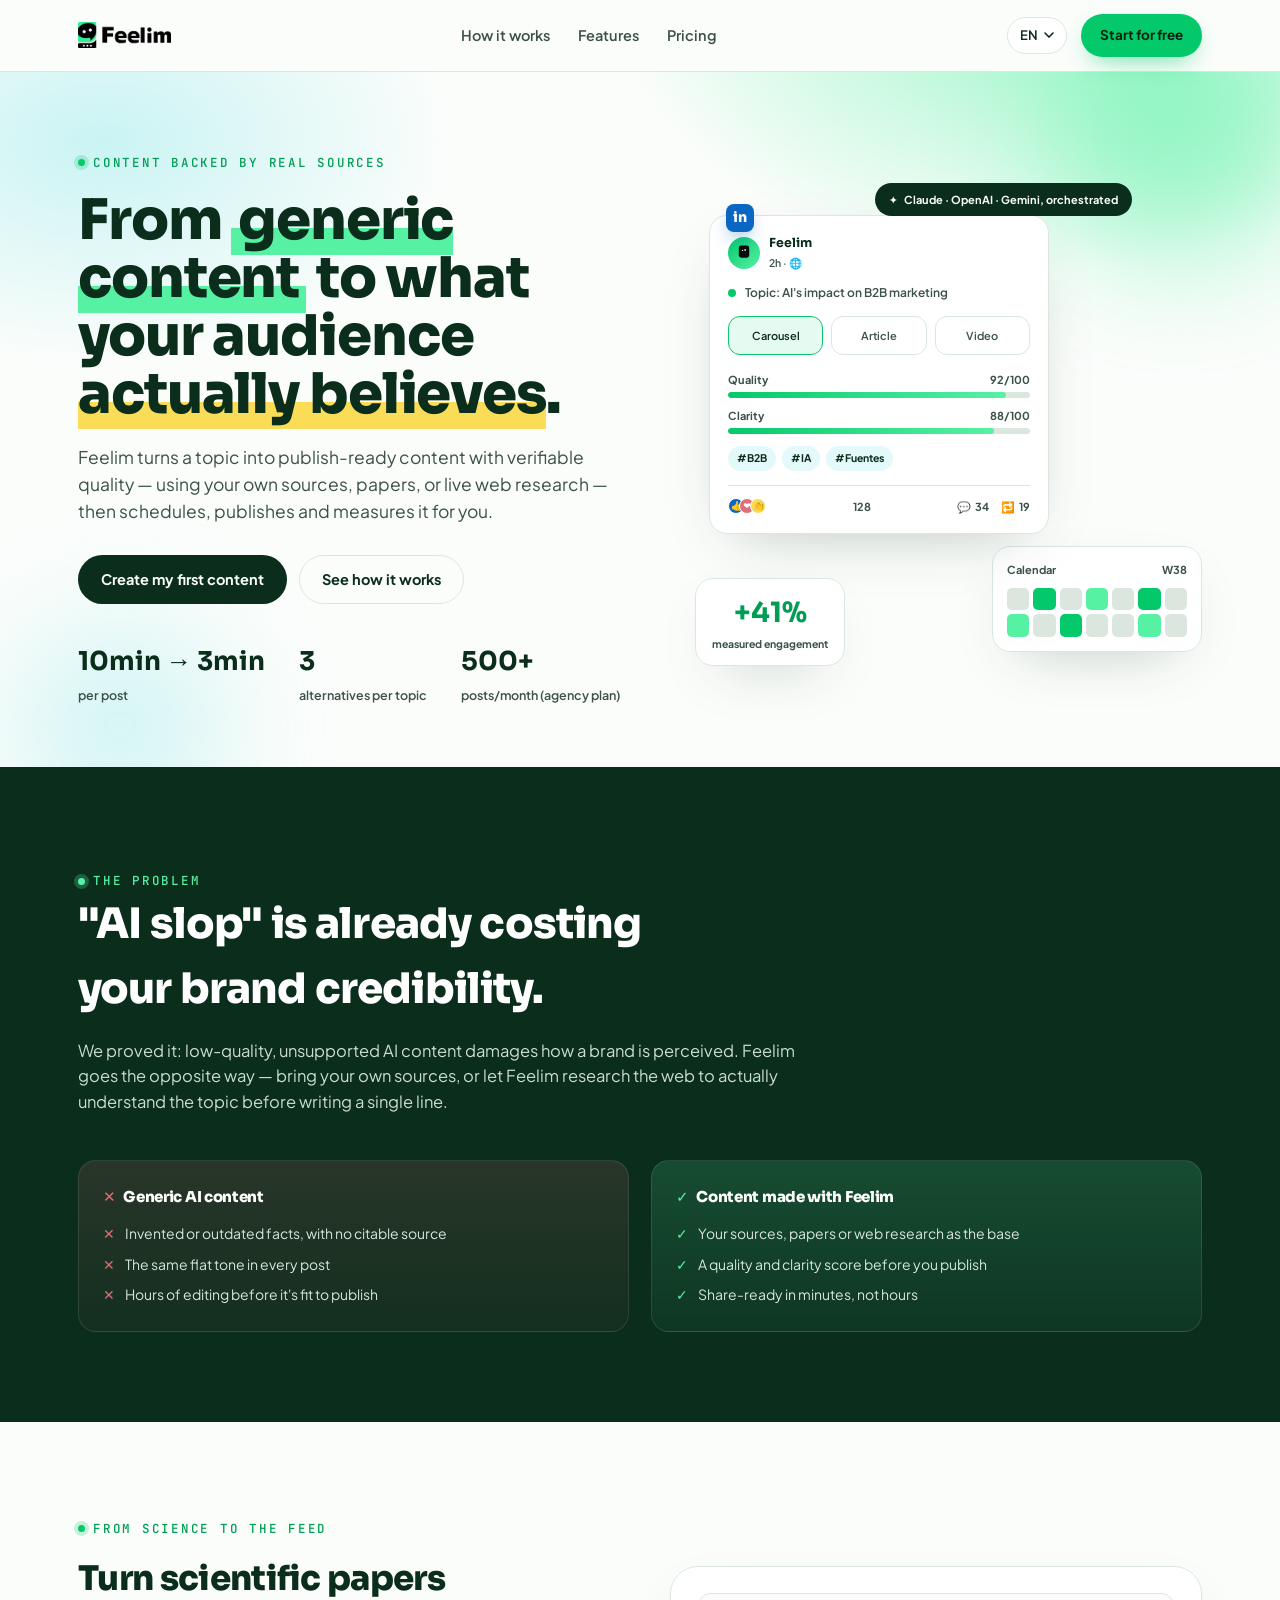
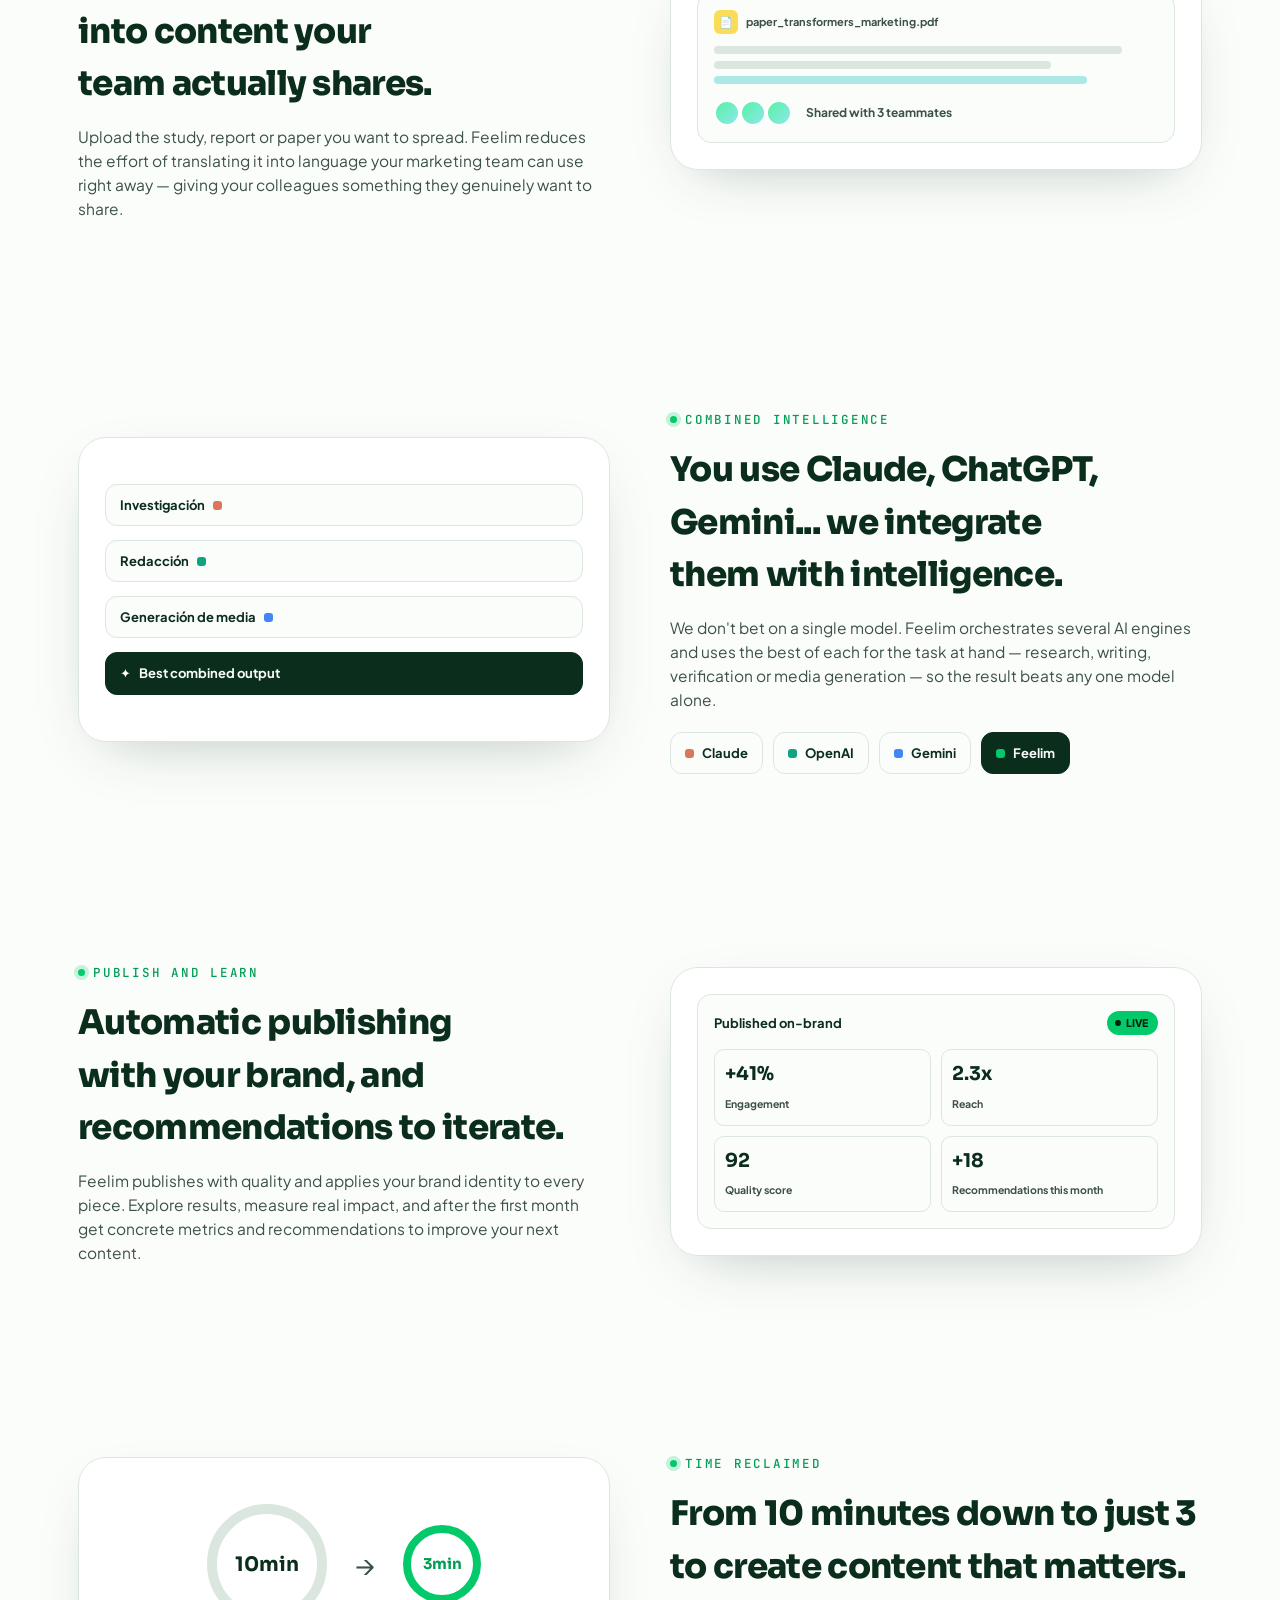
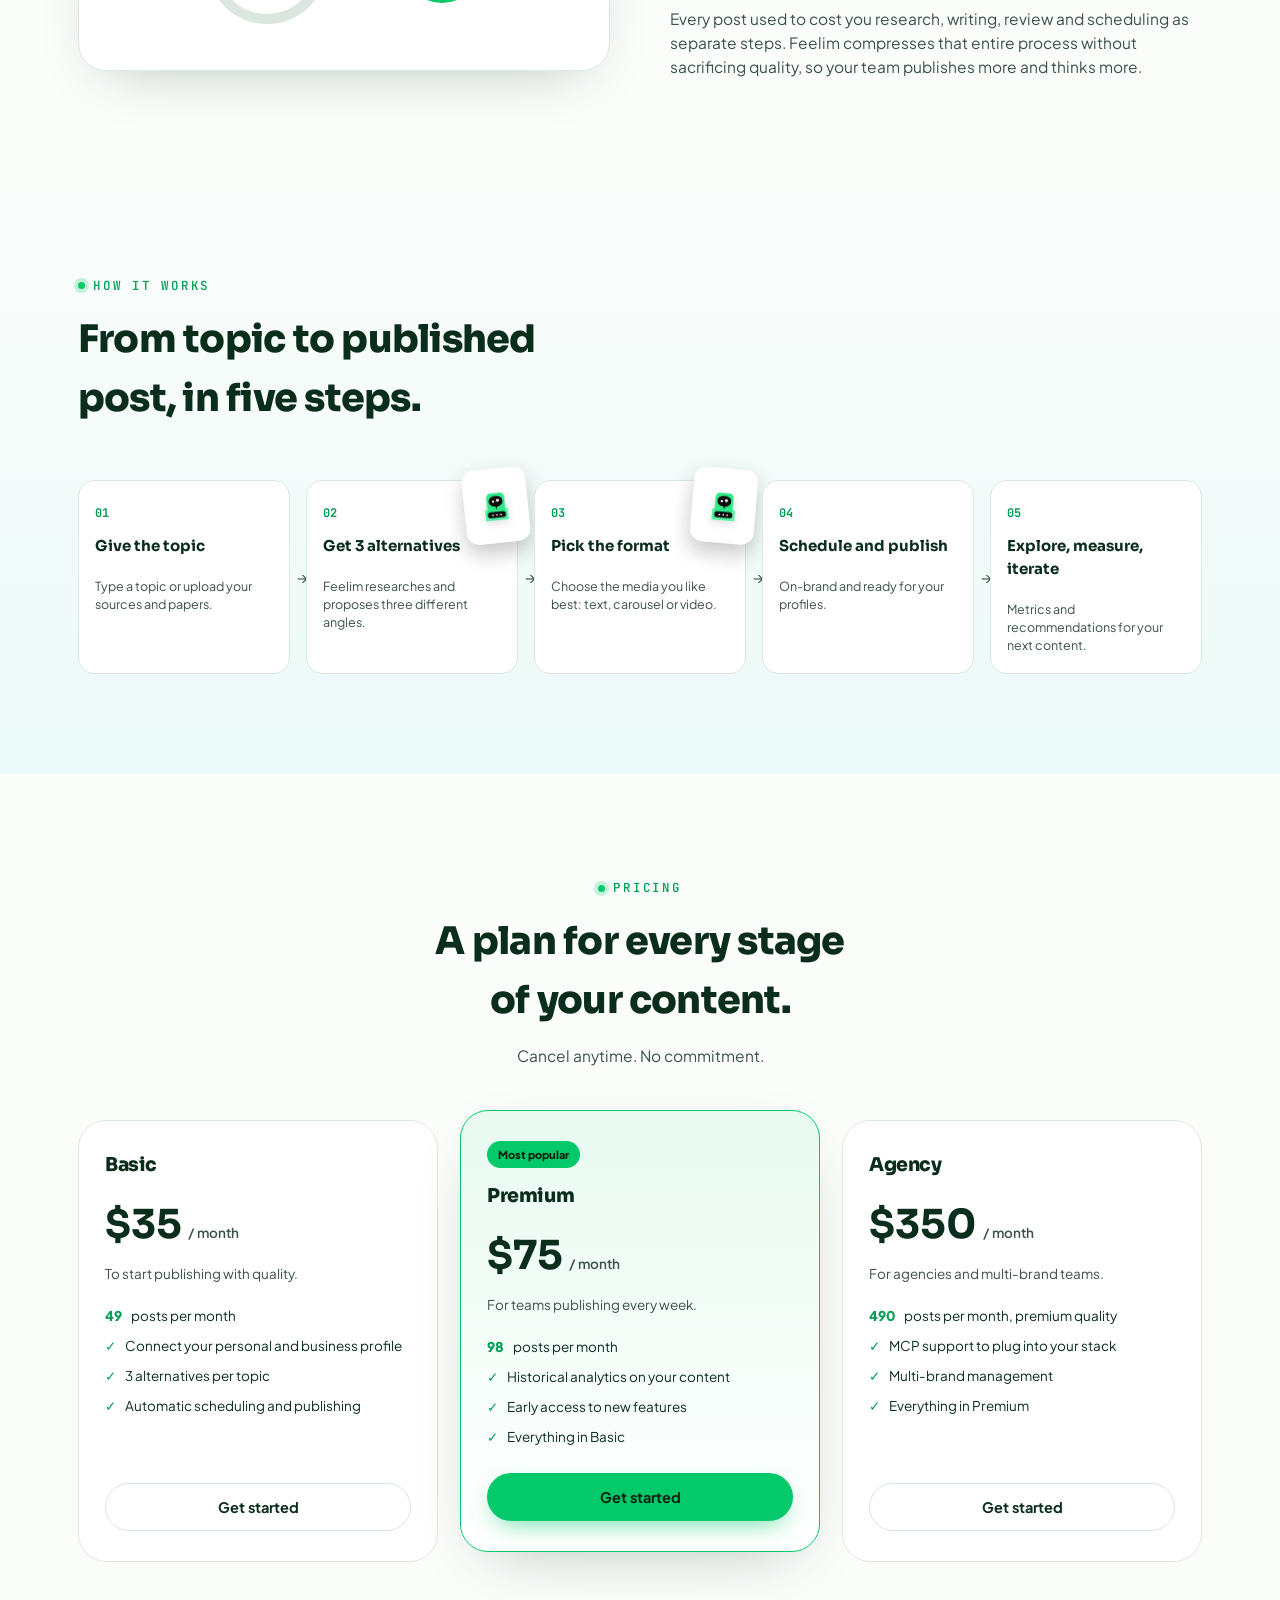
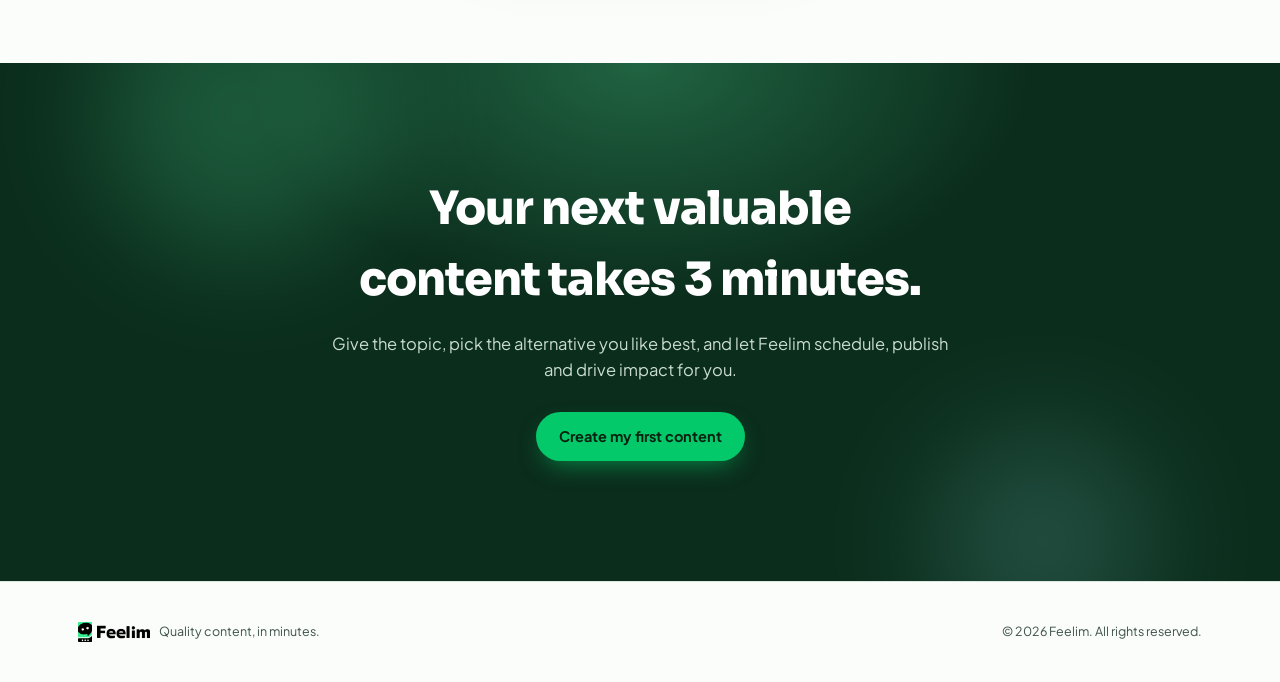
==== index.html @ f17c63fd "Site feelim" ====
<!DOCTYPE html>
<html lang="es">
<head>
<meta charset="UTF-8">
<meta name="viewport" content="width=device-width, initial-scale=1.0">
<title>Feelim</title>
<style>
  @import url('https://fonts.googleapis.com/css2?family=Sora:wght@400;600;700;800&family=Plus+Jakarta+Sans:wght@400;500;600;700&family=JetBrains+Mono:wght@400;500&display=swap');

  :root{
    --ink:#0b2d1c;
    --ink-soft:#3c5148;
    --paper:#fbfdfb;
    --paper-raised:#ffffff;
    --line:#dbe7de;
    --green:#04c96a;
    --green-strong:#029d54;
    --mint:#57f1a4;
    --cyan:#8de8ea;
    --yellow:#fadc57;
    --coral:#e06d77;
    --navy:#013a51;
    --linkedin:#0a66c2;
    --deep:#0b2d1c;
    --shadow: 0 20px 60px -30px rgba(11,45,28,.35);
    --radius-l: 28px;
    --radius-m: 18px;
    --radius-s: 10px;
    color-scheme: light;
  }
  @media (prefers-color-scheme: dark){
    :root:not([data-theme="light"]){
      --ink:#eef7f1;
      --ink-soft:#a9c2b6;
      --paper:#081a12;
      --paper-raised:#0f2a1d;
      --line:#1c4531;
      --green:#1de885;
      --green-strong:#57f1a4;
      --shadow: 0 24px 70px -30px rgba(0,0,0,.6);
      color-scheme: dark;
    }
  }
  :root[data-theme="dark"]{
    --ink:#eef7f1;
    --ink-soft:#a9c2b6;
    --paper:#081a12;
    --paper-raised:#0f2a1d;
    --line:#1c4531;
    --green:#1de885;
    --green-strong:#57f1a4;
    --shadow: 0 24px 70px -30px rgba(0,0,0,.6);
    color-scheme: dark;
  }
  :root[data-theme="light"]{ color-scheme: light; }

  *{box-sizing:border-box;}
  [hidden]{display:none!important;}
  html{scroll-behavior:smooth;overflow-x:hidden;}
  body{
    margin:0;
    background:var(--paper);
    color:var(--ink);
    font-family:'Plus Jakarta Sans', system-ui, -apple-system, sans-serif;
    line-height:1.55;
    -webkit-font-smoothing:antialiased;
    overflow-x:hidden;
  }
  h1,h2,h3{
    font-family:'Sora', system-ui, sans-serif;
    font-weight:800;
    letter-spacing:-0.02em;
    text-wrap:balance;
    margin:0;
  }
  .mono{font-family:'JetBrains Mono', ui-monospace, monospace;}
  p{margin:0;}
  img{max-width:100%;display:block;}
  a{color:inherit;}
  button{font:inherit;}
  .wrap{max-width:1180px;margin:0 auto;padding:0 28px;}
  .mark{
    background:linear-gradient(180deg, transparent 62%, var(--mint) 62%);
    padding:0 .12em;
  }
  .mark-yellow{background:linear-gradient(180deg, transparent 62%, var(--yellow) 62%);}
  .eyebrow{
    font-family:'JetBrains Mono', monospace;
    font-size:12.5px;
    letter-spacing:.14em;
    text-transform:uppercase;
    color:var(--green-strong);
    font-weight:500;
    display:inline-flex;
    align-items:center;
    gap:8px;
  }
  .eyebrow::before{
    content:"";
    width:7px;height:7px;border-radius:50%;
    background:var(--green);
    box-shadow:0 0 0 4px color-mix(in srgb, var(--green) 22%, transparent);
  }
  section{position:relative;}

  /* ---------- Motion system: scroll progress, reveal-on-scroll, micro-interactions ---------- */
  .scroll-progress{
    position:fixed;top:0;left:0;height:3px;width:0%;z-index:100;
    background:linear-gradient(90deg,var(--green),var(--mint),var(--cyan));
    box-shadow:0 0 14px color-mix(in srgb, var(--green) 55%, transparent);
  }
  .reveal,.reveal-left,.reveal-right,.reveal-scale{
    opacity:0;transition:opacity .7s cubic-bezier(.19,1,.22,1), transform .7s cubic-bezier(.19,1,.22,1);
  }
  .reveal{transform:translateY(28px);}
  .reveal-left{transform:translateX(-38px);}
  .reveal-right{transform:translateX(38px);}
  .reveal-scale{transform:translateY(18px) scale(.94);}
  .reveal.in,.reveal-left.in,.reveal-right.in,.reveal-scale.in{opacity:1;transform:translate(0,0) scale(1);}
  @media (prefers-reduced-motion: reduce){
    .reveal,.reveal-left,.reveal-right,.reveal-scale{opacity:1!important;transform:none!important;transition:none!important;}
  }

  .tilt{transition:transform .4s cubic-bezier(.19,1,.22,1);will-change:transform;}

  .orb{position:absolute;border-radius:50%;filter:blur(60px);pointer-events:none;z-index:0;animation:orbFloat ease-in-out infinite;}
  @keyframes orbFloat{0%,100%{transform:translate(0,0) scale(1);}50%{transform:translate(22px,-18px) scale(1.08);}}
  @media (prefers-reduced-motion: reduce){ .orb{animation:none;} }

  /* ---------- Nav ---------- */
  header{
    position:sticky;top:0;z-index:50;
    background:color-mix(in srgb, var(--paper) 86%, transparent);
    backdrop-filter:blur(14px);
    border-bottom:1px solid var(--line);
    transition:box-shadow .3s ease;
  }
  header.scrolled{box-shadow:0 8px 30px -18px rgba(11,45,28,.28);}
  .nav{display:flex;align-items:center;justify-content:space-between;padding:14px 28px;gap:16px;transition:padding .3s ease;}
  header.scrolled .nav{padding-top:10px;padding-bottom:10px;}
  .brand{display:flex;align-items:center;gap:10px;text-decoration:none;}
  .brand img{height:26px;width:auto;}
  .brand-word{font-family:'Sora';font-weight:800;font-size:19px;color:var(--ink);}

  /* -- theme-aware Feelim wordmark: black logo in light mode, white logo in dark mode -- */
  .brand-logo-dark{display:none;}
  @media (prefers-color-scheme: dark){
    :root:not([data-theme="light"]) .brand-logo-light{display:none;}
    :root:not([data-theme="light"]) .brand-logo-dark{display:block;}
  }
  :root[data-theme="dark"] .brand-logo-light{display:none;}
  :root[data-theme="dark"] .brand-logo-dark{display:block;}
  .nav-links{display:flex;align-items:center;gap:28px;}
  .nav-links a{
    position:relative;font-size:14.5px;font-weight:600;text-decoration:none;color:var(--ink-soft);
    transition:color .15s;
  }
  .nav-links a::after{
    content:"";position:absolute;left:0;bottom:-5px;width:0;height:2px;border-radius:2px;
    background:var(--green);transition:width .25s cubic-bezier(.19,1,.22,1);
  }
  .nav-links a:hover{color:var(--ink);}
  .nav-links a:hover::after{width:100%;}
  .nav-right{display:flex;align-items:center;gap:14px;}
  .lang-switch{position:relative;}
  .lang-btn{
    display:flex;align-items:center;gap:6px;
    background:var(--paper-raised);border:1px solid var(--line);
    border-radius:999px;padding:7px 12px;font-size:13px;font-weight:600;
    cursor:pointer;color:var(--ink);
  }
  .lang-menu{
    position:absolute;right:0;top:calc(100% + 8px);
    background:var(--paper-raised);border:1px solid var(--line);
    border-radius:14px;box-shadow:var(--shadow);
    padding:6px;min-width:150px;display:none;flex-direction:column;gap:2px;
  }
  .lang-menu.open{display:flex;}
  .lang-menu button{
    text-align:left;border:0;background:none;padding:9px 10px;border-radius:8px;
    font-size:13.5px;font-weight:600;color:var(--ink-soft);cursor:pointer;
    display:flex;justify-content:space-between;align-items:center;
  }
  .lang-menu button:hover{background:color-mix(in srgb, var(--green) 12%, transparent);color:var(--ink);}
  .lang-menu button[aria-current="true"]{color:var(--green-strong);}
  .btn{
    display:inline-flex;align-items:center;justify-content:center;gap:8px;
    border-radius:999px;padding:12px 22px;font-weight:700;font-size:14.5px;
    text-decoration:none;border:1px solid transparent;cursor:pointer;
    transition:transform .15s ease, box-shadow .15s ease, background .15s;
    position:relative;overflow:hidden;white-space:nowrap;
  }
  .btn:active{transform:translateY(1px);}
  .btn:hover{transform:translateY(-2px);}
  .btn-primary{
    background:var(--ink);color:var(--paper);
  }
  .btn-primary:hover{box-shadow:0 14px 28px -10px rgba(11,45,28,.55);}
  .btn-accent{
    background:var(--green);color:#06210f;
    box-shadow:0 10px 26px -10px color-mix(in srgb, var(--green) 70%, transparent);
  }
  .btn-accent:hover{background:var(--green-strong);box-shadow:0 16px 32px -10px color-mix(in srgb, var(--green) 75%, transparent);}
  .btn-ghost{background:transparent;border-color:var(--line);color:var(--ink);}
  .btn-ghost:hover{border-color:var(--ink-soft);}
  .btn-shine::after{
    content:"";position:absolute;top:0;left:-60%;width:35%;height:100%;
    background:linear-gradient(115deg, transparent, rgba(255,255,255,.55), transparent);
    transform:skewX(-18deg);animation:btnShine 3.8s ease-in-out infinite;
  }
  @keyframes btnShine{0%{left:-60%;}20%{left:130%;}100%{left:130%;}}
  @media (prefers-reduced-motion: reduce){ .btn-shine::after{animation:none;display:none;} }
  .btn-sm{padding:9px 16px;font-size:13.5px;}
  .nav .btn{padding:10px 18px;font-size:13.5px;}

  /* ---------- Hero ---------- */
  .hero{
    overflow:hidden;
    padding:76px 0 60px;
    background:
      radial-gradient(620px 380px at 82% -10%, color-mix(in srgb, var(--mint) 55%, transparent), transparent 70%),
      radial-gradient(500px 320px at 8% 10%, color-mix(in srgb, var(--cyan) 45%, transparent), transparent 70%);
  }
  .hero-grid{position:relative;z-index:1;display:grid;grid-template-columns:1.05fr .95fr;gap:56px;align-items:center;}
  .hero h1{font-size:clamp(34px,4.6vw,56px);line-height:1.04;margin-top:18px;}
  .hero-sub{font-size:17.5px;color:var(--ink-soft);max-width:46ch;margin-top:20px;}
  .hero-ctas{display:flex;gap:12px;margin-top:30px;flex-wrap:wrap;}
  .hero-stats{display:flex;gap:34px;margin-top:38px;}
  .hstat b{font-family:'Sora';font-size:26px;display:block;}
  .hstat span{font-size:12.5px;color:var(--ink-soft);font-weight:600;}

  .hero .eyebrow,.hero h1,.hero-sub,.hero-ctas,.hero-stats{
    opacity:0;animation:heroIn .8s cubic-bezier(.19,1,.22,1) forwards;
  }
  .hero .eyebrow{animation-delay:.05s;}
  .hero h1{animation-delay:.15s;}
  .hero-sub{animation-delay:.28s;}
  .hero-ctas{animation-delay:.4s;}
  .hero-stats{animation-delay:.52s;}
  @keyframes heroIn{ from{opacity:0;transform:translateY(18px);} to{opacity:1;transform:translateY(0);} }
  @media (prefers-reduced-motion: reduce){
    .hero .eyebrow,.hero h1,.hero-sub,.hero-ctas,.hero-stats{opacity:1;animation:none;transform:none;}
  }

  /* floating UI mock */
  .stage{position:relative;height:460px;}
  .orb-hero-a{width:260px;height:260px;background:var(--mint);top:-70px;right:-30px;opacity:.5;animation-duration:16s;}
  .orb-hero-b{width:200px;height:200px;background:var(--cyan);bottom:-60px;left:20px;opacity:.4;animation-duration:19s;animation-delay:-4s;}
  .panel{
    position:absolute;background:var(--paper-raised);border:1px solid var(--line);
    border-radius:var(--radius-m);box-shadow:var(--shadow);overflow:hidden;
  }
  @keyframes float{ 0%,100%{transform:translateY(0)} 50%{transform:translateY(-12px)} }
  @keyframes panelIn{ 0%{opacity:0;transform:translateY(36px) scale(.93);} 100%{opacity:1;transform:translateY(0) scale(1);} }
  .panel-main{
    width:340px;left:14px;top:18px;z-index:3;padding:18px;
    overflow:visible;
    animation:panelIn .8s cubic-bezier(.19,1,.22,1) .08s both, float 8s ease-in-out infinite .88s;
  }
  .panel-topic{display:flex;gap:9px;align-items:center;font-size:12px;color:var(--ink-soft);font-weight:600;}
  .panel-topic .dot{width:8px;height:8px;border-radius:50%;background:var(--green);}
  .alt-row{display:flex;gap:8px;margin-top:14px;}
  .alt{
    flex:1;border:1px solid var(--line);border-radius:12px;padding:10px 8px;
    font-size:11px;color:var(--ink-soft);text-align:center;font-weight:600;
    transition:transform .2s ease, border-color .2s ease;
  }
  .alt.picked{border-color:var(--green);background:color-mix(in srgb, var(--green) 10%, transparent);color:var(--ink);}
  .alt:hover{transform:translateY(-2px);}
  .rating-block{margin-top:16px;display:flex;flex-direction:column;gap:9px;}
  .rating-row{display:flex;justify-content:space-between;align-items:center;font-size:11px;font-weight:700;color:var(--ink-soft);}
  .bar{height:6px;border-radius:6px;background:var(--line);overflow:hidden;margin-top:4px;}
  .bar i{
    display:block;height:100%;background:linear-gradient(90deg,var(--green),var(--mint));border-radius:6px;
    width:0%;transition:width 1.1s cubic-bezier(.19,1,.22,1);
  }
  .keywords{display:flex;gap:6px;margin-top:12px;flex-wrap:wrap;}
  .kw{
    background:color-mix(in srgb, var(--cyan) 24%, var(--paper-raised));color:var(--ink);font-size:10.5px;font-weight:700;
    padding:4px 9px;border-radius:999px;transition:transform .15s ease;
  }
  .kw:hover{transform:scale(1.1);}

  /* -- LinkedIn post framing for the main mock panel -- */
  .li-badge{
    position:absolute;top:-12px;left:16px;z-index:6;width:28px;height:28px;border-radius:8px;
    background:var(--linkedin);color:#fff;display:flex;align-items:center;justify-content:center;
    font-family:'Sora';font-weight:800;font-size:14px;box-shadow:0 8px 18px -6px rgba(10,102,194,.65);
  }
  .li-post-head{display:flex;align-items:center;gap:9px;margin-bottom:12px;}
  .li-avatar{
    width:32px;height:32px;border-radius:50%;flex-shrink:0;
    background:linear-gradient(135deg,var(--green),var(--mint));
    display:flex;align-items:center;justify-content:center;
  }
  .li-avatar svg{width:16px;height:16px;}
  .li-name{display:flex;flex-direction:column;gap:2px;}
  .li-name b{font-family:'Sora';font-size:12.5px;font-weight:700;}
  .li-meta{font-size:10.5px;color:var(--ink-soft);font-weight:600;display:flex;align-items:center;gap:4px;}
  .li-reactions{
    display:flex;align-items:center;justify-content:space-between;gap:10px;
    margin-top:14px;padding-top:12px;border-top:1px solid var(--line);
  }
  .li-reactions .stack{display:flex;align-items:center;}
  .li-reactions .stack i{
    width:16px;height:16px;border-radius:50%;display:flex;align-items:center;justify-content:center;
    font-size:9px;border:1.5px solid var(--paper-raised);margin-left:-5px;font-style:normal;
  }
  .li-reactions .stack i:first-child{margin-left:0;}
  .li-reactions .r-like{background:var(--linkedin);color:#fff;}
  .li-reactions .r-heart{background:var(--coral);color:#fff;}
  .li-reactions .r-clap{background:var(--yellow);color:#5a4400;}
  .li-reactions .count{font-size:11px;font-weight:700;color:var(--ink-soft);}
  .li-reactions .li-metrics{display:flex;gap:12px;}
  .li-reactions .li-metrics span{display:flex;align-items:center;gap:4px;font-size:11px;font-weight:700;color:var(--ink-soft);}
  .li-reactions .li-metrics svg{width:13px;height:13px;opacity:.7;}

  .panel-cal{
    width:210px;right:0;bottom:6px;z-index:2;padding:14px;
    animation:panelIn .8s cubic-bezier(.19,1,.22,1) .26s both, float 9s ease-in-out infinite 1.06s;
  }
  .cal-head{font-size:11px;font-weight:700;color:var(--ink-soft);display:flex;justify-content:space-between;}
  .cal-grid{display:grid;grid-template-columns:repeat(7,1fr);gap:4px;margin-top:10px;}
  .cal-grid span{width:100%;aspect-ratio:1;border-radius:5px;background:var(--line);transition:transform .15s ease;}
  .cal-grid span.on{background:var(--green);}
  .cal-grid span.mid{background:var(--mint);}
  .cal-grid span:hover{transform:scale(1.18);}

  .panel-score{
    width:150px;left:0;bottom:-8px;z-index:4;padding:12px;text-align:center;
    animation:panelIn .8s cubic-bezier(.19,1,.22,1) .18s both, float 6.5s ease-in-out infinite .98s;
  }
  .panel-score b{font-family:'Sora';font-size:28px;color:var(--green-strong);}
  .panel-score span{font-size:10.5px;color:var(--ink-soft);font-weight:700;display:block;margin-top:2px;}

  .badge-models{
    position:absolute;top:-14px;right:70px;z-index:5;
    background:var(--ink);color:var(--paper);border-radius:999px;
    padding:8px 14px;font-size:11px;font-weight:700;display:flex;gap:6px;align-items:center;
    box-shadow:var(--shadow);
    opacity:0;animation:heroIn .7s cubic-bezier(.19,1,.22,1) .7s forwards;
  }
  @media (prefers-reduced-motion: reduce){ .badge-models{opacity:1;animation:none;} }

  /* -- thinking / writing animation -- */
  .feelim-anim-thinking{
    --t-green:#2DEA89; --t-black:#0a0a0a; --t-paper-line:#eef0ec;
    width:220px;height:260px;background:#ffffff;border:1px solid var(--line);
    border-radius:20px;position:relative;overflow:hidden;
    display:flex;align-items:center;justify-content:center;box-sizing:border-box;
  }
  .feelim-anim-thinking .doc-lines{position:absolute;top:26px;bottom:26px;left:28px;right:28px;display:flex;flex-direction:column;justify-content:space-evenly;}
  .feelim-anim-thinking .doc-lines .doc-line{
    height:7px;border-radius:4px;background:var(--t-paper-line);width:0%;
    animation:feelim-writeLine 4.8s ease-in-out infinite;
  }
  .feelim-anim-thinking .doc-line.l1{animation-delay:0s;} .feelim-anim-thinking .doc-line.l2{animation-delay:.4s;}
  .feelim-anim-thinking .doc-line.l3{animation-delay:.8s;} .feelim-anim-thinking .doc-line.l4{animation-delay:1.2s;}
  .feelim-anim-thinking .doc-line.l5{animation-delay:1.6s;} .feelim-anim-thinking .doc-line.l6{animation-delay:2.0s;}
  .feelim-anim-thinking .doc-line.l7{animation-delay:2.4s;} .feelim-anim-thinking .doc-line.l8{animation-delay:2.8s;}
  @keyframes feelim-writeLine{
    0%{width:0%;opacity:.9;} 35%{width:var(--w,80%);opacity:.9;} 78%{width:var(--w,80%);opacity:.9;} 96%,100%{width:0%;opacity:0;}
  }

  /* -- creating-image animation -- */
  .feelim-anim-creating{
    --c-green:#2DEA89; --c-black:#0a0a0a; --c-gray:#d6dad2;
    width:220px;height:260px;background:#ffffff;border:1px solid var(--line);
    border-radius:20px;position:relative;overflow:hidden;
    display:flex;align-items:center;justify-content:center;box-sizing:border-box;
  }
  .feelim-anim-creating .canvas-svg{position:absolute;top:0;left:0;right:0;bottom:0;width:100%;height:100%;}
  .feelim-anim-creating .icon-part{fill:none;stroke:var(--c-gray);stroke-width:.575;stroke-linecap:round;stroke-linejoin:round;}
  .feelim-anim-creating .icon-rect{stroke-dasharray:72;stroke-dashoffset:72;animation:feelim-drawRect 5s ease-in-out infinite;}
  .feelim-anim-creating .icon-circle{stroke-dasharray:9.5;stroke-dashoffset:9.5;animation:feelim-drawCircle 5s ease-in-out infinite;}
  .feelim-anim-creating .icon-mountain{stroke-dasharray:23;stroke-dashoffset:23;animation:feelim-drawMountain 5s ease-in-out infinite;}
  @keyframes feelim-drawRect{0%{stroke-dashoffset:72;opacity:1;}30%{stroke-dashoffset:0;opacity:1;}82%{stroke-dashoffset:0;opacity:1;}97%,100%{stroke-dashoffset:0;opacity:0;}}
  @keyframes feelim-drawCircle{0%,20%{stroke-dashoffset:9.5;opacity:1;}40%{stroke-dashoffset:0;opacity:1;}82%{stroke-dashoffset:0;opacity:1;}97%,100%{stroke-dashoffset:0;opacity:0;}}
  @keyframes feelim-drawMountain{0%,38%{stroke-dashoffset:23;opacity:1;}60%{stroke-dashoffset:0;opacity:1;}82%{stroke-dashoffset:0;opacity:1;}97%,100%{stroke-dashoffset:0;opacity:0;}}

  /* -- shared mascot (bounce / thinking eyes / typing dots) -- */
  .feelim-anim-thinking .logo-wrap,.feelim-anim-creating .logo-wrap{
    position:relative;z-index:2;animation:feelim-bounce 1s cubic-bezier(.28,.84,.42,1) infinite;
  }
  @keyframes feelim-bounce{0%,100%{transform:translateY(0);}50%{transform:translateY(-14px);}}
  .feelim-anim-thinking svg.mark,.feelim-anim-creating svg.mark{
    width:78px;height:100px;display:block;filter:drop-shadow(0 10px 14px rgba(0,0,0,.12));
  }
  .feelim-anim-thinking .eye,.feelim-anim-creating .eye{animation:feelim-think 3.6s ease-in-out infinite;transform-origin:center;}
  @keyframes feelim-think{
    0%,8%{transform:translate(0,0) scaleY(1);} 20%{transform:translate(2.5px,-1px) scaleY(1);}
    32%{transform:translate(2.5px,-1px) scaleY(1);} 40%{transform:translate(-2.5px,.5px) scaleY(1);}
    52%{transform:translate(-2.5px,.5px) scaleY(1);} 58%{transform:translate(0,0) scaleY(.1);}
    62%{transform:translate(0,0) scaleY(1);} 100%{transform:translate(0,0) scaleY(1);}
  }
  .feelim-anim-thinking .dot,.feelim-anim-creating .dot{
    transform-box:fill-box;transform-origin:center;animation:feelim-dotPulse 1.1s ease-in-out infinite;
  }
  .feelim-anim-thinking .dot-1,.feelim-anim-creating .dot-1{animation-delay:0s;}
  .feelim-anim-thinking .dot-2,.feelim-anim-creating .dot-2{animation-delay:.15s;}
  .feelim-anim-thinking .dot-3,.feelim-anim-creating .dot-3{animation-delay:.3s;}
  @keyframes feelim-dotPulse{0%,60%,100%{transform:translateY(0) scale(1);opacity:.55;}30%{transform:translateY(-3.5px) scale(1.15);opacity:1;}}
  @media (prefers-reduced-motion: reduce){
    .feelim-anim-thinking .doc-line,.feelim-anim-thinking .logo-wrap,.feelim-anim-thinking .eye,.feelim-anim-thinking .dot,
    .feelim-anim-creating .logo-wrap,.feelim-anim-creating .eye,.feelim-anim-creating .dot,
    .feelim-anim-creating .icon-rect,.feelim-anim-creating .icon-circle,.feelim-anim-creating .icon-mountain{animation:none!important;}
  }

  /* -- mascot badges: the two animations above, shrunk into small overlay "stickers"
     superimposed on already-existing step cards, part of the how-it-works storytelling -- */
  .mascot-badge{
    position:absolute;top:-13px;right:-11px;width:64px;height:75px;z-index:6;
    border-radius:13px;overflow:hidden;box-shadow:0 10px 20px rgba(10,10,10,.22);
    pointer-events:none;
  }
  .mascot-badge.badge-thinking{transform:rotate(-6deg);}
  .mascot-badge.badge-creating{transform:rotate(5deg);}
  .mascot-badge .feelim-anim-thinking,.mascot-badge .feelim-anim-creating{
    transform:scale(.291);transform-origin:top left;border-radius:20px;
  }
  @media (max-width:920px){
    .mascot-badge{width:46px;height:54px;top:-9px;right:-8px;border-radius:10px;}
    .mascot-badge .feelim-anim-thinking,.mascot-badge .feelim-anim-creating{transform:scale(.209);}
  }
  @media (prefers-reduced-motion: reduce){
    .mascot-badge{box-shadow:0 4px 10px rgba(10,10,10,.16);}
  }

  /* ---------- Pain section ---------- */
  .pain{padding:100px 0 90px;background:var(--deep);color:#f2f9f4;}
  .pain .eyebrow{color:var(--mint);}
  .pain .eyebrow::before{background:var(--mint);box-shadow:0 0 0 4px rgba(87,241,164,.25);}
  .pain h2{color:#fff;font-size:clamp(28px,3.4vw,42px);max-width:22ch;}
  .pain-body{color:#c9dcd0;max-width:60ch;margin-top:16px;font-size:16.5px;}
  .compare{display:grid;grid-template-columns:1fr 1fr;gap:22px;margin-top:46px;}
  .compare-card{border-radius:var(--radius-m);padding:24px 24px 26px;border:1px solid rgba(255,255,255,.1);}
  .compare-bad{background:linear-gradient(180deg, rgba(224,109,119,.14), rgba(224,109,119,.04));}
  .compare-good{background:linear-gradient(180deg, rgba(87,241,164,.16), rgba(87,241,164,.05));}
  .compare-card h3{font-size:15px;color:#fff;display:flex;align-items:center;gap:8px;}
  .compare-card ul{list-style:none;margin:16px 0 0;padding:0;display:flex;flex-direction:column;gap:11px;}
  .compare-card li{font-size:14px;color:#d7e6dc;display:flex;gap:10px;line-height:1.4;}
  .tag-x{color:var(--coral);font-weight:800;}
  .tag-ok{color:var(--mint);font-weight:800;}

  /* ---------- Value sections ---------- */
  .value{padding:92px 0;}
  .value-row{display:grid;grid-template-columns:1fr 1fr;gap:60px;align-items:center;}
  .value-row.rev .value-copy{order:2;}
  .value-row.rev .value-visual{order:1;}
  .value-copy h2{font-size:clamp(24px,2.8vw,34px);margin-top:14px;}
  .value-copy p{color:var(--ink-soft);margin-top:14px;font-size:15.5px;max-width:48ch;}
  .value-visual{
    background:var(--paper-raised);border:1px solid var(--line);border-radius:var(--radius-l);
    padding:26px;box-shadow:var(--shadow);
  }

  .model-chips{display:flex;gap:10px;flex-wrap:wrap;margin-top:20px;}
  .chip{
    display:flex;align-items:center;gap:8px;border:1px solid var(--line);border-radius:12px;
    padding:10px 14px;font-size:13px;font-weight:700;background:var(--paper);
    transition:transform .2s ease, box-shadow .2s ease;
  }
  .chip:hover{transform:translateY(-3px);box-shadow:0 10px 20px -10px rgba(11,45,28,.3);}
  .chip i{width:9px;height:9px;border-radius:3px;display:inline-block;}
  .chip.claude i{background:#d97757;animation:chipPulse 2.2s ease-in-out infinite;}
  .chip.openai i{background:#10a37f;animation:chipPulse 2.2s ease-in-out infinite .3s;}
  .chip.gemini i{background:#4285f4;animation:chipPulse 2.2s ease-in-out infinite .6s;}
  @keyframes chipPulse{0%,100%{opacity:1;transform:scale(1);}50%{opacity:.5;transform:scale(1.3);}}
  @media (prefers-reduced-motion: reduce){ .chip.claude i,.chip.openai i,.chip.gemini i{animation:none;} }
  .chip.feelim{background:var(--ink);color:var(--paper);border-color:var(--ink);}
  .chip.feelim i{background:var(--green);}

  .doc-mock{border:1px solid var(--line);border-radius:14px;padding:16px;background:var(--paper);}
  .doc-mock .doc-head{display:flex;gap:8px;align-items:center;font-size:11px;font-weight:700;color:var(--ink-soft);}
  .doc-mock .doc-head .sq{width:24px;height:24px;border-radius:6px;background:var(--yellow);display:flex;align-items:center;justify-content:center;font-size:11px;}
  .doc-lines{margin-top:12px;display:flex;flex-direction:column;gap:7px;}
  .doc-lines i{display:block;height:8px;border-radius:5px;background:var(--line);}
  .doc-lines i:nth-child(1){width:92%;} .doc-lines i:nth-child(2){width:76%;} .doc-lines i:nth-child(3){width:84%;background:color-mix(in srgb, var(--cyan) 60%, var(--line));}
  .share-row{display:flex;align-items:center;gap:8px;margin-top:16px;}
  .avatar{width:26px;height:26px;border-radius:50%;background:linear-gradient(135deg,var(--mint),var(--cyan));border:2px solid var(--paper-raised);margin-left:-8px;}
  .avatar:first-child{margin-left:0;}

  .publish-mock{border:1px solid var(--line);border-radius:14px;padding:16px;background:var(--paper);}
  .pm-top{display:flex;justify-content:space-between;align-items:center;}
  .pm-pill{
    background:var(--green);color:#06210f;font-size:10.5px;font-weight:800;padding:4px 10px 4px 8px;
    border-radius:999px;display:inline-flex;align-items:center;gap:5px;
  }
  .pm-pill::before{
    content:"";width:6px;height:6px;border-radius:50%;background:#06210f;
    animation:pmPulse 1.4s ease-in-out infinite;
  }
  @keyframes pmPulse{0%,100%{opacity:1;transform:scale(1);}50%{opacity:.35;transform:scale(1.4);}}
  @media (prefers-reduced-motion: reduce){ .pm-pill::before{animation:none;} }
  .metric-grid{display:grid;grid-template-columns:1fr 1fr;gap:10px;margin-top:14px;}
  .metric{border:1px solid var(--line);border-radius:10px;padding:10px;}
  .metric b{font-family:'Sora';font-size:19px;display:block;}
  .metric span{font-size:10.5px;color:var(--ink-soft);font-weight:700;}

  .clock-visual{display:flex;align-items:center;justify-content:center;gap:28px;padding:20px 0;}
  .clock{position:relative;width:120px;height:120px;border-radius:50%;border:10px solid var(--line);display:flex;align-items:center;justify-content:center;}
  .clock.small{width:78px;height:78px;border-width:8px;border-color:var(--green);}
  .clock b{font-family:'Sora';font-size:20px;}
  .clock.small b{font-size:15px;color:var(--green-strong);}
  .arrow-big{font-size:28px;color:var(--ink-soft);}

  /* ---------- How it works ---------- */
  .how{padding:100px 0;background:
    linear-gradient(180deg, var(--paper), color-mix(in srgb, var(--cyan) 14%, var(--paper)));
  }
  .how-head{max-width:640px;}
  .how-head h2{font-size:clamp(26px,3vw,38px);margin-top:14px;}
  .steps{display:grid;grid-template-columns:repeat(5,1fr);gap:16px;margin-top:52px;}
  .step{
    background:var(--paper-raised);border:1px solid var(--line);border-radius:16px;padding:18px 16px;position:relative;
    transition:border-color .25s ease, box-shadow .25s ease;
  }
  .step:hover{border-color:var(--green);box-shadow:0 16px 34px -20px rgba(11,45,28,.35);}
  .step .n{font-family:'JetBrains Mono';font-size:12px;color:var(--green-strong);font-weight:700;transition:transform .25s ease;}
  .step:hover .n{transform:scale(1.15);}
  .step h4{font-family:'Sora';font-size:15px;margin-top:10px;font-weight:700;}
  .step p{font-size:12.5px;color:var(--ink-soft);margin-top:6px;line-height:1.45;}
  .step:not(:last-child)::after{
    content:"→";position:absolute;right:-19px;top:50%;transform:translateY(-50%);
    color:var(--ink-soft);font-size:15px;display:none;
  }
  @media (min-width:900px){ .step:not(:last-child)::after{display:block;} }

  /* ---------- Pricing ---------- */
  .pricing{padding:100px 0;}
  .pricing-head{text-align:center;max-width:600px;margin:0 auto;}
  .pricing-head h2{font-size:clamp(26px,3vw,38px);margin-top:14px;}
  .pricing-head p{color:var(--ink-soft);margin-top:14px;font-size:15.5px;}
  .plans{display:grid;grid-template-columns:repeat(3,1fr);gap:22px;margin-top:52px;align-items:stretch;}
  .plan{
    border:1px solid var(--line);border-radius:var(--radius-l);padding:30px 26px;
    background:var(--paper-raised);display:flex;flex-direction:column;
  }
  .plan.featured{
    border-color:var(--green);
    background:linear-gradient(180deg, color-mix(in srgb, var(--green) 9%, var(--paper-raised)), var(--paper-raised));
    box-shadow:var(--shadow);
    transform:translateY(-10px);
    animation:planGlow 3.6s ease-in-out infinite;
  }
  @keyframes planGlow{
    0%,100%{box-shadow:var(--shadow);}
    50%{box-shadow:0 26px 60px -22px color-mix(in srgb, var(--green) 55%, transparent);}
  }
  @media (prefers-reduced-motion: reduce){ .plan.featured{animation:none;} }
  .plan-badge{
    align-self:flex-start;background:var(--green);color:#06210f;font-size:11px;font-weight:800;
    padding:5px 11px;border-radius:999px;margin-bottom:14px;
  }
  .plan h3{font-family:'Sora';font-size:19px;}
  .price{display:flex;align-items:baseline;gap:6px;margin-top:14px;}
  .price b{font-family:'Sora';font-size:40px;}
  .price span{color:var(--ink-soft);font-size:13.5px;font-weight:600;}
  .plan-desc{color:var(--ink-soft);font-size:13.5px;margin-top:8px;}
  .plan ul{list-style:none;padding:0;margin:22px 0 26px;display:flex;flex-direction:column;gap:11px;flex:1;}
  .plan li{font-size:13.5px;display:flex;gap:9px;line-height:1.4;}
  .plan li b{color:var(--green-strong);font-weight:800;}

  /* ---------- Final CTA ---------- */
  .final{padding:110px 0 120px;position:relative;overflow:hidden;background:var(--deep);}
  .final::before{
    content:"";position:absolute;inset:0;
    background:radial-gradient(560px 340px at 50% 0%, rgba(87,241,164,.28), transparent 70%);
  }
  .final-inner{position:relative;text-align:center;max-width:680px;margin:0 auto;}
  .final h2{color:#fff;font-size:clamp(28px,4vw,46px);}
  .final p{color:#c9dcd0;margin-top:16px;font-size:16.5px;}
  .final .hero-ctas{justify-content:center;margin-top:30px;}
  .orb-final-a{width:280px;height:280px;background:var(--mint);top:-90px;left:8%;opacity:.22;animation-duration:17s;}
  .orb-final-b{width:220px;height:220px;background:var(--cyan);bottom:-70px;right:10%;opacity:.18;animation-duration:20s;animation-delay:-6s;}

  footer{padding:40px 0;border-top:1px solid var(--line);}
  .foot-row{display:flex;justify-content:space-between;align-items:center;flex-wrap:wrap;gap:16px;}
  .foot-brand{display:flex;align-items:center;gap:9px;}
  .foot-brand img{height:20px;}
  footer small{color:var(--ink-soft);font-size:12.5px;}

  /* ---------- Wompi payment confirmation ---------- */
  .wompi-modal{
    position:fixed;inset:0;z-index:200;display:flex;align-items:center;justify-content:center;
    padding:24px;background:rgba(8,26,18,.55);backdrop-filter:blur(6px);
    opacity:0;transition:opacity .25s ease;
  }
  .wompi-modal.open{opacity:1;}
  .wompi-modal-card{
    position:relative;width:100%;max-width:380px;background:var(--paper-raised);
    border-radius:var(--radius-l);box-shadow:var(--shadow);padding:38px 30px 30px;
    text-align:center;transform:translateY(18px) scale(.96);transition:transform .3s cubic-bezier(.19,1,.22,1);
  }
  .wompi-modal.open .wompi-modal-card{transform:translateY(0) scale(1);}
  .wompi-modal-close{
    position:absolute;top:14px;right:14px;width:30px;height:30px;border-radius:50%;
    border:1px solid var(--line);background:var(--paper);color:var(--ink-soft);cursor:pointer;
    font-size:13px;display:flex;align-items:center;justify-content:center;
  }
  .wompi-modal-close:hover{color:var(--ink);border-color:var(--ink-soft);}
  .wompi-check{
    width:56px;height:56px;border-radius:50%;margin:0 auto 18px;
    background:var(--green);color:#06210f;font-size:26px;font-weight:800;
    display:flex;align-items:center;justify-content:center;
    box-shadow:0 12px 26px -10px color-mix(in srgb, var(--green) 70%, transparent);
    animation:wompiPop .5s cubic-bezier(.19,1,.22,1);
  }
  @keyframes wompiPop{0%{transform:scale(.4);opacity:0;}60%{transform:scale(1.12);opacity:1;}100%{transform:scale(1);}}
  .wompi-modal-card h3{font-family:'Sora';font-size:21px;}
  .wompi-modal-card p{color:var(--ink-soft);margin-top:10px;font-size:14.5px;line-height:1.5;}
  .wompi-modal-card .btn{margin-top:22px;width:100%;}
  .wompi-modal-dismiss{
    display:block;margin:14px auto 0;background:none;border:0;color:var(--ink-soft);
    font-size:13px;font-weight:600;cursor:pointer;text-decoration:underline;
  }
  .wompi-popup-msg{
    position:fixed;inset:0;z-index:200;display:flex;flex-direction:column;align-items:center;justify-content:center;
    gap:14px;background:var(--paper);text-align:center;padding:24px;
  }
  .wompi-popup-msg p{font-size:14.5px;font-weight:600;color:var(--ink-soft);max-width:32ch;}

  @media (max-width:920px){
    .hero-grid{grid-template-columns:1fr;}
    .stage{height:380px;margin-top:10px;}
    .compare{grid-template-columns:1fr;}
    .value-row{grid-template-columns:1fr;gap:30px;}
    .value-row.rev .value-copy,.value-row.rev .value-visual{order:0;}
    .steps{grid-template-columns:1fr 1fr;}
    .plans{grid-template-columns:1fr;}
    .plan.featured{transform:none;}
    .nav-links{display:none;}
  }
  @media (max-width:480px){
    .panel-main{width:264px;}
    .panel-cal{width:164px;}
    .badge-models{font-size:9.5px;padding:6px 10px;right:8px;gap:4px;}
    .stage{height:420px;}
    .wrap{padding:0 16px;}
    .nav{padding-left:16px;padding-right:16px;gap:8px;}
    .nav-right{gap:8px;}
    .brand img{height:22px;}
    .nav .btn{padding:8px 13px;font-size:12.5px;}
    .lang-btn{padding:6px 9px;font-size:12px;}
    .wompi-modal-card{padding:30px 20px 24px;}
    .wompi-check{width:48px;height:48px;font-size:22px;}
  }
  @media (prefers-reduced-motion: reduce){
    .panel{animation:none;}
  }
</style>
</head>
<body>


<header>
  <div class="nav wrap">
    <a class="brand" href="#top">
      <img class="brand-logo brand-logo-light" src="[data-uri]" alt="Feelim" />
      <img class="brand-logo brand-logo-dark" src="[data-uri]" alt="Feelim" />
    </a>
    <nav class="nav-links">
      <a href="#como-funciona" data-i18n="nav_how">Cómo funciona</a>
      <a href="#valor" data-i18n="nav_features">Funciones</a>
      <a href="#precios" data-i18n="nav_pricing">Precios</a>
    </nav>
    <div class="nav-right">
      <div class="lang-switch">
        <button class="lang-btn" id="langBtn" aria-haspopup="true" aria-expanded="false">
          <span id="langCurrent">ES</span>
          <svg width="10" height="6" viewBox="0 0 10 6" fill="none"><path d="M1 1L5 5L9 1" stroke="currentColor" stroke-width="1.6" stroke-linecap="round"/></svg>
        </button>
        <div class="lang-menu" id="langMenu">
          <button data-lang="es">Español <span>ES</span></button>
          <button data-lang="en">English <span>EN</span></button>
          <button data-lang="fr">Français <span>FR</span></button>
          <button data-lang="it">Italiano <span>IT</span></button>
        </div>
      </div>
      <a class="btn btn-accent btn-sm btn-shine" href="https://getstarted.feelim.io/" target="_blank" rel="noopener" data-i18n="nav_cta">Empieza gratis</a>
    </div>
  </div>
</header>
<div class="scroll-progress" id="scrollProgress"></div>

<main id="top">
  <!-- HERO -->
  <section class="hero">
    <span class="orb orb-hero-a" aria-hidden="true"></span>
    <span class="orb orb-hero-b" aria-hidden="true"></span>
    <div class="wrap hero-grid">
      <div>
        <span class="eyebrow" data-i18n="hero_eyebrow">CONTENIDO CON FUENTES REALES</span>
        <h1 data-i18n-html="hero_title">Del <span class="mark">contenido genérico</span> al que tu audiencia <span class="mark-yellow">de verdad cree</span>.</h1>
        <p class="hero-sub" data-i18n="hero_sub">Feelim convierte un tema en publicaciones con calidad verificable — con tus propias fuentes, papers e investigación web — y las programa, publica y mide por ti.</p>
        <div class="hero-ctas">
          <a class="btn btn-primary" href="https://getstarted.feelim.io/" target="_blank" rel="noopener" data-i18n="hero_cta_primary">Crear mi primer contenido</a>
          <a class="btn btn-ghost" href="#como-funciona" data-i18n="hero_cta_secondary">Ver cómo funciona</a>
        </div>
        <div class="hero-stats">
          <div class="hstat"><b>10min → 3min</b><span data-i18n="hero_stat_1">por publicación</span></div>
          <div class="hstat"><b class="count">3</b><span data-i18n="hero_stat_2">alternativas por tema</span></div>
          <div class="hstat"><b class="count">500+</b><span data-i18n="hero_stat_3">publicaciones/mes (plan agencia)</span></div>
        </div>
      </div>
      <div class="stage">
        <div class="badge-models">✦ <span data-i18n="hero_badge_models">Claude · OpenAI · Gemini, orquestados</span></div>
        <div class="panel panel-main">
          <div class="li-badge" aria-hidden="true">in</div>
          <div class="li-post-head">
            <div class="li-avatar">
              <svg viewBox="0 -14 120 154" xmlns="http://www.w3.org/2000/svg">
                <rect x="10" y="-8" width="100" height="116" rx="24" fill="#0a0a0a"/>
                <circle cx="46" cy="38" r="6.5" fill="#ffffff"/>
                <circle cx="71" cy="33" r="8.2" fill="#ffffff"/>
              </svg>
            </div>
            <div class="li-name">
              <b>Feelim</b>
              <span class="li-meta">2h · 🌐</span>
            </div>
          </div>
          <div class="panel-topic"><span class="dot"></span><span data-i18n="mock_topic">Tema: impacto de la IA en marketing B2B</span></div>
          <div class="alt-row">
            <div class="alt picked" data-i18n="mock_alt1">Carrusel</div>
            <div class="alt" data-i18n="mock_alt2">Artículo</div>
            <div class="alt" data-i18n="mock_alt3">Video</div>
          </div>
          <div class="rating-block">
            <div>
              <div class="rating-row"><span data-i18n="mock_quality">Calidad</span><span>92/100</span></div>
              <div class="bar"><i data-w="92%"></i></div>
            </div>
            <div>
              <div class="rating-row"><span data-i18n="mock_clarity">Claridad</span><span>88/100</span></div>
              <div class="bar"><i data-w="88%"></i></div>
            </div>
          </div>
          <div class="keywords">
            <span class="kw">#B2B</span><span class="kw">#IA</span><span class="kw">#Fuentes</span>
          </div>
          <div class="li-reactions">
            <div class="stack" aria-hidden="true">
              <i class="r-like">👍</i><i class="r-heart">❤</i><i class="r-clap">👏</i>
            </div>
            <span class="count">128</span>
            <div class="li-metrics">
              <span>💬 <b class="count">34</b></span>
              <span>🔁 <b class="count">19</b></span>
            </div>
          </div>
        </div>
        <div class="panel panel-cal">
          <div class="cal-head"><span data-i18n="mock_calendar">Calendario</span><span>W38</span></div>
          <div class="cal-grid">
            <span></span><span class="on"></span><span></span><span class="mid"></span><span></span><span class="on"></span><span></span>
            <span class="mid"></span><span></span><span class="on"></span><span></span><span></span><span class="mid"></span><span></span>
          </div>
        </div>
        <div class="panel panel-score">
          <b class="count">+41%</b>
          <span data-i18n="mock_engagement">engagement medido</span>
        </div>
      </div>
    </div>
  </section>

  <!-- PAIN -->
  <section class="pain">
    <div class="wrap">
      <span class="eyebrow reveal" data-i18n="pain_eyebrow">EL PROBLEMA</span>
      <h2 class="reveal" data-i18n="pain_title">El "AI slop" ya le está costando credibilidad a tu marca.</h2>
      <p class="pain-body reveal" data-i18n="pain_body">Lo comprobamos: el contenido generado sin calidad ni respaldo daña la percepción de una marca. Feelim toma el camino contrario — puedes traer tus propias fuentes o dejar que Feelim consulte la web para profundizar de verdad en el tema antes de escribir una sola línea.</p>

      <div class="compare" data-stagger>
        <div class="compare-card compare-bad tilt reveal-left">
          <h3><span class="tag-x">✕</span> <span data-i18n="pain_bad_title">Contenido genérico de IA</span></h3>
          <ul>
            <li><span class="tag-x">✕</span><span data-i18n="pain_bad_1">Datos inventados o desactualizados, sin fuente citable</span></li>
            <li><span class="tag-x">✕</span><span data-i18n="pain_bad_2">El mismo tono plano en cada publicación</span></li>
            <li><span class="tag-x">✕</span><span data-i18n="pain_bad_3">Horas revisando antes de publicar algo presentable</span></li>
          </ul>
        </div>
        <div class="compare-card compare-good tilt reveal-right">
          <h3><span class="tag-ok">✓</span> <span data-i18n="pain_good_title">Contenido con Feelim</span></h3>
          <ul>
            <li><span class="tag-ok">✓</span><span data-i18n="pain_good_1">Tus fuentes, papers o investigación web como base</span></li>
            <li><span class="tag-ok">✓</span><span data-i18n="pain_good_2">Puntuación de calidad y claridad antes de publicar</span></li>
            <li><span class="tag-ok">✓</span><span data-i18n="pain_good_3">Listo para compartir en minutos, no en horas</span></li>
          </ul>
        </div>
      </div>
    </div>
  </section>

  <!-- VALUE 2: papers / team -->
  <section class="value" id="valor">
    <div class="wrap value-row">
      <div class="value-copy reveal-left">
        <span class="eyebrow" data-i18n="v2_eyebrow">DE LA CIENCIA AL FEED</span>
        <h2 data-i18n="v2_title">Convierte papers científicos en contenido que tu equipo sí comparte.</h2>
        <p data-i18n="v2_body">Sube el estudio, el informe o el paper que quieres divulgar. Feelim reduce el esfuerzo de traducirlo a un lenguaje que tu equipo de marketing pueda usar de inmediato — y le da a tus colegas algo que de verdad quieren compartir.</p>
      </div>
      <div class="value-visual tilt reveal-right">
        <div class="doc-mock">
          <div class="doc-head"><span class="sq">📄</span><span data-i18n="mock_paper">paper_transformers_marketing.pdf</span></div>
          <div class="doc-lines"><i></i><i></i><i></i></div>
          <div class="share-row">
            <div class="avatar"></div><div class="avatar"></div><div class="avatar"></div>
            <span style="font-size:12px;color:var(--ink-soft);font-weight:700;margin-left:6px" data-i18n="mock_shared">Compartido con 3 colegas</span>
          </div>
        </div>
      </div>
    </div>
  </section>

  <!-- VALUE 3: multi-model -->
  <section class="value">
    <div class="wrap value-row rev">
      <div class="value-copy reveal-right">
        <span class="eyebrow" data-i18n="v3_eyebrow">INTELIGENCIA COMBINADA</span>
        <h2 data-i18n="v3_title">Usas Claude, ChatGPT, Gemini... nosotros los integramos con inteligencia.</h2>
        <p data-i18n="v3_body">No apostamos por un solo modelo. Feelim orquesta varios motores de IA y usa lo mejor de cada uno según la tarea — investigar, redactar, verificar o generar media — para que el resultado sea mejor que cualquiera por separado.</p>
        <div class="model-chips">
          <span class="chip claude"><i></i>Claude</span>
          <span class="chip openai"><i></i>OpenAI</span>
          <span class="chip gemini"><i></i>Gemini</span>
          <span class="chip feelim"><i></i>Feelim</span>
        </div>
      </div>
      <div class="value-visual tilt reveal-left">
        <div class="clock-visual" style="justify-content:flex-start;gap:14px;flex-wrap:wrap;">
          <span class="chip claude" style="width:100%">Investigación <i></i></span>
          <span class="chip openai" style="width:100%">Redacción <i></i></span>
          <span class="chip gemini" style="width:100%">Generación de media <i></i></span>
          <span class="chip feelim" style="width:100%">✦ <span data-i18n="mock_best">Mejor resultado combinado</span></span>
        </div>
      </div>
    </div>
  </section>

  <!-- VALUE 4: auto-publish + metrics -->
  <section class="value">
    <div class="wrap value-row">
      <div class="value-copy reveal-left">
        <span class="eyebrow" data-i18n="v4_eyebrow">PUBLICA Y APRENDE</span>
        <h2 data-i18n="v4_title">Publicación automática con tu marca, y recomendaciones para iterar.</h2>
        <p data-i18n="v4_body">Feelim publica con calidad y aplica tu identidad de marca en cada pieza. Explora resultados, mide el impacto real y, después del primer mes, recibe métricas y recomendaciones concretas para mejorar tu próximo contenido.</p>
      </div>
      <div class="value-visual tilt reveal-right">
        <div class="publish-mock">
          <div class="pm-top">
            <span style="font-weight:700;font-size:13px" data-i18n="mock_published">Publicado con tu marca</span>
            <span class="pm-pill" data-i18n="mock_live">EN VIVO</span>
          </div>
          <div class="metric-grid" data-stagger>
            <div class="metric"><b class="count">+41%</b><span data-i18n="mock_metric1">Engagement</span></div>
            <div class="metric"><b class="count">2.3x</b><span data-i18n="mock_metric2">Alcance</span></div>
            <div class="metric"><b class="count">92</b><span data-i18n="mock_metric3">Puntaje de calidad</span></div>
            <div class="metric"><b class="count">+18</b><span data-i18n="mock_metric4">Recomendaciones del mes</span></div>
          </div>
        </div>
      </div>
    </div>
  </section>

  <!-- VALUE 5: time -->
  <section class="value">
    <div class="wrap value-row rev">
      <div class="value-copy reveal-right">
        <span class="eyebrow" data-i18n="v5_eyebrow">TIEMPO RECUPERADO</span>
        <h2 data-i18n="v5_title">De 10 minutos a solo 3 para crear contenido de valor.</h2>
        <p data-i18n="v5_body">Cada publicación te costaba investigación, redacción, revisión y programación por separado. Feelim comprime ese proceso completo sin sacrificar calidad, para que tu equipo publique más y piense más.</p>
      </div>
      <div class="value-visual tilt reveal-left">
        <div class="clock-visual">
          <div class="clock"><b>10min</b></div>
          <span class="arrow-big">→</span>
          <div class="clock small"><b>3min</b></div>
        </div>
      </div>
    </div>
  </section>

  <!-- HOW IT WORKS -->
  <section class="how" id="como-funciona">
    <div class="wrap">
      <div class="how-head reveal">
        <span class="eyebrow" data-i18n="how_eyebrow">CÓMO FUNCIONA</span>
        <h2 data-i18n="how_title">Del tema a la publicación, en cinco pasos.</h2>
      </div>
      <div class="steps" data-stagger>
        <div class="step tilt reveal-scale"><span class="n">01</span><h4 data-i18n="how_1_title">Da el tema</h4><p data-i18n="how_1_body">Escribe el tema o sube tus fuentes y papers.</p></div>
        <div class="step tilt reveal-scale">
          <div class="mascot-badge badge-thinking" aria-hidden="true">
            <div class="feelim-anim-thinking">
              <div class="doc-lines">
                <div class="doc-line l1" style="--w:78%"></div>
                <div class="doc-line l2" style="--w:60%"></div>
                <div class="doc-line l3" style="--w:85%"></div>
                <div class="doc-line l4" style="--w:45%"></div>
                <div class="doc-line l5" style="--w:70%"></div>
                <div class="doc-line l6" style="--w:55%"></div>
                <div class="doc-line l7" style="--w:80%"></div>
                <div class="doc-line l8" style="--w:40%"></div>
              </div>
              <div class="logo-wrap">
                <svg class="mark" viewBox="0 -14 120 154" xmlns="http://www.w3.org/2000/svg">
                  <rect x="10" y="-8" width="100" height="116" rx="24" fill="#2DEA89"/>
                  <path d="M 22 36 C 22 18, 38 9, 60 9 C 82 9, 98 18, 98 36 C 98 54, 85 64, 68 66.5 C 66 69, 64 76, 58 82 C 60 74, 59 69, 56 66.5 C 34 64, 22 54, 22 36 Z" fill="#0a0a0a"/>
                  <circle class="eye eye-l" cx="46" cy="38" r="6.5" fill="#ffffff"/>
                  <circle class="eye eye-r" cx="71" cy="33" r="8.2" fill="#ffffff"/>
                  <rect x="10" y="96" width="100" height="34" rx="14" fill="#0a0a0a"/>
                  <circle class="dot dot-1" cx="38" cy="113" r="5" fill="#ffffff"/>
                  <circle class="dot dot-2" cx="60" cy="113" r="5" fill="#ffffff"/>
                  <circle class="dot dot-3" cx="82" cy="113" r="5" fill="#ffffff"/>
                </svg>
              </div>
            </div>
          </div>
          <span class="n">02</span><h4 data-i18n="how_2_title">Recibe 3 alternativas</h4><p data-i18n="how_2_body">Feelim investiga y propone tres enfoques distintos.</p>
        </div>
        <div class="step tilt reveal-scale">
          <div class="mascot-badge badge-creating" aria-hidden="true">
            <div class="feelim-anim-creating">
              <svg class="canvas-svg" viewBox="0 0 280 360" xmlns="http://www.w3.org/2000/svg">
                <g transform="translate(30,44) scale(10.5)">
                  <rect class="icon-part icon-rect" x="3" y="3" width="18" height="18" rx="2" ry="2"/>
                  <circle class="icon-part icon-circle" cx="8.5" cy="8.5" r="1.5"/>
                  <polyline class="icon-part icon-mountain" points="21 15 16 10 5 21"/>
                </g>
              </svg>
              <div class="logo-wrap">
                <svg class="mark" viewBox="0 -14 120 154" xmlns="http://www.w3.org/2000/svg">
                  <rect x="10" y="-8" width="100" height="116" rx="24" fill="#2DEA89"/>
                  <path d="M 22 36 C 22 18, 38 9, 60 9 C 82 9, 98 18, 98 36 C 98 54, 85 64, 68 66.5 C 66 69, 64 76, 58 82 C 60 74, 59 69, 56 66.5 C 34 64, 22 54, 22 36 Z" fill="#0a0a0a"/>
                  <circle class="eye eye-l" cx="46" cy="38" r="6.5" fill="#ffffff"/>
                  <circle class="eye eye-r" cx="71" cy="33" r="8.2" fill="#ffffff"/>
                  <rect x="10" y="96" width="100" height="34" rx="14" fill="#0a0a0a"/>
                  <circle class="dot dot-1" cx="38" cy="113" r="5" fill="#ffffff"/>
                  <circle class="dot dot-2" cx="60" cy="113" r="5" fill="#ffffff"/>
                  <circle class="dot dot-3" cx="82" cy="113" r="5" fill="#ffffff"/>
                </svg>
              </div>
            </div>
          </div>
          <span class="n">03</span><h4 data-i18n="how_3_title">Elige el formato</h4><p data-i18n="how_3_body">Escoge la media que más te guste: texto, carrusel o video.</p>
        </div>
        <div class="step tilt reveal-scale"><span class="n">04</span><h4 data-i18n="how_4_title">Programa y publica</h4><p data-i18n="how_4_body">Con tu marca aplicada, listo para tus perfiles.</p></div>
        <div class="step tilt reveal-scale"><span class="n">05</span><h4 data-i18n="how_5_title">Explora, mide, itera</h4><p data-i18n="how_5_body">Métricas y recomendaciones para el próximo contenido.</p></div>
      </div>
    </div>
  </section>

  <!-- PRICING -->
  <section class="pricing" id="precios">
    <div class="wrap">
      <div class="pricing-head reveal">
        <span class="eyebrow" data-i18n="pricing_eyebrow">PRECIOS</span>
        <h2 data-i18n="pricing_title">Un plan para cada etapa de tu contenido.</h2>
        <p data-i18n="pricing_sub">Cancela cuando quieras. Sin permanencia.</p>
      </div>
      <div class="plans" data-stagger>
        <div class="plan tilt reveal-scale" data-tilt-base="">
          <h3 data-i18n="plan1_name">Básico</h3>
          <div class="price"><b>$35</b><span data-i18n="plan_period">/ mes</span></div>
          <p class="plan-desc" data-i18n="plan1_desc">Para empezar a publicar con calidad.</p>
          <ul>
            <li><b class="count">50</b> <span data-i18n="plan1_f1">publicaciones al mes</span></li>
            <li><b>✓</b> <span data-i18n="plan1_f2">Conecta tu perfil personal y de empresa</span></li>
            <li><b>✓</b> <span data-i18n="plan1_f3">3 alternativas por tema</span></li>
            <li><b>✓</b> <span data-i18n="plan1_f4">Programación y publicación automática</span></li>
          </ul>
          <a class="btn btn-ghost" href="https://checkout.wompi.co/l/np0OXg" target="_blank" data-wompi-plan="basic" data-i18n="plan_cta">Empezar</a>
        </div>
        <div class="plan featured tilt reveal-scale" data-tilt-base="translateY(-10px)">
          <span class="plan-badge" data-i18n="plan2_badge">Más elegido</span>
          <h3 data-i18n="plan2_name">Premium</h3>
          <div class="price"><b>$75</b><span data-i18n="plan_period">/ mes</span></div>
          <p class="plan-desc" data-i18n="plan2_desc">Para equipos que publican cada semana.</p>
          <ul>
            <li><b class="count">100</b> <span data-i18n="plan2_f1">publicaciones al mes</span></li>
            <li><b>✓</b> <span data-i18n="plan2_f2">Analítica histórica de tu contenido</span></li>
            <li><b>✓</b> <span data-i18n="plan2_f3">Acceso anticipado a nuevas funciones</span></li>
            <li><b>✓</b> <span data-i18n="plan2_f4">Todo lo del plan Básico</span></li>
          </ul>
          <a class="btn btn-accent btn-shine" href="https://checkout.wompi.co/l/PwbFLR" target="_blank" data-wompi-plan="premium" data-i18n="plan_cta">Empezar</a>
        </div>
        <div class="plan tilt reveal-scale" data-tilt-base="">
          <h3 data-i18n="plan3_name">Agencias</h3>
          <div class="price"><b>$350</b><span data-i18n="plan_period">/ mes</span></div>
          <p class="plan-desc" data-i18n="plan3_desc">Para agencias y equipos con varias marcas.</p>
          <ul>
            <li><b class="count">500</b> <span data-i18n="plan3_f1">publicaciones al mes, calidad premium</span></li>
            <li><b>✓</b> <span data-i18n="plan3_f2">Soporte MCP para integrarte con tu stack</span></li>
            <li><b>✓</b> <span data-i18n="plan3_f3">Gestión multi-marca</span></li>
            <li><b>✓</b> <span data-i18n="plan3_f4">Todo lo del plan Premium</span></li>
          </ul>
          <a class="btn btn-ghost" href="https://checkout.wompi.co/l/7O3i0e" target="_blank" data-wompi-plan="agency" data-i18n="plan_cta">Empezar</a>
        </div>
      </div>
    </div>
  </section>

  <!-- FINAL CTA -->
  <section class="final">
    <span class="orb orb-final-a" aria-hidden="true"></span>
    <span class="orb orb-final-b" aria-hidden="true"></span>
    <div class="wrap final-inner reveal">
      <h2 data-i18n="final_title">Tu próximo contenido de valor toma 3 minutos.</h2>
      <p data-i18n="final_sub">Da el tema, elige la alternativa que más te guste, y deja que Feelim programe, publique e impacte por ti.</p>
      <div class="hero-ctas">
        <a class="btn btn-accent btn-shine" href="https://getstarted.feelim.io/" target="_blank" rel="noopener" data-i18n="final_cta">Crear mi primer contenido</a>
      </div>
    </div>
  </section>
</main>

<!-- WOMPI: payment confirmation modal (shown on the main tab after a successful checkout) -->
<div class="wompi-modal" id="wompiModal" hidden>
  <div class="wompi-modal-card">
    <button class="wompi-modal-close" id="wompiModalClose" aria-label="Close">✕</button>
    <div class="wompi-check" aria-hidden="true">✓</div>
    <h3 data-i18n="wompi_success_title">¡Pago exitoso!</h3>
    <p data-i18n="wompi_success_body">Gracias por tu pago, ya puedes ingresar.</p>
    <a class="btn btn-accent btn-shine" href="https://getstarted.feelim.io/" target="_blank" rel="noopener" data-i18n="wompi_success_cta">Ingresar</a>
    <button class="wompi-modal-dismiss" id="wompiModalDismiss" data-i18n="wompi_success_close">Cerrar</button>
  </div>
</div>

<!-- WOMPI: brief message shown only inside the payment popup right before it auto-closes -->
<div class="wompi-popup-msg" id="wompiPopupMsg" hidden>
  <div class="wompi-check" aria-hidden="true">✓</div>
  <p data-i18n="wompi_popup_msg">Pago recibido. Cerrando esta ventana…</p>
</div>

<footer>
  <div class="wrap foot-row">
    <div class="foot-brand">
      <img class="brand-logo brand-logo-light" src="[data-uri]" alt="Feelim" />
      <img class="brand-logo brand-logo-dark" src="[data-uri]" alt="Feelim" />
      <small data-i18n="footer_tag">Contenido con calidad, en minutos.</small>
    </div>
    <small data-i18n="footer_rights">© 2026 Feelim. Todos los derechos reservados.</small>
  </div>
</footer>

<script>
(function(){
  const T = {
    es: {
      nav_how:"Cómo funciona", nav_features:"Funciones", nav_pricing:"Precios", nav_cta:"Empieza gratis",
      hero_eyebrow:"CONTENIDO CON FUENTES REALES",
      hero_title:'Del <span class="mark">contenido genérico</span> al que tu audiencia <span class="mark-yellow">de verdad cree</span>.',
      hero_sub:"Feelim convierte un tema en publicaciones con calidad verificable — con tus propias fuentes, papers e investigación web — y las programa, publica y mide por ti.",
      hero_cta_primary:"Crear mi primer contenido", hero_cta_secondary:"Ver cómo funciona",
      hero_stat_1:"por publicación", hero_stat_2:"alternativas por tema", hero_stat_3:"publicaciones/mes (plan agencia)",
      hero_badge_models:"Claude · OpenAI · Gemini, orquestados",
      mock_topic:"Tema: impacto de la IA en marketing B2B", mock_alt1:"Carrusel", mock_alt2:"Artículo", mock_alt3:"Video",
      mock_quality:"Calidad", mock_clarity:"Claridad", mock_calendar:"Calendario", mock_engagement:"engagement medido",
      mock_paper:"paper_transformers_marketing.pdf", mock_shared:"Compartido con 3 colegas", mock_best:"Mejor resultado combinado",
      mock_published:"Publicado con tu marca", mock_live:"EN VIVO",
      mock_metric1:"Engagement", mock_metric2:"Alcance", mock_metric3:"Puntaje de calidad", mock_metric4:"Recomendaciones del mes",
      pain_eyebrow:"EL PROBLEMA", pain_title:'El "AI slop" ya le está costando credibilidad a tu marca.',
      pain_body:"Lo comprobamos: el contenido generado sin calidad ni respaldo daña la percepción de una marca. Feelim toma el camino contrario — puedes traer tus propias fuentes o dejar que Feelim consulte la web para profundizar de verdad en el tema antes de escribir una sola línea.",
      pain_bad_title:"Contenido genérico de IA", pain_bad_1:"Datos inventados o desactualizados, sin fuente citable", pain_bad_2:"El mismo tono plano en cada publicación", pain_bad_3:"Horas revisando antes de publicar algo presentable",
      pain_good_title:"Contenido con Feelim", pain_good_1:"Tus fuentes, papers o investigación web como base", pain_good_2:"Puntuación de calidad y claridad antes de publicar", pain_good_3:"Listo para compartir en minutos, no en horas",
      v2_eyebrow:"DE LA CIENCIA AL FEED", v2_title:"Convierte papers científicos en contenido que tu equipo sí comparte.",
      v2_body:"Sube el estudio, el informe o el paper que quieres divulgar. Feelim reduce el esfuerzo de traducirlo a un lenguaje que tu equipo de marketing pueda usar de inmediato — y le da a tus colegas algo que de verdad quieren compartir.",
      v3_eyebrow:"INTELIGENCIA COMBINADA", v3_title:"Usas Claude, ChatGPT, Gemini... nosotros los integramos con inteligencia.",
      v3_body:"No apostamos por un solo modelo. Feelim orquesta varios motores de IA y usa lo mejor de cada uno según la tarea — investigar, redactar, verificar o generar media — para que el resultado sea mejor que cualquiera por separado.",
      mock_best2:"Mejor resultado combinado",
      v4_eyebrow:"PUBLICA Y APRENDE", v4_title:"Publicación automática con tu marca, y recomendaciones para iterar.",
      v4_body:"Feelim publica con calidad y aplica tu identidad de marca en cada pieza. Explora resultados, mide el impacto real y, después del primer mes, recibe métricas y recomendaciones concretas para mejorar tu próximo contenido.",
      v5_eyebrow:"TIEMPO RECUPERADO", v5_title:"De 10 minutos a solo 3 para crear contenido de valor.",
      v5_body:"Cada publicación te costaba investigación, redacción, revisión y programación por separado. Feelim comprime ese proceso completo sin sacrificar calidad, para que tu equipo publique más y piense más.",
      how_eyebrow:"CÓMO FUNCIONA", how_title:"Del tema a la publicación, en cinco pasos.",
      how_1_title:"Da el tema", how_1_body:"Escribe el tema o sube tus fuentes y papers.",
      how_2_title:"Recibe 3 alternativas", how_2_body:"Feelim investiga y propone tres enfoques distintos.",
      how_3_title:"Elige el formato", how_3_body:"Escoge la media que más te guste: texto, carrusel o video.",
      how_4_title:"Programa y publica", how_4_body:"Con tu marca aplicada, listo para tus perfiles.",
      how_5_title:"Explora, mide, itera", how_5_body:"Métricas y recomendaciones para el próximo contenido.",
      pricing_eyebrow:"PRECIOS", pricing_title:"Un plan para cada etapa de tu contenido.", pricing_sub:"Cancela cuando quieras. Sin permanencia.",
      plan_period:"/ mes", plan_cta:"Empezar",
      plan1_name:"Básico", plan1_desc:"Para empezar a publicar con calidad.", plan1_f1:"publicaciones al mes", plan1_f2:"Conecta tu perfil personal y de empresa", plan1_f3:"3 alternativas por tema", plan1_f4:"Programación y publicación automática",
      plan2_badge:"Más elegido", plan2_name:"Premium", plan2_desc:"Para equipos que publican cada semana.", plan2_f1:"publicaciones al mes", plan2_f2:"Analítica histórica de tu contenido", plan2_f3:"Acceso anticipado a nuevas funciones", plan2_f4:"Todo lo del plan Básico",
      plan3_name:"Agencias", plan3_desc:"Para agencias y equipos con varias marcas.", plan3_f1:"publicaciones al mes, calidad premium", plan3_f2:"Soporte MCP para integrarte con tu stack", plan3_f3:"Gestión multi-marca", plan3_f4:"Todo lo del plan Premium",
      final_title:"Tu próximo contenido de valor toma 3 minutos.", final_sub:"Da el tema, elige la alternativa que más te guste, y deja que Feelim programe, publique e impacte por ti.", final_cta:"Crear mi primer contenido",
      footer_tag:"Contenido con calidad, en minutos.", footer_rights:"© 2026 Feelim. Todos los derechos reservados.",
      wompi_success_title:"¡Pago exitoso!", wompi_success_body:"Gracias por tu pago, ya puedes ingresar.", wompi_success_cta:"Ingresar", wompi_success_close:"Cerrar", wompi_popup_msg:"Pago recibido. Cerrando esta ventana…"
    },
    en: {
      nav_how:"How it works", nav_features:"Features", nav_pricing:"Pricing", nav_cta:"Start for free",
      hero_eyebrow:"CONTENT BACKED BY REAL SOURCES",
      hero_title:'From <span class="mark">generic content</span> to what your audience <span class="mark-yellow">actually believes</span>.',
      hero_sub:"Feelim turns a topic into publish-ready content with verifiable quality — using your own sources, papers, or live web research — then schedules, publishes and measures it for you.",
      hero_cta_primary:"Create my first content", hero_cta_secondary:"See how it works",
      hero_stat_1:"per post", hero_stat_2:"alternatives per topic", hero_stat_3:"posts/month (agency plan)",
      hero_badge_models:"Claude · OpenAI · Gemini, orchestrated",
      mock_topic:"Topic: AI's impact on B2B marketing", mock_alt1:"Carousel", mock_alt2:"Article", mock_alt3:"Video",
      mock_quality:"Quality", mock_clarity:"Clarity", mock_calendar:"Calendar", mock_engagement:"measured engagement",
      mock_paper:"paper_transformers_marketing.pdf", mock_shared:"Shared with 3 teammates", mock_best:"Best combined output",
      mock_published:"Published on-brand", mock_live:"LIVE",
      mock_metric1:"Engagement", mock_metric2:"Reach", mock_metric3:"Quality score", mock_metric4:"Recommendations this month",
      pain_eyebrow:"THE PROBLEM", pain_title:'"AI slop" is already costing your brand credibility.',
      pain_body:"We proved it: low-quality, unsupported AI content damages how a brand is perceived. Feelim goes the opposite way — bring your own sources, or let Feelim research the web to actually understand the topic before writing a single line.",
      pain_bad_title:"Generic AI content", pain_bad_1:"Invented or outdated facts, with no citable source", pain_bad_2:"The same flat tone in every post", pain_bad_3:"Hours of editing before it's fit to publish",
      pain_good_title:"Content made with Feelim", pain_good_1:"Your sources, papers or web research as the base", pain_good_2:"A quality and clarity score before you publish", pain_good_3:"Share-ready in minutes, not hours",
      v2_eyebrow:"FROM SCIENCE TO THE FEED", v2_title:"Turn scientific papers into content your team actually shares.",
      v2_body:"Upload the study, report or paper you want to spread. Feelim reduces the effort of translating it into language your marketing team can use right away — giving your colleagues something they genuinely want to share.",
      v3_eyebrow:"COMBINED INTELLIGENCE", v3_title:"You use Claude, ChatGPT, Gemini... we integrate them with intelligence.",
      v3_body:"We don't bet on a single model. Feelim orchestrates several AI engines and uses the best of each for the task at hand — research, writing, verification or media generation — so the result beats any one model alone.",
      v4_eyebrow:"PUBLISH AND LEARN", v4_title:"Automatic publishing with your brand, and recommendations to iterate.",
      v4_body:"Feelim publishes with quality and applies your brand identity to every piece. Explore results, measure real impact, and after the first month get concrete metrics and recommendations to improve your next content.",
      v5_eyebrow:"TIME RECLAIMED", v5_title:"From 10 minutes down to just 3 to create content that matters.",
      v5_body:"Every post used to cost you research, writing, review and scheduling as separate steps. Feelim compresses that entire process without sacrificing quality, so your team publishes more and thinks more.",
      how_eyebrow:"HOW IT WORKS", how_title:"From topic to published post, in five steps.",
      how_1_title:"Give the topic", how_1_body:"Type a topic or upload your sources and papers.",
      how_2_title:"Get 3 alternatives", how_2_body:"Feelim researches and proposes three different angles.",
      how_3_title:"Pick the format", how_3_body:"Choose the media you like best: text, carousel or video.",
      how_4_title:"Schedule and publish", how_4_body:"On-brand and ready for your profiles.",
      how_5_title:"Explore, measure, iterate", how_5_body:"Metrics and recommendations for your next content.",
      pricing_eyebrow:"PRICING", pricing_title:"A plan for every stage of your content.", pricing_sub:"Cancel anytime. No commitment.",
      plan_period:"/ month", plan_cta:"Get started",
      plan1_name:"Basic", plan1_desc:"To start publishing with quality.", plan1_f1:"posts per month", plan1_f2:"Connect your personal and business profile", plan1_f3:"3 alternatives per topic", plan1_f4:"Automatic scheduling and publishing",
      plan2_badge:"Most popular", plan2_name:"Premium", plan2_desc:"For teams publishing every week.", plan2_f1:"posts per month", plan2_f2:"Historical analytics on your content", plan2_f3:"Early access to new features", plan2_f4:"Everything in Basic",
      plan3_name:"Agency", plan3_desc:"For agencies and multi-brand teams.", plan3_f1:"posts per month, premium quality", plan3_f2:"MCP support to plug into your stack", plan3_f3:"Multi-brand management", plan3_f4:"Everything in Premium",
      final_title:"Your next valuable content takes 3 minutes.", final_sub:"Give the topic, pick the alternative you like best, and let Feelim schedule, publish and drive impact for you.", final_cta:"Create my first content",
      footer_tag:"Quality content, in minutes.", footer_rights:"© 2026 Feelim. All rights reserved.",
      wompi_success_title:"Payment successful!", wompi_success_body:"Thank you for your payment — you can log in now.", wompi_success_cta:"Log in", wompi_success_close:"Close", wompi_popup_msg:"Payment received. Closing this window…"
    },
    fr: {
      nav_how:"Comment ça marche", nav_features:"Fonctionnalités", nav_pricing:"Tarifs", nav_cta:"Essai gratuit",
      hero_eyebrow:"UN CONTENU APPUYÉ SUR DE VRAIES SOURCES",
      hero_title:"Du <span class=\"mark\">contenu générique</span> à celui auquel votre audience <span class=\"mark-yellow\">croit vraiment</span>.",
      hero_sub:"Feelim transforme un sujet en contenu publiable à la qualité vérifiable — avec vos propres sources, des articles scientifiques ou une recherche web — puis le programme, le publie et en mesure l'impact pour vous.",
      hero_cta_primary:"Créer mon premier contenu", hero_cta_secondary:"Voir comment ça marche",
      hero_stat_1:"par publication", hero_stat_2:"alternatives par sujet", hero_stat_3:"publications/mois (offre agence)",
      hero_badge_models:"Claude · OpenAI · Gemini, orchestrés",
      mock_topic:"Sujet : l'impact de l'IA sur le marketing B2B", mock_alt1:"Carrousel", mock_alt2:"Article", mock_alt3:"Vidéo",
      mock_quality:"Qualité", mock_clarity:"Clarté", mock_calendar:"Calendrier", mock_engagement:"engagement mesuré",
      mock_paper:"paper_transformers_marketing.pdf", mock_shared:"Partagé avec 3 collègues", mock_best:"Meilleur résultat combiné",
      mock_published:"Publié à votre image", mock_live:"EN LIGNE",
      mock_metric1:"Engagement", mock_metric2:"Portée", mock_metric3:"Score de qualité", mock_metric4:"Recommandations du mois",
      pain_eyebrow:"LE PROBLÈME", pain_title:"L'« AI slop » coûte déjà de la crédibilité à votre marque.",
      pain_body:"Nous l'avons prouvé : un contenu IA de mauvaise qualité, sans base solide, nuit à la perception d'une marque. Feelim prend le chemin inverse — apportez vos propres sources, ou laissez Feelim explorer le web pour approfondir réellement le sujet avant d'écrire la moindre ligne.",
      pain_bad_title:"Contenu IA générique", pain_bad_1:"Données inventées ou obsolètes, sans source citable", pain_bad_2:"Le même ton plat à chaque publication", pain_bad_3:"Des heures de relecture avant d'être présentable",
      pain_good_title:"Contenu créé avec Feelim", pain_good_1:"Vos sources, articles ou recherches web comme base", pain_good_2:"Un score de qualité et de clarté avant publication", pain_good_3:"Prêt à partager en quelques minutes",
      v2_eyebrow:"DE LA SCIENCE AU FIL D'ACTUALITÉ", v2_title:"Transformez des articles scientifiques en contenu que votre équipe partage vraiment.",
      v2_body:"Importez l'étude, le rapport ou l'article que vous souhaitez diffuser. Feelim réduit l'effort de traduction dans un langage que votre équipe marketing peut utiliser immédiatement — et donne à vos collègues quelque chose qu'ils ont vraiment envie de partager.",
      v3_eyebrow:"INTELLIGENCE COMBINÉE", v3_title:"Vous utilisez Claude, ChatGPT, Gemini... nous les intégrons avec intelligence.",
      v3_body:"Nous ne misons pas sur un seul modèle. Feelim orchestre plusieurs moteurs d'IA et utilise le meilleur de chacun selon la tâche — recherche, rédaction, vérification ou génération de médias — pour un résultat supérieur à celui de chaque modèle pris isolément.",
      v4_eyebrow:"PUBLIER ET APPRENDRE", v4_title:"Publication automatique à votre image, avec des recommandations pour itérer.",
      v4_body:"Feelim publie avec qualité et applique votre identité de marque à chaque contenu. Explorez les résultats, mesurez l'impact réel et, après le premier mois, recevez des métriques et des recommandations concrètes pour améliorer votre prochain contenu.",
      v5_eyebrow:"DU TEMPS RETROUVÉ", v5_title:"De 10 minutes à seulement 3 pour créer un contenu de valeur.",
      v5_body:"Chaque publication demandait recherche, rédaction, relecture et programmation, séparément. Feelim compresse tout ce processus sans sacrifier la qualité, pour que votre équipe publie plus et réfléchisse davantage.",
      how_eyebrow:"COMMENT ÇA MARCHE", how_title:"Du sujet à la publication, en cinq étapes.",
      how_1_title:"Donnez le sujet", how_1_body:"Saisissez un sujet ou importez vos sources et articles.",
      how_2_title:"Recevez 3 alternatives", how_2_body:"Feelim fait la recherche et propose trois angles différents.",
      how_3_title:"Choisissez le format", how_3_body:"Sélectionnez le média que vous préférez : texte, carrousel ou vidéo.",
      how_4_title:"Programmez et publiez", how_4_body:"À votre image, prêt pour vos profils.",
      how_5_title:"Explorez, mesurez, itérez", how_5_body:"Métriques et recommandations pour le prochain contenu.",
      pricing_eyebrow:"TARIFS", pricing_title:"Une offre pour chaque étape de votre contenu.", pricing_sub:"Annulez à tout moment. Sans engagement.",
      plan_period:"/ mois", plan_cta:"Commencer",
      plan1_name:"Base", plan1_desc:"Pour commencer à publier avec qualité.", plan1_f1:"publications par mois", plan1_f2:"Connectez votre profil personnel et professionnel", plan1_f3:"3 alternatives par sujet", plan1_f4:"Programmation et publication automatiques",
      plan2_badge:"Le plus choisi", plan2_name:"Premium", plan2_desc:"Pour les équipes qui publient chaque semaine.", plan2_f1:"publications par mois", plan2_f2:"Analyse historique de votre contenu", plan2_f3:"Accès anticipé aux nouvelles fonctionnalités", plan2_f4:"Tout ce qui est inclus dans Base",
      plan3_name:"Agences", plan3_desc:"Pour les agences et équipes multi-marques.", plan3_f1:"publications par mois, qualité premium", plan3_f2:"Support MCP pour s'intégrer à votre stack", plan3_f3:"Gestion multi-marques", plan3_f4:"Tout ce qui est inclus dans Premium",
      final_title:"Votre prochain contenu de valeur ne prend que 3 minutes.", final_sub:"Donnez le sujet, choisissez l'alternative que vous préférez, et laissez Feelim programmer, publier et générer de l'impact pour vous.", final_cta:"Créer mon premier contenu",
      footer_tag:"Un contenu de qualité, en quelques minutes.", footer_rights:"© 2026 Feelim. Tous droits réservés.",
      wompi_success_title:"Paiement réussi !", wompi_success_body:"Merci pour votre paiement — vous pouvez vous connecter dès maintenant.", wompi_success_cta:"Se connecter", wompi_success_close:"Fermer", wompi_popup_msg:"Paiement reçu. Fermeture de cette fenêtre…"
    },
    it: {
      nav_how:"Come funziona", nav_features:"Funzionalità", nav_pricing:"Prezzi", nav_cta:"Inizia gratis",
      hero_eyebrow:"CONTENUTI BASATI SU FONTI REALI",
      hero_title:"Dal <span class=\"mark\">contenuto generico</span> a quello in cui il tuo pubblico <span class=\"mark-yellow\">crede davvero</span>.",
      hero_sub:"Feelim trasforma un argomento in contenuti pronti da pubblicare con qualità verificabile — usando le tue fonti, paper scientifici o ricerche sul web — poi li programma, li pubblica e ne misura l'impatto per te.",
      hero_cta_primary:"Crea il mio primo contenuto", hero_cta_secondary:"Guarda come funziona",
      hero_stat_1:"a pubblicazione", hero_stat_2:"alternative per argomento", hero_stat_3:"pubblicazioni/mese (piano agenzia)",
      hero_badge_models:"Claude · OpenAI · Gemini, orchestrati",
      mock_topic:"Argomento: impatto dell'IA sul marketing B2B", mock_alt1:"Carosello", mock_alt2:"Articolo", mock_alt3:"Video",
      mock_quality:"Qualità", mock_clarity:"Chiarezza", mock_calendar:"Calendario", mock_engagement:"engagement misurato",
      mock_paper:"paper_transformers_marketing.pdf", mock_shared:"Condiviso con 3 colleghi", mock_best:"Miglior risultato combinato",
      mock_published:"Pubblicato con il tuo brand", mock_live:"LIVE",
      mock_metric1:"Engagement", mock_metric2:"Copertura", mock_metric3:"Punteggio qualità", mock_metric4:"Consigli del mese",
      pain_eyebrow:"IL PROBLEMA", pain_title:"L'\"AI slop\" sta già costando credibilità al tuo brand.",
      pain_body:"L'abbiamo dimostrato: un contenuto IA di bassa qualità e senza basi danneggia la percezione di un brand. Feelim fa il contrario — porta le tue fonti, oppure lascia che Feelim consulti il web per approfondire davvero l'argomento prima di scrivere una sola riga.",
      pain_bad_title:"Contenuto IA generico", pain_bad_1:"Dati inventati o non aggiornati, senza fonte citabile", pain_bad_2:"Lo stesso tono piatto in ogni post", pain_bad_3:"Ore di revisione prima di poterlo pubblicare",
      pain_good_title:"Contenuto creato con Feelim", pain_good_1:"Le tue fonti, paper o ricerche web come base", pain_good_2:"Un punteggio di qualità e chiarezza prima di pubblicare", pain_good_3:"Pronto da condividere in pochi minuti",
      v2_eyebrow:"DALLA SCIENZA AL FEED", v2_title:"Trasforma paper scientifici in contenuti che il tuo team condivide davvero.",
      v2_body:"Carica lo studio, il report o il paper che vuoi divulgare. Feelim riduce lo sforzo di tradurlo in un linguaggio che il tuo team marketing può usare subito — dando ai tuoi colleghi qualcosa che vogliono davvero condividere.",
      v3_eyebrow:"INTELLIGENZA COMBINATA", v3_title:"Usi Claude, ChatGPT, Gemini... noi li integriamo con intelligenza.",
      v3_body:"Non puntiamo su un solo modello. Feelim orchestra più motori IA e usa il meglio di ciascuno in base al compito — ricerca, scrittura, verifica o generazione di media — per un risultato migliore di qualsiasi modello preso da solo.",
      v4_eyebrow:"PUBBLICA E IMPARA", v4_title:"Pubblicazione automatica con il tuo brand, e consigli per iterare.",
      v4_body:"Feelim pubblica con qualità e applica la tua identità di brand a ogni contenuto. Esplora i risultati, misura l'impatto reale e, dopo il primo mese, ricevi metriche e consigli concreti per migliorare il prossimo contenuto.",
      v5_eyebrow:"TEMPO RECUPERATO", v5_title:"Da 10 minuti a soli 3 per creare contenuti di valore.",
      v5_body:"Ogni pubblicazione richiedeva ricerca, scrittura, revisione e programmazione come passaggi separati. Feelim comprime l'intero processo senza sacrificare la qualità, così il tuo team pubblica di più e pensa di più.",
      how_eyebrow:"COME FUNZIONA", how_title:"Dall'argomento alla pubblicazione, in cinque passi.",
      how_1_title:"Indica l'argomento", how_1_body:"Scrivi un argomento o carica le tue fonti e paper.",
      how_2_title:"Ricevi 3 alternative", how_2_body:"Feelim fa ricerca e propone tre approcci diversi.",
      how_3_title:"Scegli il formato", how_3_body:"Scegli il media che preferisci: testo, carosello o video.",
      how_4_title:"Programma e pubblica", how_4_body:"Con il tuo brand applicato, pronto per i tuoi profili.",
      how_5_title:"Esplora, misura, itera", how_5_body:"Metriche e consigli per il prossimo contenuto.",
      pricing_eyebrow:"PREZZI", pricing_title:"Un piano per ogni fase dei tuoi contenuti.", pricing_sub:"Annulla quando vuoi. Nessun vincolo.",
      plan_period:"/ mese", plan_cta:"Inizia",
      plan1_name:"Base", plan1_desc:"Per iniziare a pubblicare con qualità.", plan1_f1:"pubblicazioni al mese", plan1_f2:"Collega il tuo profilo personale e aziendale", plan1_f3:"3 alternative per argomento", plan1_f4:"Programmazione e pubblicazione automatica",
      plan2_badge:"Più scelto", plan2_name:"Premium", plan2_desc:"Per team che pubblicano ogni settimana.", plan2_f1:"pubblicazioni al mese", plan2_f2:"Analisi storica dei tuoi contenuti", plan2_f3:"Accesso anticipato alle nuove funzionalità", plan2_f4:"Tutto ciò che è incluso in Base",
      plan3_name:"Agenzie", plan3_desc:"Per agenzie e team multi-brand.", plan3_f1:"pubblicazioni al mese, qualità premium", plan3_f2:"Supporto MCP per integrarti con il tuo stack", plan3_f3:"Gestione multi-brand", plan3_f4:"Tutto ciò che è incluso in Premium",
      final_title:"Il tuo prossimo contenuto di valore richiede solo 3 minuti.", final_sub:"Indica l'argomento, scegli l'alternativa che preferisci, e lascia che Feelim programmi, pubblichi e generi impatto per te.", final_cta:"Crea il mio primo contenuto",
      footer_tag:"Contenuti di qualità, in pochi minuti.", footer_rights:"© 2026 Feelim. Tutti i diritti riservati.",
      wompi_success_title:"Pagamento riuscito!", wompi_success_body:"Grazie per il tuo pagamento: ora puoi accedere.", wompi_success_cta:"Accedi", wompi_success_close:"Chiudi", wompi_popup_msg:"Pagamento ricevuto. Chiusura della finestra…"
    }
  };

  function apply(lang){
    document.documentElement.lang = lang;
    document.getElementById('langCurrent').textContent = lang.toUpperCase();
    document.querySelectorAll('[data-i18n]').forEach(el=>{
      const key = el.getAttribute('data-i18n');
      if(T[lang][key] !== undefined) el.textContent = T[lang][key];
    });
    document.querySelectorAll('[data-i18n-html]').forEach(el=>{
      const key = el.getAttribute('data-i18n-html');
      if(T[lang][key] !== undefined) el.innerHTML = T[lang][key];
    });
    document.querySelectorAll('#langMenu button').forEach(b=>{
      b.setAttribute('aria-current', b.dataset.lang === lang ? 'true' : 'false');
    });
    try{ localStorage.setItem('feelim_lang', lang); }catch(e){}
  }

  function detectDefault(){
    try{
      const saved = localStorage.getItem('feelim_lang');
      if(saved && T[saved]) return saved;
    }catch(e){}
    const nav = (navigator.language || 'es').slice(0,2).toLowerCase();
    return T[nav] ? nav : 'es';
  }

  const langBtn = document.getElementById('langBtn');
  const langMenu = document.getElementById('langMenu');
  langBtn.addEventListener('click', ()=>{
    const open = langMenu.classList.toggle('open');
    langBtn.setAttribute('aria-expanded', open ? 'true':'false');
  });
  document.addEventListener('click', (e)=>{
    if(!e.target.closest('.lang-switch')) langMenu.classList.remove('open');
  });
  document.querySelectorAll('#langMenu button').forEach(b=>{
    b.addEventListener('click', ()=>{ apply(b.dataset.lang); langMenu.classList.remove('open'); });
  });

  apply(detectDefault());

  /* ---------- Motion system ---------- */
  const reduceMotion = window.matchMedia('(prefers-reduced-motion: reduce)').matches;
  const siteHeader = document.querySelector('header');
  const progressBar = document.getElementById('scrollProgress');

  function onScroll(){
    const doc = document.documentElement;
    const scrollTop = doc.scrollTop || document.body.scrollTop;
    const height = (doc.scrollHeight - doc.clientHeight) || 1;
    if(progressBar) progressBar.style.width = Math.min(100, (scrollTop/height)*100) + '%';
    if(siteHeader) siteHeader.classList.toggle('scrolled', scrollTop > 8);
  }
  document.addEventListener('scroll', ()=>{ requestAnimationFrame(onScroll); }, {passive:true});
  onScroll();

  // stagger delay for groups of reveal elements sharing a [data-stagger] parent
  document.querySelectorAll('[data-stagger]').forEach(group=>{
    Array.from(group.children).forEach((child, i)=>{
      if(child.classList.contains('reveal')||child.classList.contains('reveal-left')||
         child.classList.contains('reveal-right')||child.classList.contains('reveal-scale')){
        child.style.transitionDelay = (i*100) + 'ms';
      }
    });
  });

  if(reduceMotion){
    document.querySelectorAll('.reveal,.reveal-left,.reveal-right,.reveal-scale').forEach(el=>el.classList.add('in'));
  } else if('IntersectionObserver' in window){
    const revealObserver = new IntersectionObserver((entries)=>{
      entries.forEach(entry=>{
        if(entry.isIntersecting){
          entry.target.classList.add('in');
          revealObserver.unobserve(entry.target);
        }
      });
    }, {threshold:0.18, rootMargin:'0px 0px -40px 0px'});
    document.querySelectorAll('.reveal,.reveal-left,.reveal-right,.reveal-scale').forEach(el=>revealObserver.observe(el));
  }

  // animated count-up for numeric badges/prices/metrics
  function animateCount(el){
    const raw = el.textContent.trim();
    const m = raw.match(/^([$+-]*)(\d+(?:\.\d+)?)(.*)$/);
    if(!m){ return; }
    const prefix = m[1], target = parseFloat(m[2]), suffix = m[3], isFloat = m[2].indexOf('.') !== -1;
    const dur = 1000, start = performance.now();
    function tick(now){
      const p = Math.min(1, (now-start)/dur);
      const eased = 1 - Math.pow(1-p, 3);
      const val = target*eased;
      el.textContent = prefix + (isFloat ? val.toFixed(1) : Math.round(val)) + suffix;
      if(p < 1) requestAnimationFrame(tick); else el.textContent = raw;
    }
    requestAnimationFrame(tick);
  }
  if(!reduceMotion && 'IntersectionObserver' in window){
    const countObserver = new IntersectionObserver((entries)=>{
      entries.forEach(entry=>{
        if(entry.isIntersecting){
          animateCount(entry.target);
          countObserver.unobserve(entry.target);
        }
      });
    }, {threshold:0.6});
    document.querySelectorAll('.count').forEach(el=>countObserver.observe(el));
  }

  // fill the quality/clarity bars once the hero mock panel is in view
  const heroBars = document.querySelectorAll('.panel-main .bar i[data-w]');
  if(heroBars.length){
    setTimeout(()=>{ heroBars.forEach(b=>{ b.style.width = b.getAttribute('data-w'); }); }, reduceMotion ? 0 : 950);
  }

  // subtle 3D tilt on hover for cards/panels marked .tilt
  if(!reduceMotion && window.matchMedia('(hover: hover)').matches){
    document.querySelectorAll('.tilt').forEach(card=>{
      const base = card.getAttribute('data-tilt-base') || '';
      card.addEventListener('mousemove', (e)=>{
        const r = card.getBoundingClientRect();
        const px = (e.clientX - r.left) / r.width;
        const py = (e.clientY - r.top) / r.height;
        const rx = (0.5 - py) * 8;
        const ry = (px - 0.5) * 8;
        card.style.transform = `${base} perspective(900px) rotateX(${rx}deg) rotateY(${ry}deg) scale(1.015)`;
      });
      card.addEventListener('mouseleave', ()=>{ card.style.transform = base || ''; });
    });
  }

  /* ---------- Wompi checkout: popup + return-to-confirmation ---------- */
  var WOMPI_LINKS = {
    basic: 'https://checkout.wompi.co/l/np0OXg',
    premium: 'https://checkout.wompi.co/l/PwbFLR',
    agency: 'https://checkout.wompi.co/l/7O3i0e'
  };
  var wompiModal = document.getElementById('wompiModal');
  var wompiModalClose = document.getElementById('wompiModalClose');
  var wompiModalDismiss = document.getElementById('wompiModalDismiss');
  var wompiPopupMsg = document.getElementById('wompiPopupMsg');

  function openWompiModal(){
    if(!wompiModal) return;
    wompiModal.hidden = false;
    requestAnimationFrame(function(){ wompiModal.classList.add('open'); });
  }
  function closeWompiModal(){
    if(!wompiModal) return;
    wompiModal.classList.remove('open');
    setTimeout(function(){ wompiModal.hidden = true; }, 250);
  }
  if(wompiModalClose) wompiModalClose.addEventListener('click', closeWompiModal);
  if(wompiModalDismiss) wompiModalDismiss.addEventListener('click', closeWompiModal);
  if(wompiModal) wompiModal.addEventListener('click', function(e){ if(e.target === wompiModal) closeWompiModal(); });

  document.querySelectorAll('[data-wompi-plan]').forEach(function(a){
    a.addEventListener('click', function(e){
      var plan = this.getAttribute('data-wompi-plan');
      var url = WOMPI_LINKS[plan];
      if(!url) return;
      e.preventDefault();
      var w = 480, h = 760;
      var left = Math.max(0, (screen.width - w) / 2);
      var top = Math.max(0, (screen.height - h) / 2);
      var popup = window.open(url, 'wompi_checkout_' + plan, 'width=' + w + ',height=' + h + ',left=' + left + ',top=' + top + ',resizable=yes,scrollbars=yes');
      if(!popup){ window.location.href = url; }
    });
  });

  window.addEventListener('message', function(e){
    var data = e.data;
    if(!data || data.source !== 'feelim_wompi' || data.status !== 'success') return;
    openWompiModal();
  });

  (function checkWompiReturn(){
    var params;
    try{ params = new URLSearchParams(window.location.search); }catch(e){ return; }
    if(params.get('wompi') !== 'success') return;
    var plan = params.get('plan') || '';
    if(window.opener && !window.opener.closed){
      try{ window.opener.postMessage({source:'feelim_wompi', status:'success', plan:plan}, '*'); }catch(e){}
      if(wompiPopupMsg) wompiPopupMsg.hidden = false;
      setTimeout(function(){ try{ window.close(); }catch(e){} }, 1600);
    } else {
      openWompiModal();
    }
    if(window.history && window.history.replaceState){
      window.history.replaceState({}, document.title, window.location.pathname + window.location.hash);
    }
  })();
})();
</script>

</body>
</html>
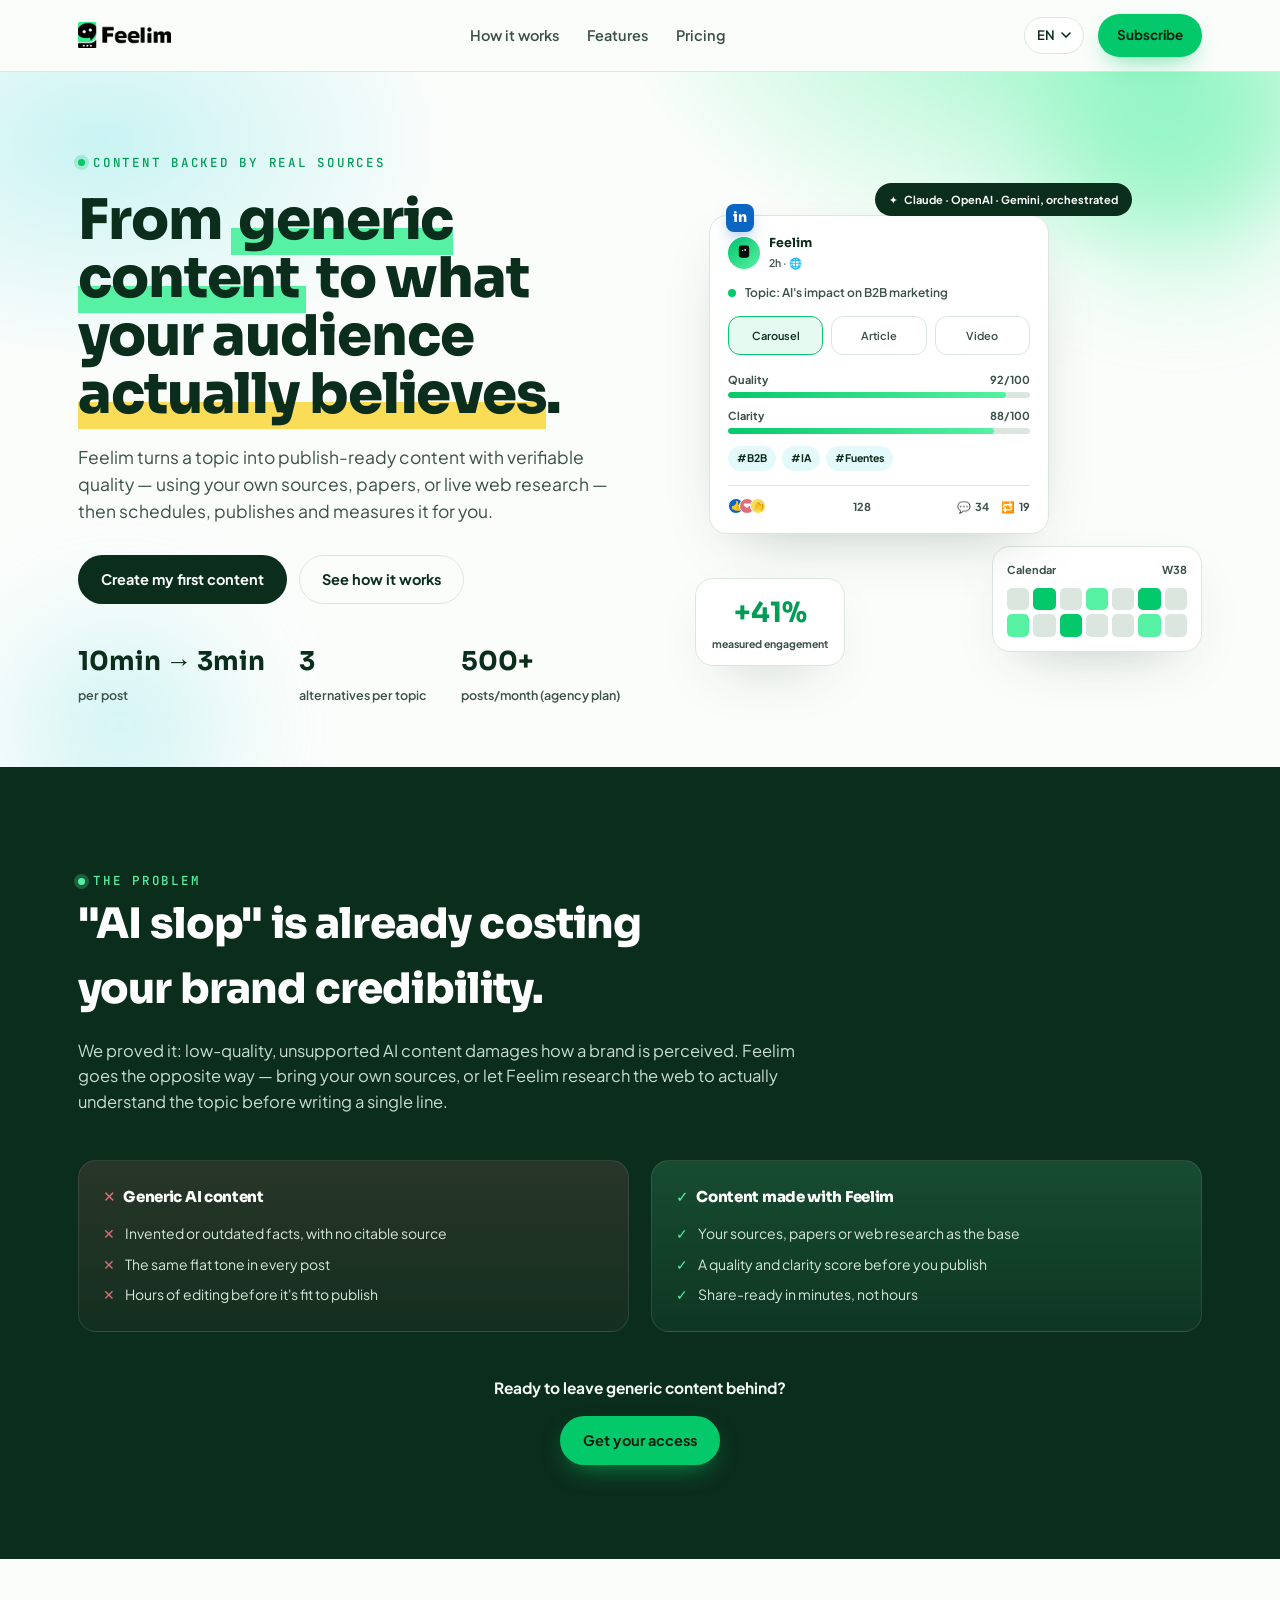
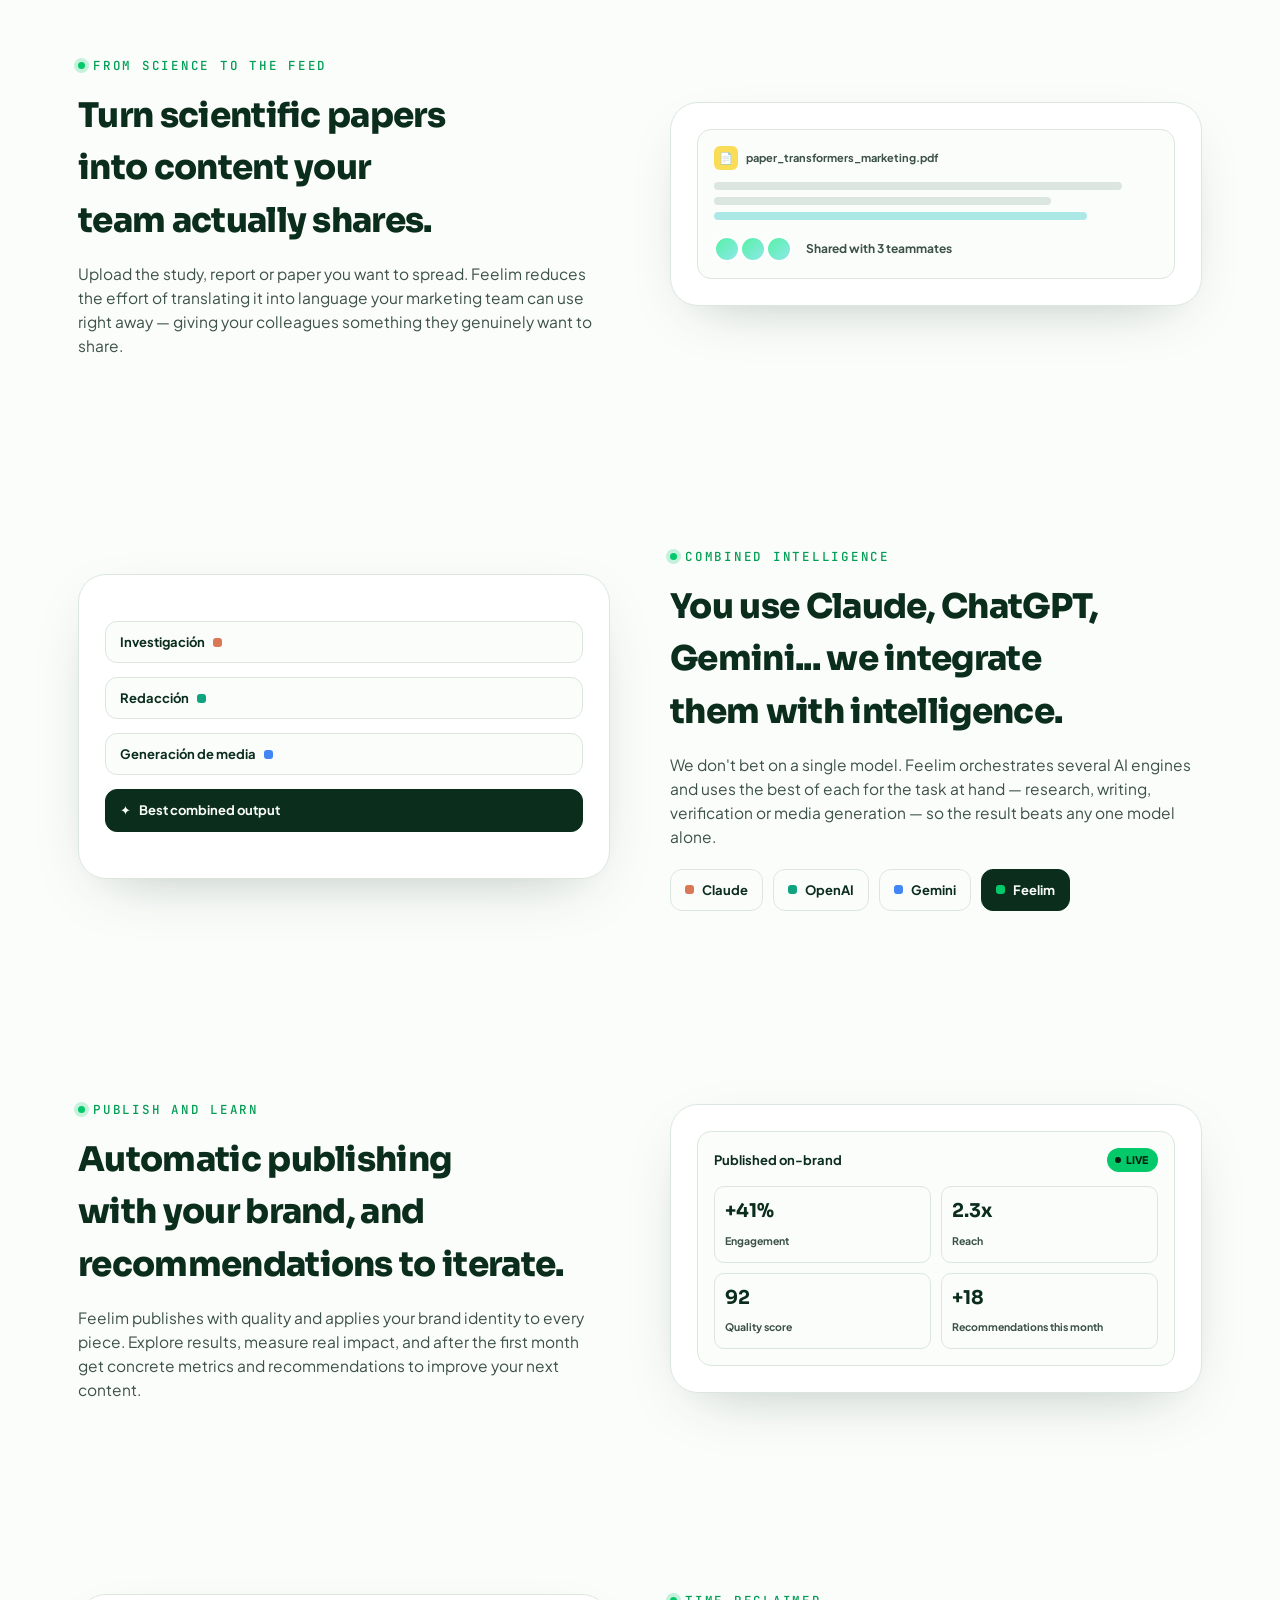
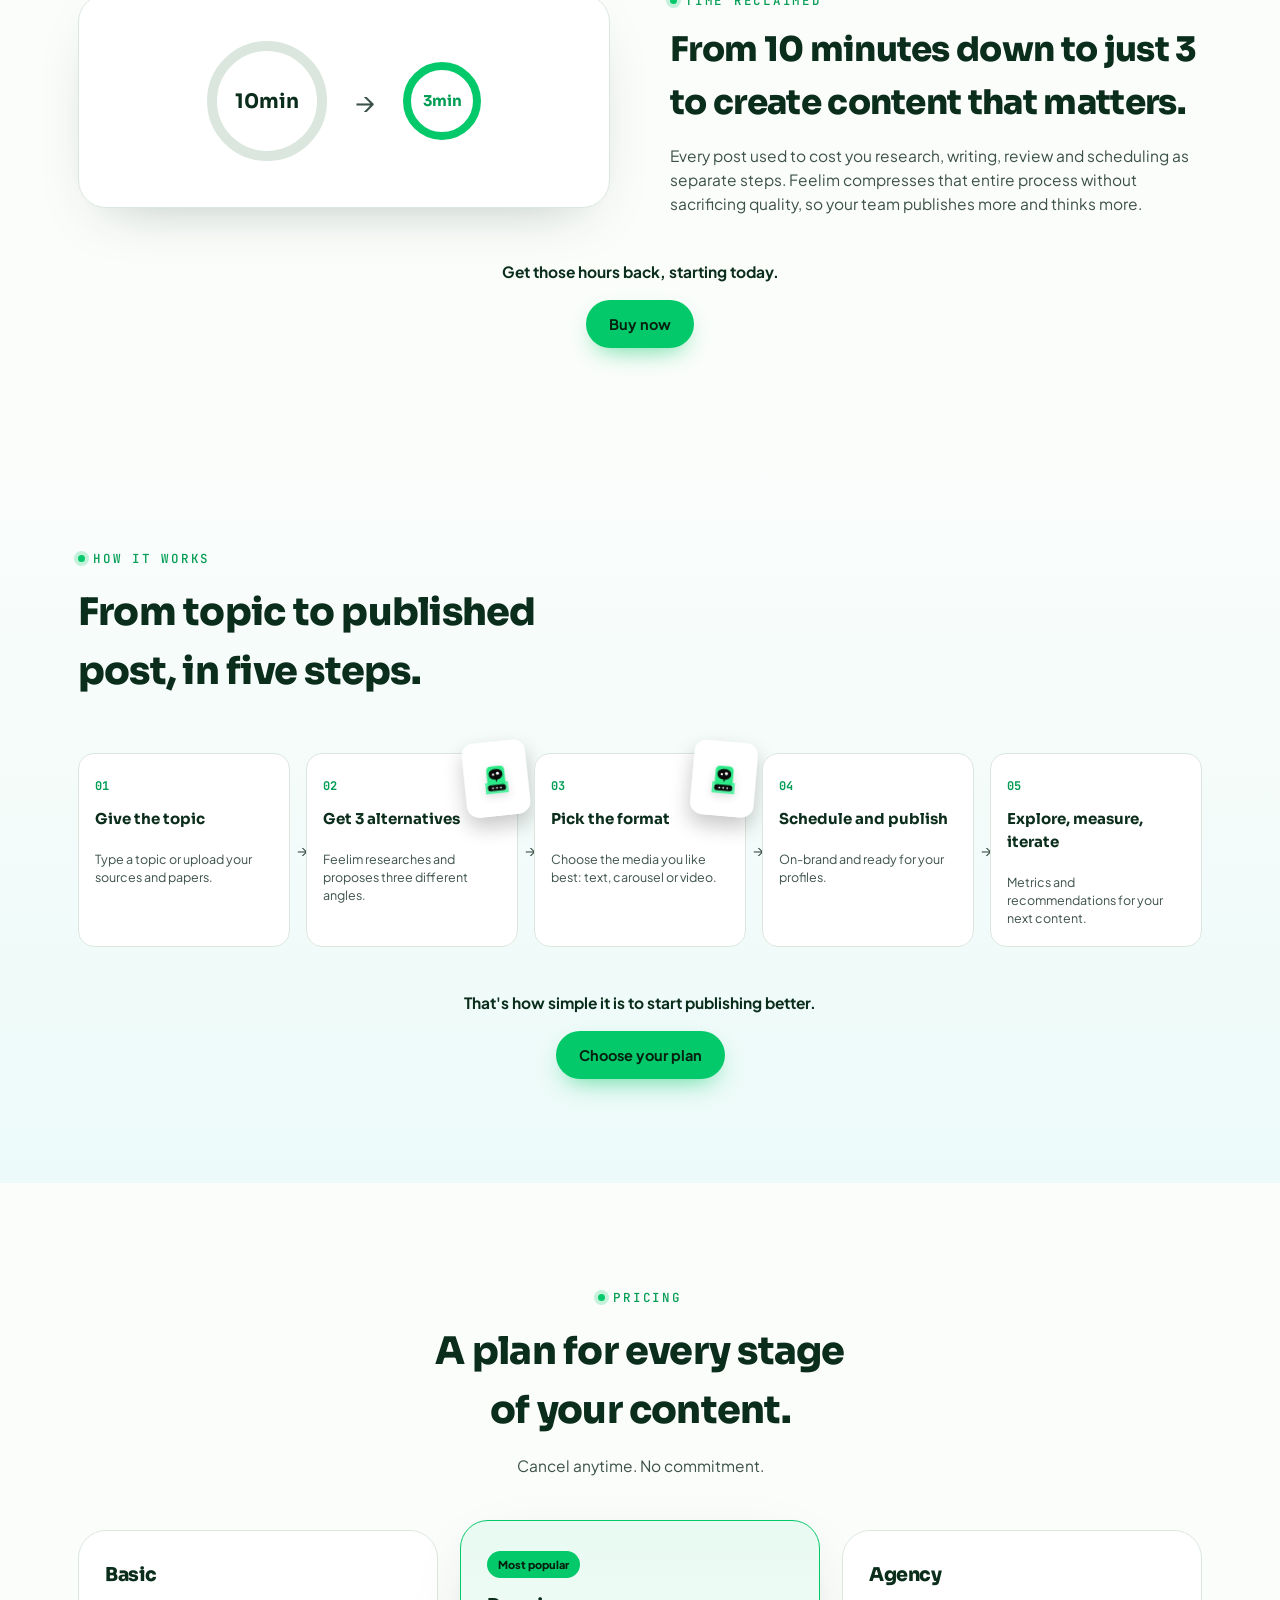
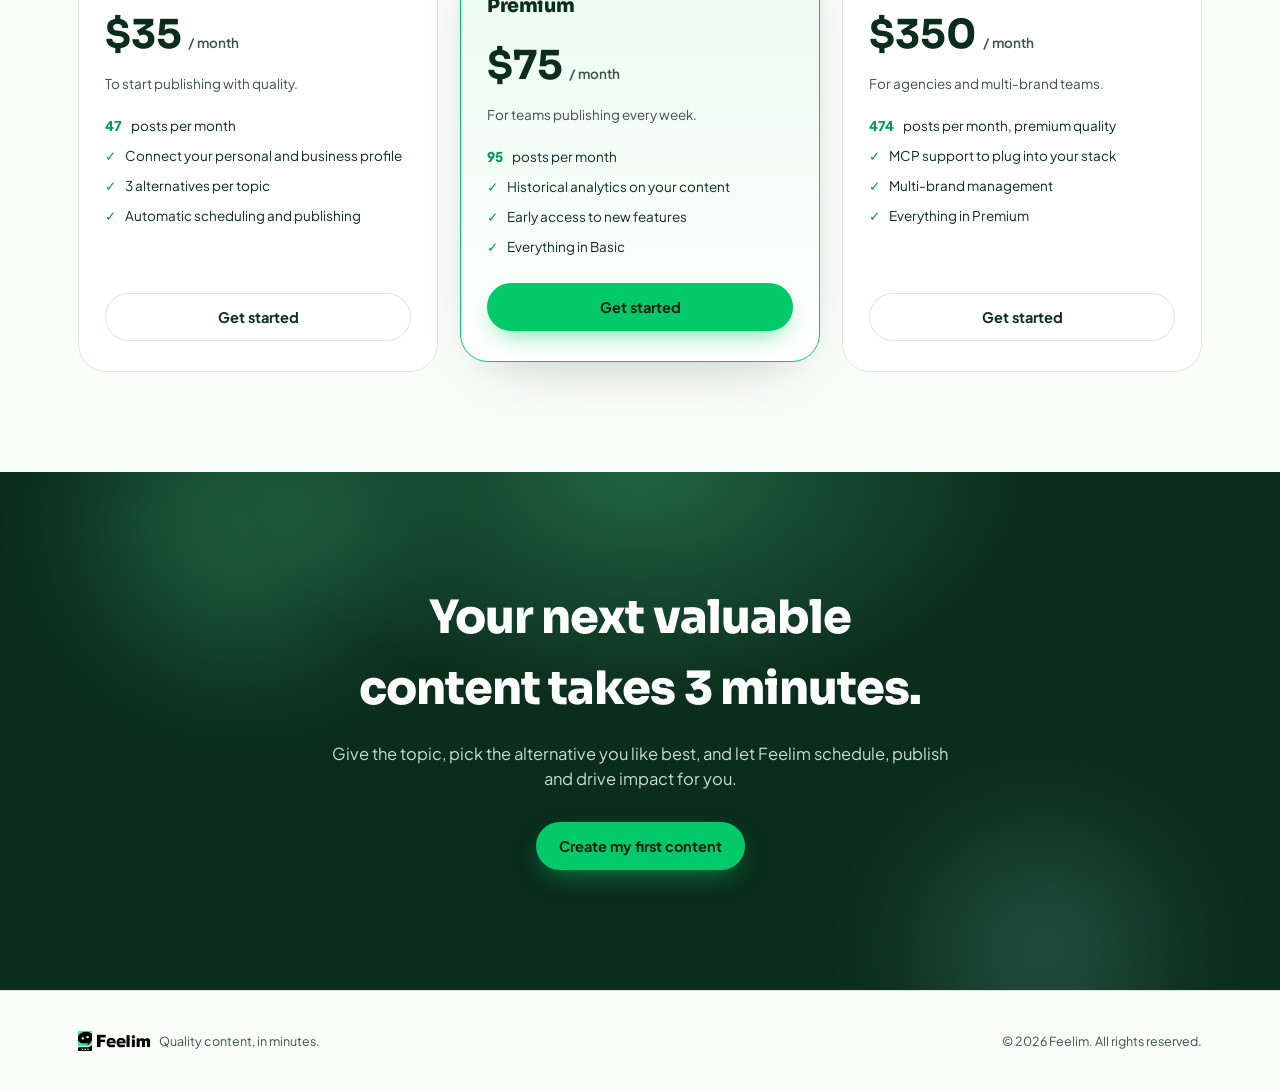
==== commit cb46a25e: "Mejoras UI" ====
--- a/index.html
+++ b/index.html
@@ -648,6 +648,12 @@
   @media (prefers-reduced-motion: reduce){
     .panel{animation:none;}
   }
+
+  /* ---------- Mid-page conversion CTAs: lightweight, anchor straight to pricing ---------- */
+  .mini-cta{text-align:center;padding:44px 0 4px;}
+  .mini-cta p{font-size:15.5px;font-weight:700;margin-bottom:16px;}
+  .mini-cta.on-dark p{color:#f2f9f4;}
+  .mini-cta.on-light p{color:var(--ink);}
 </style>
 </head>
 <body>
@@ -677,7 +683,7 @@
           <button data-lang="it">Italiano <span>IT</span></button>
         </div>
       </div>
-      <a class="btn btn-accent btn-sm btn-shine" href="https://getstarted.feelim.io/" target="_blank" rel="noopener" data-i18n="nav_cta">Empieza gratis</a>
+      <a class="btn btn-accent btn-sm btn-shine" href="#precios" data-i18n="nav_cta">Suscríbete</a>
     </div>
   </div>
 </header>
@@ -694,7 +700,7 @@
         <h1 data-i18n-html="hero_title">Del <span class="mark">contenido genérico</span> al que tu audiencia <span class="mark-yellow">de verdad cree</span>.</h1>
         <p class="hero-sub" data-i18n="hero_sub">Feelim convierte un tema en publicaciones con calidad verificable — con tus propias fuentes, papers e investigación web — y las programa, publica y mide por ti.</p>
         <div class="hero-ctas">
-          <a class="btn btn-primary" href="https://getstarted.feelim.io/" target="_blank" rel="noopener" data-i18n="hero_cta_primary">Crear mi primer contenido</a>
+          <a class="btn btn-primary" href="#precios" data-i18n="hero_cta_primary">Crear mi primer contenido</a>
           <a class="btn btn-ghost" href="#como-funciona" data-i18n="hero_cta_secondary">Ver cómo funciona</a>
         </div>
         <div class="hero-stats">
@@ -790,6 +796,11 @@
           </ul>
         </div>
       </div>
+
+      <div class="mini-cta on-dark reveal">
+        <p data-i18n="cta_pain_lead">¿Listo para dejar atrás el contenido genérico?</p>
+        <a class="btn btn-accent btn-shine" href="#precios" data-i18n="cta_pain_btn">Adquiere tu acceso</a>
+      </div>
     </div>
   </section>
 
@@ -878,6 +889,12 @@
           <span class="arrow-big">→</span>
           <div class="clock small"><b>3min</b></div>
         </div>
+      </div>
+    </div>
+    <div class="wrap">
+      <div class="mini-cta on-light reveal">
+        <p data-i18n="cta_value_lead">Recupera esas horas, desde hoy.</p>
+        <a class="btn btn-accent btn-shine" href="#precios" data-i18n="cta_value_btn">Comprar ahora</a>
       </div>
     </div>
   </section>
@@ -949,6 +966,11 @@
         <div class="step tilt reveal-scale"><span class="n">04</span><h4 data-i18n="how_4_title">Programa y publica</h4><p data-i18n="how_4_body">Con tu marca aplicada, listo para tus perfiles.</p></div>
         <div class="step tilt reveal-scale"><span class="n">05</span><h4 data-i18n="how_5_title">Explora, mide, itera</h4><p data-i18n="how_5_body">Métricas y recomendaciones para el próximo contenido.</p></div>
       </div>
+
+      <div class="mini-cta on-light reveal">
+        <p data-i18n="cta_how_lead">Así de simple es empezar a publicar mejor.</p>
+        <a class="btn btn-accent btn-shine" href="#precios" data-i18n="cta_how_btn">Escoge tu plan</a>
+      </div>
     </div>
   </section>
 
@@ -1010,7 +1032,7 @@
       <h2 data-i18n="final_title">Tu próximo contenido de valor toma 3 minutos.</h2>
       <p data-i18n="final_sub">Da el tema, elige la alternativa que más te guste, y deja que Feelim programe, publique e impacte por ti.</p>
       <div class="hero-ctas">
-        <a class="btn btn-accent btn-shine" href="https://getstarted.feelim.io/" target="_blank" rel="noopener" data-i18n="final_cta">Crear mi primer contenido</a>
+        <a class="btn btn-accent btn-shine" href="#precios" data-i18n="final_cta">Crear mi primer contenido</a>
       </div>
     </div>
   </section>
@@ -1049,7 +1071,7 @@
 (function(){
   const T = {
     es: {
-      nav_how:"Cómo funciona", nav_features:"Funciones", nav_pricing:"Precios", nav_cta:"Empieza gratis",
+      nav_how:"Cómo funciona", nav_features:"Funciones", nav_pricing:"Precios", nav_cta:"Suscríbete",
       hero_eyebrow:"CONTENIDO CON FUENTES REALES",
       hero_title:'Del <span class="mark">contenido genérico</span> al que tu audiencia <span class="mark-yellow">de verdad cree</span>.',
       hero_sub:"Feelim convierte un tema en publicaciones con calidad verificable — con tus propias fuentes, papers e investigación web — y las programa, publica y mide por ti.",
@@ -1087,10 +1109,13 @@
       plan3_name:"Agencias", plan3_desc:"Para agencias y equipos con varias marcas.", plan3_f1:"publicaciones al mes, calidad premium", plan3_f2:"Soporte MCP para integrarte con tu stack", plan3_f3:"Gestión multi-marca", plan3_f4:"Todo lo del plan Premium",
       final_title:"Tu próximo contenido de valor toma 3 minutos.", final_sub:"Da el tema, elige la alternativa que más te guste, y deja que Feelim programe, publique e impacte por ti.", final_cta:"Crear mi primer contenido",
       footer_tag:"Contenido con calidad, en minutos.", footer_rights:"© 2026 Feelim. Todos los derechos reservados.",
-      wompi_success_title:"¡Pago exitoso!", wompi_success_body:"Gracias por tu pago, ya puedes ingresar.", wompi_success_cta:"Ingresar", wompi_success_close:"Cerrar", wompi_popup_msg:"Pago recibido. Cerrando esta ventana…"
+      wompi_success_title:"¡Pago exitoso!", wompi_success_body:"Gracias por tu pago, ya puedes ingresar.", wompi_success_cta:"Ingresar", wompi_success_close:"Cerrar", wompi_popup_msg:"Pago recibido. Cerrando esta ventana…",
+      cta_pain_lead:"¿Listo para dejar atrás el contenido genérico?", cta_pain_btn:"Adquiere tu acceso",
+      cta_value_lead:"Recupera esas horas, desde hoy.", cta_value_btn:"Comprar ahora",
+      cta_how_lead:"Así de simple es empezar a publicar mejor.", cta_how_btn:"Escoge tu plan"
     },
     en: {
-      nav_how:"How it works", nav_features:"Features", nav_pricing:"Pricing", nav_cta:"Start for free",
+      nav_how:"How it works", nav_features:"Features", nav_pricing:"Pricing", nav_cta:"Subscribe",
       hero_eyebrow:"CONTENT BACKED BY REAL SOURCES",
       hero_title:'From <span class="mark">generic content</span> to what your audience <span class="mark-yellow">actually believes</span>.',
       hero_sub:"Feelim turns a topic into publish-ready content with verifiable quality — using your own sources, papers, or live web research — then schedules, publishes and measures it for you.",
@@ -1127,10 +1152,13 @@
       plan3_name:"Agency", plan3_desc:"For agencies and multi-brand teams.", plan3_f1:"posts per month, premium quality", plan3_f2:"MCP support to plug into your stack", plan3_f3:"Multi-brand management", plan3_f4:"Everything in Premium",
       final_title:"Your next valuable content takes 3 minutes.", final_sub:"Give the topic, pick the alternative you like best, and let Feelim schedule, publish and drive impact for you.", final_cta:"Create my first content",
       footer_tag:"Quality content, in minutes.", footer_rights:"© 2026 Feelim. All rights reserved.",
-      wompi_success_title:"Payment successful!", wompi_success_body:"Thank you for your payment — you can log in now.", wompi_success_cta:"Log in", wompi_success_close:"Close", wompi_popup_msg:"Payment received. Closing this window…"
+      wompi_success_title:"Payment successful!", wompi_success_body:"Thank you for your payment — you can log in now.", wompi_success_cta:"Log in", wompi_success_close:"Close", wompi_popup_msg:"Payment received. Closing this window…",
+      cta_pain_lead:"Ready to leave generic content behind?", cta_pain_btn:"Get your access",
+      cta_value_lead:"Get those hours back, starting today.", cta_value_btn:"Buy now",
+      cta_how_lead:"That's how simple it is to start publishing better.", cta_how_btn:"Choose your plan"
     },
     fr: {
-      nav_how:"Comment ça marche", nav_features:"Fonctionnalités", nav_pricing:"Tarifs", nav_cta:"Essai gratuit",
+      nav_how:"Comment ça marche", nav_features:"Fonctionnalités", nav_pricing:"Tarifs", nav_cta:"S'abonner",
       hero_eyebrow:"UN CONTENU APPUYÉ SUR DE VRAIES SOURCES",
       hero_title:"Du <span class=\"mark\">contenu générique</span> à celui auquel votre audience <span class=\"mark-yellow\">croit vraiment</span>.",
       hero_sub:"Feelim transforme un sujet en contenu publiable à la qualité vérifiable — avec vos propres sources, des articles scientifiques ou une recherche web — puis le programme, le publie et en mesure l'impact pour vous.",
@@ -1167,10 +1195,13 @@
       plan3_name:"Agences", plan3_desc:"Pour les agences et équipes multi-marques.", plan3_f1:"publications par mois, qualité premium", plan3_f2:"Support MCP pour s'intégrer à votre stack", plan3_f3:"Gestion multi-marques", plan3_f4:"Tout ce qui est inclus dans Premium",
       final_title:"Votre prochain contenu de valeur ne prend que 3 minutes.", final_sub:"Donnez le sujet, choisissez l'alternative que vous préférez, et laissez Feelim programmer, publier et générer de l'impact pour vous.", final_cta:"Créer mon premier contenu",
       footer_tag:"Un contenu de qualité, en quelques minutes.", footer_rights:"© 2026 Feelim. Tous droits réservés.",
-      wompi_success_title:"Paiement réussi !", wompi_success_body:"Merci pour votre paiement — vous pouvez vous connecter dès maintenant.", wompi_success_cta:"Se connecter", wompi_success_close:"Fermer", wompi_popup_msg:"Paiement reçu. Fermeture de cette fenêtre…"
+      wompi_success_title:"Paiement réussi !", wompi_success_body:"Merci pour votre paiement — vous pouvez vous connecter dès maintenant.", wompi_success_cta:"Se connecter", wompi_success_close:"Fermer", wompi_popup_msg:"Paiement reçu. Fermeture de cette fenêtre…",
+      cta_pain_lead:"Prêt à laisser le contenu générique derrière vous ?", cta_pain_btn:"Obtenez votre accès",
+      cta_value_lead:"Récupérez ces heures, dès aujourd'hui.", cta_value_btn:"Acheter maintenant",
+      cta_how_lead:"Voilà comme il est simple de commencer à mieux publier.", cta_how_btn:"Choisissez votre offre"
     },
     it: {
-      nav_how:"Come funziona", nav_features:"Funzionalità", nav_pricing:"Prezzi", nav_cta:"Inizia gratis",
+      nav_how:"Come funziona", nav_features:"Funzionalità", nav_pricing:"Prezzi", nav_cta:"Abbonati",
       hero_eyebrow:"CONTENUTI BASATI SU FONTI REALI",
       hero_title:"Dal <span class=\"mark\">contenuto generico</span> a quello in cui il tuo pubblico <span class=\"mark-yellow\">crede davvero</span>.",
       hero_sub:"Feelim trasforma un argomento in contenuti pronti da pubblicare con qualità verificabile — usando le tue fonti, paper scientifici o ricerche sul web — poi li programma, li pubblica e ne misura l'impatto per te.",
@@ -1207,7 +1238,10 @@
       plan3_name:"Agenzie", plan3_desc:"Per agenzie e team multi-brand.", plan3_f1:"pubblicazioni al mese, qualità premium", plan3_f2:"Supporto MCP per integrarti con il tuo stack", plan3_f3:"Gestione multi-brand", plan3_f4:"Tutto ciò che è incluso in Premium",
       final_title:"Il tuo prossimo contenuto di valore richiede solo 3 minuti.", final_sub:"Indica l'argomento, scegli l'alternativa che preferisci, e lascia che Feelim programmi, pubblichi e generi impatto per te.", final_cta:"Crea il mio primo contenuto",
       footer_tag:"Contenuti di qualità, in pochi minuti.", footer_rights:"© 2026 Feelim. Tutti i diritti riservati.",
-      wompi_success_title:"Pagamento riuscito!", wompi_success_body:"Grazie per il tuo pagamento: ora puoi accedere.", wompi_success_cta:"Accedi", wompi_success_close:"Chiudi", wompi_popup_msg:"Pagamento ricevuto. Chiusura della finestra…"
+      wompi_success_title:"Pagamento riuscito!", wompi_success_body:"Grazie per il tuo pagamento: ora puoi accedere.", wompi_success_cta:"Accedi", wompi_success_close:"Chiudi", wompi_popup_msg:"Pagamento ricevuto. Chiusura della finestra…",
+      cta_pain_lead:"Pronto a lasciarti alle spalle i contenuti generici?", cta_pain_btn:"Ottieni il tuo accesso",
+      cta_value_lead:"Recupera quelle ore, da oggi.", cta_value_btn:"Acquista ora",
+      cta_how_lead:"Ecco quanto è semplice iniziare a pubblicare meglio.", cta_how_btn:"Scegli il tuo piano"
     }
   };
 
@@ -1406,4 +1440,4 @@
 </script>
 
 </body>
-</html>+</html>
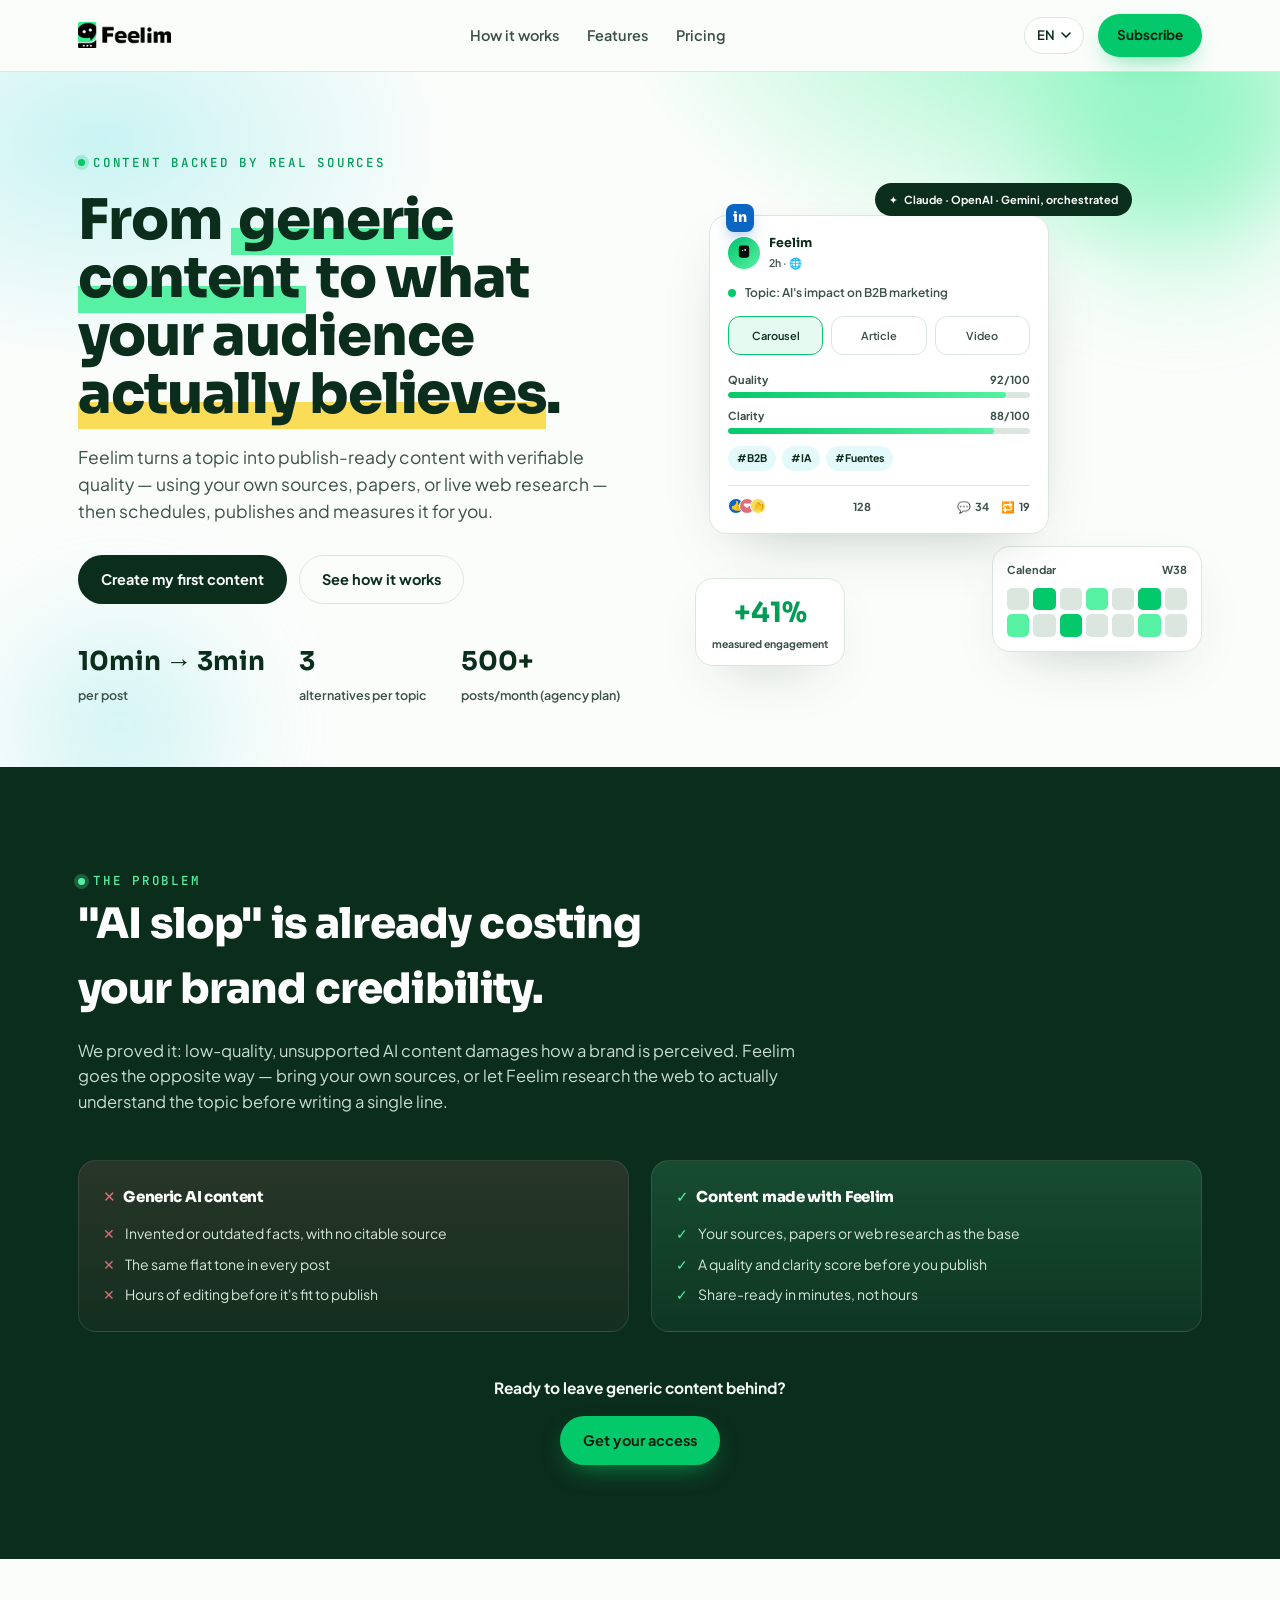
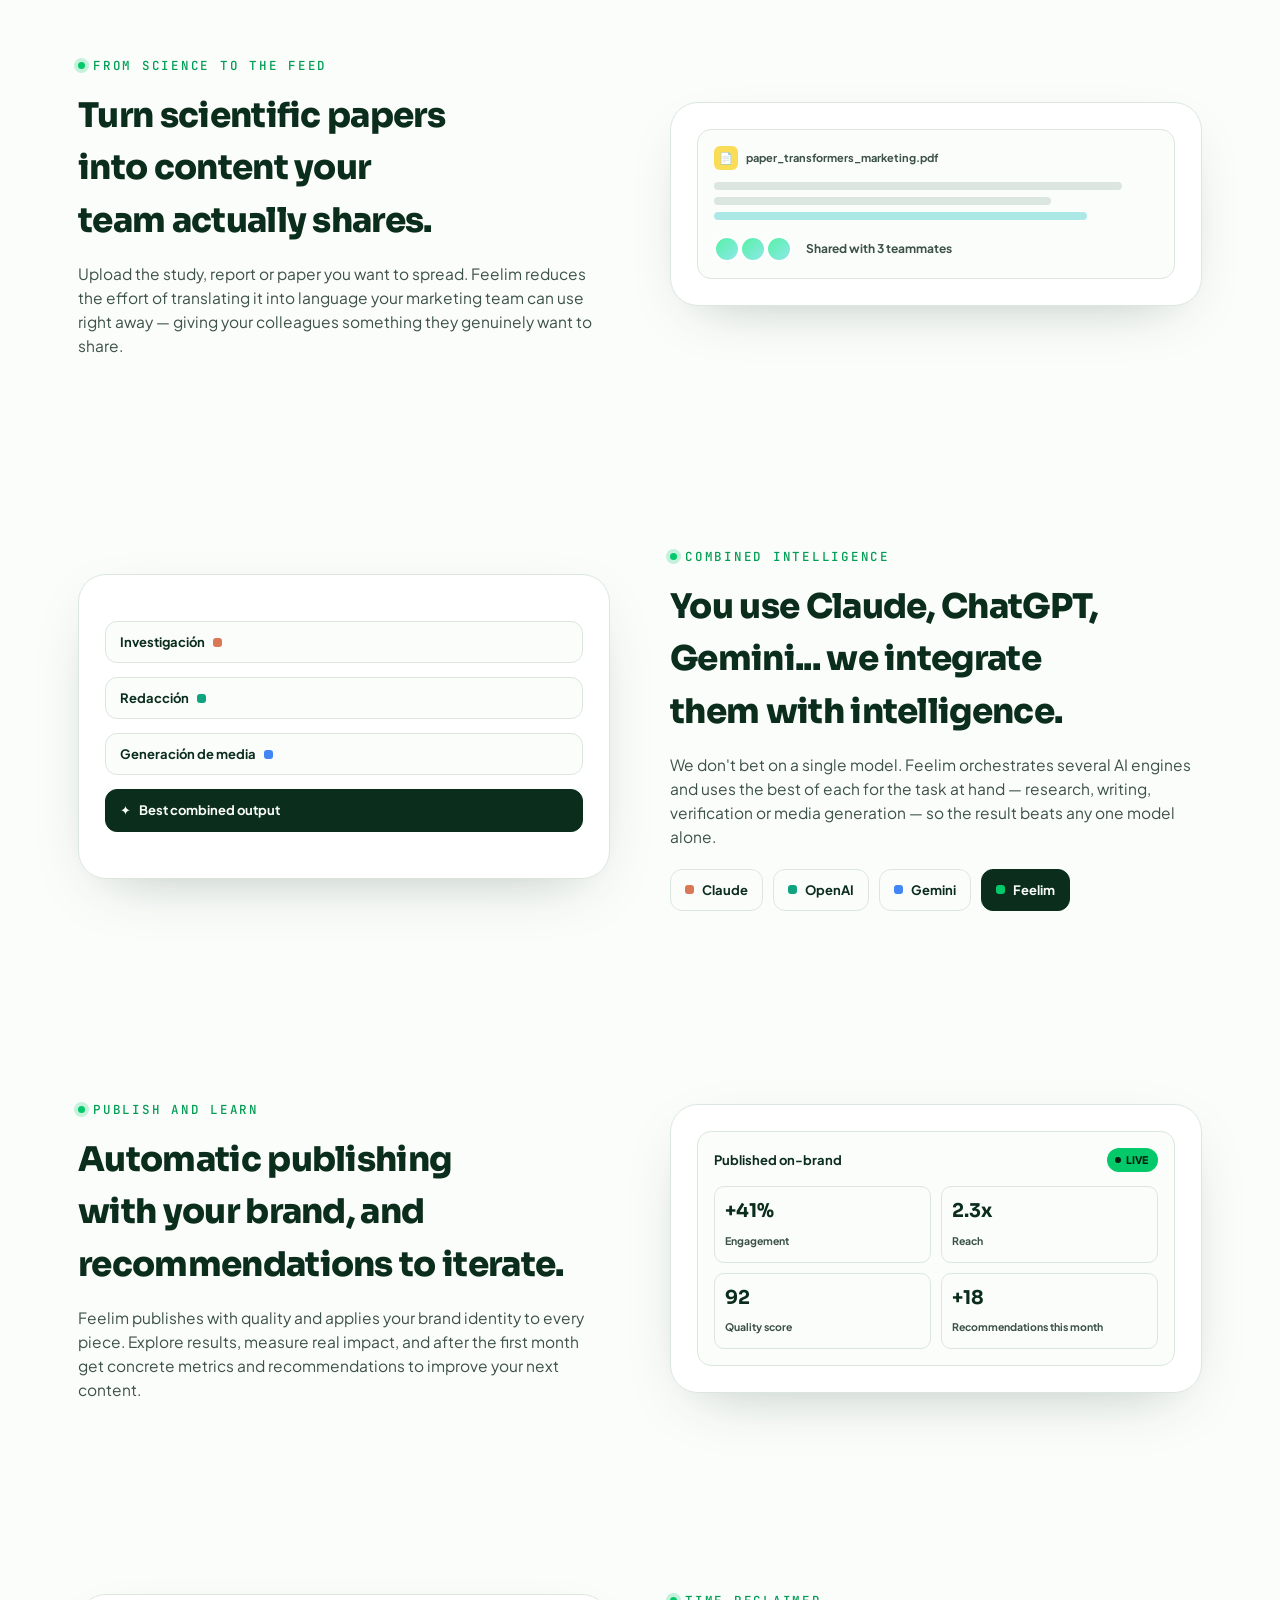
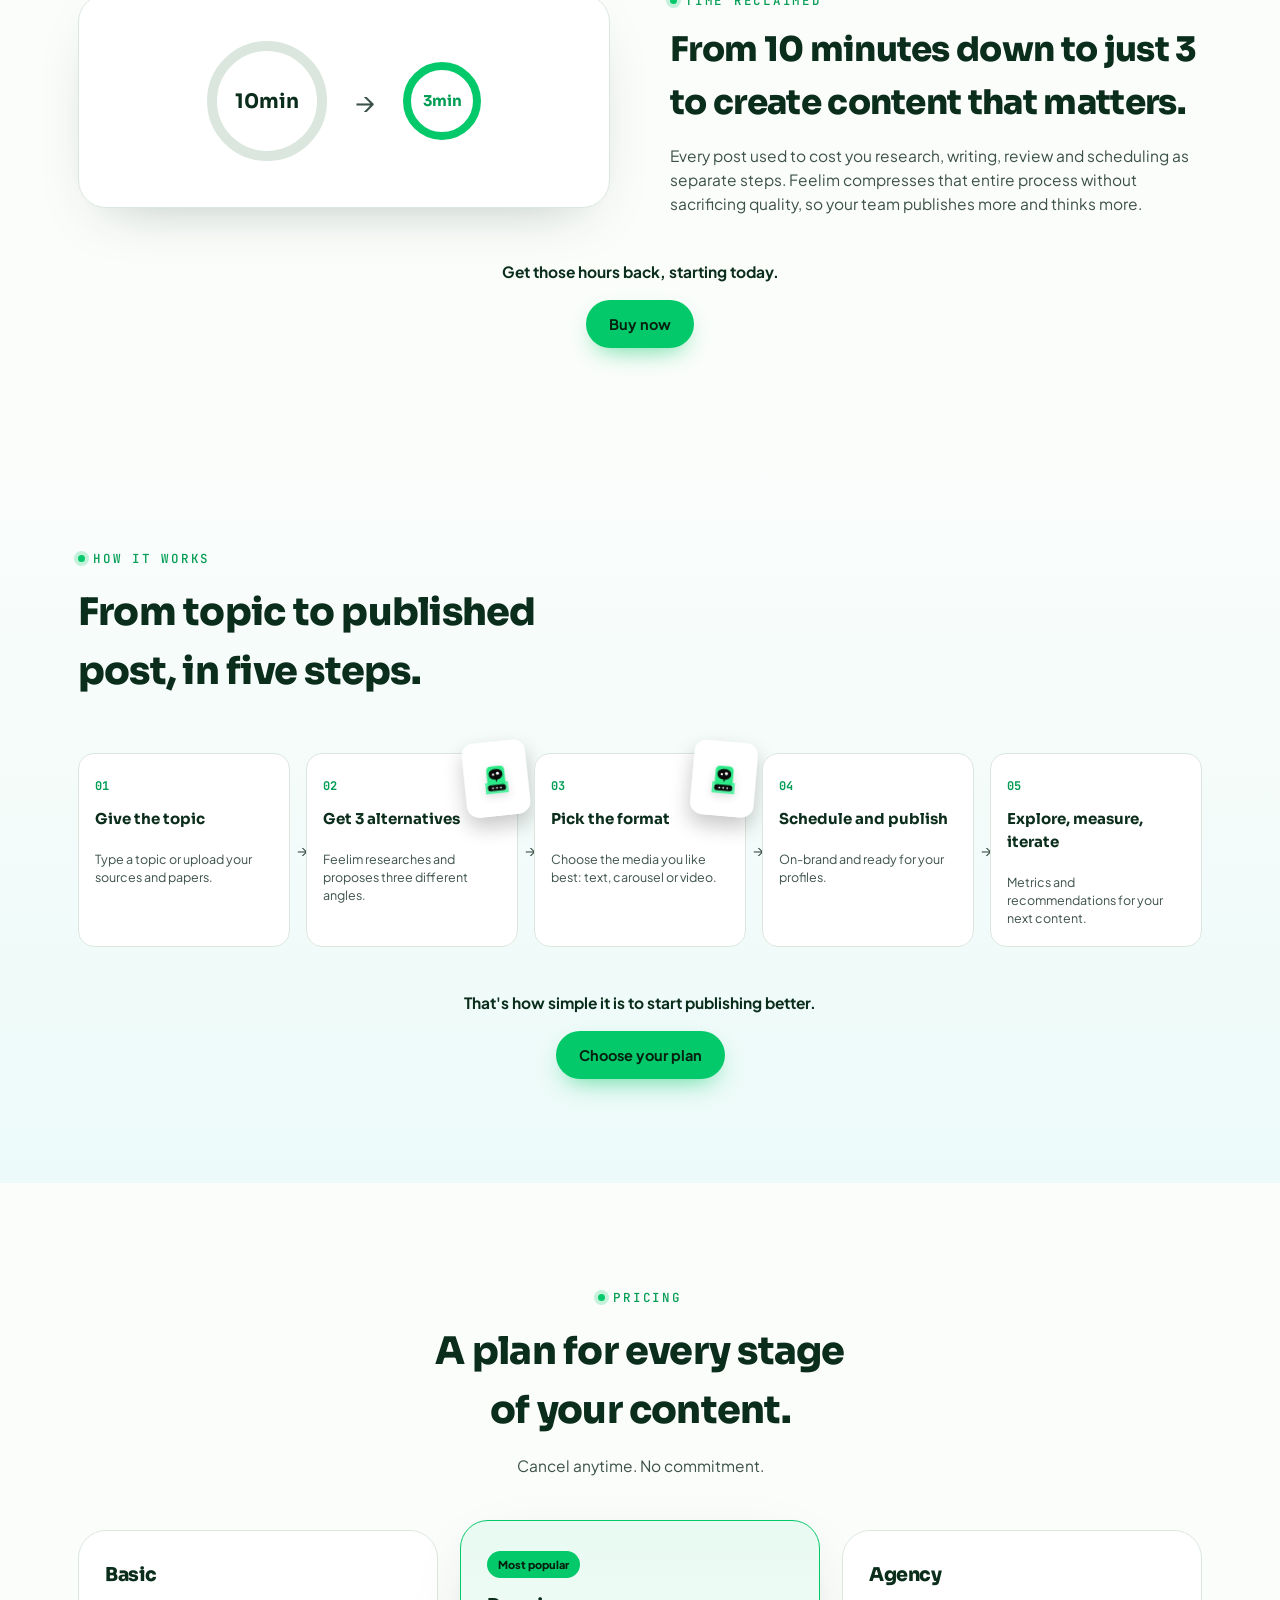
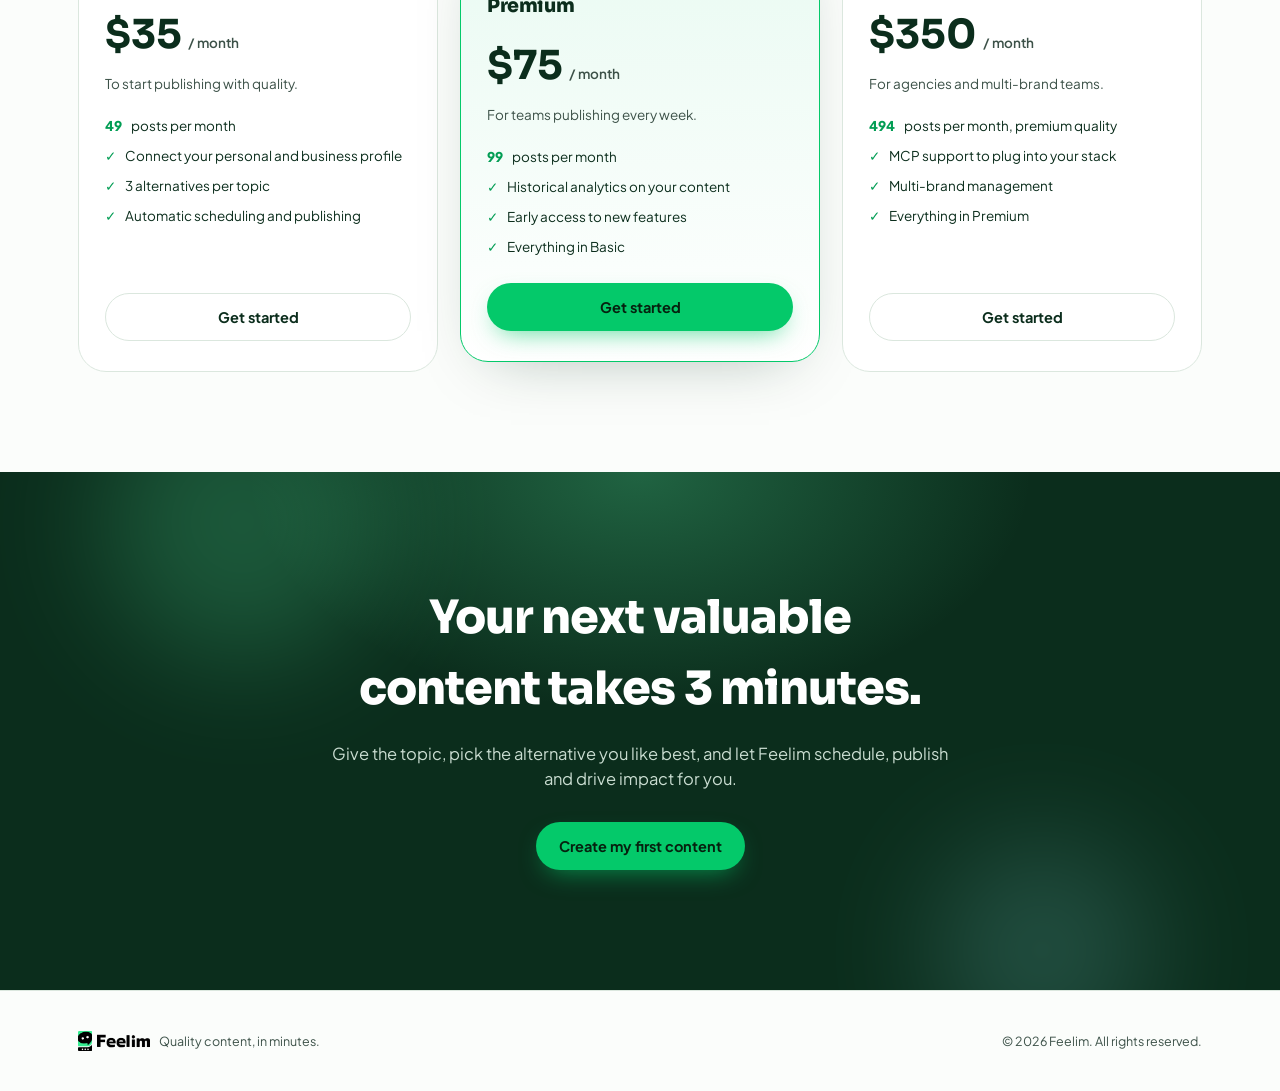
==== commit 9f538002: "Mejoras html" ====
--- a/index.html
+++ b/index.html
@@ -3,7 +3,28 @@
 <head>
 <meta charset="UTF-8">
 <meta name="viewport" content="width=device-width, initial-scale=1.0">
-<title>Feelim</title>
+<title>Feelim — Contenido con fuentes reales, en minutos</title>
+<meta name="description" content="Feelim convierte un tema en publicaciones con calidad verificable — con tus propias fuentes, papers e investigación web — y las programa, publica y mide por ti.">
+
+<!-- Open Graph / WhatsApp, Facebook, LinkedIn link previews -->
+<meta property="og:type" content="website">
+<meta property="og:site_name" content="Feelim">
+<meta property="og:url" content="https://feelim.io/">
+<meta property="og:title" content="Feelim — Contenido con fuentes reales, en minutos">
+<meta property="og:description" content="Feelim convierte un tema en publicaciones con calidad verificable — con tus propias fuentes, papers e investigación web — y las programa, publica y mide por ti.">
+<meta property="og:image" content="https://feelim.io/og-image.jpg">
+<meta property="og:image:width" content="1200">
+<meta property="og:image:height" content="630">
+<meta property="og:image:alt" content="Feelim: del contenido genérico al que tu audiencia de verdad cree.">
+<meta property="og:locale" content="es_CO">
+
+<!-- Twitter/X Card -->
+<meta name="twitter:card" content="summary_large_image">
+<meta name="twitter:title" content="Feelim — Contenido con fuentes reales, en minutos">
+<meta name="twitter:description" content="Feelim convierte un tema en publicaciones con calidad verificable — con tus propias fuentes, papers e investigación web — y las programa, publica y mide por ti.">
+<meta name="twitter:image" content="https://feelim.io/og-image.jpg">
+
+<link rel="icon" type="image/png" href="https://feelim.io/favicon.png">
 <style>
   @import url('https://fonts.googleapis.com/css2?family=Sora:wght@400;600;700;800&family=Plus+Jakarta+Sans:wght@400;500;600;700&family=JetBrains+Mono:wght@400;500&display=swap');
 
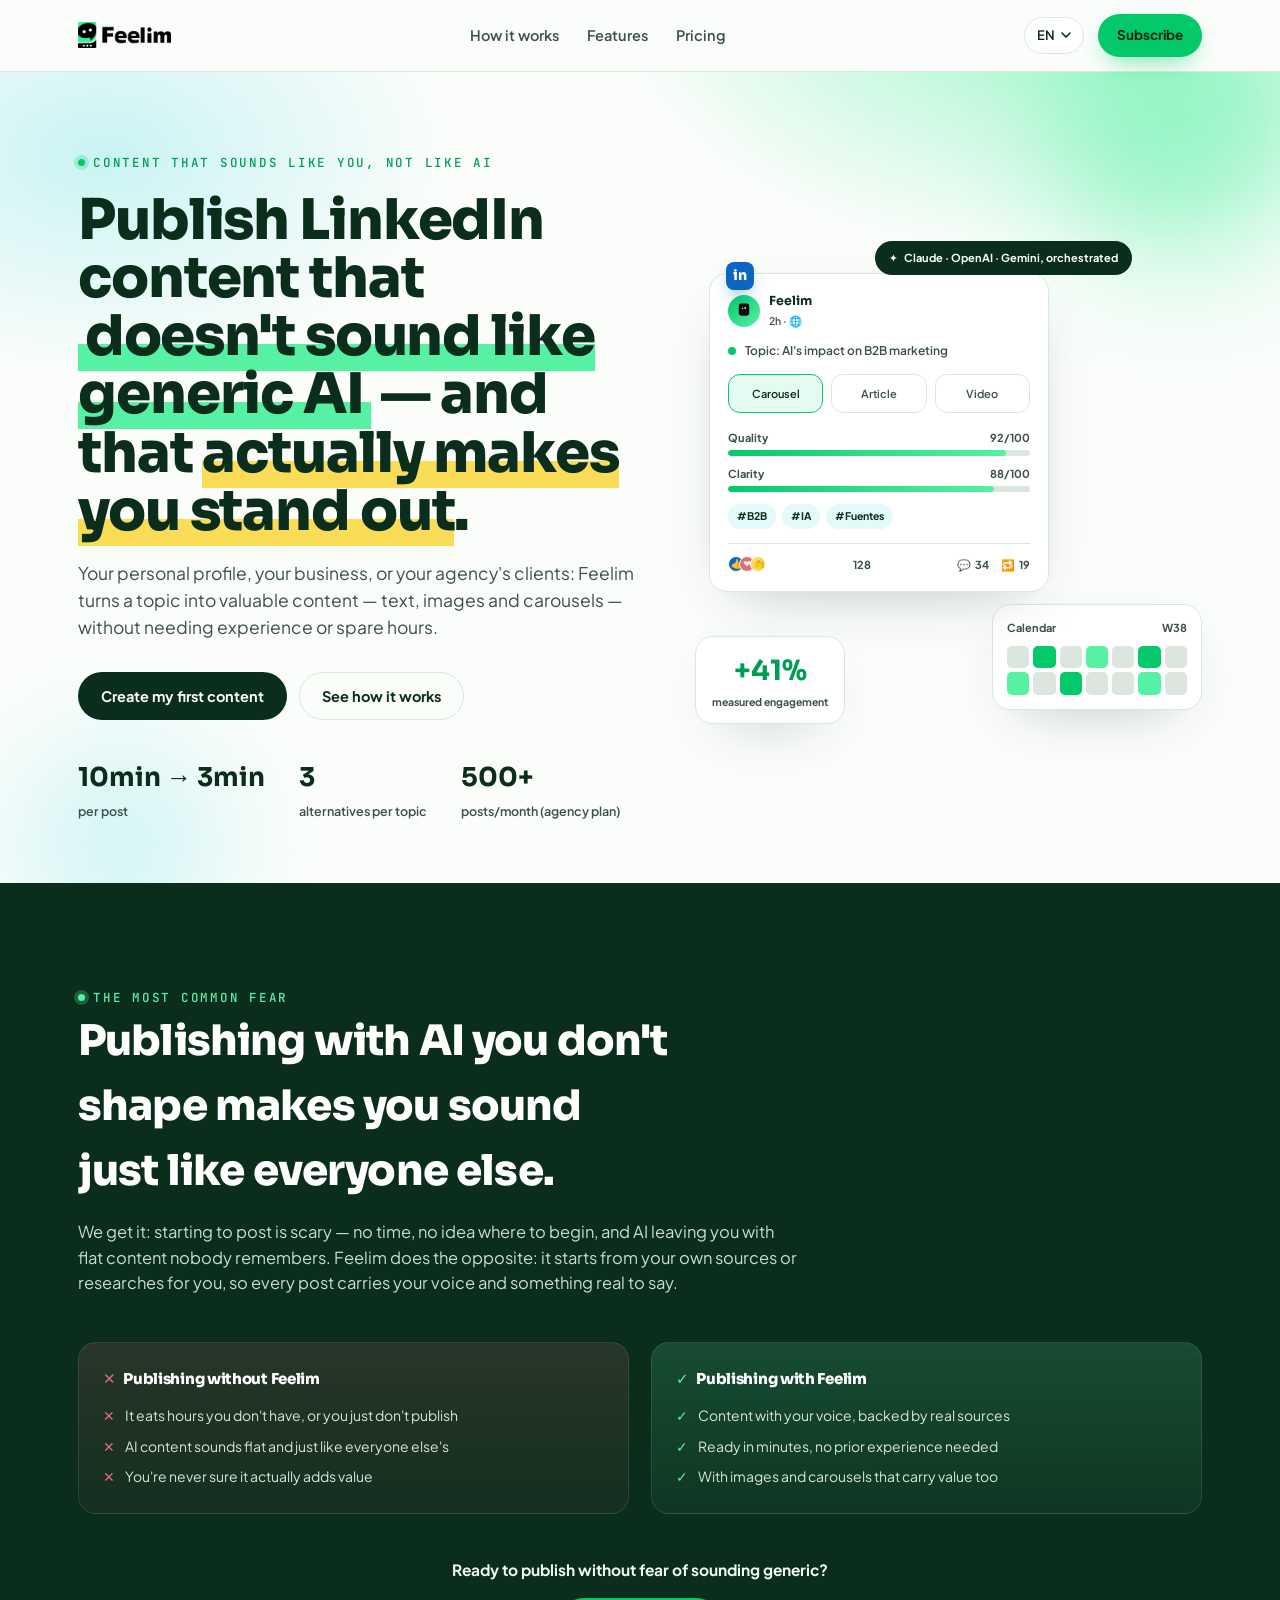
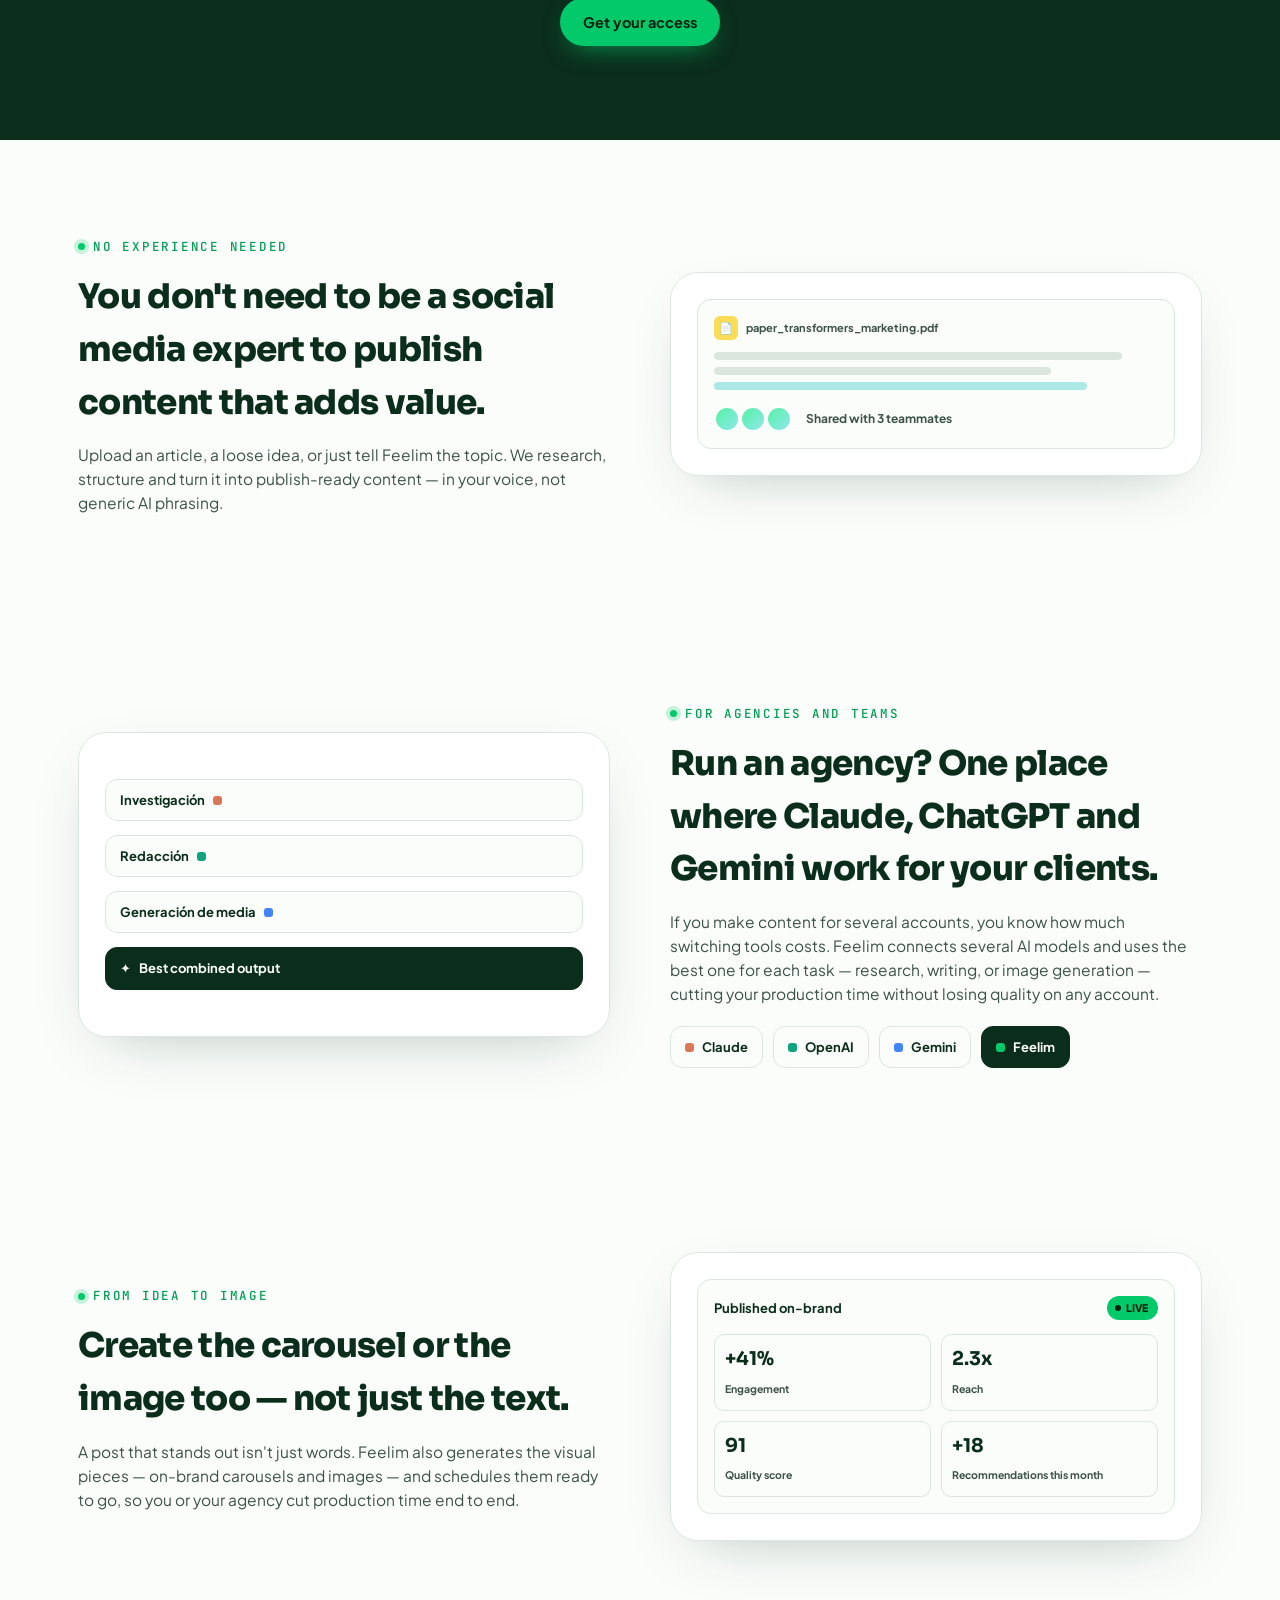
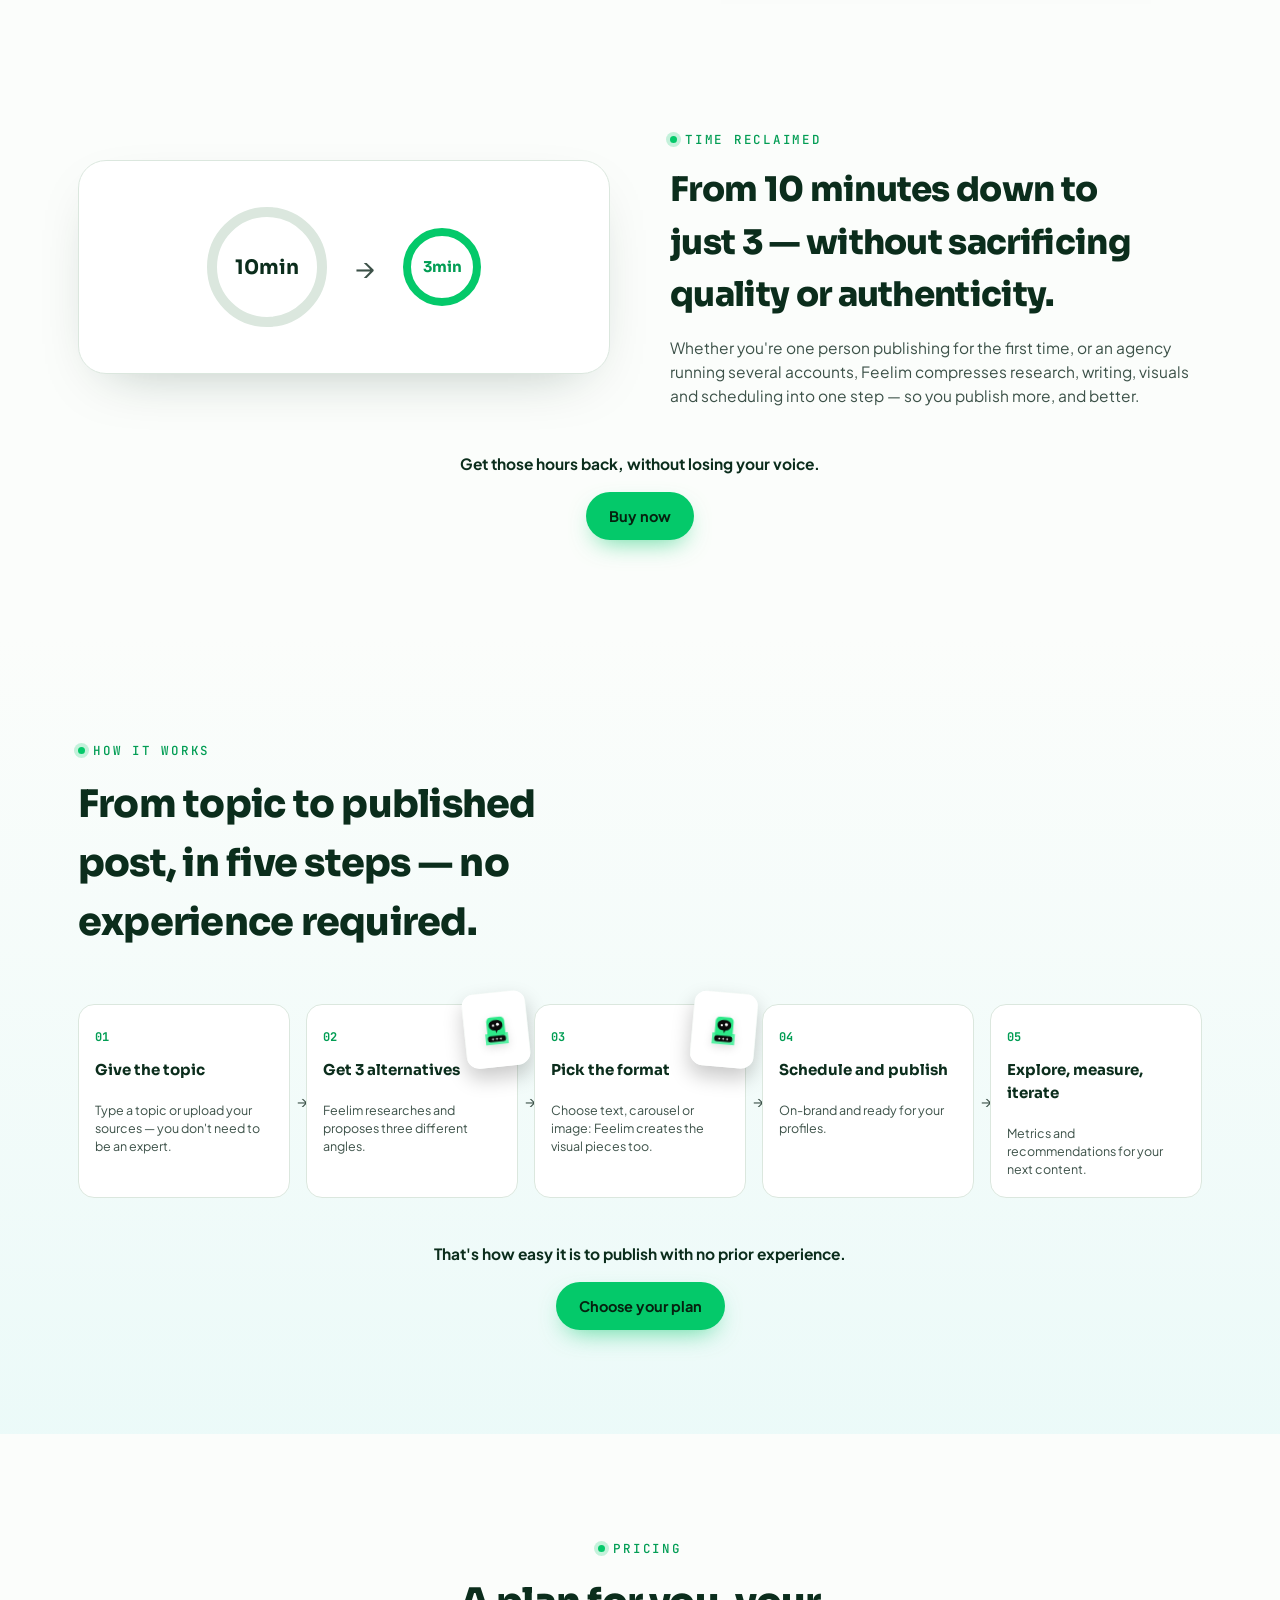
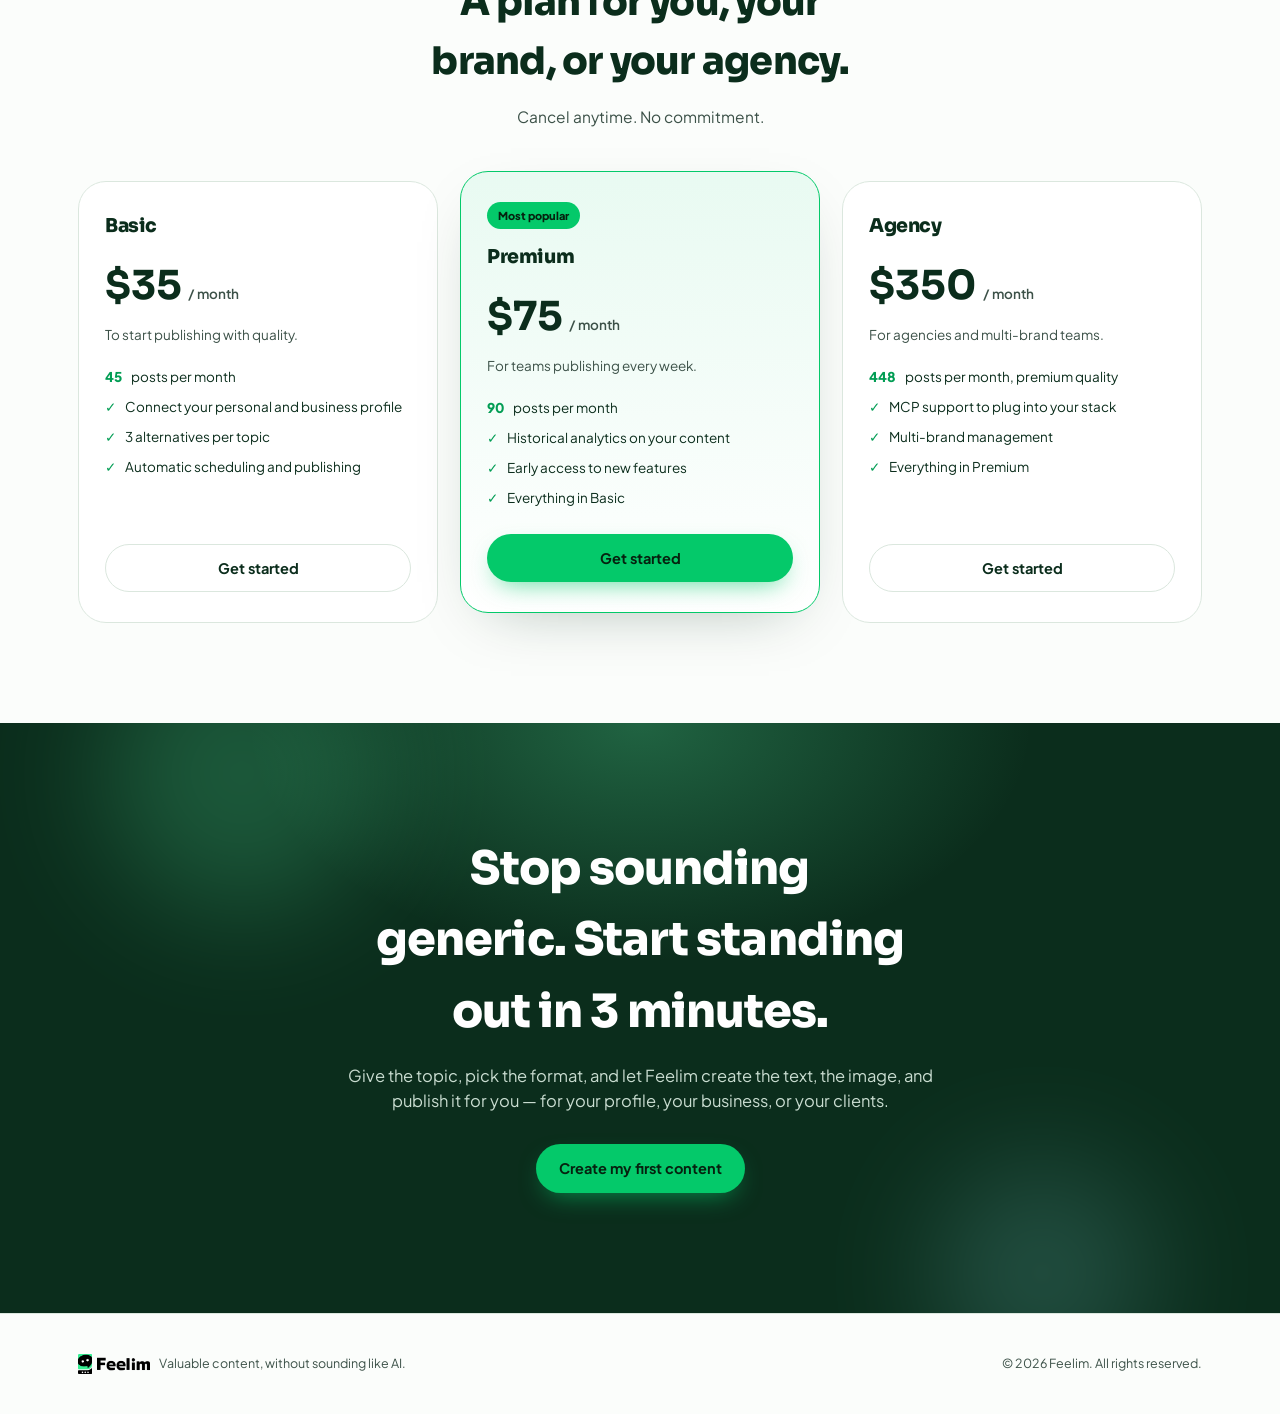
==== commit f1ac7e8b: "New Story" ====
--- a/index.html
+++ b/index.html
@@ -3,25 +3,25 @@
 <head>
 <meta charset="UTF-8">
 <meta name="viewport" content="width=device-width, initial-scale=1.0">
-<title>Feelim — Contenido con fuentes reales, en minutos</title>
-<meta name="description" content="Feelim convierte un tema en publicaciones con calidad verificable — con tus propias fuentes, papers e investigación web — y las programa, publica y mide por ti.">
+<title>Feelim — Contenido que no suena a IA genérica</title>
+<meta name="description" content="Feelim convierte un tema en contenido de LinkedIn que no suena a IA genérica — texto, imágenes y carruseles, para tu perfil, tu empresa o tus clientes.">
 
 <!-- Open Graph / WhatsApp, Facebook, LinkedIn link previews -->
 <meta property="og:type" content="website">
 <meta property="og:site_name" content="Feelim">
 <meta property="og:url" content="https://feelim.io/">
-<meta property="og:title" content="Feelim — Contenido con fuentes reales, en minutos">
-<meta property="og:description" content="Feelim convierte un tema en publicaciones con calidad verificable — con tus propias fuentes, papers e investigación web — y las programa, publica y mide por ti.">
+<meta property="og:title" content="Feelim — Contenido que no suena a IA genérica">
+<meta property="og:description" content="Feelim convierte un tema en contenido de LinkedIn que no suena a IA genérica — texto, imágenes y carruseles, para tu perfil, tu empresa o tus clientes.">
 <meta property="og:image" content="https://feelim.io/og-image.jpg">
 <meta property="og:image:width" content="1200">
 <meta property="og:image:height" content="630">
-<meta property="og:image:alt" content="Feelim: del contenido genérico al que tu audiencia de verdad cree.">
+<meta property="og:image:alt" content="Feelim: contenido para LinkedIn que no suena a IA genérica.">
 <meta property="og:locale" content="es_CO">
 
 <!-- Twitter/X Card -->
 <meta name="twitter:card" content="summary_large_image">
-<meta name="twitter:title" content="Feelim — Contenido con fuentes reales, en minutos">
-<meta name="twitter:description" content="Feelim convierte un tema en publicaciones con calidad verificable — con tus propias fuentes, papers e investigación web — y las programa, publica y mide por ti.">
+<meta name="twitter:title" content="Feelim — Contenido que no suena a IA genérica">
+<meta name="twitter:description" content="Feelim convierte un tema en contenido de LinkedIn que no suena a IA genérica — texto, imágenes y carruseles, para tu perfil, tu empresa o tus clientes.">
 <meta name="twitter:image" content="https://feelim.io/og-image.jpg">
 
 <link rel="icon" type="image/png" href="https://feelim.io/favicon.png">
@@ -105,6 +105,28 @@
     padding:0 .12em;
   }
   .mark-yellow{background:linear-gradient(180deg, transparent 62%, var(--yellow) 62%);}
+  /* Dark mode: the pale mint/yellow marker reads flat against a dark page, so we
+     brighten the marker and force dark ink on the marked words themselves —
+     same "highlighter" effect as light mode, just inverted. Applies at any
+     viewport width (desktop and mobile share this rule). */
+  @media (prefers-color-scheme: dark){
+    :root:not([data-theme="light"]) .mark{
+      background:linear-gradient(180deg, transparent 56%, #35e79b 56%);
+      color:#04150c;
+    }
+    :root:not([data-theme="light"]) .mark-yellow{
+      background:linear-gradient(180deg, transparent 56%, #ffe066 56%);
+      color:#04150c;
+    }
+  }
+  :root[data-theme="dark"] .mark{
+    background:linear-gradient(180deg, transparent 56%, #35e79b 56%);
+    color:#04150c;
+  }
+  :root[data-theme="dark"] .mark-yellow{
+    background:linear-gradient(180deg, transparent 56%, #ffe066 56%);
+    color:#04150c;
+  }
   .eyebrow{
     font-family:'JetBrains Mono', monospace;
     font-size:12.5px;
@@ -717,9 +739,9 @@
     <span class="orb orb-hero-b" aria-hidden="true"></span>
     <div class="wrap hero-grid">
       <div>
-        <span class="eyebrow" data-i18n="hero_eyebrow">CONTENIDO CON FUENTES REALES</span>
-        <h1 data-i18n-html="hero_title">Del <span class="mark">contenido genérico</span> al que tu audiencia <span class="mark-yellow">de verdad cree</span>.</h1>
-        <p class="hero-sub" data-i18n="hero_sub">Feelim convierte un tema en publicaciones con calidad verificable — con tus propias fuentes, papers e investigación web — y las programa, publica y mide por ti.</p>
+        <span class="eyebrow" data-i18n="hero_eyebrow">CONTENIDO QUE SUENA A TI, NO A IA</span>
+        <h1 data-i18n-html="hero_title">Publica en LinkedIn contenido que <span class="mark">no suena a IA genérica</span> — y que <span class="mark-yellow">de verdad te hace destacar</span>.</h1>
+        <p class="hero-sub" data-i18n="hero_sub">Tu perfil personal, tu empresa o los clientes de tu agencia: Feelim convierte un tema en contenido de valor — texto, imágenes y carruseles — sin que necesites experiencia ni horas libres.</p>
         <div class="hero-ctas">
           <a class="btn btn-primary" href="#precios" data-i18n="hero_cta_primary">Crear mi primer contenido</a>
           <a class="btn btn-ghost" href="#como-funciona" data-i18n="hero_cta_secondary">Ver cómo funciona</a>
@@ -1093,9 +1115,9 @@
   const T = {
     es: {
       nav_how:"Cómo funciona", nav_features:"Funciones", nav_pricing:"Precios", nav_cta:"Suscríbete",
-      hero_eyebrow:"CONTENIDO CON FUENTES REALES",
-      hero_title:'Del <span class="mark">contenido genérico</span> al que tu audiencia <span class="mark-yellow">de verdad cree</span>.',
-      hero_sub:"Feelim convierte un tema en publicaciones con calidad verificable — con tus propias fuentes, papers e investigación web — y las programa, publica y mide por ti.",
+      hero_eyebrow:"CONTENIDO QUE SUENA A TI, NO A IA",
+      hero_title:'Publica en LinkedIn contenido que <span class="mark">no suena a IA genérica</span> — y que <span class="mark-yellow">de verdad te hace destacar</span>.',
+      hero_sub:"Tu perfil personal, tu empresa o los clientes de tu agencia: Feelim convierte un tema en contenido de valor — texto, imágenes y carruseles — sin que necesites experiencia ni horas libres.",
       hero_cta_primary:"Crear mi primer contenido", hero_cta_secondary:"Ver cómo funciona",
       hero_stat_1:"por publicación", hero_stat_2:"alternativas por tema", hero_stat_3:"publicaciones/mes (plan agencia)",
       hero_badge_models:"Claude · OpenAI · Gemini, orquestados",
@@ -1104,42 +1126,42 @@
       mock_paper:"paper_transformers_marketing.pdf", mock_shared:"Compartido con 3 colegas", mock_best:"Mejor resultado combinado",
       mock_published:"Publicado con tu marca", mock_live:"EN VIVO",
       mock_metric1:"Engagement", mock_metric2:"Alcance", mock_metric3:"Puntaje de calidad", mock_metric4:"Recomendaciones del mes",
-      pain_eyebrow:"EL PROBLEMA", pain_title:'El "AI slop" ya le está costando credibilidad a tu marca.',
-      pain_body:"Lo comprobamos: el contenido generado sin calidad ni respaldo daña la percepción de una marca. Feelim toma el camino contrario — puedes traer tus propias fuentes o dejar que Feelim consulte la web para profundizar de verdad en el tema antes de escribir una sola línea.",
-      pain_bad_title:"Contenido genérico de IA", pain_bad_1:"Datos inventados o desactualizados, sin fuente citable", pain_bad_2:"El mismo tono plano en cada publicación", pain_bad_3:"Horas revisando antes de publicar algo presentable",
-      pain_good_title:"Contenido con Feelim", pain_good_1:"Tus fuentes, papers o investigación web como base", pain_good_2:"Puntuación de calidad y claridad antes de publicar", pain_good_3:"Listo para compartir en minutos, no en horas",
-      v2_eyebrow:"DE LA CIENCIA AL FEED", v2_title:"Convierte papers científicos en contenido que tu equipo sí comparte.",
-      v2_body:"Sube el estudio, el informe o el paper que quieres divulgar. Feelim reduce el esfuerzo de traducirlo a un lenguaje que tu equipo de marketing pueda usar de inmediato — y le da a tus colegas algo que de verdad quieren compartir.",
-      v3_eyebrow:"INTELIGENCIA COMBINADA", v3_title:"Usas Claude, ChatGPT, Gemini... nosotros los integramos con inteligencia.",
-      v3_body:"No apostamos por un solo modelo. Feelim orquesta varios motores de IA y usa lo mejor de cada uno según la tarea — investigar, redactar, verificar o generar media — para que el resultado sea mejor que cualquiera por separado.",
+      pain_eyebrow:"EL MIEDO MÁS COMÚN", pain_title:'Publicar con IA sin criterio te hace sonar igual que todos los demás.',
+      pain_body:"Lo sabemos: empezar a publicar da miedo — no tener tiempo, no saber por dónde arrancar, y que la IA te deje con contenido plano que nadie recuerda. Feelim hace lo contrario: parte de tus propias fuentes o investiga por ti, para que cada publicación tenga tu voz y algo real que decir.",
+      pain_bad_title:"Publicar sin Feelim", pain_bad_1:"Te toma horas que no tienes, o simplemente no publicas", pain_bad_2:"El contenido con IA suena plano e igual al de todos", pain_bad_3:"No sabes si lo que escribiste realmente aporta valor",
+      pain_good_title:"Publicar con Feelim", pain_good_1:"Contenido con tu voz, respaldado en fuentes reales", pain_good_2:"Listo en minutos, sin necesitar experiencia previa", pain_good_3:"Con imágenes y carruseles que también transmiten valor",
+      v2_eyebrow:"SIN EXPERIENCIA, SIN PROBLEMA", v2_title:"No necesitas ser experto en redes para publicar contenido que aporte valor.",
+      v2_body:"Sube un artículo, una idea suelta, o simplemente cuéntale el tema a Feelim. Investigamos, estructuramos y lo convertimos en contenido listo para publicar — con tu voz, no con frases genéricas de IA.",
+      v3_eyebrow:"PARA AGENCIAS Y EQUIPOS", v3_title:"¿Agencia? Un solo lugar donde Claude, ChatGPT y Gemini trabajan para tus clientes.",
+      v3_body:"Si haces contenido para varias cuentas, sabes lo que cuesta cambiar entre herramientas. Feelim conecta varios modelos de IA y usa el mejor para cada tarea — investigación, redacción o generación de imágenes — reduciendo tu tiempo de producción sin perder calidad en ninguna cuenta.",
       mock_best2:"Mejor resultado combinado",
-      v4_eyebrow:"PUBLICA Y APRENDE", v4_title:"Publicación automática con tu marca, y recomendaciones para iterar.",
-      v4_body:"Feelim publica con calidad y aplica tu identidad de marca en cada pieza. Explora resultados, mide el impacto real y, después del primer mes, recibe métricas y recomendaciones concretas para mejorar tu próximo contenido.",
-      v5_eyebrow:"TIEMPO RECUPERADO", v5_title:"De 10 minutos a solo 3 para crear contenido de valor.",
-      v5_body:"Cada publicación te costaba investigación, redacción, revisión y programación por separado. Feelim comprime ese proceso completo sin sacrificar calidad, para que tu equipo publique más y piense más.",
-      how_eyebrow:"CÓMO FUNCIONA", how_title:"Del tema a la publicación, en cinco pasos.",
-      how_1_title:"Da el tema", how_1_body:"Escribe el tema o sube tus fuentes y papers.",
+      v4_eyebrow:"DE LA IDEA A LA IMAGEN", v4_title:"Crea también el carrusel o la imagen — no solo el texto.",
+      v4_body:"Una publicación que destaca no es solo palabras. Feelim también genera las piezas visuales — carruseles e imágenes con tu marca — y las deja programadas, para que tú o tu agencia reduzcan el tiempo de producción de principio a fin.",
+      v5_eyebrow:"TIEMPO RECUPERADO", v5_title:"De 10 minutos a solo 3 — sin sacrificar calidad ni autenticidad.",
+      v5_body:"Ya seas una sola persona publicando por primera vez, o una agencia manejando varias cuentas, Feelim comprime investigación, redacción, visuales y programación en un solo paso — para publicar más, y mejor.",
+      how_eyebrow:"CÓMO FUNCIONA", how_title:"Del tema al contenido publicado, en cinco pasos — sin experiencia previa.",
+      how_1_title:"Da el tema", how_1_body:"Escribe el tema o sube tus fuentes — no necesitas ser experto.",
       how_2_title:"Recibe 3 alternativas", how_2_body:"Feelim investiga y propone tres enfoques distintos.",
-      how_3_title:"Elige el formato", how_3_body:"Escoge la media que más te guste: texto, carrusel o video.",
+      how_3_title:"Elige el formato", how_3_body:"Elige texto, carrusel o imagen: Feelim crea también las piezas visuales.",
       how_4_title:"Programa y publica", how_4_body:"Con tu marca aplicada, listo para tus perfiles.",
       how_5_title:"Explora, mide, itera", how_5_body:"Métricas y recomendaciones para el próximo contenido.",
-      pricing_eyebrow:"PRECIOS", pricing_title:"Un plan para cada etapa de tu contenido.", pricing_sub:"Cancela cuando quieras. Sin permanencia.",
+      pricing_eyebrow:"PRECIOS", pricing_title:"Un plan para ti, tu marca o tu agencia.", pricing_sub:"Cancela cuando quieras. Sin permanencia.",
       plan_period:"/ mes", plan_cta:"Empezar",
       plan1_name:"Básico", plan1_desc:"Para empezar a publicar con calidad.", plan1_f1:"publicaciones al mes", plan1_f2:"Conecta tu perfil personal y de empresa", plan1_f3:"3 alternativas por tema", plan1_f4:"Programación y publicación automática",
       plan2_badge:"Más elegido", plan2_name:"Premium", plan2_desc:"Para equipos que publican cada semana.", plan2_f1:"publicaciones al mes", plan2_f2:"Analítica histórica de tu contenido", plan2_f3:"Acceso anticipado a nuevas funciones", plan2_f4:"Todo lo del plan Básico",
       plan3_name:"Agencias", plan3_desc:"Para agencias y equipos con varias marcas.", plan3_f1:"publicaciones al mes, calidad premium", plan3_f2:"Soporte MCP para integrarte con tu stack", plan3_f3:"Gestión multi-marca", plan3_f4:"Todo lo del plan Premium",
-      final_title:"Tu próximo contenido de valor toma 3 minutos.", final_sub:"Da el tema, elige la alternativa que más te guste, y deja que Feelim programe, publique e impacte por ti.", final_cta:"Crear mi primer contenido",
-      footer_tag:"Contenido con calidad, en minutos.", footer_rights:"© 2026 Feelim. Todos los derechos reservados.",
+      final_title:"Deja de sonar genérico. Empieza a destacar en 3 minutos.", final_sub:"Da el tema, elige el formato, y deja que Feelim cree el texto, la imagen y publique por ti — para tu perfil, tu empresa o tus clientes.", final_cta:"Crear mi primer contenido",
+      footer_tag:"Contenido de valor, sin sonar a IA.", footer_rights:"© 2026 Feelim. Todos los derechos reservados.",
       wompi_success_title:"¡Pago exitoso!", wompi_success_body:"Gracias por tu pago, ya puedes ingresar.", wompi_success_cta:"Ingresar", wompi_success_close:"Cerrar", wompi_popup_msg:"Pago recibido. Cerrando esta ventana…",
-      cta_pain_lead:"¿Listo para dejar atrás el contenido genérico?", cta_pain_btn:"Adquiere tu acceso",
-      cta_value_lead:"Recupera esas horas, desde hoy.", cta_value_btn:"Comprar ahora",
-      cta_how_lead:"Así de simple es empezar a publicar mejor.", cta_how_btn:"Escoge tu plan"
+      cta_pain_lead:"¿Listo para publicar sin miedo a sonar genérico?", cta_pain_btn:"Adquiere tu acceso",
+      cta_value_lead:"Recupera esas horas, sin perder tu voz.", cta_value_btn:"Comprar ahora",
+      cta_how_lead:"Así de fácil es publicar sin experiencia previa.", cta_how_btn:"Escoge tu plan"
     },
     en: {
       nav_how:"How it works", nav_features:"Features", nav_pricing:"Pricing", nav_cta:"Subscribe",
-      hero_eyebrow:"CONTENT BACKED BY REAL SOURCES",
-      hero_title:'From <span class="mark">generic content</span> to what your audience <span class="mark-yellow">actually believes</span>.',
-      hero_sub:"Feelim turns a topic into publish-ready content with verifiable quality — using your own sources, papers, or live web research — then schedules, publishes and measures it for you.",
+      hero_eyebrow:"CONTENT THAT SOUNDS LIKE YOU, NOT LIKE AI",
+      hero_title:'Publish LinkedIn content that <span class="mark">doesn\'t sound like generic AI</span> — and that <span class="mark-yellow">actually makes you stand out</span>.',
+      hero_sub:"Your personal profile, your business, or your agency's clients: Feelim turns a topic into valuable content — text, images and carousels — without needing experience or spare hours.",
       hero_cta_primary:"Create my first content", hero_cta_secondary:"See how it works",
       hero_stat_1:"per post", hero_stat_2:"alternatives per topic", hero_stat_3:"posts/month (agency plan)",
       hero_badge_models:"Claude · OpenAI · Gemini, orchestrated",
@@ -1148,41 +1170,42 @@
       mock_paper:"paper_transformers_marketing.pdf", mock_shared:"Shared with 3 teammates", mock_best:"Best combined output",
       mock_published:"Published on-brand", mock_live:"LIVE",
       mock_metric1:"Engagement", mock_metric2:"Reach", mock_metric3:"Quality score", mock_metric4:"Recommendations this month",
-      pain_eyebrow:"THE PROBLEM", pain_title:'"AI slop" is already costing your brand credibility.',
-      pain_body:"We proved it: low-quality, unsupported AI content damages how a brand is perceived. Feelim goes the opposite way — bring your own sources, or let Feelim research the web to actually understand the topic before writing a single line.",
-      pain_bad_title:"Generic AI content", pain_bad_1:"Invented or outdated facts, with no citable source", pain_bad_2:"The same flat tone in every post", pain_bad_3:"Hours of editing before it's fit to publish",
-      pain_good_title:"Content made with Feelim", pain_good_1:"Your sources, papers or web research as the base", pain_good_2:"A quality and clarity score before you publish", pain_good_3:"Share-ready in minutes, not hours",
-      v2_eyebrow:"FROM SCIENCE TO THE FEED", v2_title:"Turn scientific papers into content your team actually shares.",
-      v2_body:"Upload the study, report or paper you want to spread. Feelim reduces the effort of translating it into language your marketing team can use right away — giving your colleagues something they genuinely want to share.",
-      v3_eyebrow:"COMBINED INTELLIGENCE", v3_title:"You use Claude, ChatGPT, Gemini... we integrate them with intelligence.",
-      v3_body:"We don't bet on a single model. Feelim orchestrates several AI engines and uses the best of each for the task at hand — research, writing, verification or media generation — so the result beats any one model alone.",
-      v4_eyebrow:"PUBLISH AND LEARN", v4_title:"Automatic publishing with your brand, and recommendations to iterate.",
-      v4_body:"Feelim publishes with quality and applies your brand identity to every piece. Explore results, measure real impact, and after the first month get concrete metrics and recommendations to improve your next content.",
-      v5_eyebrow:"TIME RECLAIMED", v5_title:"From 10 minutes down to just 3 to create content that matters.",
-      v5_body:"Every post used to cost you research, writing, review and scheduling as separate steps. Feelim compresses that entire process without sacrificing quality, so your team publishes more and thinks more.",
-      how_eyebrow:"HOW IT WORKS", how_title:"From topic to published post, in five steps.",
-      how_1_title:"Give the topic", how_1_body:"Type a topic or upload your sources and papers.",
+      pain_eyebrow:"THE MOST COMMON FEAR", pain_title:"Publishing with AI you don't shape makes you sound just like everyone else.",
+      pain_body:"We get it: starting to post is scary — no time, no idea where to begin, and AI leaving you with flat content nobody remembers. Feelim does the opposite: it starts from your own sources or researches for you, so every post carries your voice and something real to say.",
+      pain_bad_title:"Publishing without Feelim", pain_bad_1:"It eats hours you don't have, or you just don't publish", pain_bad_2:"AI content sounds flat and just like everyone else's", pain_bad_3:"You're never sure it actually adds value",
+      pain_good_title:"Publishing with Feelim", pain_good_1:"Content with your voice, backed by real sources", pain_good_2:"Ready in minutes, no prior experience needed", pain_good_3:"With images and carousels that carry value too",
+      v2_eyebrow:"NO EXPERIENCE NEEDED", v2_title:"You don't need to be a social media expert to publish content that adds value.",
+      v2_body:"Upload an article, a loose idea, or just tell Feelim the topic. We research, structure and turn it into publish-ready content — in your voice, not generic AI phrasing.",
+      v3_eyebrow:"FOR AGENCIES AND TEAMS", v3_title:"Run an agency? One place where Claude, ChatGPT and Gemini work for your clients.",
+      v3_body:"If you make content for several accounts, you know how much switching tools costs. Feelim connects several AI models and uses the best one for each task — research, writing, or image generation — cutting your production time without losing quality on any account.",
+      mock_best2:"Best combined output",
+      v4_eyebrow:"FROM IDEA TO IMAGE", v4_title:"Create the carousel or the image too — not just the text.",
+      v4_body:"A post that stands out isn't just words. Feelim also generates the visual pieces — on-brand carousels and images — and schedules them ready to go, so you or your agency cut production time end to end.",
+      v5_eyebrow:"TIME RECLAIMED", v5_title:"From 10 minutes down to just 3 — without sacrificing quality or authenticity.",
+      v5_body:"Whether you're one person publishing for the first time, or an agency running several accounts, Feelim compresses research, writing, visuals and scheduling into one step — so you publish more, and better.",
+      how_eyebrow:"HOW IT WORKS", how_title:"From topic to published post, in five steps — no experience required.",
+      how_1_title:"Give the topic", how_1_body:"Type a topic or upload your sources — you don't need to be an expert.",
       how_2_title:"Get 3 alternatives", how_2_body:"Feelim researches and proposes three different angles.",
-      how_3_title:"Pick the format", how_3_body:"Choose the media you like best: text, carousel or video.",
+      how_3_title:"Pick the format", how_3_body:"Choose text, carousel or image: Feelim creates the visual pieces too.",
       how_4_title:"Schedule and publish", how_4_body:"On-brand and ready for your profiles.",
       how_5_title:"Explore, measure, iterate", how_5_body:"Metrics and recommendations for your next content.",
-      pricing_eyebrow:"PRICING", pricing_title:"A plan for every stage of your content.", pricing_sub:"Cancel anytime. No commitment.",
+      pricing_eyebrow:"PRICING", pricing_title:"A plan for you, your brand, or your agency.", pricing_sub:"Cancel anytime. No commitment.",
       plan_period:"/ month", plan_cta:"Get started",
       plan1_name:"Basic", plan1_desc:"To start publishing with quality.", plan1_f1:"posts per month", plan1_f2:"Connect your personal and business profile", plan1_f3:"3 alternatives per topic", plan1_f4:"Automatic scheduling and publishing",
       plan2_badge:"Most popular", plan2_name:"Premium", plan2_desc:"For teams publishing every week.", plan2_f1:"posts per month", plan2_f2:"Historical analytics on your content", plan2_f3:"Early access to new features", plan2_f4:"Everything in Basic",
       plan3_name:"Agency", plan3_desc:"For agencies and multi-brand teams.", plan3_f1:"posts per month, premium quality", plan3_f2:"MCP support to plug into your stack", plan3_f3:"Multi-brand management", plan3_f4:"Everything in Premium",
-      final_title:"Your next valuable content takes 3 minutes.", final_sub:"Give the topic, pick the alternative you like best, and let Feelim schedule, publish and drive impact for you.", final_cta:"Create my first content",
-      footer_tag:"Quality content, in minutes.", footer_rights:"© 2026 Feelim. All rights reserved.",
+      final_title:"Stop sounding generic. Start standing out in 3 minutes.", final_sub:"Give the topic, pick the format, and let Feelim create the text, the image, and publish it for you — for your profile, your business, or your clients.", final_cta:"Create my first content",
+      footer_tag:"Valuable content, without sounding like AI.", footer_rights:"© 2026 Feelim. All rights reserved.",
       wompi_success_title:"Payment successful!", wompi_success_body:"Thank you for your payment — you can log in now.", wompi_success_cta:"Log in", wompi_success_close:"Close", wompi_popup_msg:"Payment received. Closing this window…",
-      cta_pain_lead:"Ready to leave generic content behind?", cta_pain_btn:"Get your access",
-      cta_value_lead:"Get those hours back, starting today.", cta_value_btn:"Buy now",
-      cta_how_lead:"That's how simple it is to start publishing better.", cta_how_btn:"Choose your plan"
+      cta_pain_lead:"Ready to publish without fear of sounding generic?", cta_pain_btn:"Get your access",
+      cta_value_lead:"Get those hours back, without losing your voice.", cta_value_btn:"Buy now",
+      cta_how_lead:"That's how easy it is to publish with no prior experience.", cta_how_btn:"Choose your plan"
     },
     fr: {
       nav_how:"Comment ça marche", nav_features:"Fonctionnalités", nav_pricing:"Tarifs", nav_cta:"S'abonner",
-      hero_eyebrow:"UN CONTENU APPUYÉ SUR DE VRAIES SOURCES",
-      hero_title:"Du <span class=\"mark\">contenu générique</span> à celui auquel votre audience <span class=\"mark-yellow\">croit vraiment</span>.",
-      hero_sub:"Feelim transforme un sujet en contenu publiable à la qualité vérifiable — avec vos propres sources, des articles scientifiques ou une recherche web — puis le programme, le publie et en mesure l'impact pour vous.",
+      hero_eyebrow:"UN CONTENU QUI VOUS RESSEMBLE, PAS À L'IA",
+      hero_title:"Publiez sur LinkedIn un contenu qui <span class=\"mark\">ne sonne pas comme une IA générique</span> — et qui <span class=\"mark-yellow\">vous fait vraiment remarquer</span>.",
+      hero_sub:"Votre profil personnel, votre entreprise, ou les clients de votre agence : Feelim transforme un sujet en contenu de valeur — texte, images et carrousels — sans expérience ni heures à y consacrer.",
       hero_cta_primary:"Créer mon premier contenu", hero_cta_secondary:"Voir comment ça marche",
       hero_stat_1:"par publication", hero_stat_2:"alternatives par sujet", hero_stat_3:"publications/mois (offre agence)",
       hero_badge_models:"Claude · OpenAI · Gemini, orchestrés",
@@ -1191,41 +1214,42 @@
       mock_paper:"paper_transformers_marketing.pdf", mock_shared:"Partagé avec 3 collègues", mock_best:"Meilleur résultat combiné",
       mock_published:"Publié à votre image", mock_live:"EN LIGNE",
       mock_metric1:"Engagement", mock_metric2:"Portée", mock_metric3:"Score de qualité", mock_metric4:"Recommandations du mois",
-      pain_eyebrow:"LE PROBLÈME", pain_title:"L'« AI slop » coûte déjà de la crédibilité à votre marque.",
-      pain_body:"Nous l'avons prouvé : un contenu IA de mauvaise qualité, sans base solide, nuit à la perception d'une marque. Feelim prend le chemin inverse — apportez vos propres sources, ou laissez Feelim explorer le web pour approfondir réellement le sujet avant d'écrire la moindre ligne.",
-      pain_bad_title:"Contenu IA générique", pain_bad_1:"Données inventées ou obsolètes, sans source citable", pain_bad_2:"Le même ton plat à chaque publication", pain_bad_3:"Des heures de relecture avant d'être présentable",
-      pain_good_title:"Contenu créé avec Feelim", pain_good_1:"Vos sources, articles ou recherches web comme base", pain_good_2:"Un score de qualité et de clarté avant publication", pain_good_3:"Prêt à partager en quelques minutes",
-      v2_eyebrow:"DE LA SCIENCE AU FIL D'ACTUALITÉ", v2_title:"Transformez des articles scientifiques en contenu que votre équipe partage vraiment.",
-      v2_body:"Importez l'étude, le rapport ou l'article que vous souhaitez diffuser. Feelim réduit l'effort de traduction dans un langage que votre équipe marketing peut utiliser immédiatement — et donne à vos collègues quelque chose qu'ils ont vraiment envie de partager.",
-      v3_eyebrow:"INTELLIGENCE COMBINÉE", v3_title:"Vous utilisez Claude, ChatGPT, Gemini... nous les intégrons avec intelligence.",
-      v3_body:"Nous ne misons pas sur un seul modèle. Feelim orchestre plusieurs moteurs d'IA et utilise le meilleur de chacun selon la tâche — recherche, rédaction, vérification ou génération de médias — pour un résultat supérieur à celui de chaque modèle pris isolément.",
-      v4_eyebrow:"PUBLIER ET APPRENDRE", v4_title:"Publication automatique à votre image, avec des recommandations pour itérer.",
-      v4_body:"Feelim publie avec qualité et applique votre identité de marque à chaque contenu. Explorez les résultats, mesurez l'impact réel et, après le premier mois, recevez des métriques et des recommandations concrètes pour améliorer votre prochain contenu.",
-      v5_eyebrow:"DU TEMPS RETROUVÉ", v5_title:"De 10 minutes à seulement 3 pour créer un contenu de valeur.",
-      v5_body:"Chaque publication demandait recherche, rédaction, relecture et programmation, séparément. Feelim compresse tout ce processus sans sacrifier la qualité, pour que votre équipe publie plus et réfléchisse davantage.",
-      how_eyebrow:"COMMENT ÇA MARCHE", how_title:"Du sujet à la publication, en cinq étapes.",
-      how_1_title:"Donnez le sujet", how_1_body:"Saisissez un sujet ou importez vos sources et articles.",
+      pain_eyebrow:"LA PEUR LA PLUS RÉPANDUE", pain_title:"Publier avec une IA sans direction vous fait sonner comme tout le monde.",
+      pain_body:"On le sait : commencer à publier fait peur — pas le temps, pas de point de départ, et une IA qui vous laisse un contenu plat que personne ne retient. Feelim fait l'inverse : il part de vos propres sources ou fait la recherche pour vous, pour que chaque publication porte votre voix et dise vraiment quelque chose.",
+      pain_bad_title:"Publier sans Feelim", pain_bad_1:"Ça vous prend des heures que vous n'avez pas, ou vous ne publiez tout simplement pas", pain_bad_2:"Le contenu IA sonne plat et pareil à celui de tout le monde", pain_bad_3:"Vous ne savez jamais si ce que vous avez écrit apporte vraiment de la valeur",
+      pain_good_title:"Publier avec Feelim", pain_good_1:"Un contenu avec votre voix, appuyé sur de vraies sources", pain_good_2:"Prêt en quelques minutes, sans expérience préalable", pain_good_3:"Avec des images et des carrousels qui transmettent aussi de la valeur",
+      v2_eyebrow:"SANS EXPÉRIENCE, SANS PROBLÈME", v2_title:"Pas besoin d'être expert des réseaux pour publier un contenu qui a de la valeur.",
+      v2_body:"Importez un article, une idée en vrac, ou dites simplement le sujet à Feelim. Nous faisons la recherche, structurons, et transformons ça en contenu prêt à publier — avec votre voix, pas des phrases génériques d'IA.",
+      v3_eyebrow:"POUR LES AGENCES ET LES ÉQUIPES", v3_title:"Vous gérez une agence ? Un seul endroit où Claude, ChatGPT et Gemini travaillent pour vos clients.",
+      v3_body:"Si vous créez du contenu pour plusieurs comptes, vous savez ce que coûte le changement d'outils. Feelim connecte plusieurs modèles d'IA et utilise le meilleur pour chaque tâche — recherche, rédaction ou génération d'images — réduisant votre temps de production sans perdre en qualité sur aucun compte.",
+      mock_best2:"Meilleur résultat combiné",
+      v4_eyebrow:"DE L'IDÉE À L'IMAGE", v4_title:"Créez aussi le carrousel ou l'image — pas seulement le texte.",
+      v4_body:"Une publication qui se démarque, ce n'est pas que des mots. Feelim génère aussi les visuels — carrousels et images à votre image — et les programme, prêts à publier, pour que vous ou votre agence réduisiez le temps de production de bout en bout.",
+      v5_eyebrow:"DU TEMPS RETROUVÉ", v5_title:"De 10 minutes à seulement 3 — sans sacrifier la qualité ni l'authenticité.",
+      v5_body:"Que vous soyez une seule personne qui publie pour la première fois, ou une agence qui gère plusieurs comptes, Feelim comprime recherche, rédaction, visuels et programmation en une seule étape — pour publier plus, et mieux.",
+      how_eyebrow:"COMMENT ÇA MARCHE", how_title:"Du sujet à la publication, en cinq étapes — sans expérience préalable.",
+      how_1_title:"Donnez le sujet", how_1_body:"Saisissez un sujet ou importez vos sources — pas besoin d'être expert.",
       how_2_title:"Recevez 3 alternatives", how_2_body:"Feelim fait la recherche et propose trois angles différents.",
-      how_3_title:"Choisissez le format", how_3_body:"Sélectionnez le média que vous préférez : texte, carrousel ou vidéo.",
+      how_3_title:"Choisissez le format", how_3_body:"Choisissez texte, carrousel ou image : Feelim crée aussi les visuels.",
       how_4_title:"Programmez et publiez", how_4_body:"À votre image, prêt pour vos profils.",
       how_5_title:"Explorez, mesurez, itérez", how_5_body:"Métriques et recommandations pour le prochain contenu.",
-      pricing_eyebrow:"TARIFS", pricing_title:"Une offre pour chaque étape de votre contenu.", pricing_sub:"Annulez à tout moment. Sans engagement.",
+      pricing_eyebrow:"TARIFS", pricing_title:"Une offre pour vous, votre marque, ou votre agence.", pricing_sub:"Annulez à tout moment. Sans engagement.",
       plan_period:"/ mois", plan_cta:"Commencer",
       plan1_name:"Base", plan1_desc:"Pour commencer à publier avec qualité.", plan1_f1:"publications par mois", plan1_f2:"Connectez votre profil personnel et professionnel", plan1_f3:"3 alternatives par sujet", plan1_f4:"Programmation et publication automatiques",
       plan2_badge:"Le plus choisi", plan2_name:"Premium", plan2_desc:"Pour les équipes qui publient chaque semaine.", plan2_f1:"publications par mois", plan2_f2:"Analyse historique de votre contenu", plan2_f3:"Accès anticipé aux nouvelles fonctionnalités", plan2_f4:"Tout ce qui est inclus dans Base",
       plan3_name:"Agences", plan3_desc:"Pour les agences et équipes multi-marques.", plan3_f1:"publications par mois, qualité premium", plan3_f2:"Support MCP pour s'intégrer à votre stack", plan3_f3:"Gestion multi-marques", plan3_f4:"Tout ce qui est inclus dans Premium",
-      final_title:"Votre prochain contenu de valeur ne prend que 3 minutes.", final_sub:"Donnez le sujet, choisissez l'alternative que vous préférez, et laissez Feelim programmer, publier et générer de l'impact pour vous.", final_cta:"Créer mon premier contenu",
-      footer_tag:"Un contenu de qualité, en quelques minutes.", footer_rights:"© 2026 Feelim. Tous droits réservés.",
+      final_title:"Arrêtez de sonner générique. Commencez à vous démarquer en 3 minutes.", final_sub:"Donnez le sujet, choisissez le format, et laissez Feelim créer le texte, l'image, et publier pour vous — pour votre profil, votre entreprise ou vos clients.", final_cta:"Créer mon premier contenu",
+      footer_tag:"Un contenu de valeur, sans sonner comme une IA.", footer_rights:"© 2026 Feelim. Tous droits réservés.",
       wompi_success_title:"Paiement réussi !", wompi_success_body:"Merci pour votre paiement — vous pouvez vous connecter dès maintenant.", wompi_success_cta:"Se connecter", wompi_success_close:"Fermer", wompi_popup_msg:"Paiement reçu. Fermeture de cette fenêtre…",
-      cta_pain_lead:"Prêt à laisser le contenu générique derrière vous ?", cta_pain_btn:"Obtenez votre accès",
-      cta_value_lead:"Récupérez ces heures, dès aujourd'hui.", cta_value_btn:"Acheter maintenant",
-      cta_how_lead:"Voilà comme il est simple de commencer à mieux publier.", cta_how_btn:"Choisissez votre offre"
+      cta_pain_lead:"Prêt à publier sans craindre de sonner générique ?", cta_pain_btn:"Obtenez votre accès",
+      cta_value_lead:"Récupérez ces heures, sans perdre votre voix.", cta_value_btn:"Acheter maintenant",
+      cta_how_lead:"Voilà comme il est simple de publier sans expérience préalable.", cta_how_btn:"Choisissez votre offre"
     },
     it: {
       nav_how:"Come funziona", nav_features:"Funzionalità", nav_pricing:"Prezzi", nav_cta:"Abbonati",
-      hero_eyebrow:"CONTENUTI BASATI SU FONTI REALI",
-      hero_title:"Dal <span class=\"mark\">contenuto generico</span> a quello in cui il tuo pubblico <span class=\"mark-yellow\">crede davvero</span>.",
-      hero_sub:"Feelim trasforma un argomento in contenuti pronti da pubblicare con qualità verificabile — usando le tue fonti, paper scientifici o ricerche sul web — poi li programma, li pubblica e ne misura l'impatto per te.",
+      hero_eyebrow:"CONTENUTI CHE SUONANO COME TE, NON COME L'IA",
+      hero_title:"Pubblica su LinkedIn contenuti che <span class=\"mark\">non suonano come IA generica</span> — e che <span class=\"mark-yellow\">ti fanno davvero notare</span>.",
+      hero_sub:"Il tuo profilo personale, la tua azienda, o i clienti della tua agenzia: Feelim trasforma un argomento in contenuti di valore — testo, immagini e caroselli — senza bisogno di esperienza né di ore libere.",
       hero_cta_primary:"Crea il mio primo contenuto", hero_cta_secondary:"Guarda come funziona",
       hero_stat_1:"a pubblicazione", hero_stat_2:"alternative per argomento", hero_stat_3:"pubblicazioni/mese (piano agenzia)",
       hero_badge_models:"Claude · OpenAI · Gemini, orchestrati",
@@ -1234,35 +1258,36 @@
       mock_paper:"paper_transformers_marketing.pdf", mock_shared:"Condiviso con 3 colleghi", mock_best:"Miglior risultato combinato",
       mock_published:"Pubblicato con il tuo brand", mock_live:"LIVE",
       mock_metric1:"Engagement", mock_metric2:"Copertura", mock_metric3:"Punteggio qualità", mock_metric4:"Consigli del mese",
-      pain_eyebrow:"IL PROBLEMA", pain_title:"L'\"AI slop\" sta già costando credibilità al tuo brand.",
-      pain_body:"L'abbiamo dimostrato: un contenuto IA di bassa qualità e senza basi danneggia la percezione di un brand. Feelim fa il contrario — porta le tue fonti, oppure lascia che Feelim consulti il web per approfondire davvero l'argomento prima di scrivere una sola riga.",
-      pain_bad_title:"Contenuto IA generico", pain_bad_1:"Dati inventati o non aggiornati, senza fonte citabile", pain_bad_2:"Lo stesso tono piatto in ogni post", pain_bad_3:"Ore di revisione prima di poterlo pubblicare",
-      pain_good_title:"Contenuto creato con Feelim", pain_good_1:"Le tue fonti, paper o ricerche web come base", pain_good_2:"Un punteggio di qualità e chiarezza prima di pubblicare", pain_good_3:"Pronto da condividere in pochi minuti",
-      v2_eyebrow:"DALLA SCIENZA AL FEED", v2_title:"Trasforma paper scientifici in contenuti che il tuo team condivide davvero.",
-      v2_body:"Carica lo studio, il report o il paper che vuoi divulgare. Feelim riduce lo sforzo di tradurlo in un linguaggio che il tuo team marketing può usare subito — dando ai tuoi colleghi qualcosa che vogliono davvero condividere.",
-      v3_eyebrow:"INTELLIGENZA COMBINATA", v3_title:"Usi Claude, ChatGPT, Gemini... noi li integriamo con intelligenza.",
-      v3_body:"Non puntiamo su un solo modello. Feelim orchestra più motori IA e usa il meglio di ciascuno in base al compito — ricerca, scrittura, verifica o generazione di media — per un risultato migliore di qualsiasi modello preso da solo.",
-      v4_eyebrow:"PUBBLICA E IMPARA", v4_title:"Pubblicazione automatica con il tuo brand, e consigli per iterare.",
-      v4_body:"Feelim pubblica con qualità e applica la tua identità di brand a ogni contenuto. Esplora i risultati, misura l'impatto reale e, dopo il primo mese, ricevi metriche e consigli concreti per migliorare il prossimo contenuto.",
-      v5_eyebrow:"TEMPO RECUPERATO", v5_title:"Da 10 minuti a soli 3 per creare contenuti di valore.",
-      v5_body:"Ogni pubblicazione richiedeva ricerca, scrittura, revisione e programmazione come passaggi separati. Feelim comprime l'intero processo senza sacrificare la qualità, così il tuo team pubblica di più e pensa di più.",
-      how_eyebrow:"COME FUNZIONA", how_title:"Dall'argomento alla pubblicazione, in cinque passi.",
-      how_1_title:"Indica l'argomento", how_1_body:"Scrivi un argomento o carica le tue fonti e paper.",
+      pain_eyebrow:"LA PAURA PIÙ COMUNE", pain_title:"Pubblicare con IA senza criterio ti fa suonare uguale a tutti gli altri.",
+      pain_body:"Lo sappiamo: iniziare a pubblicare fa paura — non avere tempo, non sapere da dove partire, e ritrovarsi con contenuti IA piatti che nessuno ricorda. Feelim fa il contrario: parte dalle tue fonti o fa la ricerca per te, così ogni post ha la tua voce e qualcosa di vero da dire.",
+      pain_bad_title:"Pubblicare senza Feelim", pain_bad_1:"Ti porta via ore che non hai, o semplicemente non pubblichi", pain_bad_2:"Il contenuto IA suona piatto e uguale a quello di tutti", pain_bad_3:"Non sai mai se quello che hai scritto porta davvero valore",
+      pain_good_title:"Pubblicare con Feelim", pain_good_1:"Contenuti con la tua voce, basati su fonti reali", pain_good_2:"Pronti in pochi minuti, senza esperienza precedente", pain_good_3:"Con immagini e caroselli che trasmettono valore anche loro",
+      v2_eyebrow:"SENZA ESPERIENZA, NESSUN PROBLEMA", v2_title:"Non devi essere un esperto di social per pubblicare contenuti di valore.",
+      v2_body:"Carica un articolo, un'idea sparsa, o racconta semplicemente l'argomento a Feelim. Facciamo la ricerca, la struttura, e lo trasformiamo in contenuto pronto da pubblicare — con la tua voce, non frasi generiche di IA.",
+      v3_eyebrow:"PER AGENZIE E TEAM", v3_title:"Hai un'agenzia? Un unico posto dove Claude, ChatGPT e Gemini lavorano per i tuoi clienti.",
+      v3_body:"Se crei contenuti per più account, sai quanto costa cambiare strumento continuamente. Feelim collega più modelli IA e usa il migliore per ogni compito — ricerca, scrittura o generazione di immagini — riducendo il tuo tempo di produzione senza perdere qualità su nessun account.",
+      mock_best2:"Miglior risultato combinato",
+      v4_eyebrow:"DALL'IDEA ALL'IMMAGINE", v4_title:"Crea anche il carosello o l'immagine — non solo il testo.",
+      v4_body:"Un post che si fa notare non è solo parole. Feelim genera anche i contenuti visivi — caroselli e immagini con il tuo brand — e li programma pronti da pubblicare, così tu o la tua agenzia riducete il tempo di produzione dall'inizio alla fine.",
+      v5_eyebrow:"TEMPO RECUPERATO", v5_title:"Da 10 minuti a soli 3 — senza sacrificare qualità né autenticità.",
+      v5_body:"Che tu sia una sola persona che pubblica per la prima volta, o un'agenzia che gestisce più account, Feelim comprime ricerca, scrittura, contenuti visivi e programmazione in un solo passaggio — per pubblicare di più, e meglio.",
+      how_eyebrow:"COME FUNZIONA", how_title:"Dall'argomento al contenuto pubblicato, in cinque passi — senza esperienza precedente.",
+      how_1_title:"Indica l'argomento", how_1_body:"Scrivi un argomento o carica le tue fonti — non serve essere esperti.",
       how_2_title:"Ricevi 3 alternative", how_2_body:"Feelim fa ricerca e propone tre approcci diversi.",
-      how_3_title:"Scegli il formato", how_3_body:"Scegli il media che preferisci: testo, carosello o video.",
+      how_3_title:"Scegli il formato", how_3_body:"Scegli testo, carosello o immagine: Feelim crea anche i contenuti visivi.",
       how_4_title:"Programma e pubblica", how_4_body:"Con il tuo brand applicato, pronto per i tuoi profili.",
       how_5_title:"Esplora, misura, itera", how_5_body:"Metriche e consigli per il prossimo contenuto.",
-      pricing_eyebrow:"PREZZI", pricing_title:"Un piano per ogni fase dei tuoi contenuti.", pricing_sub:"Annulla quando vuoi. Nessun vincolo.",
+      pricing_eyebrow:"PREZZI", pricing_title:"Un piano per te, il tuo brand, o la tua agenzia.", pricing_sub:"Annulla quando vuoi. Nessun vincolo.",
       plan_period:"/ mese", plan_cta:"Inizia",
       plan1_name:"Base", plan1_desc:"Per iniziare a pubblicare con qualità.", plan1_f1:"pubblicazioni al mese", plan1_f2:"Collega il tuo profilo personale e aziendale", plan1_f3:"3 alternative per argomento", plan1_f4:"Programmazione e pubblicazione automatica",
       plan2_badge:"Più scelto", plan2_name:"Premium", plan2_desc:"Per team che pubblicano ogni settimana.", plan2_f1:"pubblicazioni al mese", plan2_f2:"Analisi storica dei tuoi contenuti", plan2_f3:"Accesso anticipato alle nuove funzionalità", plan2_f4:"Tutto ciò che è incluso in Base",
       plan3_name:"Agenzie", plan3_desc:"Per agenzie e team multi-brand.", plan3_f1:"pubblicazioni al mese, qualità premium", plan3_f2:"Supporto MCP per integrarti con il tuo stack", plan3_f3:"Gestione multi-brand", plan3_f4:"Tutto ciò che è incluso in Premium",
-      final_title:"Il tuo prossimo contenuto di valore richiede solo 3 minuti.", final_sub:"Indica l'argomento, scegli l'alternativa che preferisci, e lascia che Feelim programmi, pubblichi e generi impatto per te.", final_cta:"Crea il mio primo contenuto",
-      footer_tag:"Contenuti di qualità, in pochi minuti.", footer_rights:"© 2026 Feelim. Tutti i diritti riservati.",
+      final_title:"Smetti di suonare generico. Inizia a farti notare in 3 minuti.", final_sub:"Indica l'argomento, scegli il formato, e lascia che Feelim crei il testo, l'immagine, e pubblichi per te — per il tuo profilo, la tua azienda o i tuoi clienti.", final_cta:"Crea il mio primo contenuto",
+      footer_tag:"Contenuti di valore, senza suonare come IA.", footer_rights:"© 2026 Feelim. Tutti i diritti riservati.",
       wompi_success_title:"Pagamento riuscito!", wompi_success_body:"Grazie per il tuo pagamento: ora puoi accedere.", wompi_success_cta:"Accedi", wompi_success_close:"Chiudi", wompi_popup_msg:"Pagamento ricevuto. Chiusura della finestra…",
-      cta_pain_lead:"Pronto a lasciarti alle spalle i contenuti generici?", cta_pain_btn:"Ottieni il tuo accesso",
-      cta_value_lead:"Recupera quelle ore, da oggi.", cta_value_btn:"Acquista ora",
-      cta_how_lead:"Ecco quanto è semplice iniziare a pubblicare meglio.", cta_how_btn:"Scegli il tuo piano"
+      cta_pain_lead:"Pronto a pubblicare senza paura di suonare generico?", cta_pain_btn:"Ottieni il tuo accesso",
+      cta_value_lead:"Recupera quelle ore, senza perdere la tua voce.", cta_value_btn:"Acquista ora",
+      cta_how_lead:"Ecco quanto è semplice pubblicare senza esperienza precedente.", cta_how_btn:"Scegli il tuo piano"
     }
   };
 
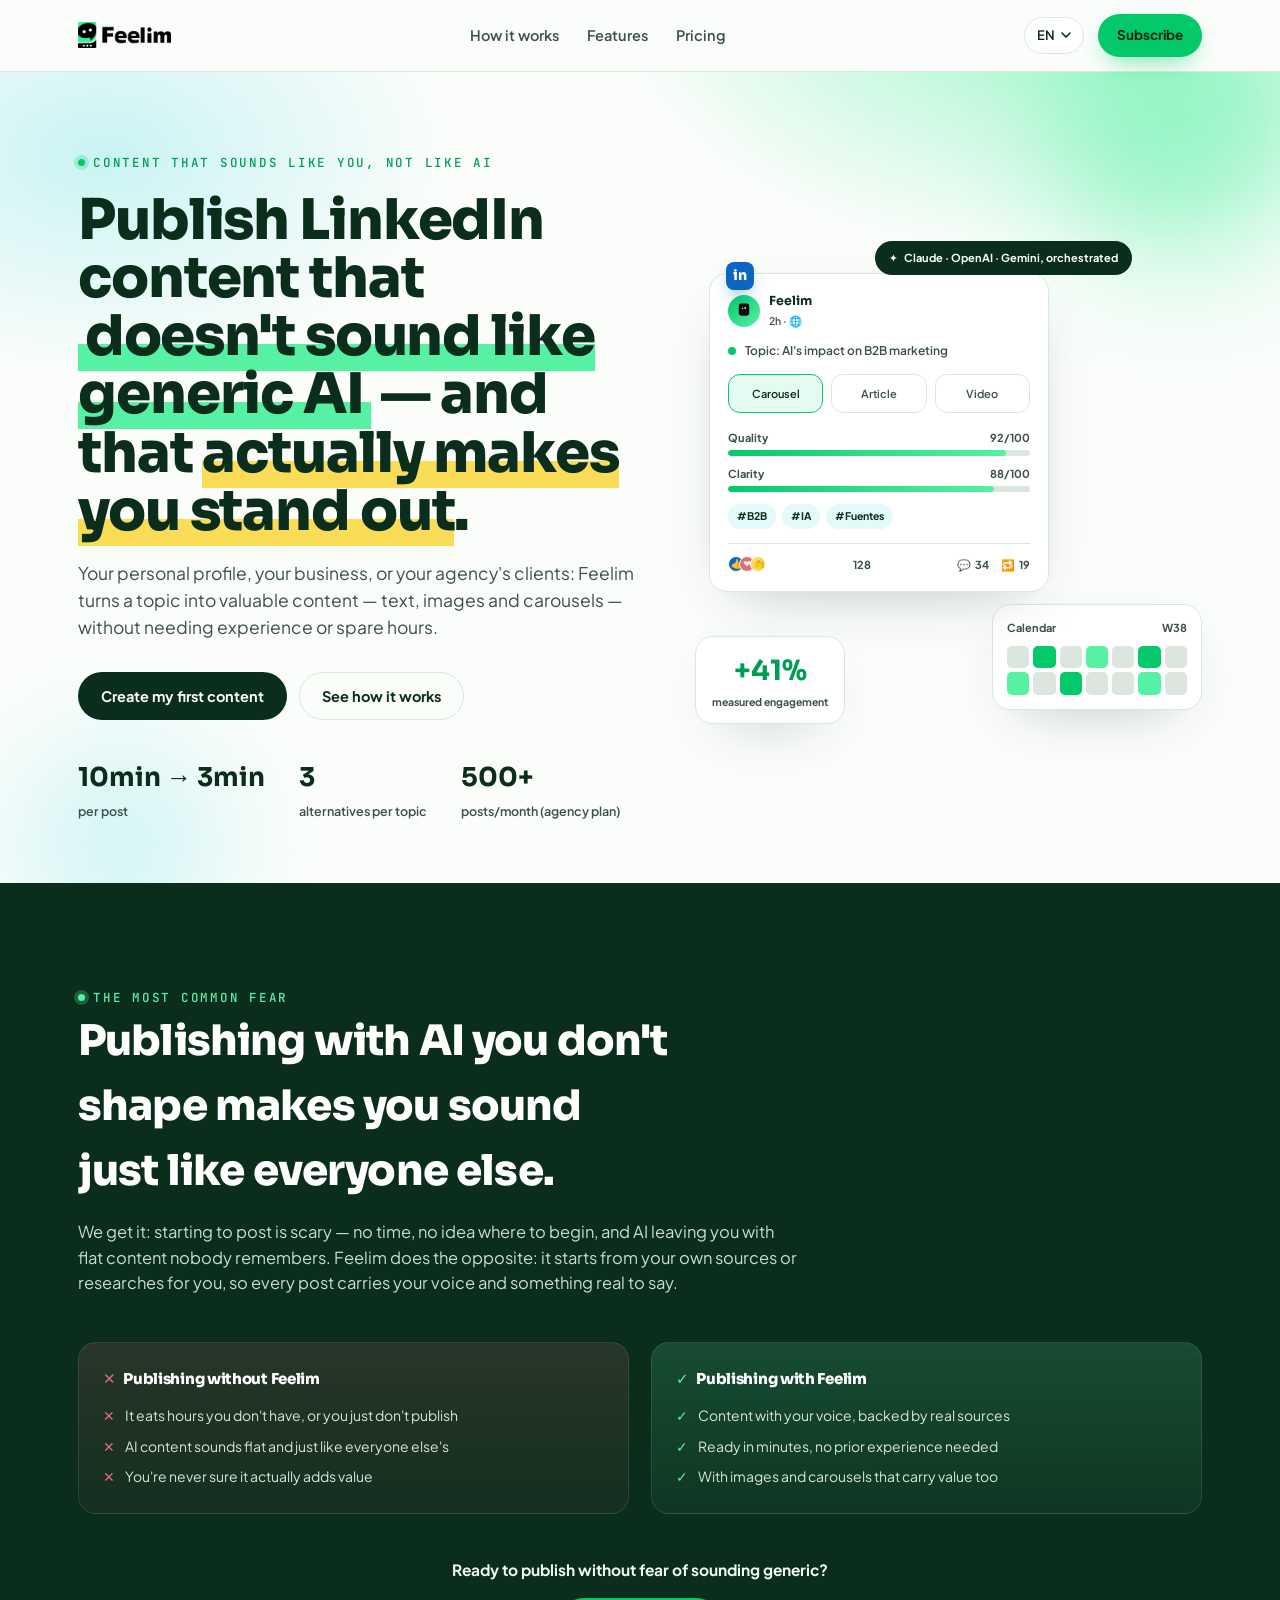
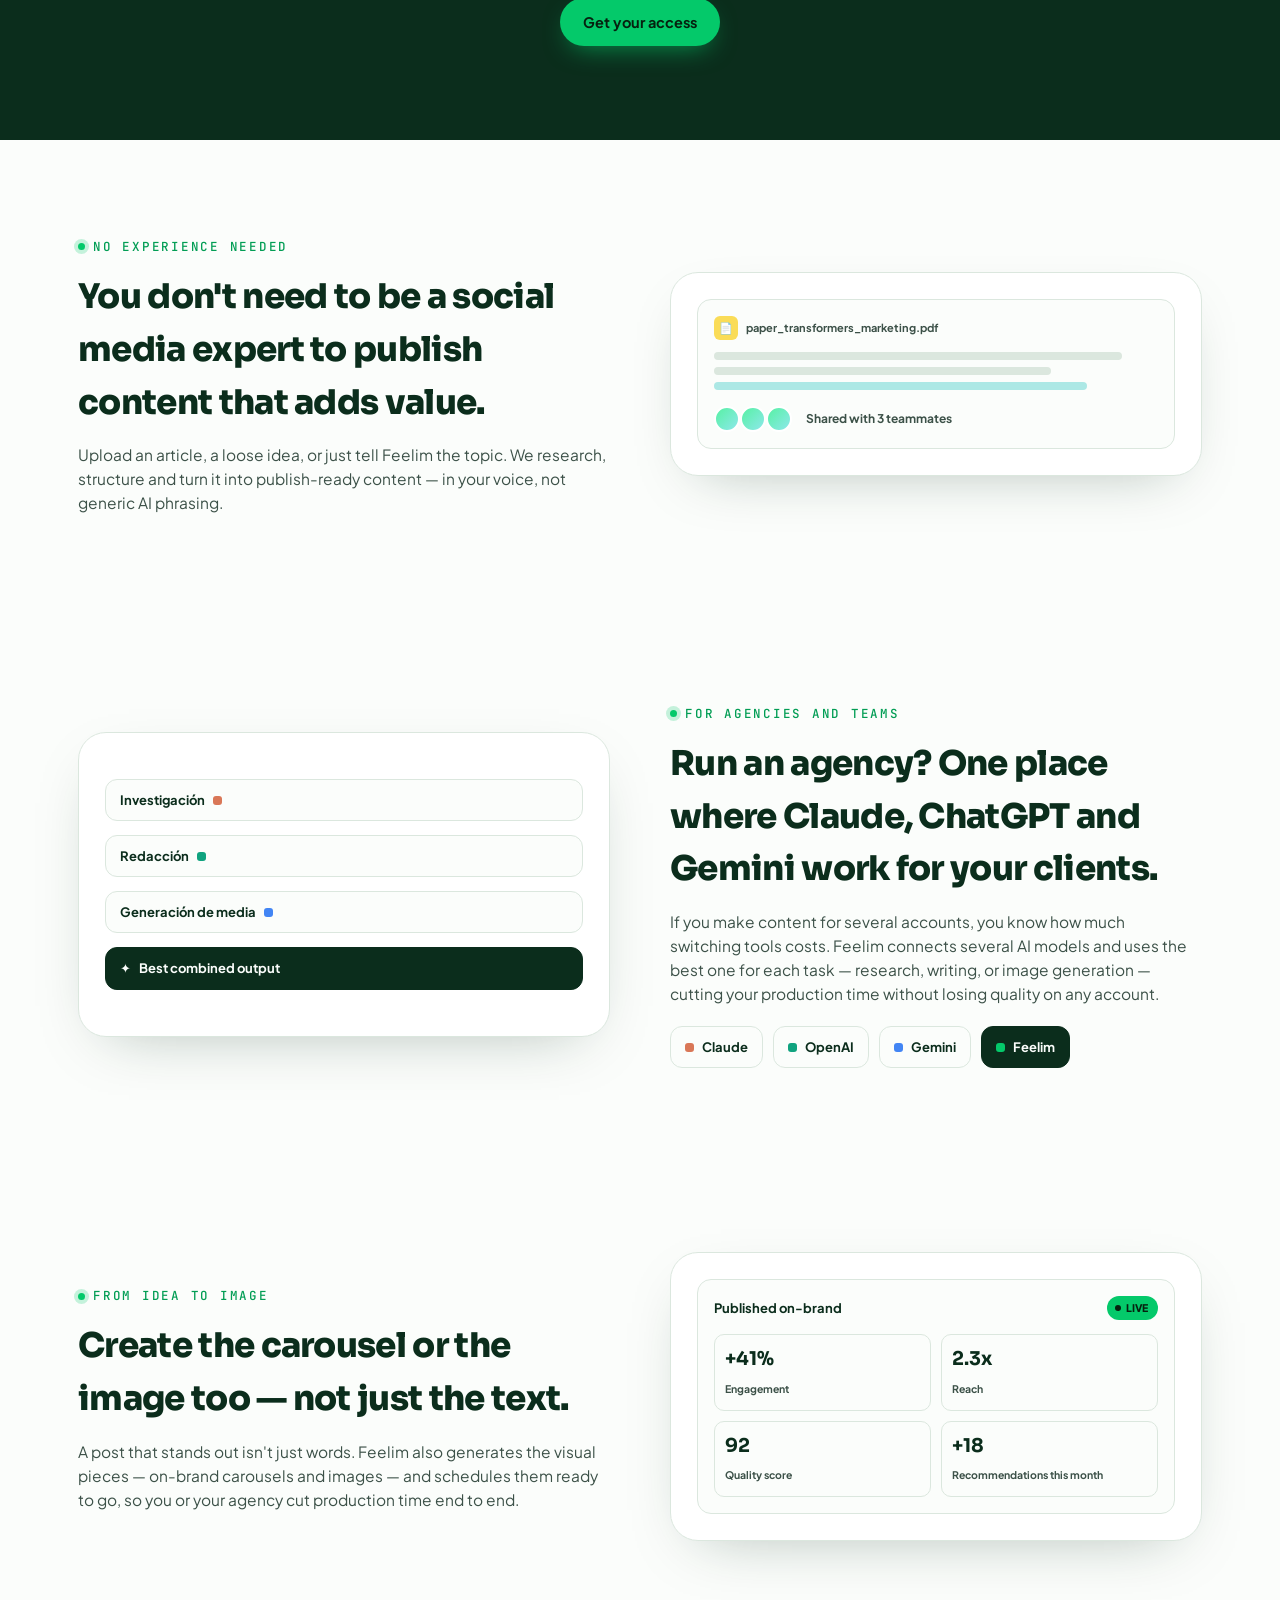
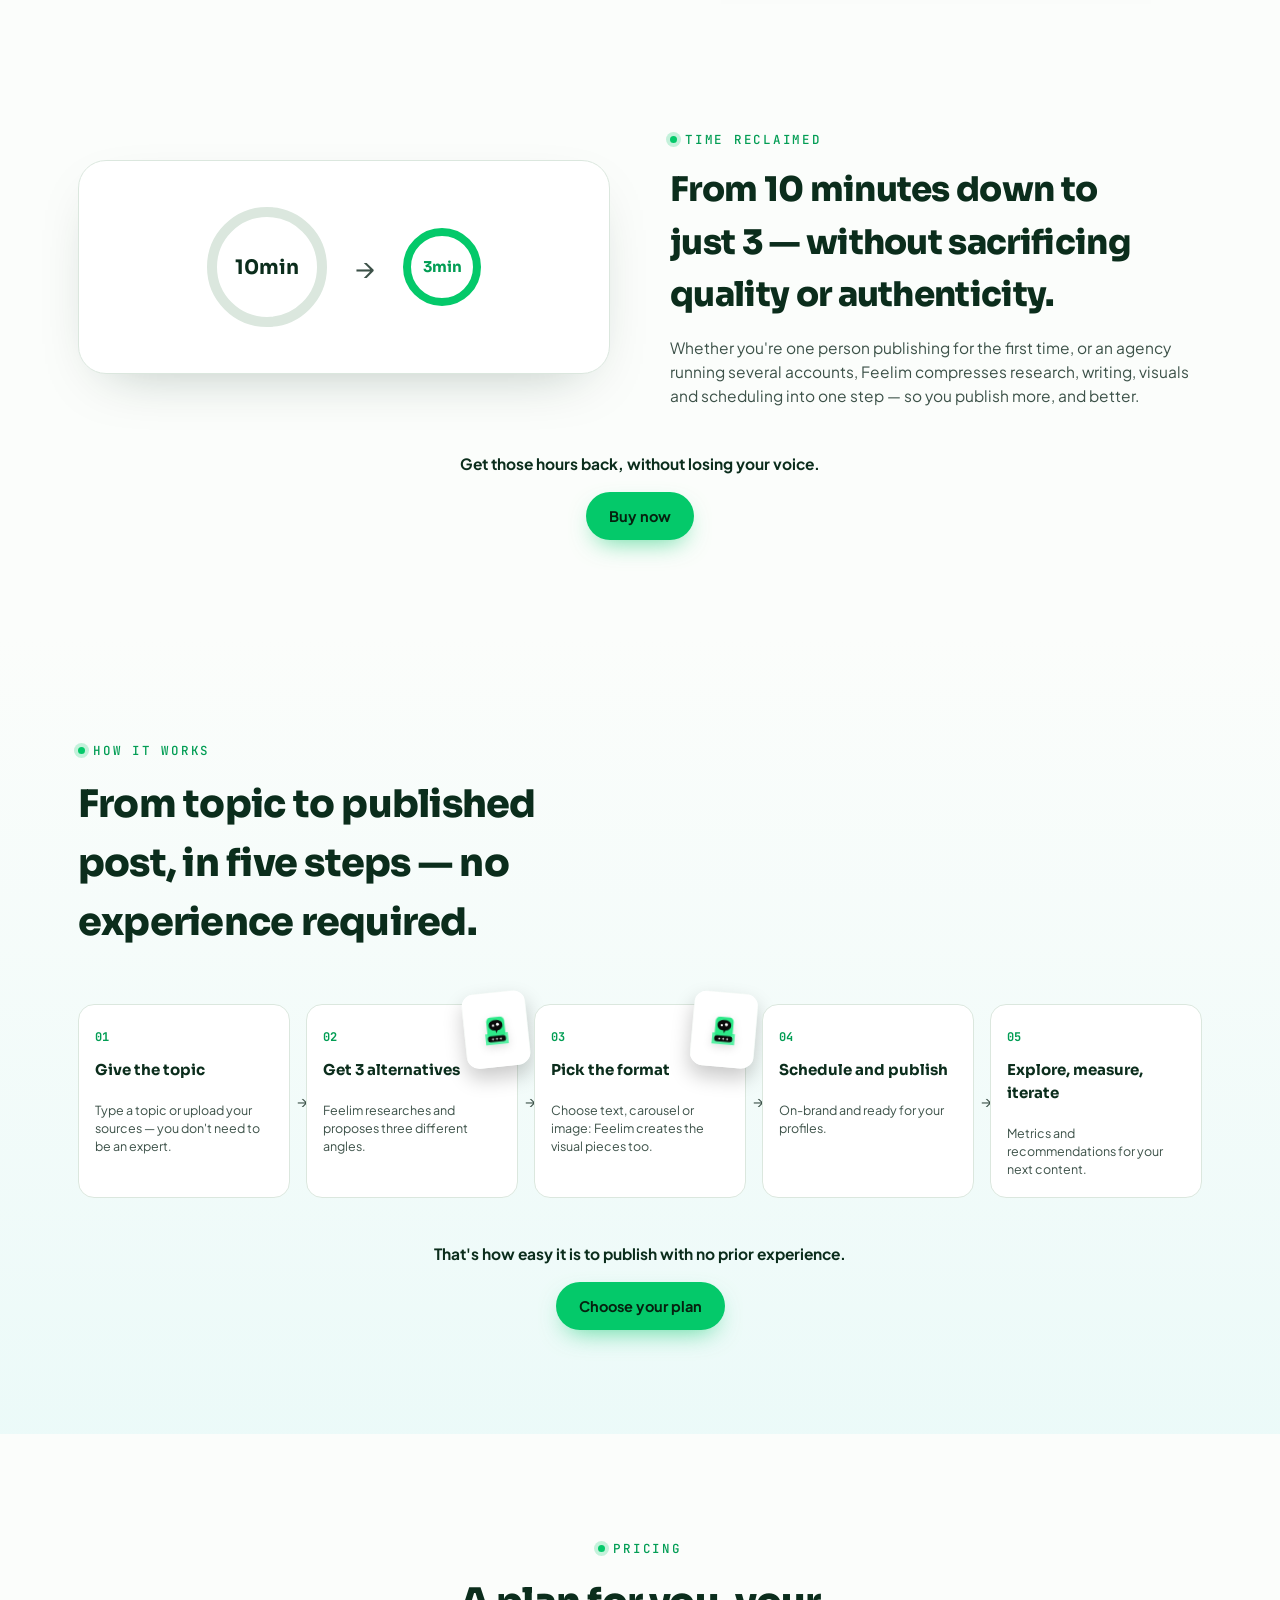
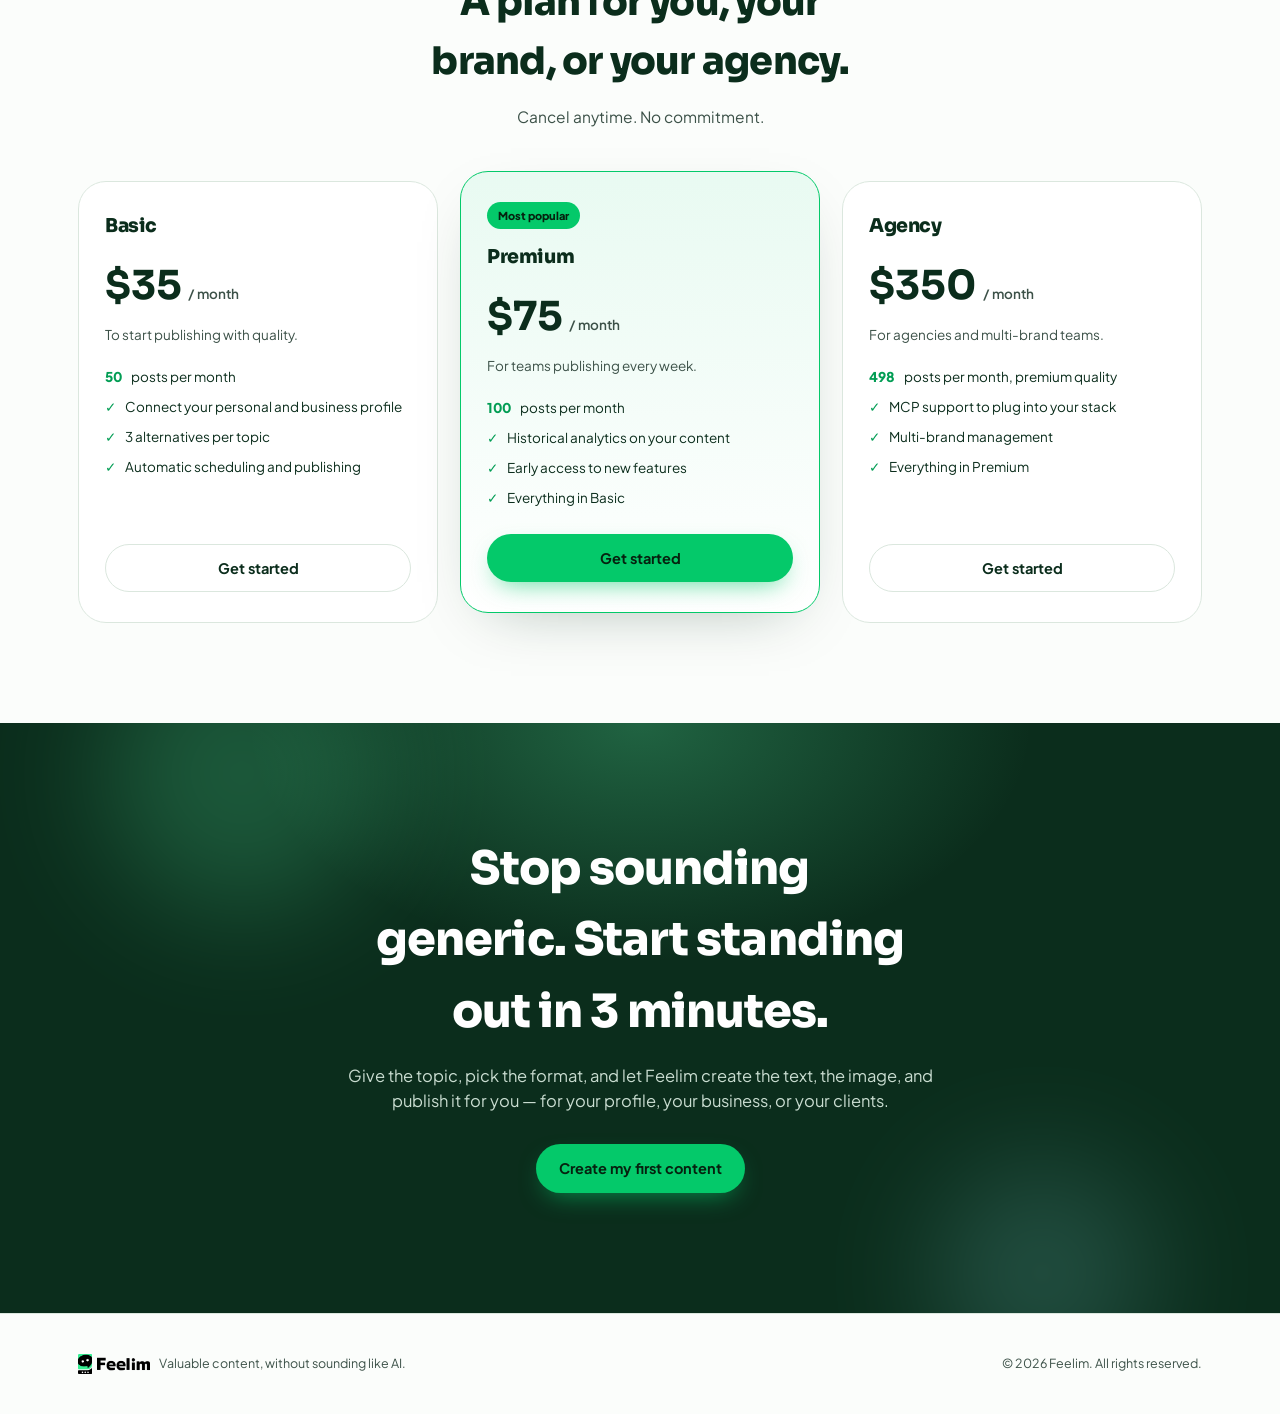
==== commit fabe1e92: "Refactor dark mode marker styles in index.html Updated dark mode styles for markers to remove backgr" ====
--- a/index.html
+++ b/index.html
@@ -105,27 +105,19 @@
     padding:0 .12em;
   }
   .mark-yellow{background:linear-gradient(180deg, transparent 62%, var(--yellow) 62%);}
-  /* Dark mode: the pale mint/yellow marker reads flat against a dark page, so we
-     brighten the marker and force dark ink on the marked words themselves —
-     same "highlighter" effect as light mode, just inverted. Applies at any
-     viewport width (desktop and mobile share this rule). */
+  /* Dark mode: no highlight bar — just plain (light) text, same as the rest
+     of the heading. The marker background is a light-mode-only effect. */
   @media (prefers-color-scheme: dark){
-    :root:not([data-theme="light"]) .mark{
-      background:linear-gradient(180deg, transparent 56%, #35e79b 56%);
-      color:#04150c;
+    :root:not([data-theme="light"]) .mark,
+    :root:not([data-theme="light"]) .mark-yellow{
+      background:none;
+      color:var(--ink);
     }
-    :root:not([data-theme="light"]) .mark-yellow{
-      background:linear-gradient(180deg, transparent 56%, #ffe066 56%);
-      color:#04150c;
-    }
-  }
-  :root[data-theme="dark"] .mark{
-    background:linear-gradient(180deg, transparent 56%, #35e79b 56%);
-    color:#04150c;
-  }
+  }
+  :root[data-theme="dark"] .mark,
   :root[data-theme="dark"] .mark-yellow{
-    background:linear-gradient(180deg, transparent 56%, #ffe066 56%);
-    color:#04150c;
+    background:none;
+    color:var(--ink);
   }
   .eyebrow{
     font-family:'JetBrains Mono', monospace;
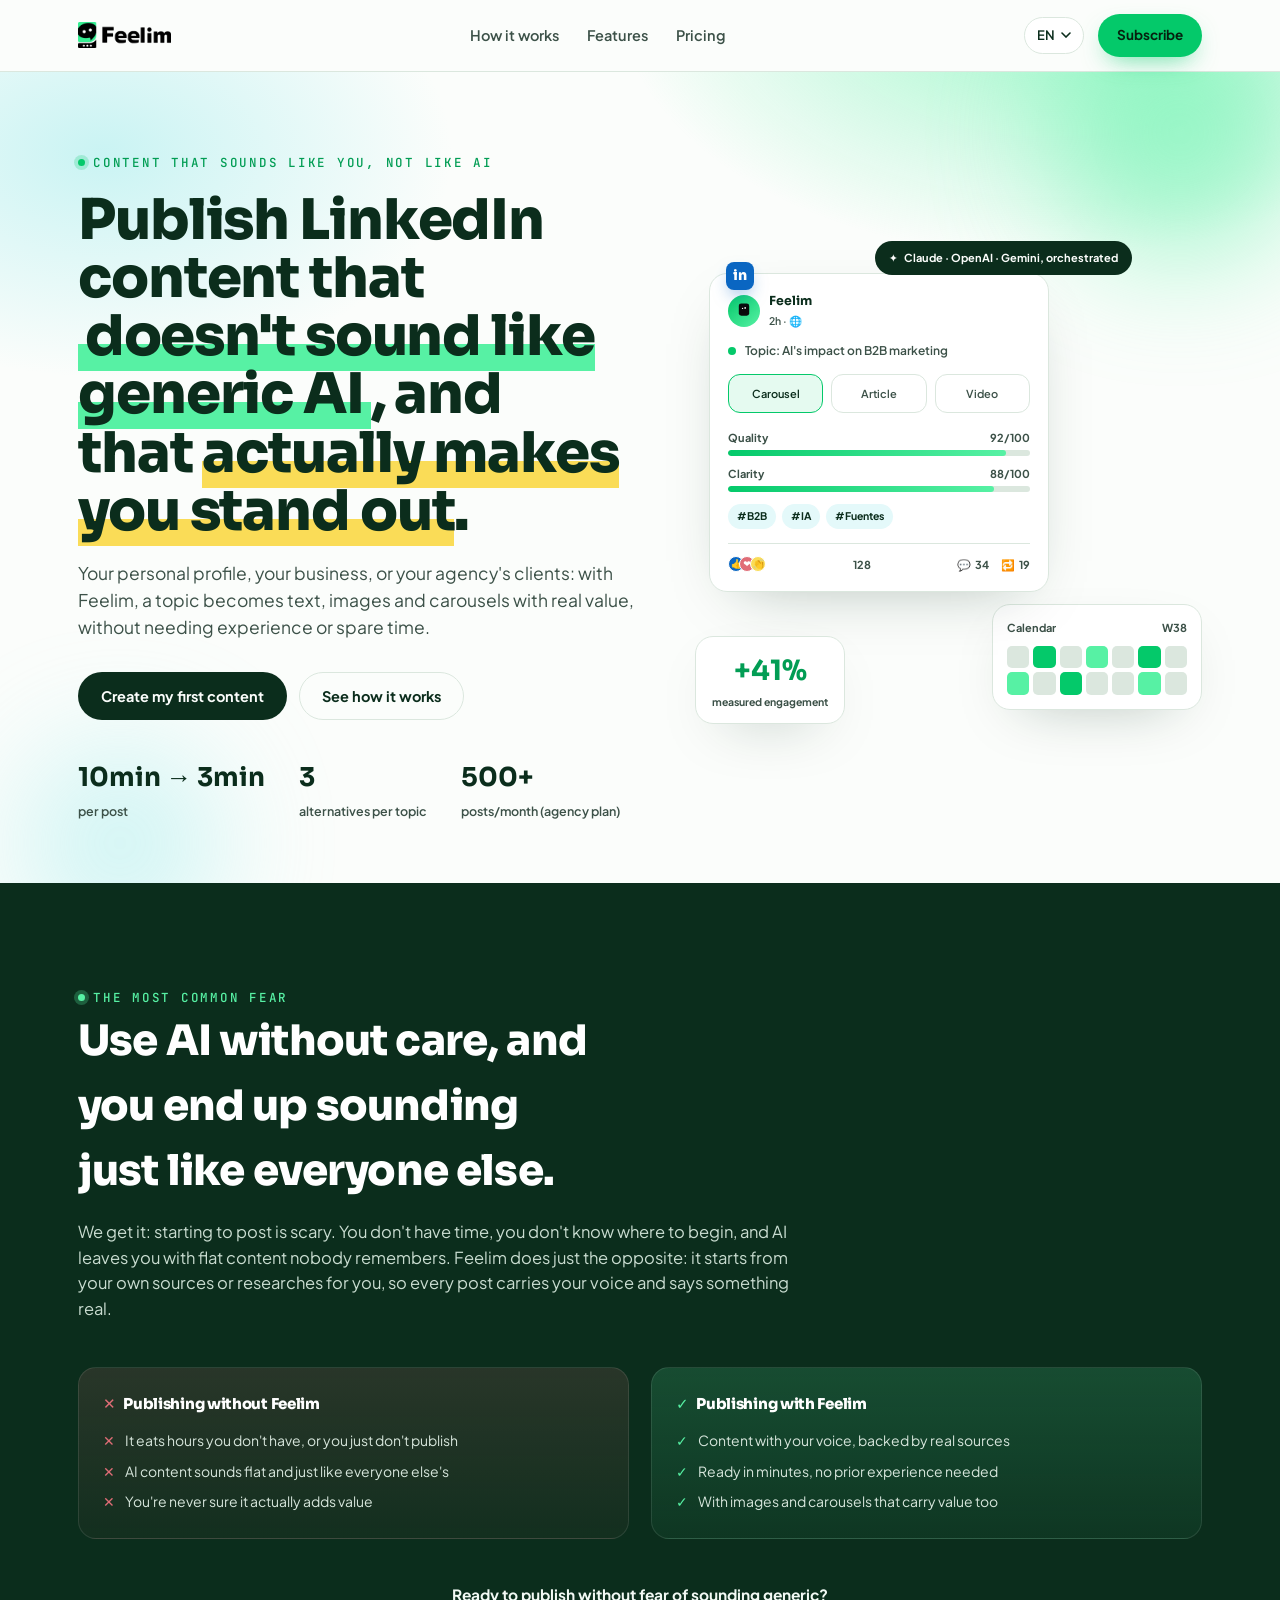
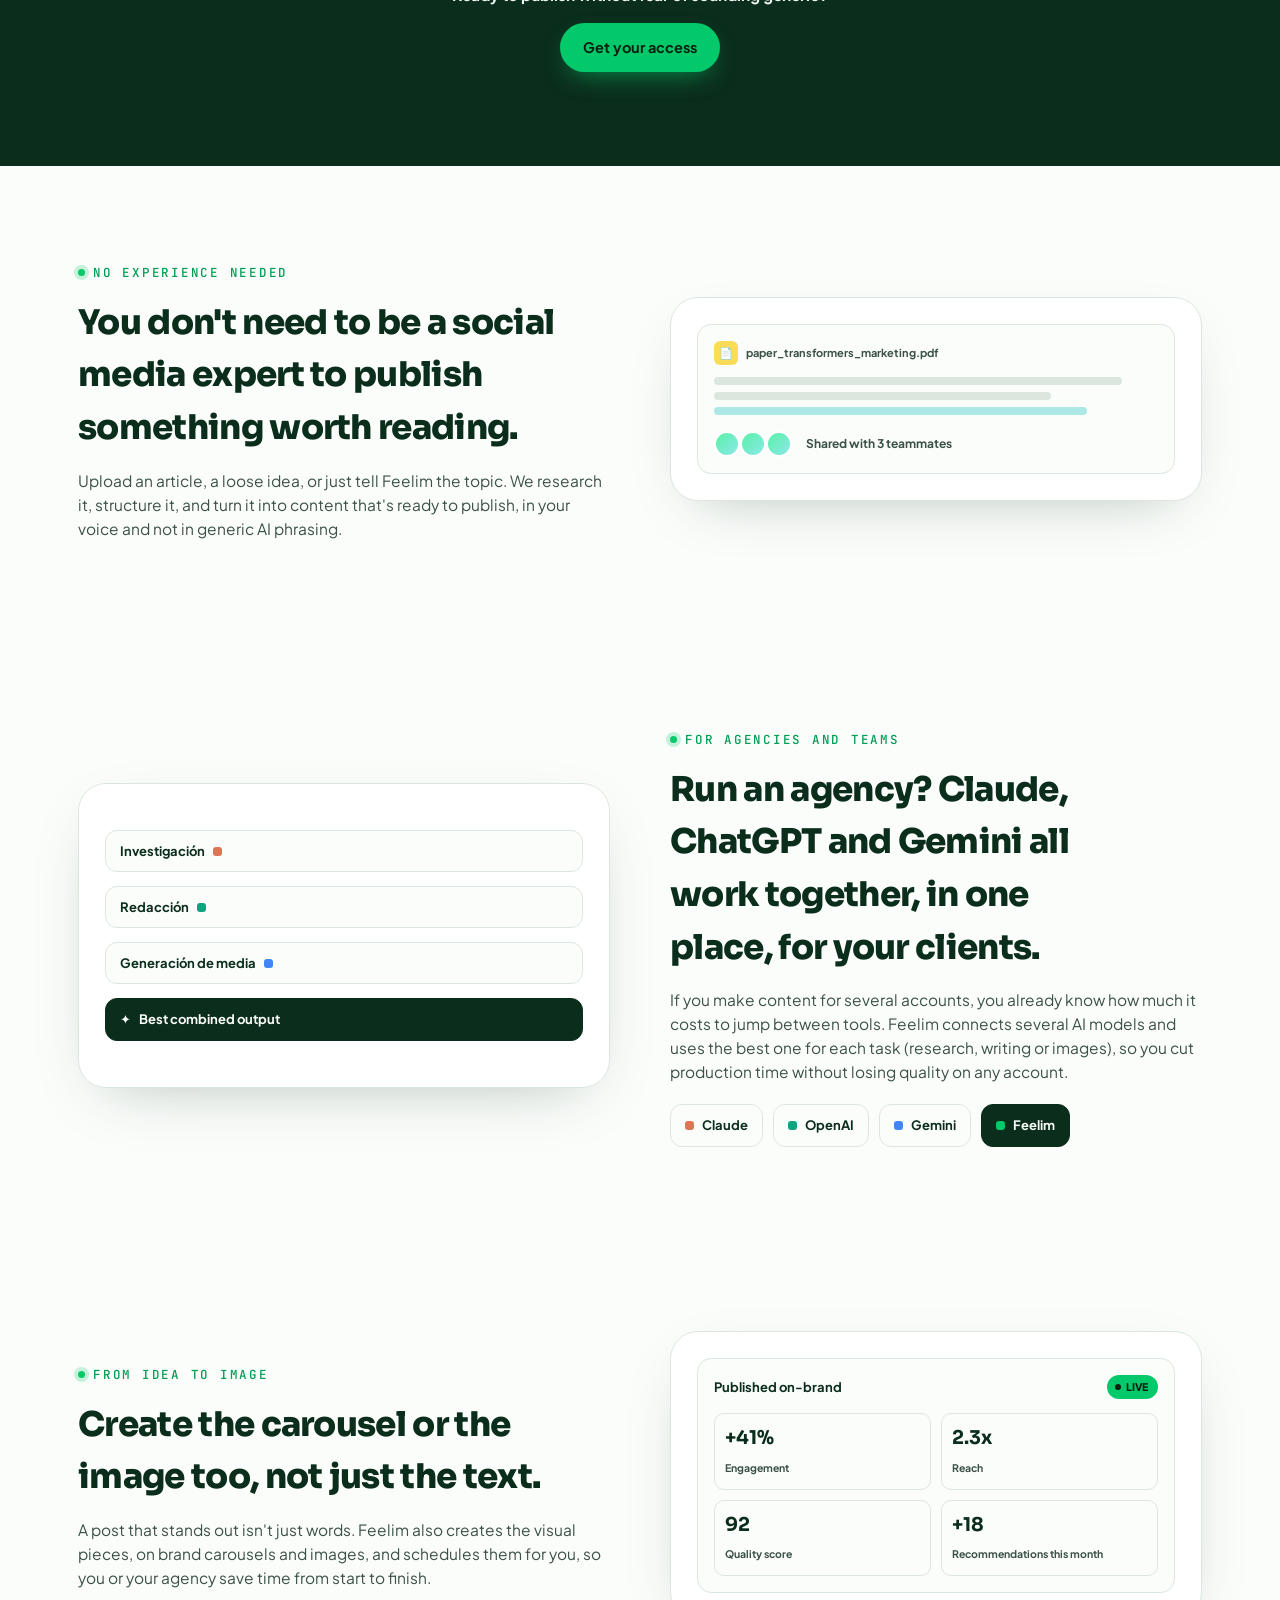
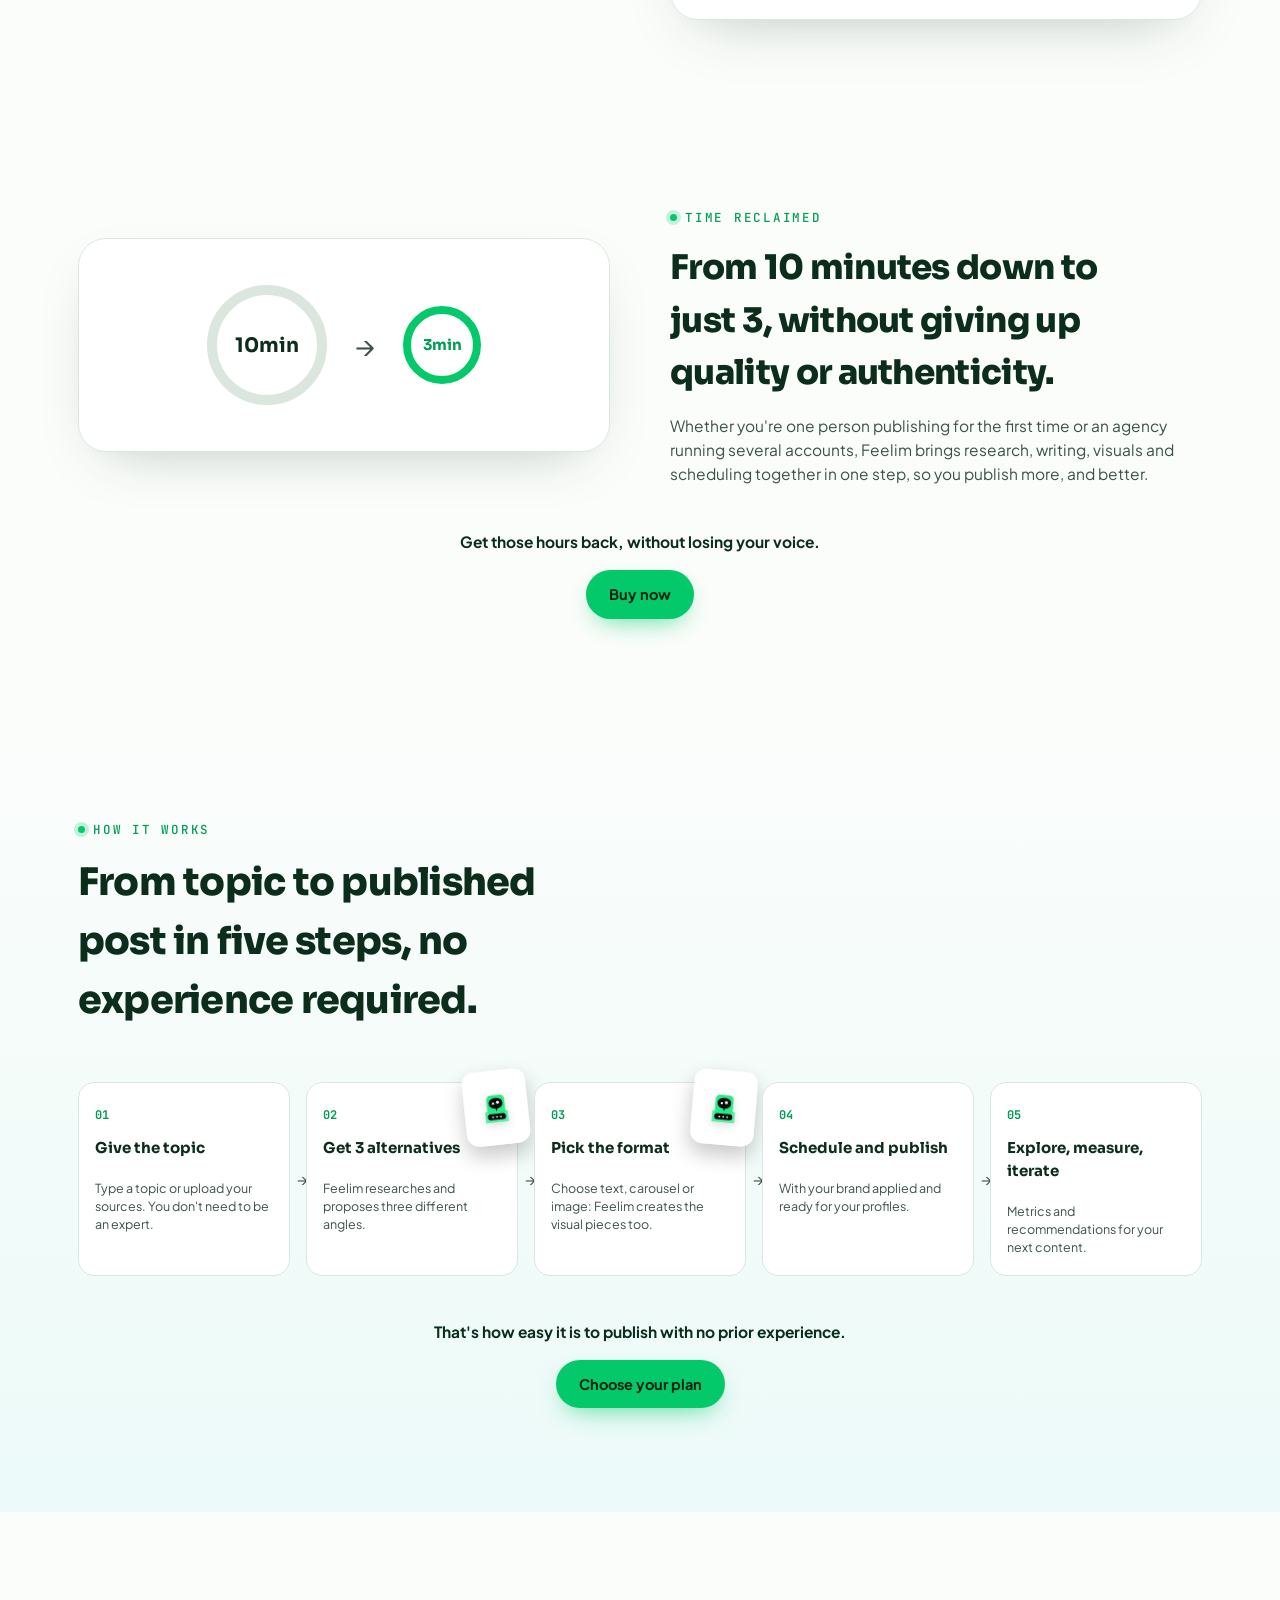
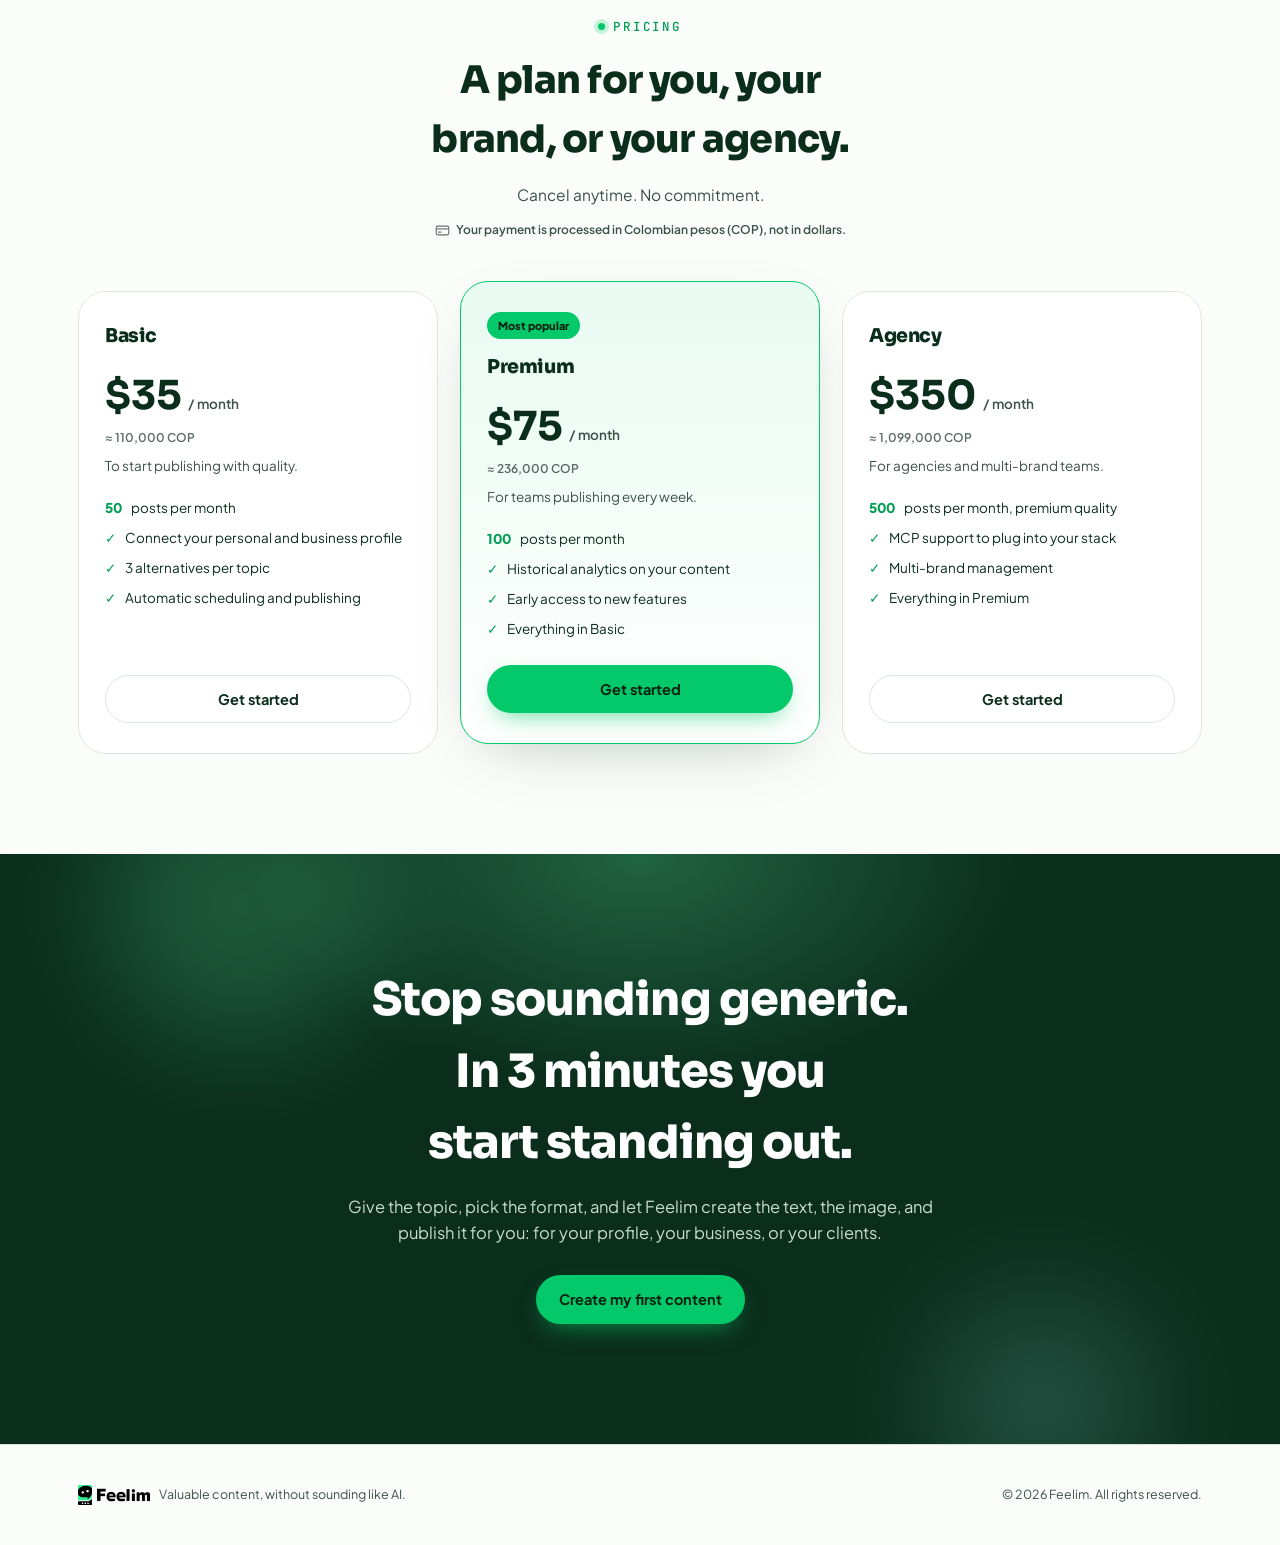
==== commit 505f0b6b: "Improve text" ====
--- a/index.html
+++ b/index.html
@@ -3,15 +3,15 @@
 <head>
 <meta charset="UTF-8">
 <meta name="viewport" content="width=device-width, initial-scale=1.0">
-<title>Feelim — Contenido que no suena a IA genérica</title>
-<meta name="description" content="Feelim convierte un tema en contenido de LinkedIn que no suena a IA genérica — texto, imágenes y carruseles, para tu perfil, tu empresa o tus clientes.">
+<title>Feelim: contenido que no suena a IA genérica</title>
+<meta name="description" content="Feelim convierte un tema en contenido de LinkedIn que no suena a IA genérica: texto, imágenes y carruseles para tu perfil, tu empresa o tus clientes.">
 
 <!-- Open Graph / WhatsApp, Facebook, LinkedIn link previews -->
 <meta property="og:type" content="website">
 <meta property="og:site_name" content="Feelim">
 <meta property="og:url" content="https://feelim.io/">
-<meta property="og:title" content="Feelim — Contenido que no suena a IA genérica">
-<meta property="og:description" content="Feelim convierte un tema en contenido de LinkedIn que no suena a IA genérica — texto, imágenes y carruseles, para tu perfil, tu empresa o tus clientes.">
+<meta property="og:title" content="Feelim: contenido que no suena a IA genérica">
+<meta property="og:description" content="Feelim convierte un tema en contenido de LinkedIn que no suena a IA genérica: texto, imágenes y carruseles para tu perfil, tu empresa o tus clientes.">
 <meta property="og:image" content="https://feelim.io/og-image.jpg">
 <meta property="og:image:width" content="1200">
 <meta property="og:image:height" content="630">
@@ -20,8 +20,8 @@
 
 <!-- Twitter/X Card -->
 <meta name="twitter:card" content="summary_large_image">
-<meta name="twitter:title" content="Feelim — Contenido que no suena a IA genérica">
-<meta name="twitter:description" content="Feelim convierte un tema en contenido de LinkedIn que no suena a IA genérica — texto, imágenes y carruseles, para tu perfil, tu empresa o tus clientes.">
+<meta name="twitter:title" content="Feelim: contenido que no suena a IA genérica">
+<meta name="twitter:description" content="Feelim convierte un tema en contenido de LinkedIn que no suena a IA genérica: texto, imágenes y carruseles para tu perfil, tu empresa o tus clientes.">
 <meta name="twitter:image" content="https://feelim.io/og-image.jpg">
 
 <link rel="icon" type="image/png" href="https://feelim.io/favicon.png">
@@ -591,6 +591,9 @@
   .price{display:flex;align-items:baseline;gap:6px;margin-top:14px;}
   .price b{font-family:'Sora';font-size:40px;}
   .price span{color:var(--ink-soft);font-size:13.5px;font-weight:600;}
+  .price-cop{display:block;color:var(--ink-soft);font-size:12px;font-weight:600;margin-top:2px;opacity:.85;}
+  .price-note{display:flex;align-items:center;gap:6px;color:var(--ink-soft);font-size:12px;font-weight:600;margin-top:14px;justify-content:center;}
+  .price-note svg{flex:none;opacity:.8;}
   .plan-desc{color:var(--ink-soft);font-size:13.5px;margin-top:8px;}
   .plan ul{list-style:none;padding:0;margin:22px 0 26px;display:flex;flex-direction:column;gap:11px;flex:1;}
   .plan li{font-size:13.5px;display:flex;gap:9px;line-height:1.4;}
@@ -732,8 +735,8 @@
     <div class="wrap hero-grid">
       <div>
         <span class="eyebrow" data-i18n="hero_eyebrow">CONTENIDO QUE SUENA A TI, NO A IA</span>
-        <h1 data-i18n-html="hero_title">Publica en LinkedIn contenido que <span class="mark">no suena a IA genérica</span> — y que <span class="mark-yellow">de verdad te hace destacar</span>.</h1>
-        <p class="hero-sub" data-i18n="hero_sub">Tu perfil personal, tu empresa o los clientes de tu agencia: Feelim convierte un tema en contenido de valor — texto, imágenes y carruseles — sin que necesites experiencia ni horas libres.</p>
+        <h1 data-i18n-html="hero_title">Publica en LinkedIn contenido que <span class="mark">no suena a IA genérica</span>, y que <span class="mark-yellow">de verdad te hace destacar</span>.</h1>
+        <p class="hero-sub" data-i18n="hero_sub">Tu perfil personal, tu empresa o los clientes de tu agencia: con Feelim conviertes un tema en textos, imágenes y carruseles con valor real, sin necesitar experiencia ni tiempo libre.</p>
         <div class="hero-ctas">
           <a class="btn btn-primary" href="#precios" data-i18n="hero_cta_primary">Crear mi primer contenido</a>
           <a class="btn btn-ghost" href="#como-funciona" data-i18n="hero_cta_secondary">Ver cómo funciona</a>
@@ -809,31 +812,31 @@
   <!-- PAIN -->
   <section class="pain">
     <div class="wrap">
-      <span class="eyebrow reveal" data-i18n="pain_eyebrow">EL PROBLEMA</span>
-      <h2 class="reveal" data-i18n="pain_title">El "AI slop" ya le está costando credibilidad a tu marca.</h2>
-      <p class="pain-body reveal" data-i18n="pain_body">Lo comprobamos: el contenido generado sin calidad ni respaldo daña la percepción de una marca. Feelim toma el camino contrario — puedes traer tus propias fuentes o dejar que Feelim consulte la web para profundizar de verdad en el tema antes de escribir una sola línea.</p>
+      <span class="eyebrow reveal" data-i18n="pain_eyebrow">EL MIEDO MÁS COMÚN</span>
+      <h2 class="reveal" data-i18n="pain_title">Si usas la IA sin cuidado, terminas sonando igual que todos.</h2>
+      <p class="pain-body reveal" data-i18n="pain_body">Lo sabemos: empezar a publicar da miedo. No tienes tiempo, no sabes por dónde arrancar, y la IA te deja con un contenido plano que nadie recuerda. Feelim hace justo lo contrario: parte de tus propias fuentes o investiga por ti, para que cada publicación tenga tu voz y diga algo real.</p>
 
       <div class="compare" data-stagger>
         <div class="compare-card compare-bad tilt reveal-left">
-          <h3><span class="tag-x">✕</span> <span data-i18n="pain_bad_title">Contenido genérico de IA</span></h3>
+          <h3><span class="tag-x">✕</span> <span data-i18n="pain_bad_title">Publicar sin Feelim</span></h3>
           <ul>
-            <li><span class="tag-x">✕</span><span data-i18n="pain_bad_1">Datos inventados o desactualizados, sin fuente citable</span></li>
-            <li><span class="tag-x">✕</span><span data-i18n="pain_bad_2">El mismo tono plano en cada publicación</span></li>
-            <li><span class="tag-x">✕</span><span data-i18n="pain_bad_3">Horas revisando antes de publicar algo presentable</span></li>
+            <li><span class="tag-x">✕</span><span data-i18n="pain_bad_1">Te toma horas que no tienes, o simplemente no publicas</span></li>
+            <li><span class="tag-x">✕</span><span data-i18n="pain_bad_2">El contenido con IA suena plano e igual al de todos</span></li>
+            <li><span class="tag-x">✕</span><span data-i18n="pain_bad_3">No sabes si lo que escribiste realmente aporta valor</span></li>
           </ul>
         </div>
         <div class="compare-card compare-good tilt reveal-right">
-          <h3><span class="tag-ok">✓</span> <span data-i18n="pain_good_title">Contenido con Feelim</span></h3>
+          <h3><span class="tag-ok">✓</span> <span data-i18n="pain_good_title">Publicar con Feelim</span></h3>
           <ul>
-            <li><span class="tag-ok">✓</span><span data-i18n="pain_good_1">Tus fuentes, papers o investigación web como base</span></li>
-            <li><span class="tag-ok">✓</span><span data-i18n="pain_good_2">Puntuación de calidad y claridad antes de publicar</span></li>
-            <li><span class="tag-ok">✓</span><span data-i18n="pain_good_3">Listo para compartir en minutos, no en horas</span></li>
+            <li><span class="tag-ok">✓</span><span data-i18n="pain_good_1">Contenido con tu voz, respaldado en fuentes reales</span></li>
+            <li><span class="tag-ok">✓</span><span data-i18n="pain_good_2">Listo en minutos, sin necesitar experiencia previa</span></li>
+            <li><span class="tag-ok">✓</span><span data-i18n="pain_good_3">Con imágenes y carruseles que también transmiten valor</span></li>
           </ul>
         </div>
       </div>
 
       <div class="mini-cta on-dark reveal">
-        <p data-i18n="cta_pain_lead">¿Listo para dejar atrás el contenido genérico?</p>
+        <p data-i18n="cta_pain_lead">¿Listo para publicar sin miedo a sonar genérico?</p>
         <a class="btn btn-accent btn-shine" href="#precios" data-i18n="cta_pain_btn">Adquiere tu acceso</a>
       </div>
     </div>
@@ -843,9 +846,9 @@
   <section class="value" id="valor">
     <div class="wrap value-row">
       <div class="value-copy reveal-left">
-        <span class="eyebrow" data-i18n="v2_eyebrow">DE LA CIENCIA AL FEED</span>
-        <h2 data-i18n="v2_title">Convierte papers científicos en contenido que tu equipo sí comparte.</h2>
-        <p data-i18n="v2_body">Sube el estudio, el informe o el paper que quieres divulgar. Feelim reduce el esfuerzo de traducirlo a un lenguaje que tu equipo de marketing pueda usar de inmediato — y le da a tus colegas algo que de verdad quieren compartir.</p>
+        <span class="eyebrow" data-i18n="v2_eyebrow">SIN EXPERIENCIA, SIN PROBLEMA</span>
+        <h2 data-i18n="v2_title">No necesitas ser experto en redes sociales para publicar algo que valga la pena.</h2>
+        <p data-i18n="v2_body">Sube un artículo, una idea suelta o simplemente cuéntale el tema a Feelim. Nosotros investigamos, lo organizamos y lo convertimos en contenido listo para publicar, con tu voz y no con frases genéricas de IA.</p>
       </div>
       <div class="value-visual tilt reveal-right">
         <div class="doc-mock">
@@ -864,9 +867,9 @@
   <section class="value">
     <div class="wrap value-row rev">
       <div class="value-copy reveal-right">
-        <span class="eyebrow" data-i18n="v3_eyebrow">INTELIGENCIA COMBINADA</span>
-        <h2 data-i18n="v3_title">Usas Claude, ChatGPT, Gemini... nosotros los integramos con inteligencia.</h2>
-        <p data-i18n="v3_body">No apostamos por un solo modelo. Feelim orquesta varios motores de IA y usa lo mejor de cada uno según la tarea — investigar, redactar, verificar o generar media — para que el resultado sea mejor que cualquiera por separado.</p>
+        <span class="eyebrow" data-i18n="v3_eyebrow">PARA AGENCIAS Y EQUIPOS</span>
+        <h2 data-i18n="v3_title">¿Tienes una agencia? Claude, ChatGPT y Gemini trabajan juntos, en un solo lugar, para tus clientes.</h2>
+        <p data-i18n="v3_body">Si haces contenido para varias cuentas, ya sabes lo que cuesta saltar entre herramientas. Feelim conecta varios modelos de IA y usa el mejor para cada tarea (investigación, redacción o imágenes), así reduces tu tiempo de producción sin perder calidad en ninguna cuenta.</p>
         <div class="model-chips">
           <span class="chip claude"><i></i>Claude</span>
           <span class="chip openai"><i></i>OpenAI</span>
@@ -889,9 +892,9 @@
   <section class="value">
     <div class="wrap value-row">
       <div class="value-copy reveal-left">
-        <span class="eyebrow" data-i18n="v4_eyebrow">PUBLICA Y APRENDE</span>
-        <h2 data-i18n="v4_title">Publicación automática con tu marca, y recomendaciones para iterar.</h2>
-        <p data-i18n="v4_body">Feelim publica con calidad y aplica tu identidad de marca en cada pieza. Explora resultados, mide el impacto real y, después del primer mes, recibe métricas y recomendaciones concretas para mejorar tu próximo contenido.</p>
+        <span class="eyebrow" data-i18n="v4_eyebrow">DE LA IDEA A LA IMAGEN</span>
+        <h2 data-i18n="v4_title">Crea también el carrusel o la imagen, no solo el texto.</h2>
+        <p data-i18n="v4_body">Una publicación que destaca no es solo palabras. Feelim también crea las piezas visuales, carruseles e imágenes con tu marca, y las deja programadas para que tú o tu agencia ahorren tiempo de principio a fin.</p>
       </div>
       <div class="value-visual tilt reveal-right">
         <div class="publish-mock">
@@ -915,8 +918,8 @@
     <div class="wrap value-row rev">
       <div class="value-copy reveal-right">
         <span class="eyebrow" data-i18n="v5_eyebrow">TIEMPO RECUPERADO</span>
-        <h2 data-i18n="v5_title">De 10 minutos a solo 3 para crear contenido de valor.</h2>
-        <p data-i18n="v5_body">Cada publicación te costaba investigación, redacción, revisión y programación por separado. Feelim comprime ese proceso completo sin sacrificar calidad, para que tu equipo publique más y piense más.</p>
+        <h2 data-i18n="v5_title">De 10 minutos a solo 3, sin sacrificar calidad ni autenticidad.</h2>
+        <p data-i18n="v5_body">Seas una sola persona publicando por primera vez o una agencia con varias cuentas, Feelim junta investigación, redacción, visuales y programación en un solo paso, para que publiques más y mejor.</p>
       </div>
       <div class="value-visual tilt reveal-left">
         <div class="clock-visual">
@@ -928,7 +931,7 @@
     </div>
     <div class="wrap">
       <div class="mini-cta on-light reveal">
-        <p data-i18n="cta_value_lead">Recupera esas horas, desde hoy.</p>
+        <p data-i18n="cta_value_lead">Recupera esas horas, sin perder tu voz.</p>
         <a class="btn btn-accent btn-shine" href="#precios" data-i18n="cta_value_btn">Comprar ahora</a>
       </div>
     </div>
@@ -939,10 +942,10 @@
     <div class="wrap">
       <div class="how-head reveal">
         <span class="eyebrow" data-i18n="how_eyebrow">CÓMO FUNCIONA</span>
-        <h2 data-i18n="how_title">Del tema a la publicación, en cinco pasos.</h2>
+        <h2 data-i18n="how_title">Del tema al contenido publicado en cinco pasos, sin experiencia previa.</h2>
       </div>
       <div class="steps" data-stagger>
-        <div class="step tilt reveal-scale"><span class="n">01</span><h4 data-i18n="how_1_title">Da el tema</h4><p data-i18n="how_1_body">Escribe el tema o sube tus fuentes y papers.</p></div>
+        <div class="step tilt reveal-scale"><span class="n">01</span><h4 data-i18n="how_1_title">Da el tema</h4><p data-i18n="how_1_body">Escribe el tema o sube tus fuentes. No necesitas ser experto.</p></div>
         <div class="step tilt reveal-scale">
           <div class="mascot-badge badge-thinking" aria-hidden="true">
             <div class="feelim-anim-thinking">
@@ -996,14 +999,14 @@
               </div>
             </div>
           </div>
-          <span class="n">03</span><h4 data-i18n="how_3_title">Elige el formato</h4><p data-i18n="how_3_body">Escoge la media que más te guste: texto, carrusel o video.</p>
+          <span class="n">03</span><h4 data-i18n="how_3_title">Elige el formato</h4><p data-i18n="how_3_body">Elige texto, carrusel o imagen: Feelim crea también las piezas visuales.</p>
         </div>
         <div class="step tilt reveal-scale"><span class="n">04</span><h4 data-i18n="how_4_title">Programa y publica</h4><p data-i18n="how_4_body">Con tu marca aplicada, listo para tus perfiles.</p></div>
         <div class="step tilt reveal-scale"><span class="n">05</span><h4 data-i18n="how_5_title">Explora, mide, itera</h4><p data-i18n="how_5_body">Métricas y recomendaciones para el próximo contenido.</p></div>
       </div>
 
       <div class="mini-cta on-light reveal">
-        <p data-i18n="cta_how_lead">Así de simple es empezar a publicar mejor.</p>
+        <p data-i18n="cta_how_lead">Así de fácil es publicar sin experiencia previa.</p>
         <a class="btn btn-accent btn-shine" href="#precios" data-i18n="cta_how_btn">Escoge tu plan</a>
       </div>
     </div>
@@ -1014,13 +1017,18 @@
     <div class="wrap">
       <div class="pricing-head reveal">
         <span class="eyebrow" data-i18n="pricing_eyebrow">PRECIOS</span>
-        <h2 data-i18n="pricing_title">Un plan para cada etapa de tu contenido.</h2>
+        <h2 data-i18n="pricing_title">Un plan para ti, tu marca o tu agencia.</h2>
         <p data-i18n="pricing_sub">Cancela cuando quieras. Sin permanencia.</p>
+        <div class="price-note">
+          <svg width="15" height="15" viewBox="0 0 24 24" fill="none" xmlns="http://www.w3.org/2000/svg" aria-hidden="true"><rect x="2" y="5" width="20" height="14" rx="2.5" stroke="currentColor" stroke-width="1.8"/><path d="M2 9.5H22" stroke="currentColor" stroke-width="1.8"/><path d="M5.5 14.5H9.5" stroke="currentColor" stroke-width="1.8" stroke-linecap="round"/></svg>
+          <span data-i18n="pricing_note">El pago se procesa en pesos colombianos (COP), no en dólares.</span>
+        </div>
       </div>
       <div class="plans" data-stagger>
         <div class="plan tilt reveal-scale" data-tilt-base="">
           <h3 data-i18n="plan1_name">Básico</h3>
           <div class="price"><b>$35</b><span data-i18n="plan_period">/ mes</span></div>
+          <span class="price-cop" data-i18n="plan1_cop">≈ $110.000 COP</span>
           <p class="plan-desc" data-i18n="plan1_desc">Para empezar a publicar con calidad.</p>
           <ul>
             <li><b class="count">50</b> <span data-i18n="plan1_f1">publicaciones al mes</span></li>
@@ -1034,6 +1042,7 @@
           <span class="plan-badge" data-i18n="plan2_badge">Más elegido</span>
           <h3 data-i18n="plan2_name">Premium</h3>
           <div class="price"><b>$75</b><span data-i18n="plan_period">/ mes</span></div>
+          <span class="price-cop" data-i18n="plan2_cop">≈ $236.000 COP</span>
           <p class="plan-desc" data-i18n="plan2_desc">Para equipos que publican cada semana.</p>
           <ul>
             <li><b class="count">100</b> <span data-i18n="plan2_f1">publicaciones al mes</span></li>
@@ -1046,6 +1055,7 @@
         <div class="plan tilt reveal-scale" data-tilt-base="">
           <h3 data-i18n="plan3_name">Agencias</h3>
           <div class="price"><b>$350</b><span data-i18n="plan_period">/ mes</span></div>
+          <span class="price-cop" data-i18n="plan3_cop">≈ $1.099.000 COP</span>
           <p class="plan-desc" data-i18n="plan3_desc">Para agencias y equipos con varias marcas.</p>
           <ul>
             <li><b class="count">500</b> <span data-i18n="plan3_f1">publicaciones al mes, calidad premium</span></li>
@@ -1064,8 +1074,8 @@
     <span class="orb orb-final-a" aria-hidden="true"></span>
     <span class="orb orb-final-b" aria-hidden="true"></span>
     <div class="wrap final-inner reveal">
-      <h2 data-i18n="final_title">Tu próximo contenido de valor toma 3 minutos.</h2>
-      <p data-i18n="final_sub">Da el tema, elige la alternativa que más te guste, y deja que Feelim programe, publique e impacte por ti.</p>
+      <h2 data-i18n="final_title">Deja de sonar genérico. En 3 minutos empiezas a destacar.</h2>
+      <p data-i18n="final_sub">Da el tema, elige el formato y deja que Feelim cree el texto, la imagen y publique por ti: para tu perfil, tu empresa o tus clientes.</p>
       <div class="hero-ctas">
         <a class="btn btn-accent btn-shine" href="#precios" data-i18n="final_cta">Crear mi primer contenido</a>
       </div>
@@ -1096,7 +1106,7 @@
     <div class="foot-brand">
       <img class="brand-logo brand-logo-light" src="[data-uri]" alt="Feelim" />
       <img class="brand-logo brand-logo-dark" src="[data-uri]" alt="Feelim" />
-      <small data-i18n="footer_tag">Contenido con calidad, en minutos.</small>
+      <small data-i18n="footer_tag">Contenido de valor, sin sonar a IA.</small>
     </div>
     <small data-i18n="footer_rights">© 2026 Feelim. Todos los derechos reservados.</small>
   </div>
@@ -1108,8 +1118,8 @@
     es: {
       nav_how:"Cómo funciona", nav_features:"Funciones", nav_pricing:"Precios", nav_cta:"Suscríbete",
       hero_eyebrow:"CONTENIDO QUE SUENA A TI, NO A IA",
-      hero_title:'Publica en LinkedIn contenido que <span class="mark">no suena a IA genérica</span> — y que <span class="mark-yellow">de verdad te hace destacar</span>.',
-      hero_sub:"Tu perfil personal, tu empresa o los clientes de tu agencia: Feelim convierte un tema en contenido de valor — texto, imágenes y carruseles — sin que necesites experiencia ni horas libres.",
+      hero_title:'Publica en LinkedIn contenido que <span class="mark">no suena a IA genérica</span>, y que <span class="mark-yellow">de verdad te hace destacar</span>.',
+      hero_sub:"Tu perfil personal, tu empresa o los clientes de tu agencia: con Feelim conviertes un tema en textos, imágenes y carruseles con valor real, sin necesitar experiencia ni tiempo libre.",
       hero_cta_primary:"Crear mi primer contenido", hero_cta_secondary:"Ver cómo funciona",
       hero_stat_1:"por publicación", hero_stat_2:"alternativas por tema", hero_stat_3:"publicaciones/mes (plan agencia)",
       hero_badge_models:"Claude · OpenAI · Gemini, orquestados",
@@ -1118,31 +1128,32 @@
       mock_paper:"paper_transformers_marketing.pdf", mock_shared:"Compartido con 3 colegas", mock_best:"Mejor resultado combinado",
       mock_published:"Publicado con tu marca", mock_live:"EN VIVO",
       mock_metric1:"Engagement", mock_metric2:"Alcance", mock_metric3:"Puntaje de calidad", mock_metric4:"Recomendaciones del mes",
-      pain_eyebrow:"EL MIEDO MÁS COMÚN", pain_title:'Publicar con IA sin criterio te hace sonar igual que todos los demás.',
-      pain_body:"Lo sabemos: empezar a publicar da miedo — no tener tiempo, no saber por dónde arrancar, y que la IA te deje con contenido plano que nadie recuerda. Feelim hace lo contrario: parte de tus propias fuentes o investiga por ti, para que cada publicación tenga tu voz y algo real que decir.",
+      pain_eyebrow:"EL MIEDO MÁS COMÚN", pain_title:'Si usas la IA sin cuidado, terminas sonando igual que todos.',
+      pain_body:"Lo sabemos: empezar a publicar da miedo. No tienes tiempo, no sabes por dónde arrancar, y la IA te deja con un contenido plano que nadie recuerda. Feelim hace justo lo contrario: parte de tus propias fuentes o investiga por ti, para que cada publicación tenga tu voz y diga algo real.",
       pain_bad_title:"Publicar sin Feelim", pain_bad_1:"Te toma horas que no tienes, o simplemente no publicas", pain_bad_2:"El contenido con IA suena plano e igual al de todos", pain_bad_3:"No sabes si lo que escribiste realmente aporta valor",
       pain_good_title:"Publicar con Feelim", pain_good_1:"Contenido con tu voz, respaldado en fuentes reales", pain_good_2:"Listo en minutos, sin necesitar experiencia previa", pain_good_3:"Con imágenes y carruseles que también transmiten valor",
-      v2_eyebrow:"SIN EXPERIENCIA, SIN PROBLEMA", v2_title:"No necesitas ser experto en redes para publicar contenido que aporte valor.",
-      v2_body:"Sube un artículo, una idea suelta, o simplemente cuéntale el tema a Feelim. Investigamos, estructuramos y lo convertimos en contenido listo para publicar — con tu voz, no con frases genéricas de IA.",
-      v3_eyebrow:"PARA AGENCIAS Y EQUIPOS", v3_title:"¿Agencia? Un solo lugar donde Claude, ChatGPT y Gemini trabajan para tus clientes.",
-      v3_body:"Si haces contenido para varias cuentas, sabes lo que cuesta cambiar entre herramientas. Feelim conecta varios modelos de IA y usa el mejor para cada tarea — investigación, redacción o generación de imágenes — reduciendo tu tiempo de producción sin perder calidad en ninguna cuenta.",
+      v2_eyebrow:"SIN EXPERIENCIA, SIN PROBLEMA", v2_title:"No necesitas ser experto en redes sociales para publicar algo que valga la pena.",
+      v2_body:"Sube un artículo, una idea suelta o simplemente cuéntale el tema a Feelim. Nosotros investigamos, lo organizamos y lo convertimos en contenido listo para publicar, con tu voz y no con frases genéricas de IA.",
+      v3_eyebrow:"PARA AGENCIAS Y EQUIPOS", v3_title:"¿Tienes una agencia? Claude, ChatGPT y Gemini trabajan juntos, en un solo lugar, para tus clientes.",
+      v3_body:"Si haces contenido para varias cuentas, ya sabes lo que cuesta saltar entre herramientas. Feelim conecta varios modelos de IA y usa el mejor para cada tarea (investigación, redacción o imágenes), así reduces tu tiempo de producción sin perder calidad en ninguna cuenta.",
       mock_best2:"Mejor resultado combinado",
-      v4_eyebrow:"DE LA IDEA A LA IMAGEN", v4_title:"Crea también el carrusel o la imagen — no solo el texto.",
-      v4_body:"Una publicación que destaca no es solo palabras. Feelim también genera las piezas visuales — carruseles e imágenes con tu marca — y las deja programadas, para que tú o tu agencia reduzcan el tiempo de producción de principio a fin.",
-      v5_eyebrow:"TIEMPO RECUPERADO", v5_title:"De 10 minutos a solo 3 — sin sacrificar calidad ni autenticidad.",
-      v5_body:"Ya seas una sola persona publicando por primera vez, o una agencia manejando varias cuentas, Feelim comprime investigación, redacción, visuales y programación en un solo paso — para publicar más, y mejor.",
-      how_eyebrow:"CÓMO FUNCIONA", how_title:"Del tema al contenido publicado, en cinco pasos — sin experiencia previa.",
-      how_1_title:"Da el tema", how_1_body:"Escribe el tema o sube tus fuentes — no necesitas ser experto.",
+      v4_eyebrow:"DE LA IDEA A LA IMAGEN", v4_title:"Crea también el carrusel o la imagen, no solo el texto.",
+      v4_body:"Una publicación que destaca no es solo palabras. Feelim también crea las piezas visuales, carruseles e imágenes con tu marca, y las deja programadas para que tú o tu agencia ahorren tiempo de principio a fin.",
+      v5_eyebrow:"TIEMPO RECUPERADO", v5_title:"De 10 minutos a solo 3, sin sacrificar calidad ni autenticidad.",
+      v5_body:"Seas una sola persona publicando por primera vez o una agencia con varias cuentas, Feelim junta investigación, redacción, visuales y programación en un solo paso, para que publiques más y mejor.",
+      how_eyebrow:"CÓMO FUNCIONA", how_title:"Del tema al contenido publicado en cinco pasos, sin experiencia previa.",
+      how_1_title:"Da el tema", how_1_body:"Escribe el tema o sube tus fuentes. No necesitas ser experto.",
       how_2_title:"Recibe 3 alternativas", how_2_body:"Feelim investiga y propone tres enfoques distintos.",
       how_3_title:"Elige el formato", how_3_body:"Elige texto, carrusel o imagen: Feelim crea también las piezas visuales.",
       how_4_title:"Programa y publica", how_4_body:"Con tu marca aplicada, listo para tus perfiles.",
       how_5_title:"Explora, mide, itera", how_5_body:"Métricas y recomendaciones para el próximo contenido.",
       pricing_eyebrow:"PRECIOS", pricing_title:"Un plan para ti, tu marca o tu agencia.", pricing_sub:"Cancela cuando quieras. Sin permanencia.",
+      pricing_note:"El pago se procesa en pesos colombianos (COP), no en dólares.",
       plan_period:"/ mes", plan_cta:"Empezar",
-      plan1_name:"Básico", plan1_desc:"Para empezar a publicar con calidad.", plan1_f1:"publicaciones al mes", plan1_f2:"Conecta tu perfil personal y de empresa", plan1_f3:"3 alternativas por tema", plan1_f4:"Programación y publicación automática",
-      plan2_badge:"Más elegido", plan2_name:"Premium", plan2_desc:"Para equipos que publican cada semana.", plan2_f1:"publicaciones al mes", plan2_f2:"Analítica histórica de tu contenido", plan2_f3:"Acceso anticipado a nuevas funciones", plan2_f4:"Todo lo del plan Básico",
-      plan3_name:"Agencias", plan3_desc:"Para agencias y equipos con varias marcas.", plan3_f1:"publicaciones al mes, calidad premium", plan3_f2:"Soporte MCP para integrarte con tu stack", plan3_f3:"Gestión multi-marca", plan3_f4:"Todo lo del plan Premium",
-      final_title:"Deja de sonar genérico. Empieza a destacar en 3 minutos.", final_sub:"Da el tema, elige el formato, y deja que Feelim cree el texto, la imagen y publique por ti — para tu perfil, tu empresa o tus clientes.", final_cta:"Crear mi primer contenido",
+      plan1_name:"Básico", plan1_desc:"Para empezar a publicar con calidad.", plan1_f1:"publicaciones al mes", plan1_f2:"Conecta tu perfil personal y de empresa", plan1_f3:"3 alternativas por tema", plan1_f4:"Programación y publicación automática", plan1_cop:"≈ $110.000 COP",
+      plan2_badge:"Más elegido", plan2_name:"Premium", plan2_desc:"Para equipos que publican cada semana.", plan2_f1:"publicaciones al mes", plan2_f2:"Analítica histórica de tu contenido", plan2_f3:"Acceso anticipado a nuevas funciones", plan2_f4:"Todo lo del plan Básico", plan2_cop:"≈ $236.000 COP",
+      plan3_name:"Agencias", plan3_desc:"Para agencias y equipos con varias marcas.", plan3_f1:"publicaciones al mes, calidad premium", plan3_f2:"Soporte MCP para integrarte con tu stack", plan3_f3:"Gestión multi-marca", plan3_f4:"Todo lo del plan Premium", plan3_cop:"≈ $1.099.000 COP",
+      final_title:"Deja de sonar genérico. En 3 minutos empiezas a destacar.", final_sub:"Da el tema, elige el formato y deja que Feelim cree el texto, la imagen y publique por ti: para tu perfil, tu empresa o tus clientes.", final_cta:"Crear mi primer contenido",
       footer_tag:"Contenido de valor, sin sonar a IA.", footer_rights:"© 2026 Feelim. Todos los derechos reservados.",
       wompi_success_title:"¡Pago exitoso!", wompi_success_body:"Gracias por tu pago, ya puedes ingresar.", wompi_success_cta:"Ingresar", wompi_success_close:"Cerrar", wompi_popup_msg:"Pago recibido. Cerrando esta ventana…",
       cta_pain_lead:"¿Listo para publicar sin miedo a sonar genérico?", cta_pain_btn:"Adquiere tu acceso",
@@ -1152,8 +1163,8 @@
     en: {
       nav_how:"How it works", nav_features:"Features", nav_pricing:"Pricing", nav_cta:"Subscribe",
       hero_eyebrow:"CONTENT THAT SOUNDS LIKE YOU, NOT LIKE AI",
-      hero_title:'Publish LinkedIn content that <span class="mark">doesn\'t sound like generic AI</span> — and that <span class="mark-yellow">actually makes you stand out</span>.',
-      hero_sub:"Your personal profile, your business, or your agency's clients: Feelim turns a topic into valuable content — text, images and carousels — without needing experience or spare hours.",
+      hero_title:'Publish LinkedIn content that <span class="mark">doesn\'t sound like generic AI</span>, and that <span class="mark-yellow">actually makes you stand out</span>.',
+      hero_sub:"Your personal profile, your business, or your agency's clients: with Feelim, a topic becomes text, images and carousels with real value, without needing experience or spare time.",
       hero_cta_primary:"Create my first content", hero_cta_secondary:"See how it works",
       hero_stat_1:"per post", hero_stat_2:"alternatives per topic", hero_stat_3:"posts/month (agency plan)",
       hero_badge_models:"Claude · OpenAI · Gemini, orchestrated",
@@ -1162,33 +1173,34 @@
       mock_paper:"paper_transformers_marketing.pdf", mock_shared:"Shared with 3 teammates", mock_best:"Best combined output",
       mock_published:"Published on-brand", mock_live:"LIVE",
       mock_metric1:"Engagement", mock_metric2:"Reach", mock_metric3:"Quality score", mock_metric4:"Recommendations this month",
-      pain_eyebrow:"THE MOST COMMON FEAR", pain_title:"Publishing with AI you don't shape makes you sound just like everyone else.",
-      pain_body:"We get it: starting to post is scary — no time, no idea where to begin, and AI leaving you with flat content nobody remembers. Feelim does the opposite: it starts from your own sources or researches for you, so every post carries your voice and something real to say.",
+      pain_eyebrow:"THE MOST COMMON FEAR", pain_title:"Use AI without care, and you end up sounding just like everyone else.",
+      pain_body:"We get it: starting to post is scary. You don't have time, you don't know where to begin, and AI leaves you with flat content nobody remembers. Feelim does just the opposite: it starts from your own sources or researches for you, so every post carries your voice and says something real.",
       pain_bad_title:"Publishing without Feelim", pain_bad_1:"It eats hours you don't have, or you just don't publish", pain_bad_2:"AI content sounds flat and just like everyone else's", pain_bad_3:"You're never sure it actually adds value",
       pain_good_title:"Publishing with Feelim", pain_good_1:"Content with your voice, backed by real sources", pain_good_2:"Ready in minutes, no prior experience needed", pain_good_3:"With images and carousels that carry value too",
-      v2_eyebrow:"NO EXPERIENCE NEEDED", v2_title:"You don't need to be a social media expert to publish content that adds value.",
-      v2_body:"Upload an article, a loose idea, or just tell Feelim the topic. We research, structure and turn it into publish-ready content — in your voice, not generic AI phrasing.",
-      v3_eyebrow:"FOR AGENCIES AND TEAMS", v3_title:"Run an agency? One place where Claude, ChatGPT and Gemini work for your clients.",
-      v3_body:"If you make content for several accounts, you know how much switching tools costs. Feelim connects several AI models and uses the best one for each task — research, writing, or image generation — cutting your production time without losing quality on any account.",
+      v2_eyebrow:"NO EXPERIENCE NEEDED", v2_title:"You don't need to be a social media expert to publish something worth reading.",
+      v2_body:"Upload an article, a loose idea, or just tell Feelim the topic. We research it, structure it, and turn it into content that's ready to publish, in your voice and not in generic AI phrasing.",
+      v3_eyebrow:"FOR AGENCIES AND TEAMS", v3_title:"Run an agency? Claude, ChatGPT and Gemini all work together, in one place, for your clients.",
+      v3_body:"If you make content for several accounts, you already know how much it costs to jump between tools. Feelim connects several AI models and uses the best one for each task (research, writing or images), so you cut production time without losing quality on any account.",
       mock_best2:"Best combined output",
-      v4_eyebrow:"FROM IDEA TO IMAGE", v4_title:"Create the carousel or the image too — not just the text.",
-      v4_body:"A post that stands out isn't just words. Feelim also generates the visual pieces — on-brand carousels and images — and schedules them ready to go, so you or your agency cut production time end to end.",
-      v5_eyebrow:"TIME RECLAIMED", v5_title:"From 10 minutes down to just 3 — without sacrificing quality or authenticity.",
-      v5_body:"Whether you're one person publishing for the first time, or an agency running several accounts, Feelim compresses research, writing, visuals and scheduling into one step — so you publish more, and better.",
-      how_eyebrow:"HOW IT WORKS", how_title:"From topic to published post, in five steps — no experience required.",
-      how_1_title:"Give the topic", how_1_body:"Type a topic or upload your sources — you don't need to be an expert.",
+      v4_eyebrow:"FROM IDEA TO IMAGE", v4_title:"Create the carousel or the image too, not just the text.",
+      v4_body:"A post that stands out isn't just words. Feelim also creates the visual pieces, on brand carousels and images, and schedules them for you, so you or your agency save time from start to finish.",
+      v5_eyebrow:"TIME RECLAIMED", v5_title:"From 10 minutes down to just 3, without giving up quality or authenticity.",
+      v5_body:"Whether you're one person publishing for the first time or an agency running several accounts, Feelim brings research, writing, visuals and scheduling together in one step, so you publish more, and better.",
+      how_eyebrow:"HOW IT WORKS", how_title:"From topic to published post in five steps, no experience required.",
+      how_1_title:"Give the topic", how_1_body:"Type a topic or upload your sources. You don't need to be an expert.",
       how_2_title:"Get 3 alternatives", how_2_body:"Feelim researches and proposes three different angles.",
       how_3_title:"Pick the format", how_3_body:"Choose text, carousel or image: Feelim creates the visual pieces too.",
-      how_4_title:"Schedule and publish", how_4_body:"On-brand and ready for your profiles.",
+      how_4_title:"Schedule and publish", how_4_body:"With your brand applied and ready for your profiles.",
       how_5_title:"Explore, measure, iterate", how_5_body:"Metrics and recommendations for your next content.",
       pricing_eyebrow:"PRICING", pricing_title:"A plan for you, your brand, or your agency.", pricing_sub:"Cancel anytime. No commitment.",
+      pricing_note:"Your payment is processed in Colombian pesos (COP), not in dollars.",
       plan_period:"/ month", plan_cta:"Get started",
-      plan1_name:"Basic", plan1_desc:"To start publishing with quality.", plan1_f1:"posts per month", plan1_f2:"Connect your personal and business profile", plan1_f3:"3 alternatives per topic", plan1_f4:"Automatic scheduling and publishing",
-      plan2_badge:"Most popular", plan2_name:"Premium", plan2_desc:"For teams publishing every week.", plan2_f1:"posts per month", plan2_f2:"Historical analytics on your content", plan2_f3:"Early access to new features", plan2_f4:"Everything in Basic",
-      plan3_name:"Agency", plan3_desc:"For agencies and multi-brand teams.", plan3_f1:"posts per month, premium quality", plan3_f2:"MCP support to plug into your stack", plan3_f3:"Multi-brand management", plan3_f4:"Everything in Premium",
-      final_title:"Stop sounding generic. Start standing out in 3 minutes.", final_sub:"Give the topic, pick the format, and let Feelim create the text, the image, and publish it for you — for your profile, your business, or your clients.", final_cta:"Create my first content",
+      plan1_name:"Basic", plan1_desc:"To start publishing with quality.", plan1_f1:"posts per month", plan1_f2:"Connect your personal and business profile", plan1_f3:"3 alternatives per topic", plan1_f4:"Automatic scheduling and publishing", plan1_cop:"≈ 110,000 COP",
+      plan2_badge:"Most popular", plan2_name:"Premium", plan2_desc:"For teams publishing every week.", plan2_f1:"posts per month", plan2_f2:"Historical analytics on your content", plan2_f3:"Early access to new features", plan2_f4:"Everything in Basic", plan2_cop:"≈ 236,000 COP",
+      plan3_name:"Agency", plan3_desc:"For agencies and multi-brand teams.", plan3_f1:"posts per month, premium quality", plan3_f2:"MCP support to plug into your stack", plan3_f3:"Multi-brand management", plan3_f4:"Everything in Premium", plan3_cop:"≈ 1,099,000 COP",
+      final_title:"Stop sounding generic. In 3 minutes you start standing out.", final_sub:"Give the topic, pick the format, and let Feelim create the text, the image, and publish it for you: for your profile, your business, or your clients.", final_cta:"Create my first content",
       footer_tag:"Valuable content, without sounding like AI.", footer_rights:"© 2026 Feelim. All rights reserved.",
-      wompi_success_title:"Payment successful!", wompi_success_body:"Thank you for your payment — you can log in now.", wompi_success_cta:"Log in", wompi_success_close:"Close", wompi_popup_msg:"Payment received. Closing this window…",
+      wompi_success_title:"Payment successful!", wompi_success_body:"Thank you for your payment. You can log in now.", wompi_success_cta:"Log in", wompi_success_close:"Close", wompi_popup_msg:"Payment received. Closing this window…",
       cta_pain_lead:"Ready to publish without fear of sounding generic?", cta_pain_btn:"Get your access",
       cta_value_lead:"Get those hours back, without losing your voice.", cta_value_btn:"Buy now",
       cta_how_lead:"That's how easy it is to publish with no prior experience.", cta_how_btn:"Choose your plan"
@@ -1196,8 +1208,8 @@
     fr: {
       nav_how:"Comment ça marche", nav_features:"Fonctionnalités", nav_pricing:"Tarifs", nav_cta:"S'abonner",
       hero_eyebrow:"UN CONTENU QUI VOUS RESSEMBLE, PAS À L'IA",
-      hero_title:"Publiez sur LinkedIn un contenu qui <span class=\"mark\">ne sonne pas comme une IA générique</span> — et qui <span class=\"mark-yellow\">vous fait vraiment remarquer</span>.",
-      hero_sub:"Votre profil personnel, votre entreprise, ou les clients de votre agence : Feelim transforme un sujet en contenu de valeur — texte, images et carrousels — sans expérience ni heures à y consacrer.",
+      hero_title:"Publiez sur LinkedIn un contenu qui <span class=\"mark\">ne sonne pas comme une IA générique</span>, et qui <span class=\"mark-yellow\">vous fait vraiment remarquer</span>.",
+      hero_sub:"Votre profil personnel, votre entreprise, ou les clients de votre agence : avec Feelim, un sujet devient du texte, des images et des carrousels qui ont de la valeur, sans expérience ni temps à perdre.",
       hero_cta_primary:"Créer mon premier contenu", hero_cta_secondary:"Voir comment ça marche",
       hero_stat_1:"par publication", hero_stat_2:"alternatives par sujet", hero_stat_3:"publications/mois (offre agence)",
       hero_badge_models:"Claude · OpenAI · Gemini, orchestrés",
@@ -1206,33 +1218,34 @@
       mock_paper:"paper_transformers_marketing.pdf", mock_shared:"Partagé avec 3 collègues", mock_best:"Meilleur résultat combiné",
       mock_published:"Publié à votre image", mock_live:"EN LIGNE",
       mock_metric1:"Engagement", mock_metric2:"Portée", mock_metric3:"Score de qualité", mock_metric4:"Recommandations du mois",
-      pain_eyebrow:"LA PEUR LA PLUS RÉPANDUE", pain_title:"Publier avec une IA sans direction vous fait sonner comme tout le monde.",
-      pain_body:"On le sait : commencer à publier fait peur — pas le temps, pas de point de départ, et une IA qui vous laisse un contenu plat que personne ne retient. Feelim fait l'inverse : il part de vos propres sources ou fait la recherche pour vous, pour que chaque publication porte votre voix et dise vraiment quelque chose.",
+      pain_eyebrow:"LA PEUR LA PLUS RÉPANDUE", pain_title:"Utilisez l'IA sans réfléchir, et vous finissez par sonner comme tout le monde.",
+      pain_body:"On le sait : commencer à publier fait peur. Vous n'avez pas le temps, vous ne savez pas par où commencer, et l'IA vous laisse un contenu plat que personne ne retient. Feelim fait l'inverse : il part de vos propres sources ou fait la recherche pour vous, pour que chaque publication porte votre voix et dise vraiment quelque chose.",
       pain_bad_title:"Publier sans Feelim", pain_bad_1:"Ça vous prend des heures que vous n'avez pas, ou vous ne publiez tout simplement pas", pain_bad_2:"Le contenu IA sonne plat et pareil à celui de tout le monde", pain_bad_3:"Vous ne savez jamais si ce que vous avez écrit apporte vraiment de la valeur",
       pain_good_title:"Publier avec Feelim", pain_good_1:"Un contenu avec votre voix, appuyé sur de vraies sources", pain_good_2:"Prêt en quelques minutes, sans expérience préalable", pain_good_3:"Avec des images et des carrousels qui transmettent aussi de la valeur",
-      v2_eyebrow:"SANS EXPÉRIENCE, SANS PROBLÈME", v2_title:"Pas besoin d'être expert des réseaux pour publier un contenu qui a de la valeur.",
-      v2_body:"Importez un article, une idée en vrac, ou dites simplement le sujet à Feelim. Nous faisons la recherche, structurons, et transformons ça en contenu prêt à publier — avec votre voix, pas des phrases génériques d'IA.",
-      v3_eyebrow:"POUR LES AGENCES ET LES ÉQUIPES", v3_title:"Vous gérez une agence ? Un seul endroit où Claude, ChatGPT et Gemini travaillent pour vos clients.",
-      v3_body:"Si vous créez du contenu pour plusieurs comptes, vous savez ce que coûte le changement d'outils. Feelim connecte plusieurs modèles d'IA et utilise le meilleur pour chaque tâche — recherche, rédaction ou génération d'images — réduisant votre temps de production sans perdre en qualité sur aucun compte.",
+      v2_eyebrow:"SANS EXPÉRIENCE, SANS PROBLÈME", v2_title:"Pas besoin d'être expert des réseaux sociaux pour publier un contenu qui vaut la peine.",
+      v2_body:"Importez un article, une idée en vrac, ou dites simplement le sujet à Feelim. Nous faisons la recherche, nous structurons, et nous transformons ça en contenu prêt à publier, avec votre voix et pas des phrases génériques d'IA.",
+      v3_eyebrow:"POUR LES AGENCES ET LES ÉQUIPES", v3_title:"Vous gérez une agence ? Claude, ChatGPT et Gemini travaillent ensemble, au même endroit, pour vos clients.",
+      v3_body:"Si vous créez du contenu pour plusieurs comptes, vous savez déjà ce que coûte le fait de changer d'outil sans arrêt. Feelim connecte plusieurs modèles d'IA et utilise le meilleur pour chaque tâche (recherche, rédaction ou images), ce qui réduit votre temps de production sans perdre en qualité sur aucun compte.",
       mock_best2:"Meilleur résultat combiné",
-      v4_eyebrow:"DE L'IDÉE À L'IMAGE", v4_title:"Créez aussi le carrousel ou l'image — pas seulement le texte.",
-      v4_body:"Une publication qui se démarque, ce n'est pas que des mots. Feelim génère aussi les visuels — carrousels et images à votre image — et les programme, prêts à publier, pour que vous ou votre agence réduisiez le temps de production de bout en bout.",
-      v5_eyebrow:"DU TEMPS RETROUVÉ", v5_title:"De 10 minutes à seulement 3 — sans sacrifier la qualité ni l'authenticité.",
-      v5_body:"Que vous soyez une seule personne qui publie pour la première fois, ou une agence qui gère plusieurs comptes, Feelim comprime recherche, rédaction, visuels et programmation en une seule étape — pour publier plus, et mieux.",
-      how_eyebrow:"COMMENT ÇA MARCHE", how_title:"Du sujet à la publication, en cinq étapes — sans expérience préalable.",
-      how_1_title:"Donnez le sujet", how_1_body:"Saisissez un sujet ou importez vos sources — pas besoin d'être expert.",
+      v4_eyebrow:"DE L'IDÉE À L'IMAGE", v4_title:"Créez aussi le carrousel ou l'image, pas seulement le texte.",
+      v4_body:"Une publication qui se démarque, ce n'est pas que des mots. Feelim crée aussi les visuels, carrousels et images à votre image, et les programme pour vous, pour que vous ou votre agence gagniez du temps du début à la fin.",
+      v5_eyebrow:"DU TEMPS RETROUVÉ", v5_title:"De 10 minutes à seulement 3, sans sacrifier la qualité ni l'authenticité.",
+      v5_body:"Que vous soyez une seule personne qui publie pour la première fois, ou une agence qui gère plusieurs comptes, Feelim réunit recherche, rédaction, visuels et programmation en une seule étape, pour que vous publiiez plus, et mieux.",
+      how_eyebrow:"COMMENT ÇA MARCHE", how_title:"Du sujet à la publication en cinq étapes, sans expérience préalable.",
+      how_1_title:"Donnez le sujet", how_1_body:"Saisissez un sujet ou importez vos sources. Pas besoin d'être expert.",
       how_2_title:"Recevez 3 alternatives", how_2_body:"Feelim fait la recherche et propose trois angles différents.",
       how_3_title:"Choisissez le format", how_3_body:"Choisissez texte, carrousel ou image : Feelim crée aussi les visuels.",
       how_4_title:"Programmez et publiez", how_4_body:"À votre image, prêt pour vos profils.",
       how_5_title:"Explorez, mesurez, itérez", how_5_body:"Métriques et recommandations pour le prochain contenu.",
       pricing_eyebrow:"TARIFS", pricing_title:"Une offre pour vous, votre marque, ou votre agence.", pricing_sub:"Annulez à tout moment. Sans engagement.",
+      pricing_note:"Le paiement est traité en pesos colombiens (COP), pas en dollars.",
       plan_period:"/ mois", plan_cta:"Commencer",
-      plan1_name:"Base", plan1_desc:"Pour commencer à publier avec qualité.", plan1_f1:"publications par mois", plan1_f2:"Connectez votre profil personnel et professionnel", plan1_f3:"3 alternatives par sujet", plan1_f4:"Programmation et publication automatiques",
-      plan2_badge:"Le plus choisi", plan2_name:"Premium", plan2_desc:"Pour les équipes qui publient chaque semaine.", plan2_f1:"publications par mois", plan2_f2:"Analyse historique de votre contenu", plan2_f3:"Accès anticipé aux nouvelles fonctionnalités", plan2_f4:"Tout ce qui est inclus dans Base",
-      plan3_name:"Agences", plan3_desc:"Pour les agences et équipes multi-marques.", plan3_f1:"publications par mois, qualité premium", plan3_f2:"Support MCP pour s'intégrer à votre stack", plan3_f3:"Gestion multi-marques", plan3_f4:"Tout ce qui est inclus dans Premium",
-      final_title:"Arrêtez de sonner générique. Commencez à vous démarquer en 3 minutes.", final_sub:"Donnez le sujet, choisissez le format, et laissez Feelim créer le texte, l'image, et publier pour vous — pour votre profil, votre entreprise ou vos clients.", final_cta:"Créer mon premier contenu",
+      plan1_name:"Base", plan1_desc:"Pour commencer à publier avec qualité.", plan1_f1:"publications par mois", plan1_f2:"Connectez votre profil personnel et professionnel", plan1_f3:"3 alternatives par sujet", plan1_f4:"Programmation et publication automatiques", plan1_cop:"≈ 110 000 COP",
+      plan2_badge:"Le plus choisi", plan2_name:"Premium", plan2_desc:"Pour les équipes qui publient chaque semaine.", plan2_f1:"publications par mois", plan2_f2:"Analyse historique de votre contenu", plan2_f3:"Accès anticipé aux nouvelles fonctionnalités", plan2_f4:"Tout ce qui est inclus dans Base", plan2_cop:"≈ 236 000 COP",
+      plan3_name:"Agences", plan3_desc:"Pour les agences et équipes multi-marques.", plan3_f1:"publications par mois, qualité premium", plan3_f2:"Support MCP pour s'intégrer à votre stack", plan3_f3:"Gestion multi-marques", plan3_f4:"Tout ce qui est inclus dans Premium", plan3_cop:"≈ 1 099 000 COP",
+      final_title:"Arrêtez de sonner générique. En 3 minutes, vous vous démarquez.", final_sub:"Donnez le sujet, choisissez le format, et laissez Feelim créer le texte, l'image, et publier pour vous : pour votre profil, votre entreprise ou vos clients.", final_cta:"Créer mon premier contenu",
       footer_tag:"Un contenu de valeur, sans sonner comme une IA.", footer_rights:"© 2026 Feelim. Tous droits réservés.",
-      wompi_success_title:"Paiement réussi !", wompi_success_body:"Merci pour votre paiement — vous pouvez vous connecter dès maintenant.", wompi_success_cta:"Se connecter", wompi_success_close:"Fermer", wompi_popup_msg:"Paiement reçu. Fermeture de cette fenêtre…",
+      wompi_success_title:"Paiement réussi !", wompi_success_body:"Merci pour votre paiement. Vous pouvez vous connecter dès maintenant.", wompi_success_cta:"Se connecter", wompi_success_close:"Fermer", wompi_popup_msg:"Paiement reçu. Fermeture de cette fenêtre…",
       cta_pain_lead:"Prêt à publier sans craindre de sonner générique ?", cta_pain_btn:"Obtenez votre accès",
       cta_value_lead:"Récupérez ces heures, sans perdre votre voix.", cta_value_btn:"Acheter maintenant",
       cta_how_lead:"Voilà comme il est simple de publier sans expérience préalable.", cta_how_btn:"Choisissez votre offre"
@@ -1240,8 +1253,8 @@
     it: {
       nav_how:"Come funziona", nav_features:"Funzionalità", nav_pricing:"Prezzi", nav_cta:"Abbonati",
       hero_eyebrow:"CONTENUTI CHE SUONANO COME TE, NON COME L'IA",
-      hero_title:"Pubblica su LinkedIn contenuti che <span class=\"mark\">non suonano come IA generica</span> — e che <span class=\"mark-yellow\">ti fanno davvero notare</span>.",
-      hero_sub:"Il tuo profilo personale, la tua azienda, o i clienti della tua agenzia: Feelim trasforma un argomento in contenuti di valore — testo, immagini e caroselli — senza bisogno di esperienza né di ore libere.",
+      hero_title:"Pubblica su LinkedIn contenuti che <span class=\"mark\">non suonano come IA generica</span>, e che <span class=\"mark-yellow\">ti fanno davvero notare</span>.",
+      hero_sub:"Il tuo profilo personale, la tua azienda, o i clienti della tua agenzia: con Feelim un argomento diventa testo, immagini e caroselli con valore vero, senza bisogno di esperienza né di tempo libero.",
       hero_cta_primary:"Crea il mio primo contenuto", hero_cta_secondary:"Guarda come funziona",
       hero_stat_1:"a pubblicazione", hero_stat_2:"alternative per argomento", hero_stat_3:"pubblicazioni/mese (piano agenzia)",
       hero_badge_models:"Claude · OpenAI · Gemini, orchestrati",
@@ -1250,31 +1263,32 @@
       mock_paper:"paper_transformers_marketing.pdf", mock_shared:"Condiviso con 3 colleghi", mock_best:"Miglior risultato combinato",
       mock_published:"Pubblicato con il tuo brand", mock_live:"LIVE",
       mock_metric1:"Engagement", mock_metric2:"Copertura", mock_metric3:"Punteggio qualità", mock_metric4:"Consigli del mese",
-      pain_eyebrow:"LA PAURA PIÙ COMUNE", pain_title:"Pubblicare con IA senza criterio ti fa suonare uguale a tutti gli altri.",
-      pain_body:"Lo sappiamo: iniziare a pubblicare fa paura — non avere tempo, non sapere da dove partire, e ritrovarsi con contenuti IA piatti che nessuno ricorda. Feelim fa il contrario: parte dalle tue fonti o fa la ricerca per te, così ogni post ha la tua voce e qualcosa di vero da dire.",
+      pain_eyebrow:"LA PAURA PIÙ COMUNE", pain_title:"Se usi l'IA senza criterio, finisci per suonare come tutti gli altri.",
+      pain_body:"Lo sappiamo: iniziare a pubblicare fa paura. Non hai tempo, non sai da dove partire, e l'IA ti lascia con contenuti piatti che nessuno ricorda. Feelim fa il contrario: parte dalle tue fonti o fa la ricerca per te, così ogni post ha la tua voce e dice qualcosa di vero.",
       pain_bad_title:"Pubblicare senza Feelim", pain_bad_1:"Ti porta via ore che non hai, o semplicemente non pubblichi", pain_bad_2:"Il contenuto IA suona piatto e uguale a quello di tutti", pain_bad_3:"Non sai mai se quello che hai scritto porta davvero valore",
       pain_good_title:"Pubblicare con Feelim", pain_good_1:"Contenuti con la tua voce, basati su fonti reali", pain_good_2:"Pronti in pochi minuti, senza esperienza precedente", pain_good_3:"Con immagini e caroselli che trasmettono valore anche loro",
-      v2_eyebrow:"SENZA ESPERIENZA, NESSUN PROBLEMA", v2_title:"Non devi essere un esperto di social per pubblicare contenuti di valore.",
-      v2_body:"Carica un articolo, un'idea sparsa, o racconta semplicemente l'argomento a Feelim. Facciamo la ricerca, la struttura, e lo trasformiamo in contenuto pronto da pubblicare — con la tua voce, non frasi generiche di IA.",
-      v3_eyebrow:"PER AGENZIE E TEAM", v3_title:"Hai un'agenzia? Un unico posto dove Claude, ChatGPT e Gemini lavorano per i tuoi clienti.",
-      v3_body:"Se crei contenuti per più account, sai quanto costa cambiare strumento continuamente. Feelim collega più modelli IA e usa il migliore per ogni compito — ricerca, scrittura o generazione di immagini — riducendo il tuo tempo di produzione senza perdere qualità su nessun account.",
+      v2_eyebrow:"SENZA ESPERIENZA, NESSUN PROBLEMA", v2_title:"Non devi essere un esperto di social per pubblicare qualcosa che valga la pena.",
+      v2_body:"Carica un articolo, un'idea sparsa, o racconta semplicemente l'argomento a Feelim. Facciamo la ricerca, la organizziamo, e la trasformiamo in contenuto pronto da pubblicare, con la tua voce e non con frasi generiche di IA.",
+      v3_eyebrow:"PER AGENZIE E TEAM", v3_title:"Hai un'agenzia? Claude, ChatGPT e Gemini lavorano insieme, in un solo posto, per i tuoi clienti.",
+      v3_body:"Se crei contenuti per più account, sai già quanto costa cambiare strumento in continuazione. Feelim collega più modelli di IA e usa il migliore per ogni compito (ricerca, scrittura o immagini), così riduci il tempo di produzione senza perdere qualità su nessun account.",
       mock_best2:"Miglior risultato combinato",
-      v4_eyebrow:"DALL'IDEA ALL'IMMAGINE", v4_title:"Crea anche il carosello o l'immagine — non solo il testo.",
-      v4_body:"Un post che si fa notare non è solo parole. Feelim genera anche i contenuti visivi — caroselli e immagini con il tuo brand — e li programma pronti da pubblicare, così tu o la tua agenzia riducete il tempo di produzione dall'inizio alla fine.",
-      v5_eyebrow:"TEMPO RECUPERATO", v5_title:"Da 10 minuti a soli 3 — senza sacrificare qualità né autenticità.",
-      v5_body:"Che tu sia una sola persona che pubblica per la prima volta, o un'agenzia che gestisce più account, Feelim comprime ricerca, scrittura, contenuti visivi e programmazione in un solo passaggio — per pubblicare di più, e meglio.",
-      how_eyebrow:"COME FUNZIONA", how_title:"Dall'argomento al contenuto pubblicato, in cinque passi — senza esperienza precedente.",
-      how_1_title:"Indica l'argomento", how_1_body:"Scrivi un argomento o carica le tue fonti — non serve essere esperti.",
+      v4_eyebrow:"DALL'IDEA ALL'IMMAGINE", v4_title:"Crea anche il carosello o l'immagine, non solo il testo.",
+      v4_body:"Un post che si fa notare non è fatto solo di parole. Feelim crea anche i contenuti visivi, caroselli e immagini con il tuo brand, e li programma per te, così tu o la tua agenzia risparmiate tempo dall'inizio alla fine.",
+      v5_eyebrow:"TEMPO RECUPERATO", v5_title:"Da 10 minuti a soli 3, senza rinunciare a qualità o autenticità.",
+      v5_body:"Che tu sia una sola persona che pubblica per la prima volta, o un'agenzia che gestisce più account, Feelim unisce ricerca, scrittura, contenuti visivi e programmazione in un solo passaggio, così pubblichi di più e meglio.",
+      how_eyebrow:"COME FUNZIONA", how_title:"Dall'argomento al contenuto pubblicato in cinque passi, senza esperienza precedente.",
+      how_1_title:"Indica l'argomento", how_1_body:"Scrivi un argomento o carica le tue fonti. Non serve essere esperti.",
       how_2_title:"Ricevi 3 alternative", how_2_body:"Feelim fa ricerca e propone tre approcci diversi.",
       how_3_title:"Scegli il formato", how_3_body:"Scegli testo, carosello o immagine: Feelim crea anche i contenuti visivi.",
       how_4_title:"Programma e pubblica", how_4_body:"Con il tuo brand applicato, pronto per i tuoi profili.",
       how_5_title:"Esplora, misura, itera", how_5_body:"Metriche e consigli per il prossimo contenuto.",
       pricing_eyebrow:"PREZZI", pricing_title:"Un piano per te, il tuo brand, o la tua agenzia.", pricing_sub:"Annulla quando vuoi. Nessun vincolo.",
+      pricing_note:"Il pagamento viene elaborato in pesos colombiani (COP), non in dollari.",
       plan_period:"/ mese", plan_cta:"Inizia",
-      plan1_name:"Base", plan1_desc:"Per iniziare a pubblicare con qualità.", plan1_f1:"pubblicazioni al mese", plan1_f2:"Collega il tuo profilo personale e aziendale", plan1_f3:"3 alternative per argomento", plan1_f4:"Programmazione e pubblicazione automatica",
-      plan2_badge:"Più scelto", plan2_name:"Premium", plan2_desc:"Per team che pubblicano ogni settimana.", plan2_f1:"pubblicazioni al mese", plan2_f2:"Analisi storica dei tuoi contenuti", plan2_f3:"Accesso anticipato alle nuove funzionalità", plan2_f4:"Tutto ciò che è incluso in Base",
-      plan3_name:"Agenzie", plan3_desc:"Per agenzie e team multi-brand.", plan3_f1:"pubblicazioni al mese, qualità premium", plan3_f2:"Supporto MCP per integrarti con il tuo stack", plan3_f3:"Gestione multi-brand", plan3_f4:"Tutto ciò che è incluso in Premium",
-      final_title:"Smetti di suonare generico. Inizia a farti notare in 3 minuti.", final_sub:"Indica l'argomento, scegli il formato, e lascia che Feelim crei il testo, l'immagine, e pubblichi per te — per il tuo profilo, la tua azienda o i tuoi clienti.", final_cta:"Crea il mio primo contenuto",
+      plan1_name:"Base", plan1_desc:"Per iniziare a pubblicare con qualità.", plan1_f1:"pubblicazioni al mese", plan1_f2:"Collega il tuo profilo personale e aziendale", plan1_f3:"3 alternative per argomento", plan1_f4:"Programmazione e pubblicazione automatica", plan1_cop:"≈ $110.000 COP",
+      plan2_badge:"Più scelto", plan2_name:"Premium", plan2_desc:"Per team che pubblicano ogni settimana.", plan2_f1:"pubblicazioni al mese", plan2_f2:"Analisi storica dei tuoi contenuti", plan2_f3:"Accesso anticipato alle nuove funzionalità", plan2_f4:"Tutto ciò che è incluso in Base", plan2_cop:"≈ $236.000 COP",
+      plan3_name:"Agenzie", plan3_desc:"Per agenzie e team multi-brand.", plan3_f1:"pubblicazioni al mese, qualità premium", plan3_f2:"Supporto MCP per integrarti con il tuo stack", plan3_f3:"Gestione multi-brand", plan3_f4:"Tutto ciò che è incluso in Premium", plan3_cop:"≈ $1.099.000 COP",
+      final_title:"Smetti di suonare generico. In 3 minuti inizi a farti notare.", final_sub:"Indica l'argomento, scegli il formato, e lascia che Feelim crei il testo, l'immagine, e pubblichi per te: per il tuo profilo, la tua azienda o i tuoi clienti.", final_cta:"Crea il mio primo contenuto",
       footer_tag:"Contenuti di valore, senza suonare come IA.", footer_rights:"© 2026 Feelim. Tutti i diritti riservati.",
       wompi_success_title:"Pagamento riuscito!", wompi_success_body:"Grazie per il tuo pagamento: ora puoi accedere.", wompi_success_cta:"Accedi", wompi_success_close:"Chiudi", wompi_popup_msg:"Pagamento ricevuto. Chiusura della finestra…",
       cta_pain_lead:"Pronto a pubblicare senza paura di suonare generico?", cta_pain_btn:"Ottieni il tuo accesso",
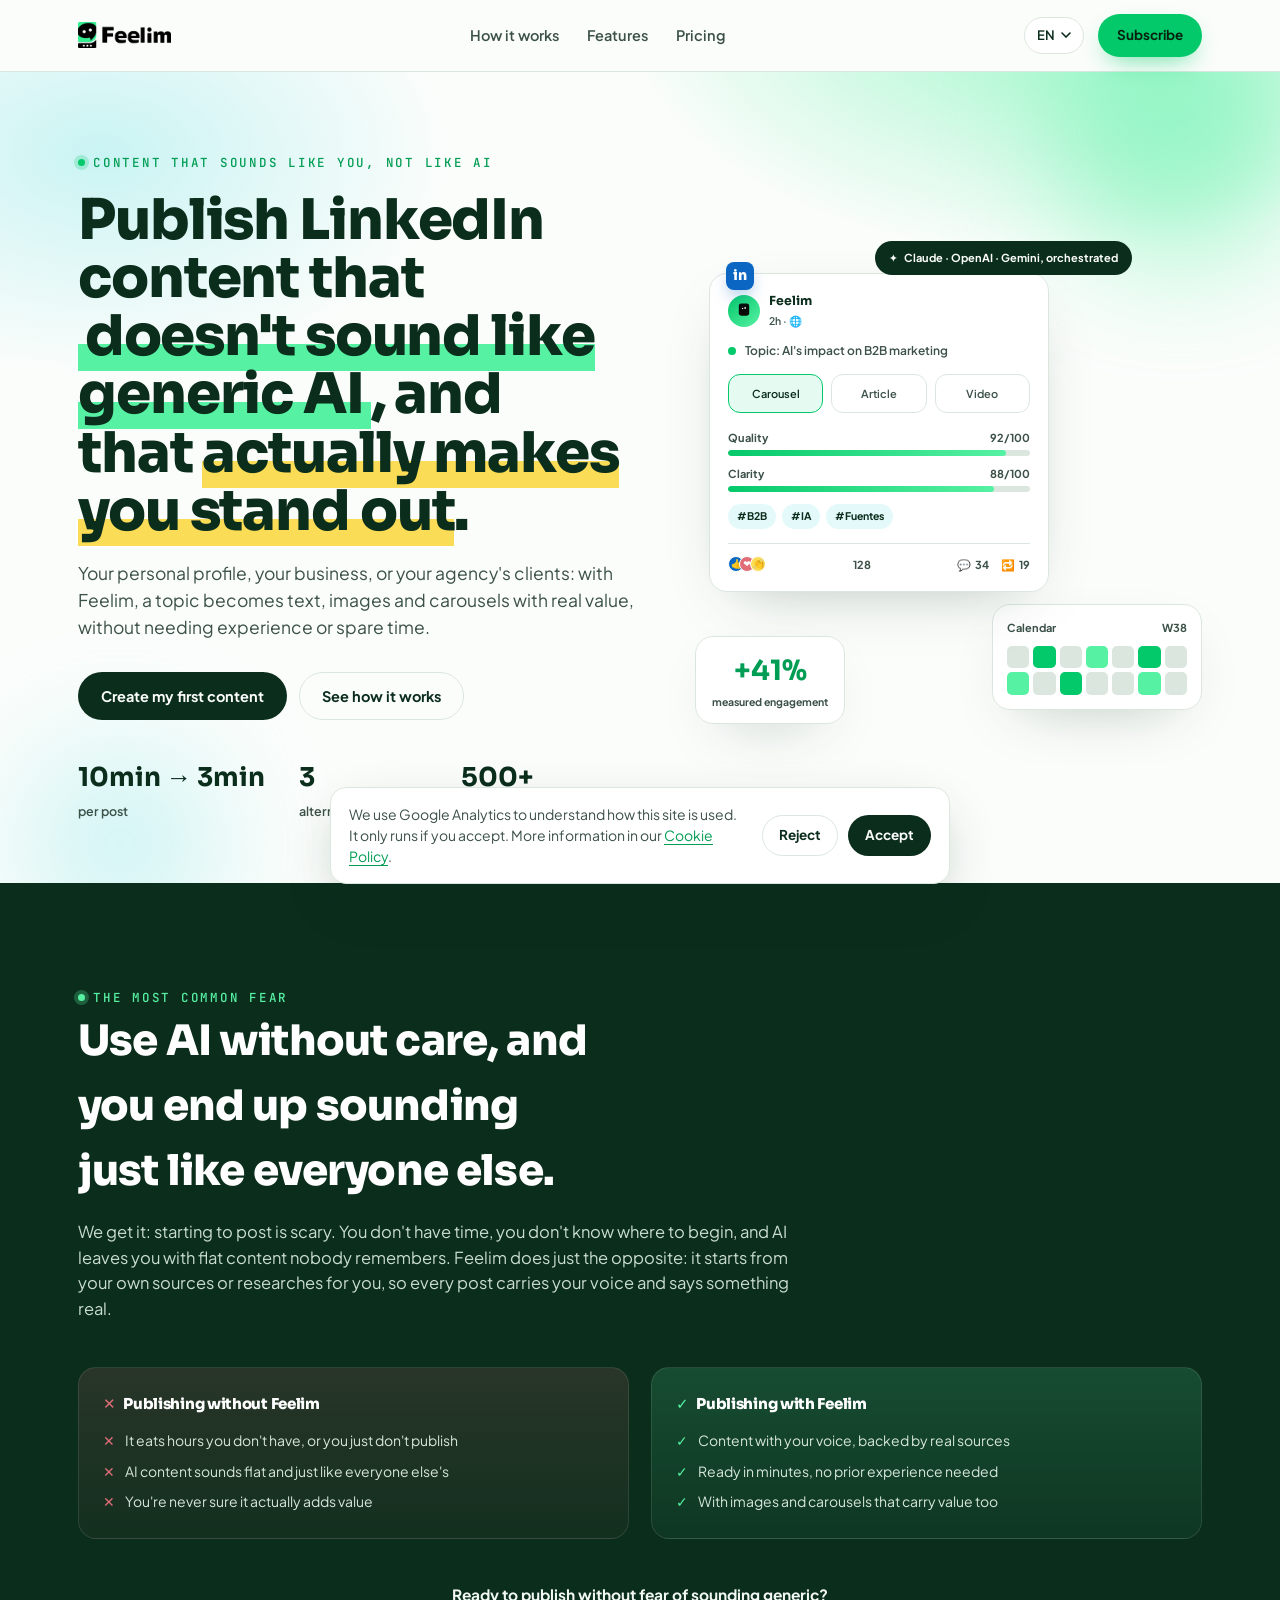
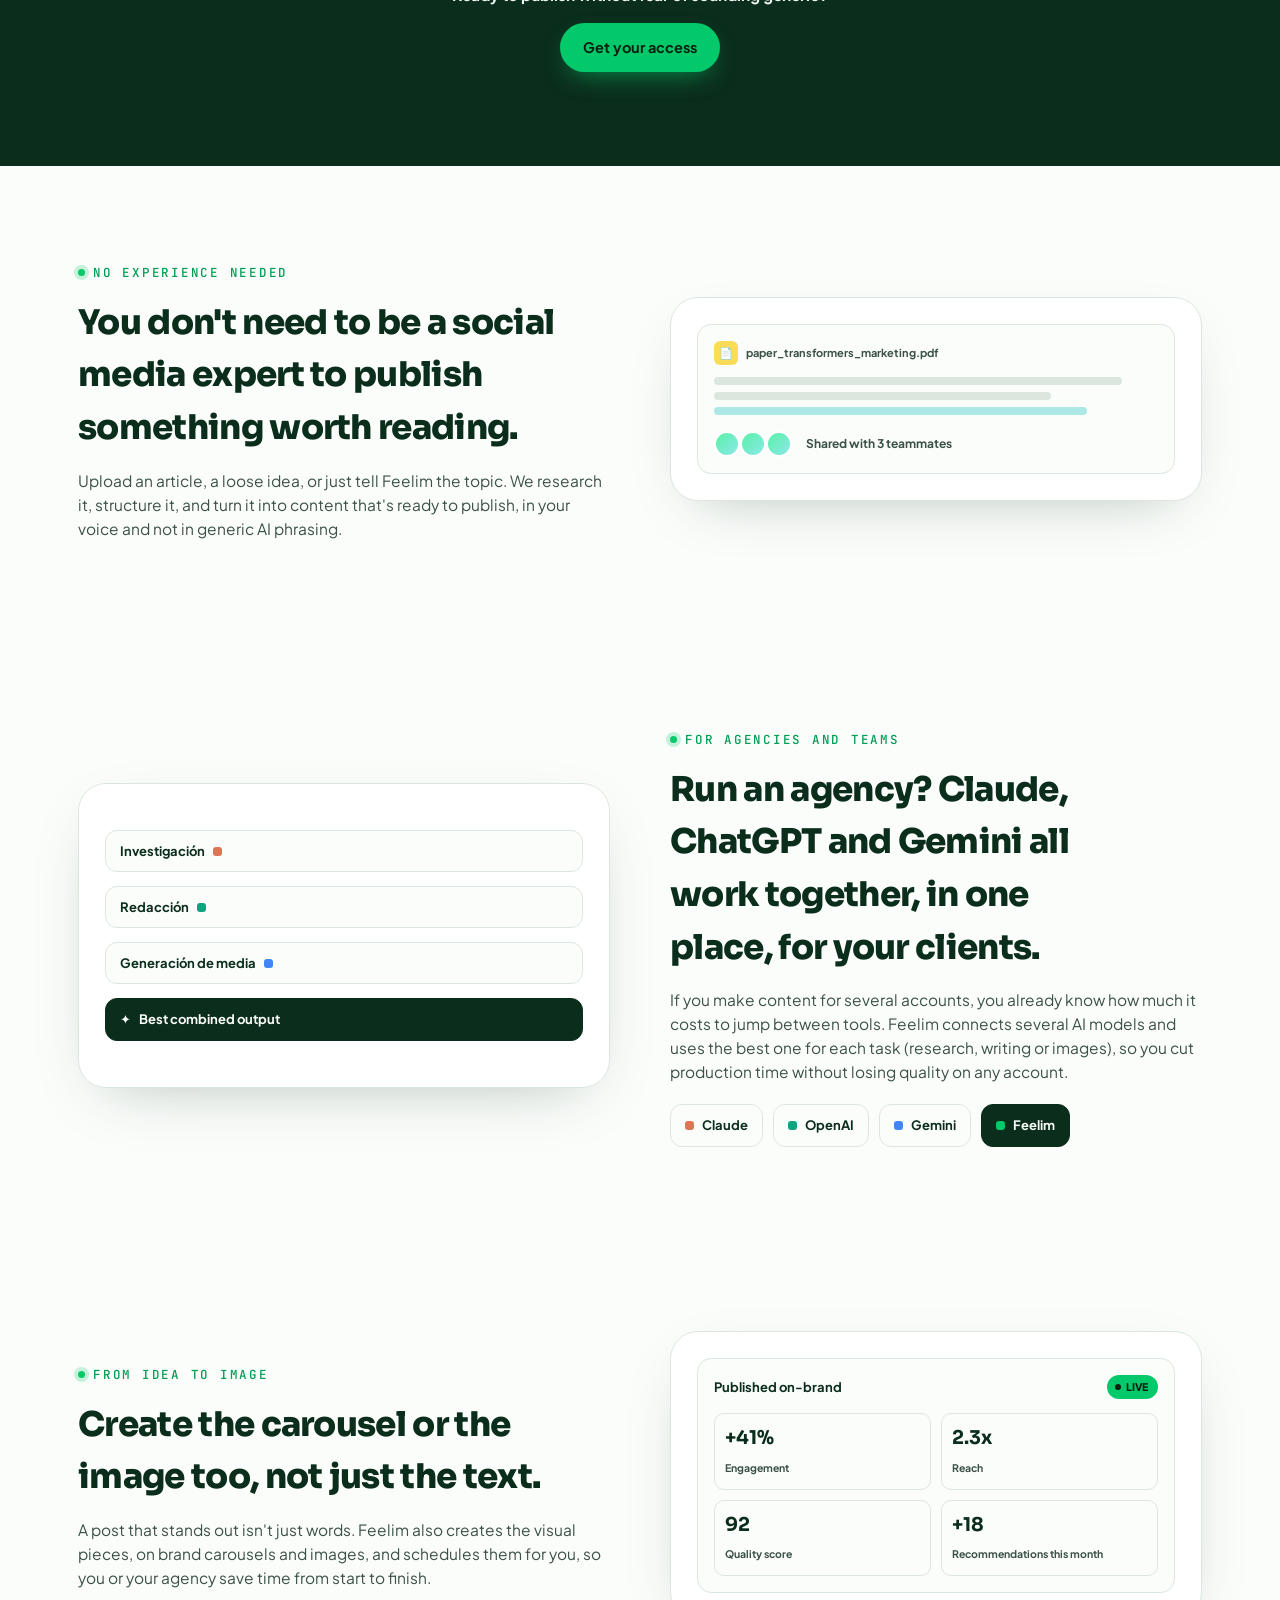
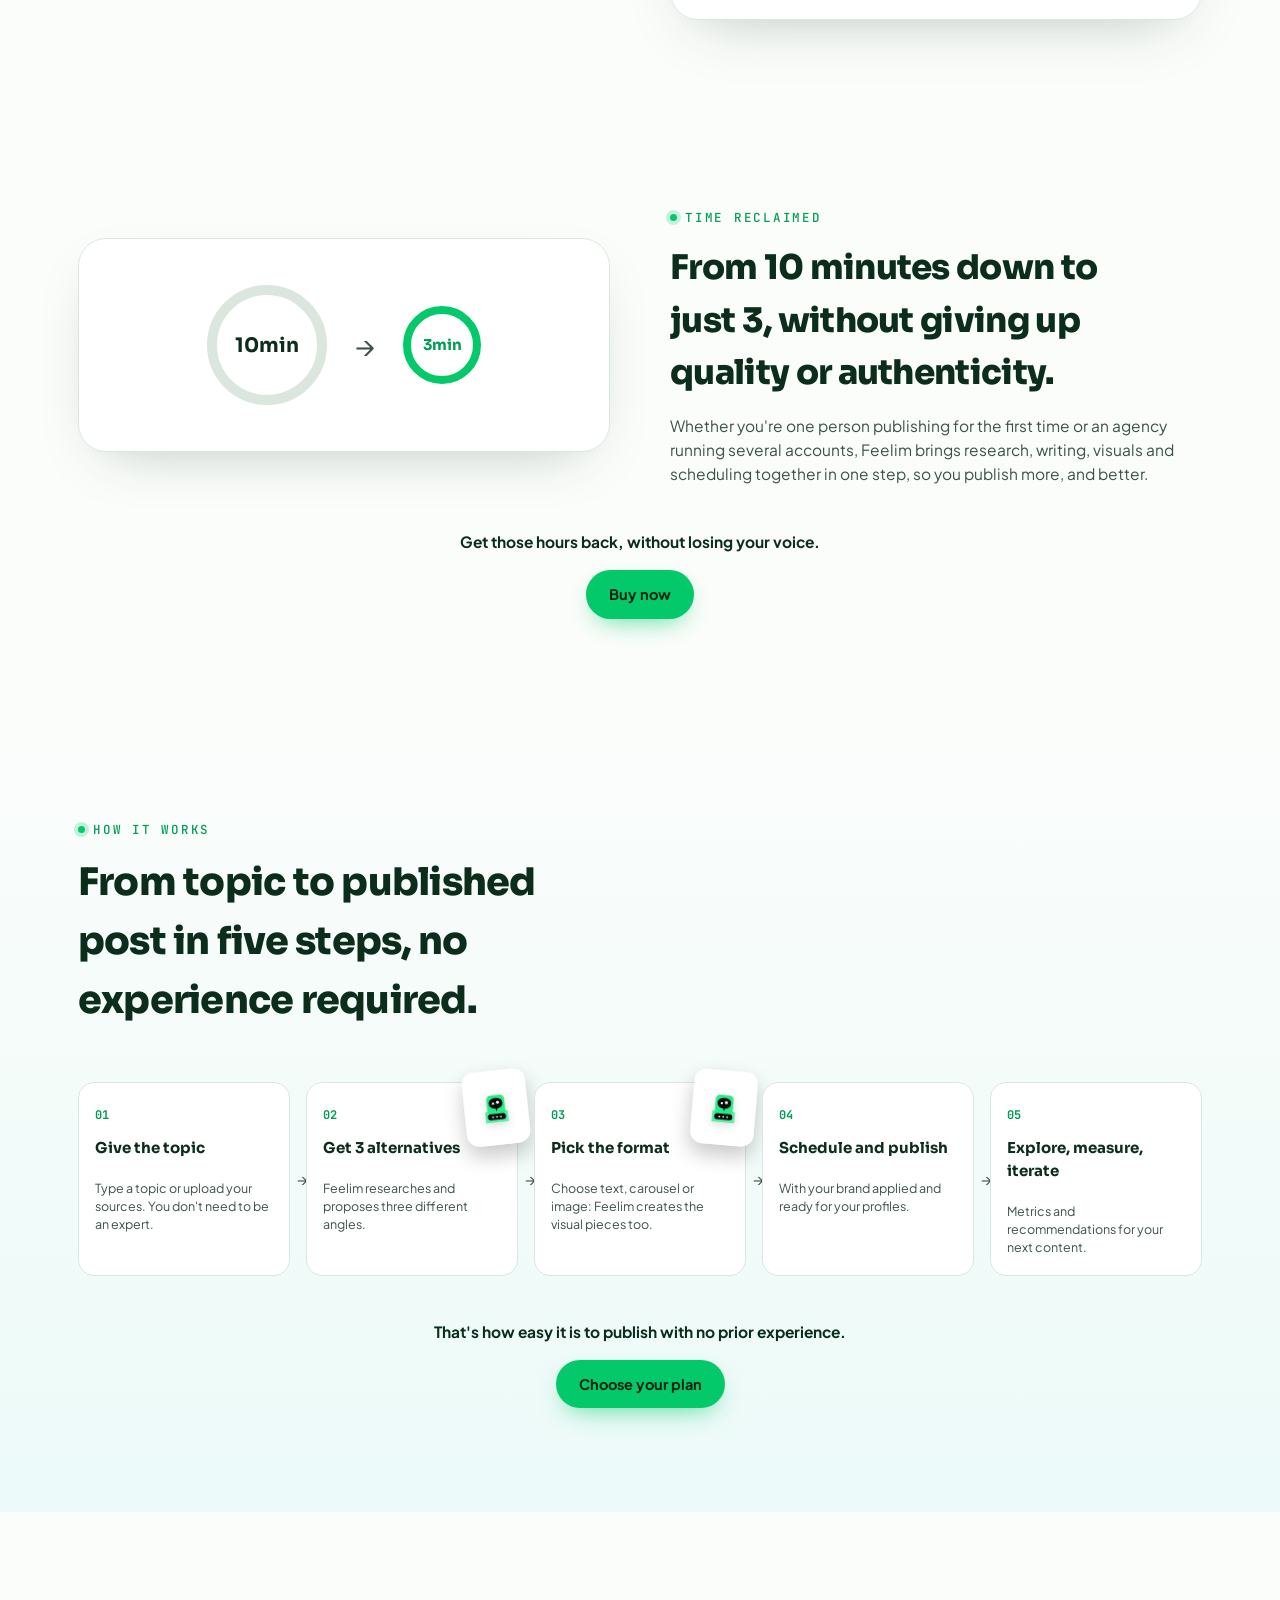
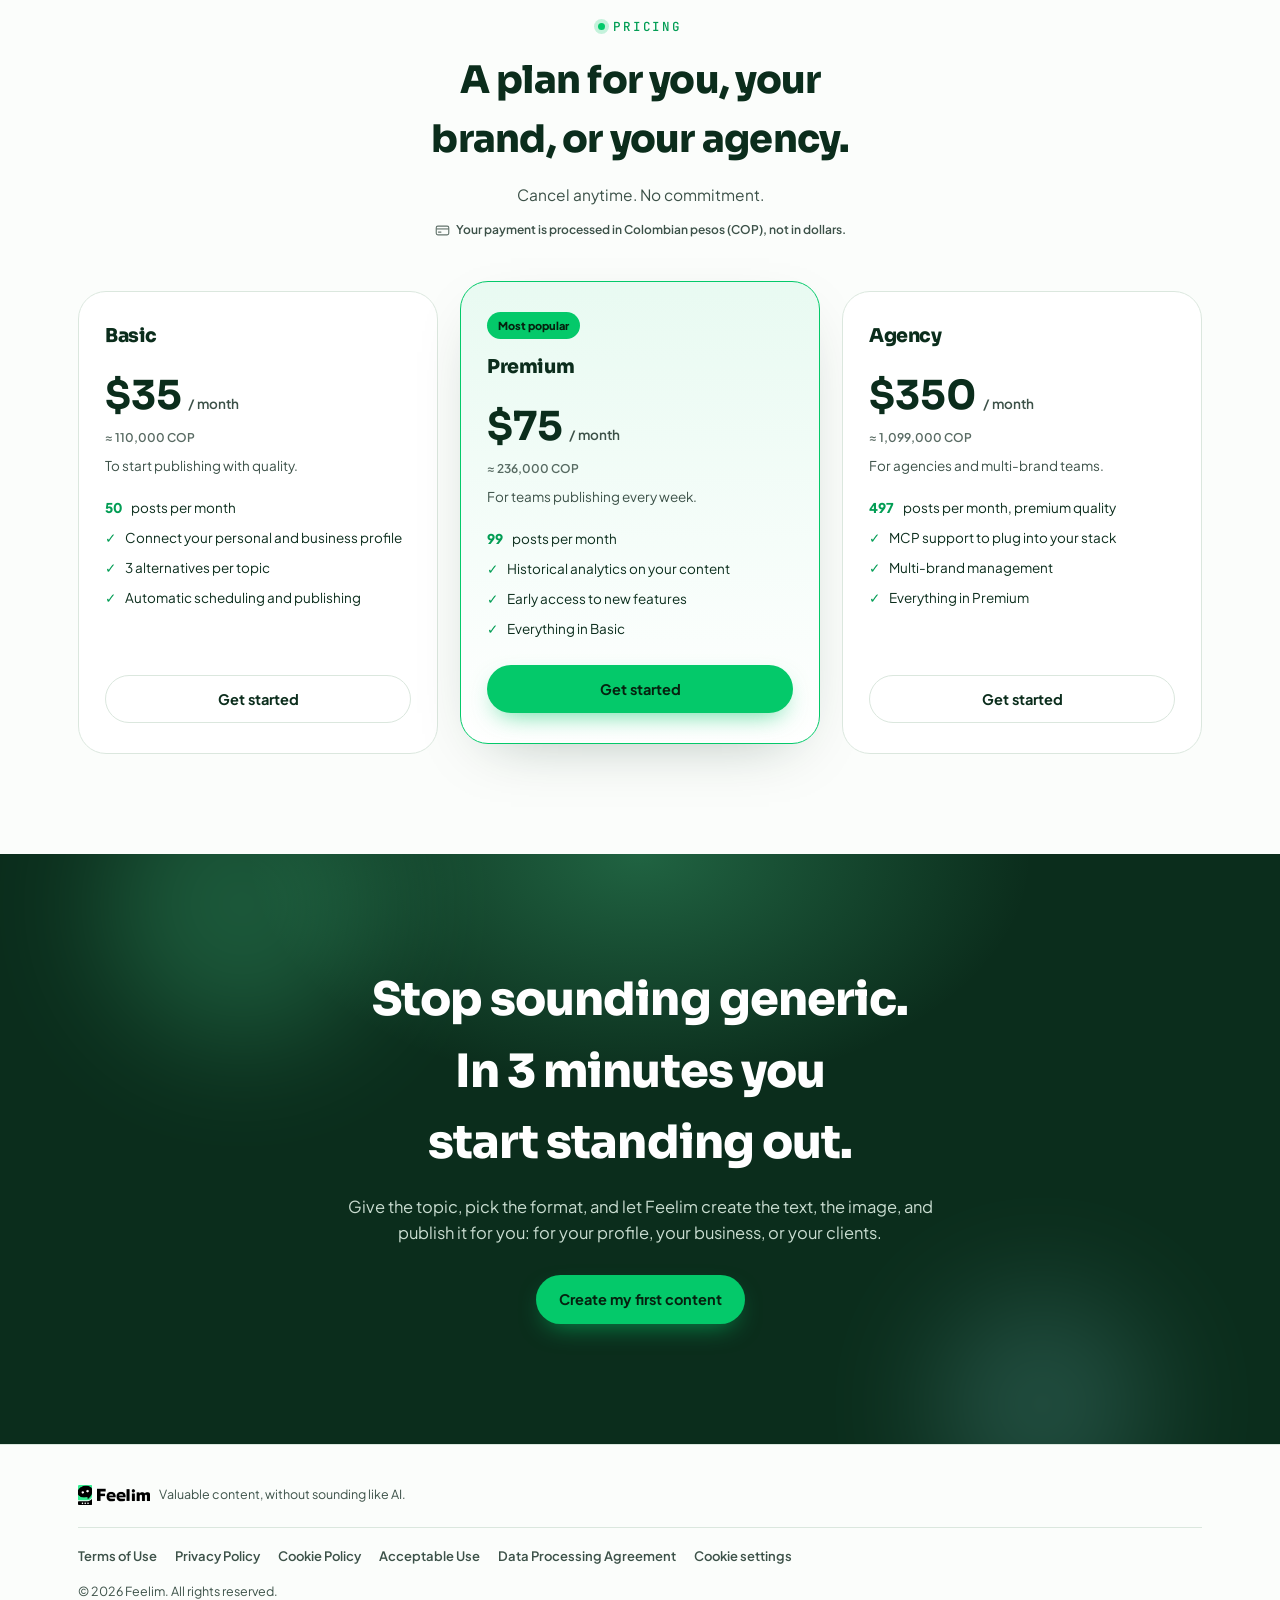
==== commit 657bfa16: "Add legal pages, consent banner, Google Analytics and SEO files" ====
--- a/index.html
+++ b/index.html
@@ -24,6 +24,8 @@
 <meta name="twitter:description" content="Feelim convierte un tema en contenido de LinkedIn que no suena a IA genérica: texto, imágenes y carruseles para tu perfil, tu empresa o tus clientes.">
 <meta name="twitter:image" content="https://feelim.io/og-image.jpg">
 
+<meta name="robots" content="index,follow,max-image-preview:large">
+<link rel="canonical" href="https://feelim.io/">
 <link rel="icon" type="image/png" href="https://feelim.io/favicon.png">
 <style>
   @import url('https://fonts.googleapis.com/css2?family=Sora:wght@400;600;700;800&family=Plus+Jakarta+Sans:wght@400;500;600;700&family=JetBrains+Mono:wght@400;500&display=swap');
@@ -692,6 +694,19 @@
   .mini-cta p{font-size:15.5px;font-weight:700;margin-bottom:16px;}
   .mini-cta.on-dark p{color:#f2f9f4;}
   .mini-cta.on-light p{color:var(--ink);}
+</style>
+<style>
+  /* legal links + cookie consent */
+  .foot-legal{display:flex;flex-wrap:wrap;gap:6px 18px;width:100%;padding-top:18px;margin-top:6px;border-top:1px solid var(--line);}
+  .foot-legal a,.foot-legal button{font:inherit;font-size:13px;font-weight:600;color:var(--ink-soft);text-decoration:none;background:none;border:0;padding:0;cursor:pointer;}
+  .foot-legal a:hover,.foot-legal button:hover{color:var(--ink);text-decoration:underline;}
+  .cc-banner{position:fixed;left:16px;right:16px;bottom:16px;z-index:300;max-width:620px;margin:0 auto;
+    background:var(--paper-raised);color:var(--ink);border:1px solid var(--line);border-radius:16px;
+    box-shadow:0 20px 60px -20px rgba(11,45,28,.45);padding:16px 18px;display:flex;flex-wrap:wrap;align-items:center;gap:12px 16px;}
+  .cc-banner[hidden]{display:none;}
+  .cc-banner p{margin:0;flex:1 1 280px;font-size:14px;line-height:1.5;color:var(--ink-soft);}
+  .cc-banner p a{color:var(--green-strong);text-underline-offset:3px;}
+  .cc-actions{display:flex;gap:10px;flex:0 0 auto;}
 </style>
 </head>
 <body>
@@ -1108,14 +1123,70 @@
       <img class="brand-logo brand-logo-dark" src="[data-uri]" alt="Feelim" />
       <small data-i18n="footer_tag">Contenido de valor, sin sonar a IA.</small>
     </div>
+    <div class="foot-legal">
+      <a href="/terms/" data-i18n="footer_terms">Términos de uso</a>
+      <a href="/privacy/" data-i18n="footer_privacy">Política de privacidad</a>
+      <a href="/cookies/" data-i18n="footer_cookies">Política de cookies</a>
+      <a href="/acceptable-use/" data-i18n="footer_aup">Uso aceptable</a>
+      <a href="/dpa/" data-i18n="footer_dpa">Acuerdo de tratamiento de datos</a>
+      <button type="button" id="ccSettings" data-i18n="footer_cookie_settings">Configurar cookies</button>
+    </div>
     <small data-i18n="footer_rights">© 2026 Feelim. Todos los derechos reservados.</small>
   </div>
 </footer>
+
+<div class="cc-banner" id="ccBanner" role="region" aria-label="Cookies" hidden>
+  <p data-i18n-html="cc_text">Usamos Google Analytics para entender cómo se usa este sitio. Solo se activa si lo aceptas. Más información en nuestra <a href="/cookies/">Política de cookies</a>.</p>
+  <div class="cc-actions">
+    <button type="button" class="btn btn-ghost btn-sm" id="ccReject" data-i18n="cc_reject">Rechazar</button>
+    <button type="button" class="btn btn-primary btn-sm" id="ccAccept" data-i18n="cc_accept">Aceptar</button>
+  </div>
+</div>
+
+<script>
+(function(){
+  var GA_ID = 'G-7H79RMEMTM', KEY = 'feelim_consent';
+  var banner = document.getElementById('ccBanner');
+  function read(){ try{ return localStorage.getItem(KEY); }catch(e){ return null; } }
+  function write(v){ try{ localStorage.setItem(KEY, v); }catch(e){} }
+  function loadGA(){
+    if(window.__feelimGA) return;
+    window.__feelimGA = true;
+    window['ga-disable-' + GA_ID] = false;
+    window.dataLayer = window.dataLayer || [];
+    window.gtag = function(){ window.dataLayer.push(arguments); };
+    gtag('js', new Date());
+    gtag('config', GA_ID, { allow_google_signals:false, allow_ad_personalization_signals:false });
+    var s = document.createElement('script');
+    s.async = true;
+    s.src = 'https://www.googletagmanager.com/gtag/js?id=' + GA_ID;
+    document.head.appendChild(s);
+  }
+  function clearGA(){
+    window['ga-disable-' + GA_ID] = true;
+    var host = location.hostname, parts = host.split('.');
+    var domains = [host, '.' + host, '.' + parts.slice(-2).join('.')];
+    var names = ['_ga', '_ga_' + GA_ID.replace('G-','')];
+    names.forEach(function(n){
+      domains.forEach(function(d){
+        document.cookie = n + '=; expires=Thu, 01 Jan 1970 00:00:00 GMT; path=/; domain=' + d;
+      });
+      document.cookie = n + '=; expires=Thu, 01 Jan 1970 00:00:00 GMT; path=/';
+    });
+  }
+  document.getElementById('ccAccept').addEventListener('click', function(){ write('granted'); banner.hidden = true; loadGA(); });
+  document.getElementById('ccReject').addEventListener('click', function(){ write('denied'); banner.hidden = true; clearGA(); });
+  document.getElementById('ccSettings').addEventListener('click', function(){ banner.hidden = false; });
+  var saved = read();
+  if(saved === 'granted'){ loadGA(); } else if(saved !== 'denied'){ banner.hidden = false; }
+})();
+</script>
 
 <script>
 (function(){
   const T = {
     es: {
+      footer_terms:"Términos de uso", footer_privacy:"Política de privacidad", footer_cookies:"Política de cookies", footer_aup:"Uso aceptable", footer_dpa:"Acuerdo de tratamiento de datos", footer_cookie_settings:"Configurar cookies", cc_text:"Usamos Google Analytics para entender cómo se usa este sitio. Solo se activa si lo aceptas. Más información en nuestra <a href=\"/cookies/\">Política de cookies</a>.", cc_accept:"Aceptar", cc_reject:"Rechazar",
       nav_how:"Cómo funciona", nav_features:"Funciones", nav_pricing:"Precios", nav_cta:"Suscríbete",
       hero_eyebrow:"CONTENIDO QUE SUENA A TI, NO A IA",
       hero_title:'Publica en LinkedIn contenido que <span class="mark">no suena a IA genérica</span>, y que <span class="mark-yellow">de verdad te hace destacar</span>.',
@@ -1161,6 +1232,7 @@
       cta_how_lead:"Así de fácil es publicar sin experiencia previa.", cta_how_btn:"Escoge tu plan"
     },
     en: {
+      footer_terms:"Terms of Use", footer_privacy:"Privacy Policy", footer_cookies:"Cookie Policy", footer_aup:"Acceptable Use", footer_dpa:"Data Processing Agreement", footer_cookie_settings:"Cookie settings", cc_text:"We use Google Analytics to understand how this site is used. It only runs if you accept. More information in our <a href=\"/cookies/\">Cookie Policy</a>.", cc_accept:"Accept", cc_reject:"Reject",
       nav_how:"How it works", nav_features:"Features", nav_pricing:"Pricing", nav_cta:"Subscribe",
       hero_eyebrow:"CONTENT THAT SOUNDS LIKE YOU, NOT LIKE AI",
       hero_title:'Publish LinkedIn content that <span class="mark">doesn\'t sound like generic AI</span>, and that <span class="mark-yellow">actually makes you stand out</span>.',
@@ -1206,6 +1278,7 @@
       cta_how_lead:"That's how easy it is to publish with no prior experience.", cta_how_btn:"Choose your plan"
     },
     fr: {
+      footer_terms:"Conditions d'utilisation", footer_privacy:"Politique de confidentialité", footer_cookies:"Politique relative aux cookies", footer_aup:"Utilisation acceptable", footer_dpa:"Accord de traitement des données", footer_cookie_settings:"Paramètres des cookies", cc_text:"Nous utilisons Google Analytics pour comprendre comment ce site est utilisé. Il ne s’active que si vous l’acceptez. Plus d’informations dans notre <a href=\"/cookies/\">Politique relative aux cookies</a>.", cc_accept:"Accepter", cc_reject:"Refuser",
       nav_how:"Comment ça marche", nav_features:"Fonctionnalités", nav_pricing:"Tarifs", nav_cta:"S'abonner",
       hero_eyebrow:"UN CONTENU QUI VOUS RESSEMBLE, PAS À L'IA",
       hero_title:"Publiez sur LinkedIn un contenu qui <span class=\"mark\">ne sonne pas comme une IA générique</span>, et qui <span class=\"mark-yellow\">vous fait vraiment remarquer</span>.",
@@ -1251,6 +1324,7 @@
       cta_how_lead:"Voilà comme il est simple de publier sans expérience préalable.", cta_how_btn:"Choisissez votre offre"
     },
     it: {
+      footer_terms:"Termini di utilizzo", footer_privacy:"Informativa sulla privacy", footer_cookies:"Informativa sui cookie", footer_aup:"Utilizzo accettabile", footer_dpa:"Accordo sul trattamento dei dati", footer_cookie_settings:"Impostazioni cookie", cc_text:"Utilizziamo Google Analytics per capire come viene usato questo sito. Si attiva solo se accetti. Maggiori informazioni nella nostra <a href=\"/cookies/\">Informativa sui cookie</a>.", cc_accept:"Accetta", cc_reject:"Rifiuta",
       nav_how:"Come funziona", nav_features:"Funzionalità", nav_pricing:"Prezzi", nav_cta:"Abbonati",
       hero_eyebrow:"CONTENUTI CHE SUONANO COME TE, NON COME L'IA",
       hero_title:"Pubblica su LinkedIn contenuti che <span class=\"mark\">non suonano come IA generica</span>, e che <span class=\"mark-yellow\">ti fanno davvero notare</span>.",
@@ -1492,4 +1566,4 @@
 </script>
 
 </body>
-</html>
+</html>
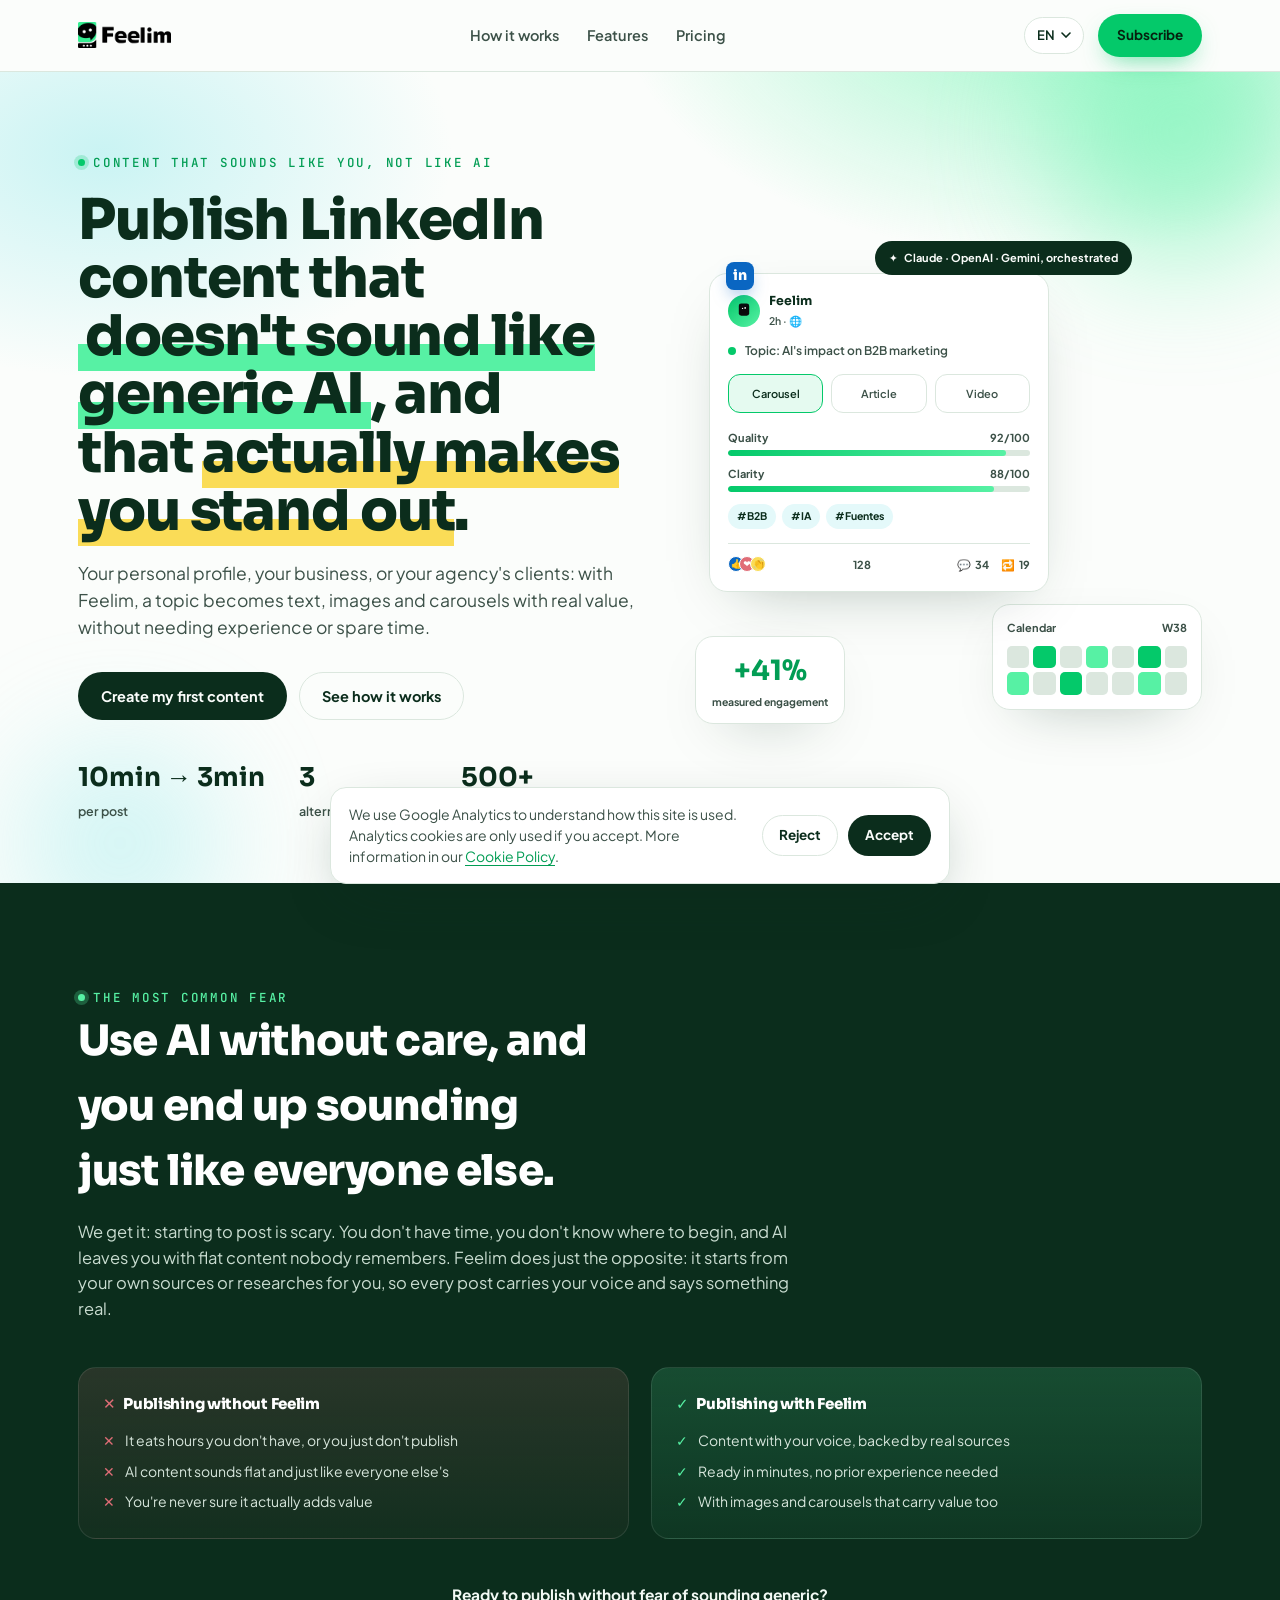
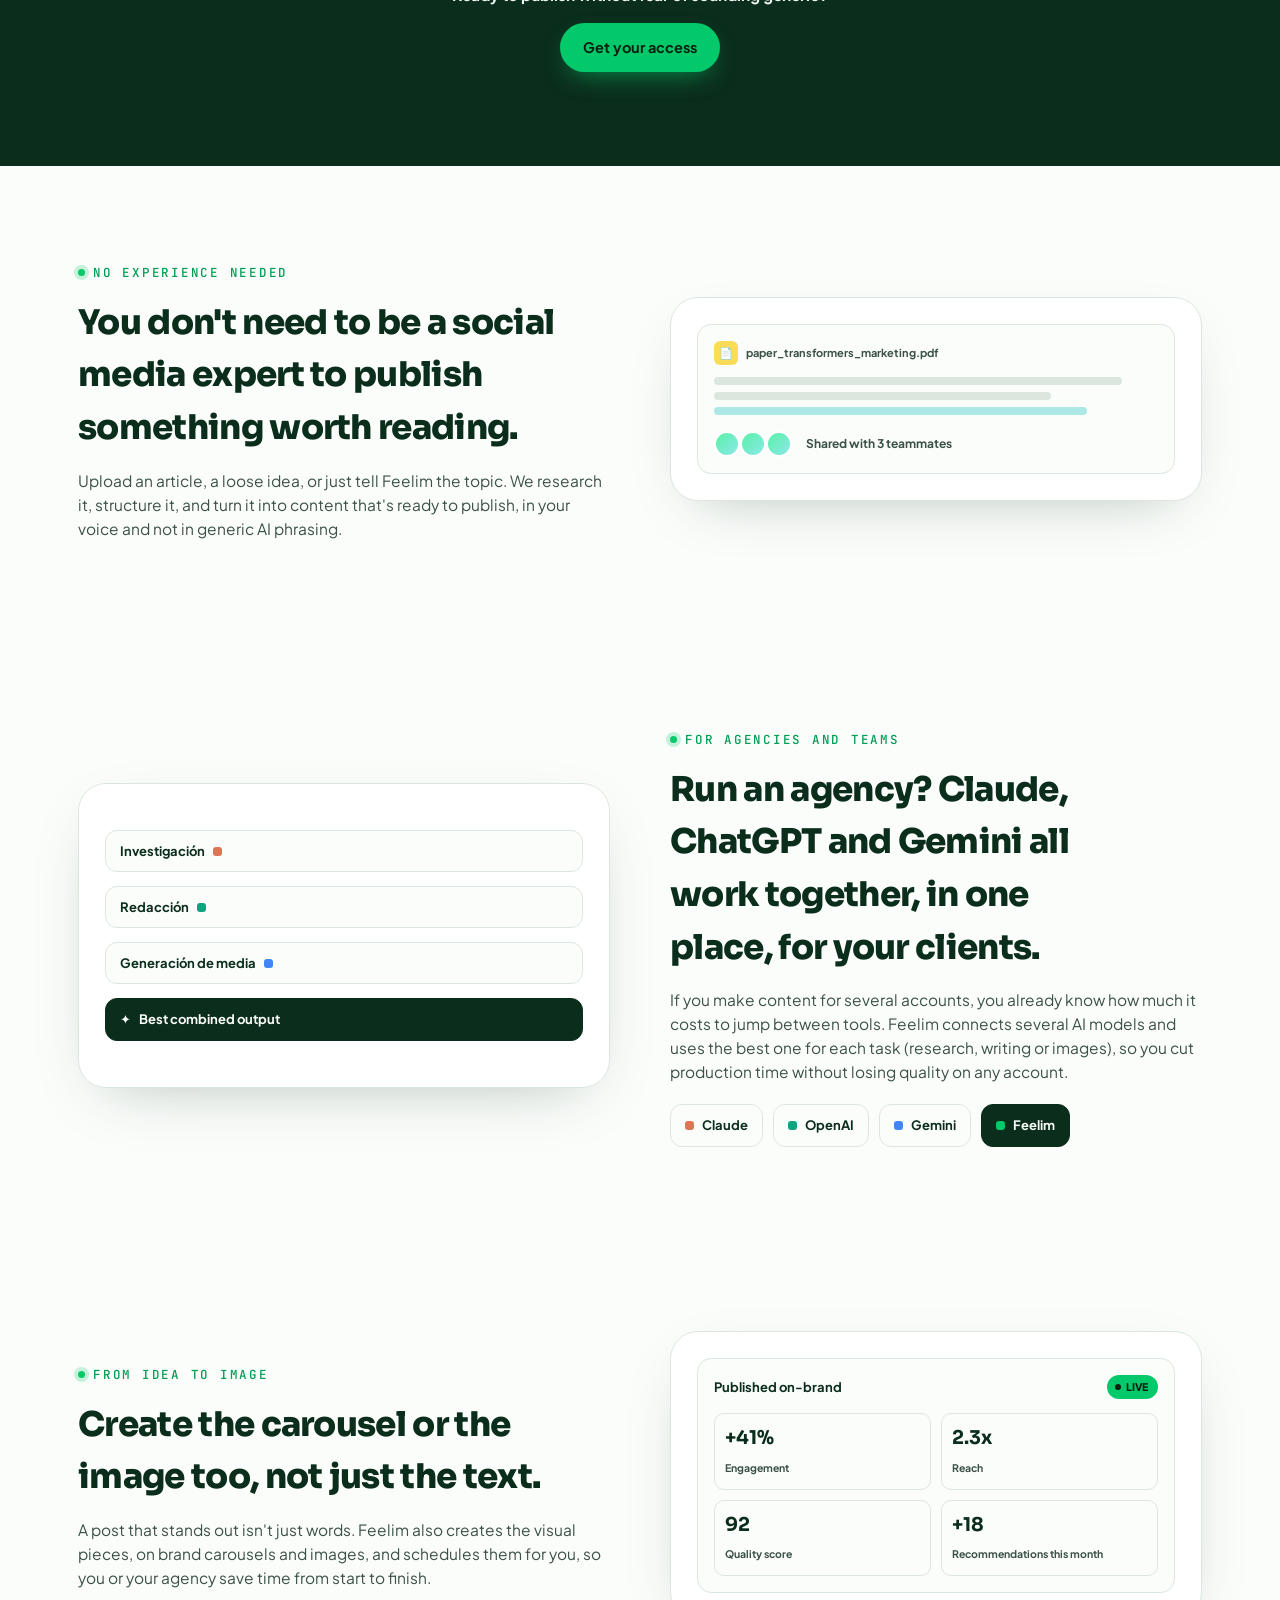
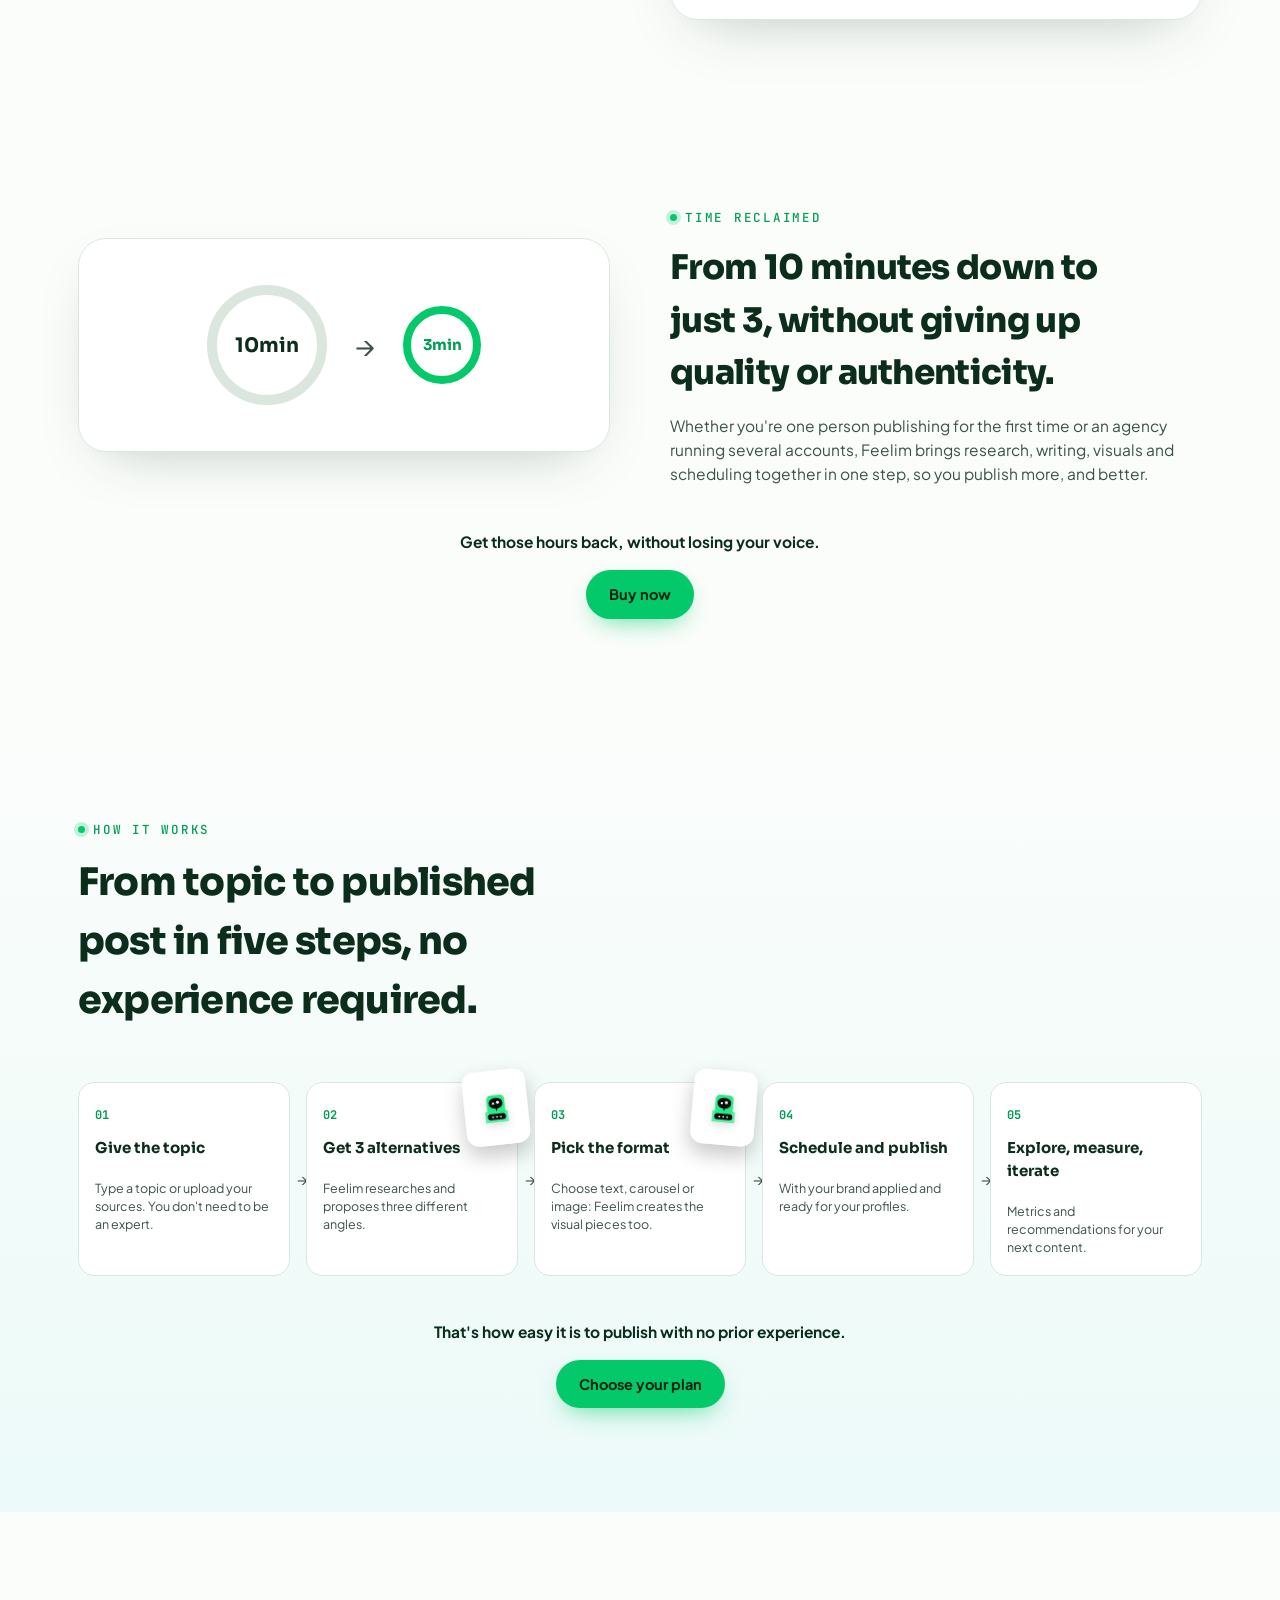
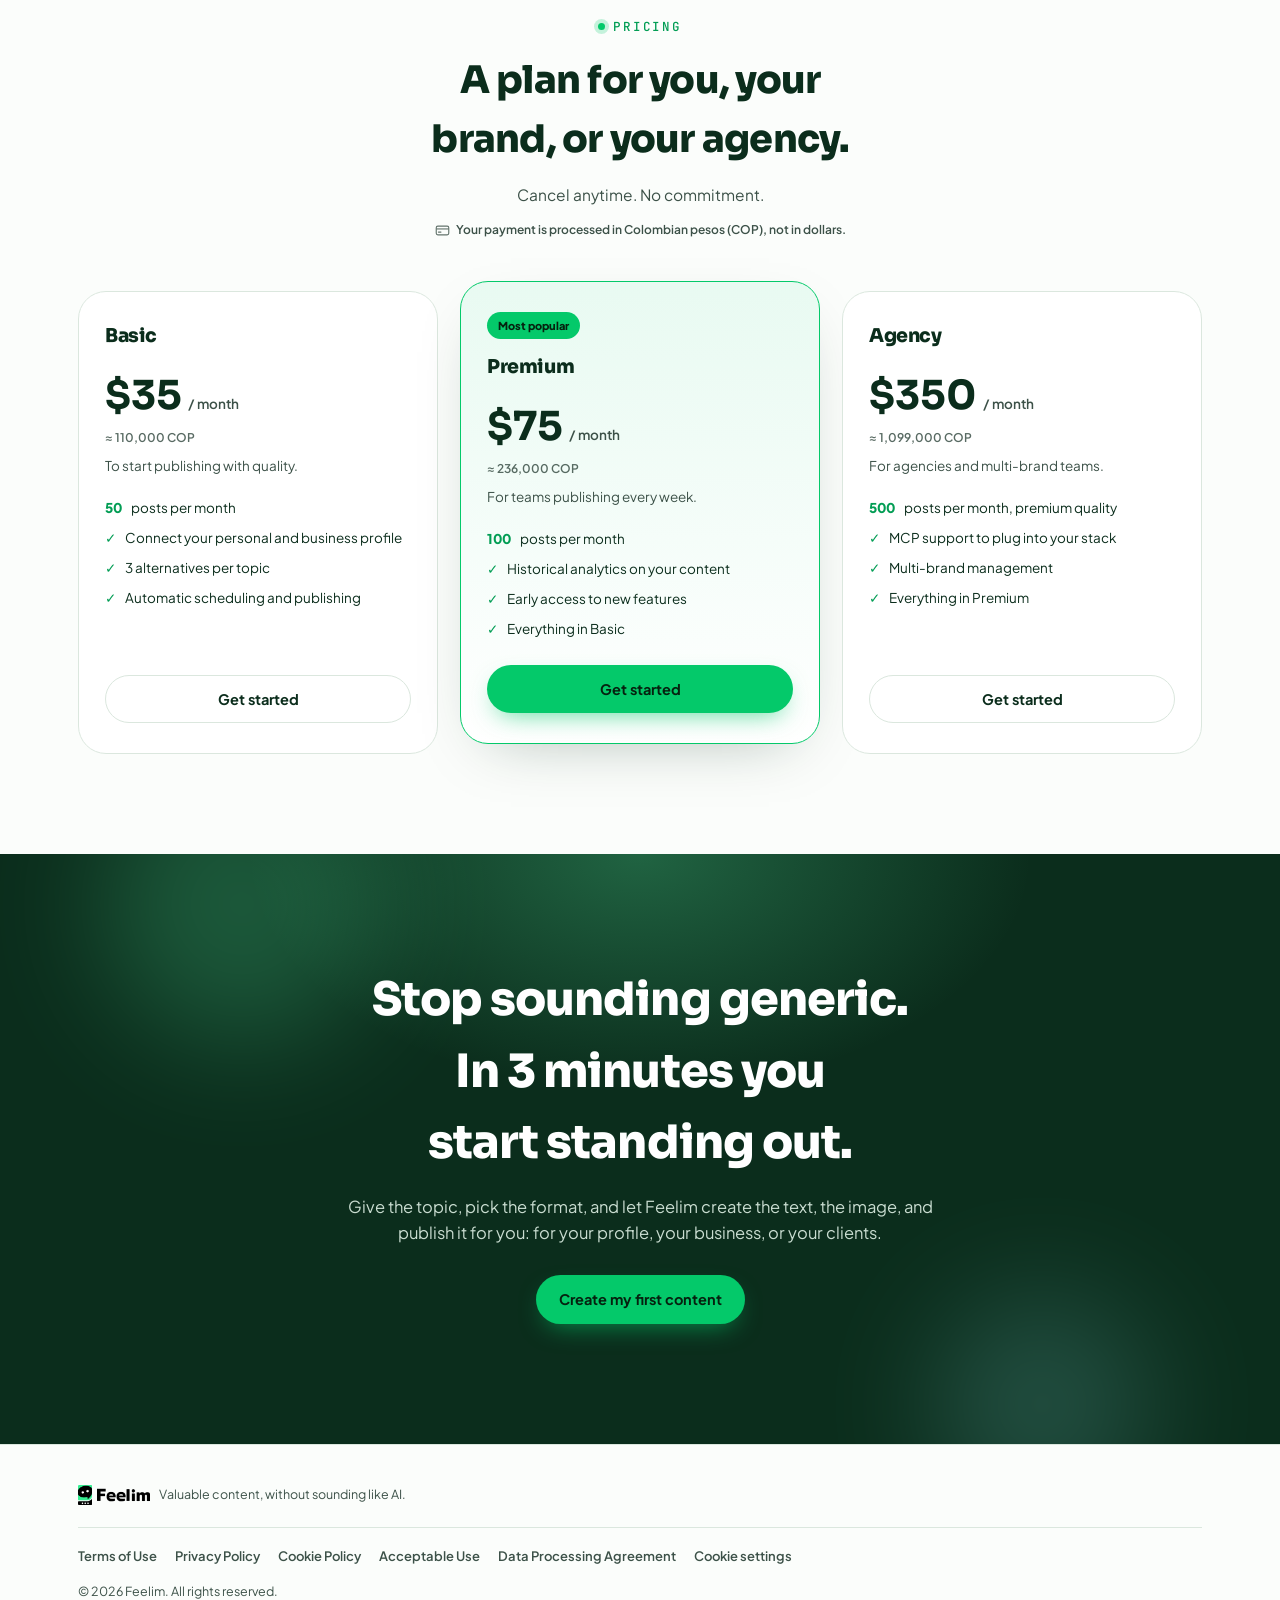
==== commit bdc421e3: "Google tag always present with consent mode" ====
--- a/index.html
+++ b/index.html
@@ -26,6 +26,16 @@
 
 <meta name="robots" content="index,follow,max-image-preview:large">
 <link rel="canonical" href="https://feelim.io/">
+<!-- Google tag (gtag.js) with Consent Mode: analytics cookies stay denied until the visitor accepts -->
+<script async src="https://www.googletagmanager.com/gtag/js?id=G-7H79RMEMTM"></script>
+<script>
+  window.dataLayer = window.dataLayer || [];
+  function gtag(){dataLayer.push(arguments);}
+  gtag('consent', 'default', {analytics_storage:'denied', ad_storage:'denied', ad_user_data:'denied', ad_personalization:'denied'});
+  try{ if(localStorage.getItem('feelim_consent') === 'granted'){ gtag('consent', 'update', {analytics_storage:'granted'}); } }catch(e){}
+  gtag('js', new Date());
+  gtag('config', 'G-7H79RMEMTM', {allow_google_signals:false, allow_ad_personalization_signals:false});
+</script>
 <link rel="icon" type="image/png" href="https://feelim.io/favicon.png">
 <style>
   @import url('https://fonts.googleapis.com/css2?family=Sora:wght@400;600;700;800&family=Plus+Jakarta+Sans:wght@400;500;600;700&family=JetBrains+Mono:wght@400;500&display=swap');
@@ -1136,7 +1146,7 @@
 </footer>
 
 <div class="cc-banner" id="ccBanner" role="region" aria-label="Cookies" hidden>
-  <p data-i18n-html="cc_text">Usamos Google Analytics para entender cómo se usa este sitio. Solo se activa si lo aceptas. Más información en nuestra <a href="/cookies/">Política de cookies</a>.</p>
+  <p data-i18n-html="cc_text">Usamos Google Analytics para entender cómo se usa este sitio. Las cookies de analítica solo se usan si lo aceptas. Más información en nuestra <a href="/cookies/">Política de cookies</a>.</p>
   <div class="cc-actions">
     <button type="button" class="btn btn-ghost btn-sm" id="ccReject" data-i18n="cc_reject">Rechazar</button>
     <button type="button" class="btn btn-primary btn-sm" id="ccAccept" data-i18n="cc_accept">Aceptar</button>
@@ -1149,36 +1159,25 @@
   var banner = document.getElementById('ccBanner');
   function read(){ try{ return localStorage.getItem(KEY); }catch(e){ return null; } }
   function write(v){ try{ localStorage.setItem(KEY, v); }catch(e){} }
-  function loadGA(){
-    if(window.__feelimGA) return;
-    window.__feelimGA = true;
-    window['ga-disable-' + GA_ID] = false;
-    window.dataLayer = window.dataLayer || [];
-    window.gtag = function(){ window.dataLayer.push(arguments); };
-    gtag('js', new Date());
-    gtag('config', GA_ID, { allow_google_signals:false, allow_ad_personalization_signals:false });
-    var s = document.createElement('script');
-    s.async = true;
-    s.src = 'https://www.googletagmanager.com/gtag/js?id=' + GA_ID;
-    document.head.appendChild(s);
-  }
   function clearGA(){
-    window['ga-disable-' + GA_ID] = true;
     var host = location.hostname, parts = host.split('.');
     var domains = [host, '.' + host, '.' + parts.slice(-2).join('.')];
-    var names = ['_ga', '_ga_' + GA_ID.replace('G-','')];
-    names.forEach(function(n){
+    ['_ga', '_ga_' + GA_ID.replace('G-','')].forEach(function(n){
       domains.forEach(function(d){
         document.cookie = n + '=; expires=Thu, 01 Jan 1970 00:00:00 GMT; path=/; domain=' + d;
       });
       document.cookie = n + '=; expires=Thu, 01 Jan 1970 00:00:00 GMT; path=/';
     });
   }
-  document.getElementById('ccAccept').addEventListener('click', function(){ write('granted'); banner.hidden = true; loadGA(); });
-  document.getElementById('ccReject').addEventListener('click', function(){ write('denied'); banner.hidden = true; clearGA(); });
+  document.getElementById('ccAccept').addEventListener('click', function(){
+    write('granted'); banner.hidden = true; gtag('consent', 'update', {analytics_storage:'granted'});
+  });
+  document.getElementById('ccReject').addEventListener('click', function(){
+    write('denied'); banner.hidden = true; gtag('consent', 'update', {analytics_storage:'denied'}); clearGA();
+  });
   document.getElementById('ccSettings').addEventListener('click', function(){ banner.hidden = false; });
   var saved = read();
-  if(saved === 'granted'){ loadGA(); } else if(saved !== 'denied'){ banner.hidden = false; }
+  if(saved !== 'granted' && saved !== 'denied'){ banner.hidden = false; }
 })();
 </script>
 
@@ -1186,7 +1185,7 @@
 (function(){
   const T = {
     es: {
-      footer_terms:"Términos de uso", footer_privacy:"Política de privacidad", footer_cookies:"Política de cookies", footer_aup:"Uso aceptable", footer_dpa:"Acuerdo de tratamiento de datos", footer_cookie_settings:"Configurar cookies", cc_text:"Usamos Google Analytics para entender cómo se usa este sitio. Solo se activa si lo aceptas. Más información en nuestra <a href=\"/cookies/\">Política de cookies</a>.", cc_accept:"Aceptar", cc_reject:"Rechazar",
+      footer_terms:"Términos de uso", footer_privacy:"Política de privacidad", footer_cookies:"Política de cookies", footer_aup:"Uso aceptable", footer_dpa:"Acuerdo de tratamiento de datos", footer_cookie_settings:"Configurar cookies", cc_text:"Usamos Google Analytics para entender cómo se usa este sitio. Las cookies de analítica solo se usan si lo aceptas. Más información en nuestra <a href=\"/cookies/\">Política de cookies</a>.", cc_accept:"Aceptar", cc_reject:"Rechazar",
       nav_how:"Cómo funciona", nav_features:"Funciones", nav_pricing:"Precios", nav_cta:"Suscríbete",
       hero_eyebrow:"CONTENIDO QUE SUENA A TI, NO A IA",
       hero_title:'Publica en LinkedIn contenido que <span class="mark">no suena a IA genérica</span>, y que <span class="mark-yellow">de verdad te hace destacar</span>.',
@@ -1232,7 +1231,7 @@
       cta_how_lead:"Así de fácil es publicar sin experiencia previa.", cta_how_btn:"Escoge tu plan"
     },
     en: {
-      footer_terms:"Terms of Use", footer_privacy:"Privacy Policy", footer_cookies:"Cookie Policy", footer_aup:"Acceptable Use", footer_dpa:"Data Processing Agreement", footer_cookie_settings:"Cookie settings", cc_text:"We use Google Analytics to understand how this site is used. It only runs if you accept. More information in our <a href=\"/cookies/\">Cookie Policy</a>.", cc_accept:"Accept", cc_reject:"Reject",
+      footer_terms:"Terms of Use", footer_privacy:"Privacy Policy", footer_cookies:"Cookie Policy", footer_aup:"Acceptable Use", footer_dpa:"Data Processing Agreement", footer_cookie_settings:"Cookie settings", cc_text:"We use Google Analytics to understand how this site is used. Analytics cookies are only used if you accept. More information in our <a href=\"/cookies/\">Cookie Policy</a>.", cc_accept:"Accept", cc_reject:"Reject",
       nav_how:"How it works", nav_features:"Features", nav_pricing:"Pricing", nav_cta:"Subscribe",
       hero_eyebrow:"CONTENT THAT SOUNDS LIKE YOU, NOT LIKE AI",
       hero_title:'Publish LinkedIn content that <span class="mark">doesn\'t sound like generic AI</span>, and that <span class="mark-yellow">actually makes you stand out</span>.',
@@ -1278,7 +1277,7 @@
       cta_how_lead:"That's how easy it is to publish with no prior experience.", cta_how_btn:"Choose your plan"
     },
     fr: {
-      footer_terms:"Conditions d'utilisation", footer_privacy:"Politique de confidentialité", footer_cookies:"Politique relative aux cookies", footer_aup:"Utilisation acceptable", footer_dpa:"Accord de traitement des données", footer_cookie_settings:"Paramètres des cookies", cc_text:"Nous utilisons Google Analytics pour comprendre comment ce site est utilisé. Il ne s’active que si vous l’acceptez. Plus d’informations dans notre <a href=\"/cookies/\">Politique relative aux cookies</a>.", cc_accept:"Accepter", cc_reject:"Refuser",
+      footer_terms:"Conditions d'utilisation", footer_privacy:"Politique de confidentialité", footer_cookies:"Politique relative aux cookies", footer_aup:"Utilisation acceptable", footer_dpa:"Accord de traitement des données", footer_cookie_settings:"Paramètres des cookies", cc_text:"Nous utilisons Google Analytics pour comprendre comment ce site est utilisé. Les cookies d’analyse ne sont utilisés que si vous les acceptez. Plus d’informations dans notre <a href=\"/cookies/\">Politique relative aux cookies</a>.", cc_accept:"Accepter", cc_reject:"Refuser",
       nav_how:"Comment ça marche", nav_features:"Fonctionnalités", nav_pricing:"Tarifs", nav_cta:"S'abonner",
       hero_eyebrow:"UN CONTENU QUI VOUS RESSEMBLE, PAS À L'IA",
       hero_title:"Publiez sur LinkedIn un contenu qui <span class=\"mark\">ne sonne pas comme une IA générique</span>, et qui <span class=\"mark-yellow\">vous fait vraiment remarquer</span>.",
@@ -1324,7 +1323,7 @@
       cta_how_lead:"Voilà comme il est simple de publier sans expérience préalable.", cta_how_btn:"Choisissez votre offre"
     },
     it: {
-      footer_terms:"Termini di utilizzo", footer_privacy:"Informativa sulla privacy", footer_cookies:"Informativa sui cookie", footer_aup:"Utilizzo accettabile", footer_dpa:"Accordo sul trattamento dei dati", footer_cookie_settings:"Impostazioni cookie", cc_text:"Utilizziamo Google Analytics per capire come viene usato questo sito. Si attiva solo se accetti. Maggiori informazioni nella nostra <a href=\"/cookies/\">Informativa sui cookie</a>.", cc_accept:"Accetta", cc_reject:"Rifiuta",
+      footer_terms:"Termini di utilizzo", footer_privacy:"Informativa sulla privacy", footer_cookies:"Informativa sui cookie", footer_aup:"Utilizzo accettabile", footer_dpa:"Accordo sul trattamento dei dati", footer_cookie_settings:"Impostazioni cookie", cc_text:"Utilizziamo Google Analytics per capire come viene usato questo sito. I cookie di analisi vengono usati solo se accetti. Maggiori informazioni nella nostra <a href=\"/cookies/\">Informativa sui cookie</a>.", cc_accept:"Accetta", cc_reject:"Rifiuta",
       nav_how:"Come funziona", nav_features:"Funzionalità", nav_pricing:"Prezzi", nav_cta:"Abbonati",
       hero_eyebrow:"CONTENUTI CHE SUONANO COME TE, NON COME L'IA",
       hero_title:"Pubblica su LinkedIn contenuti che <span class=\"mark\">non suonano come IA generica</span>, e che <span class=\"mark-yellow\">ti fanno davvero notare</span>.",
